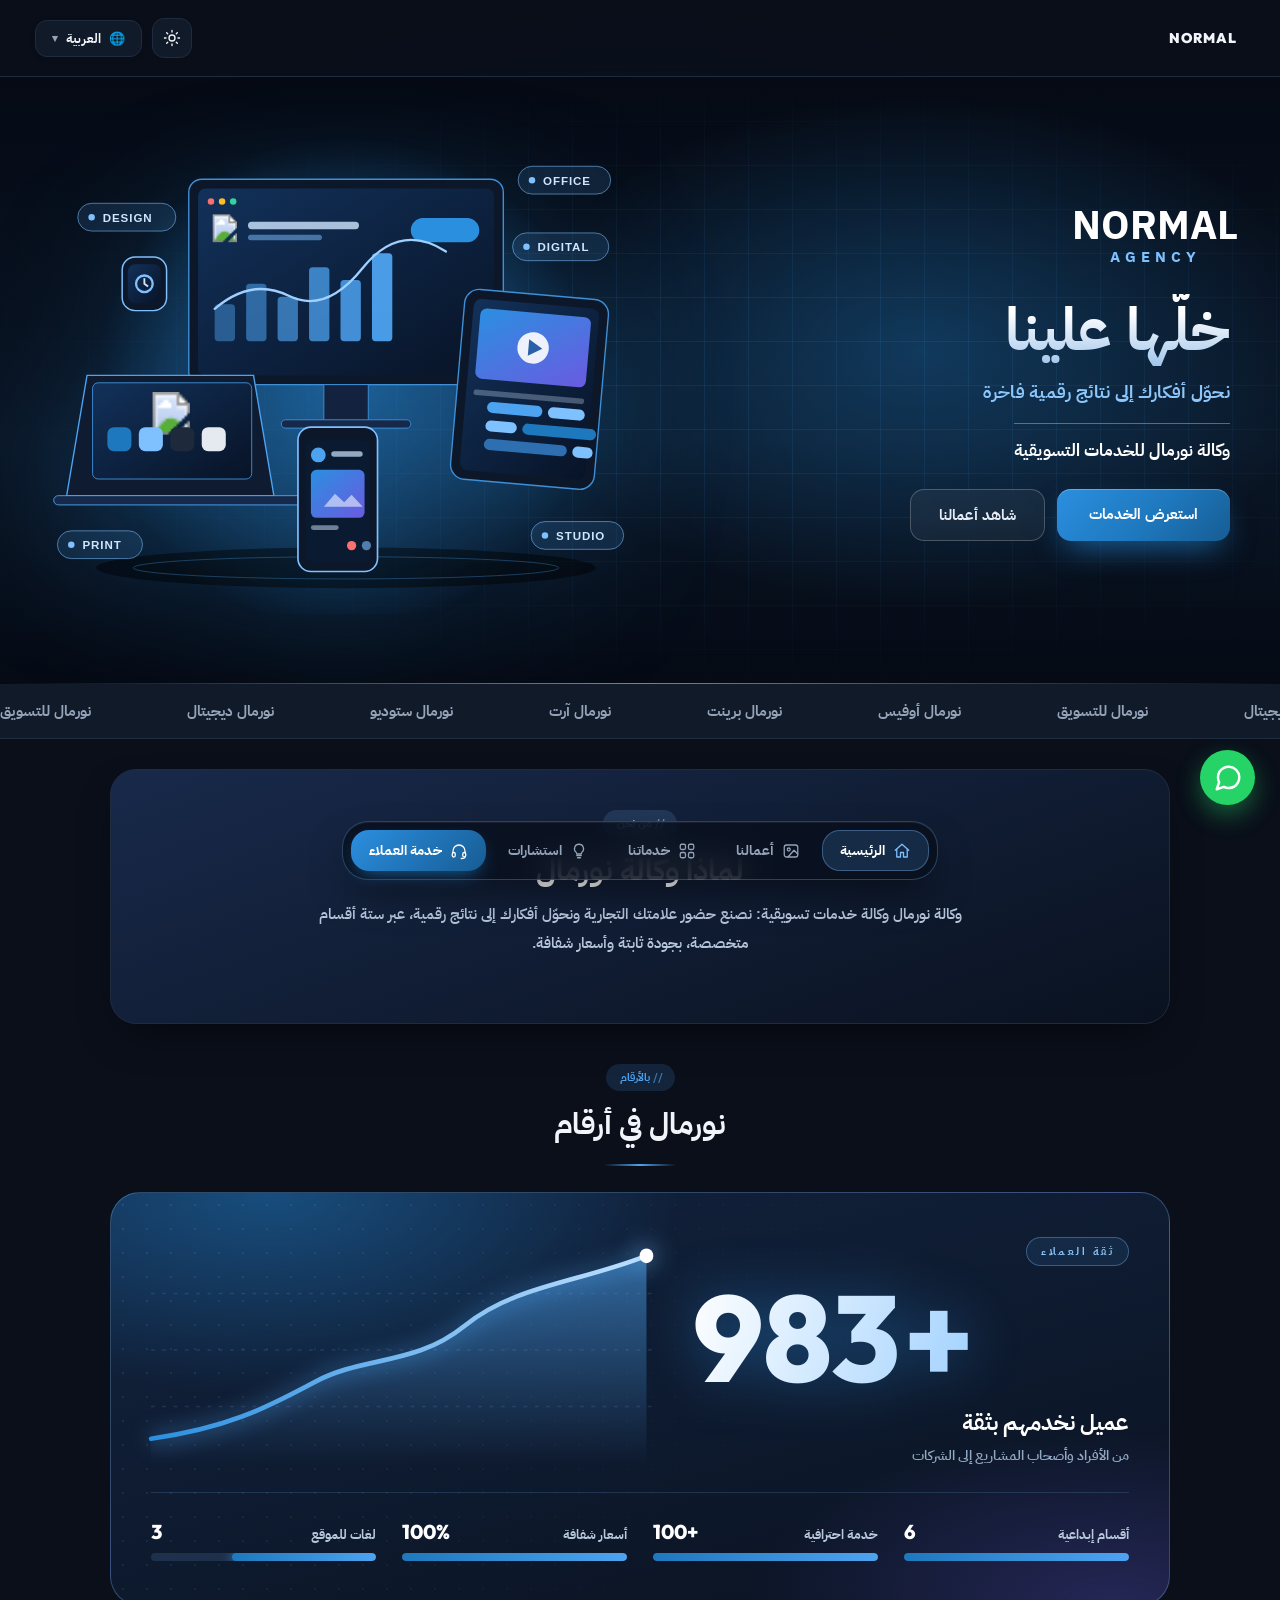
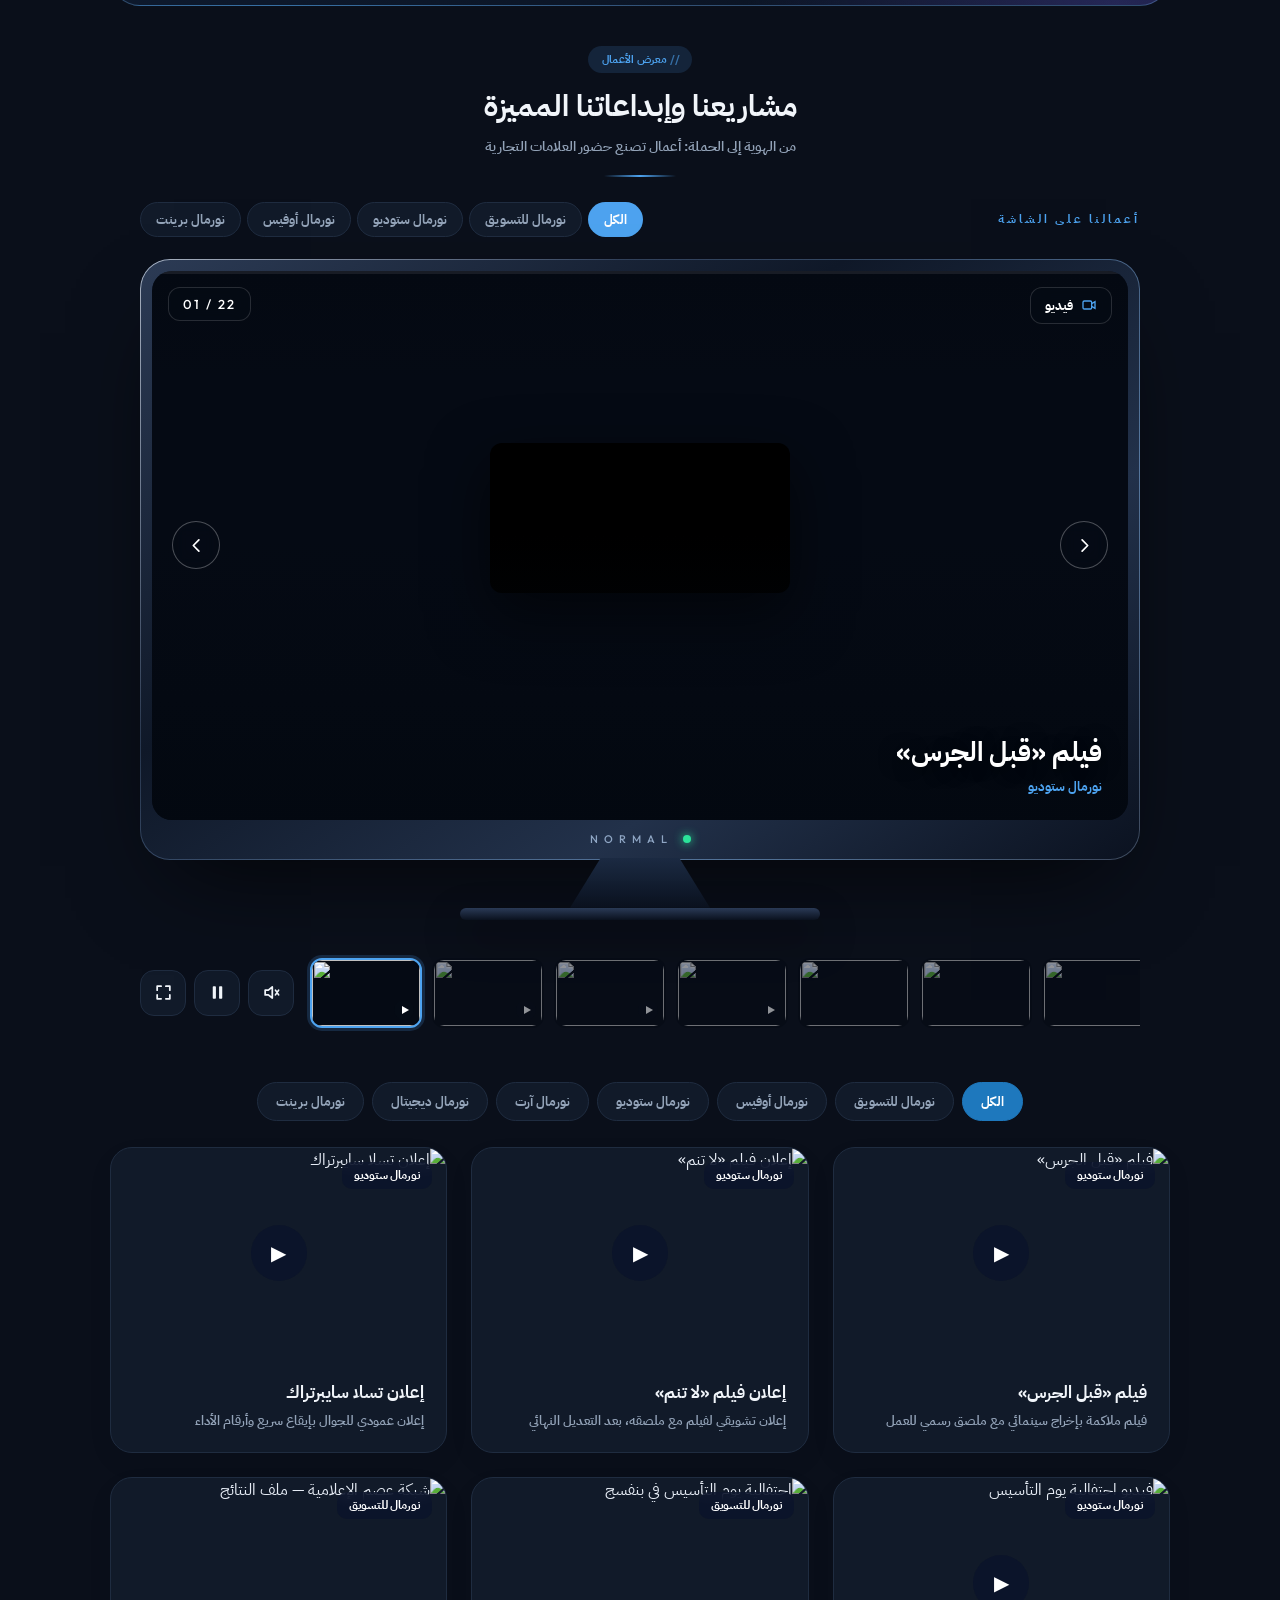
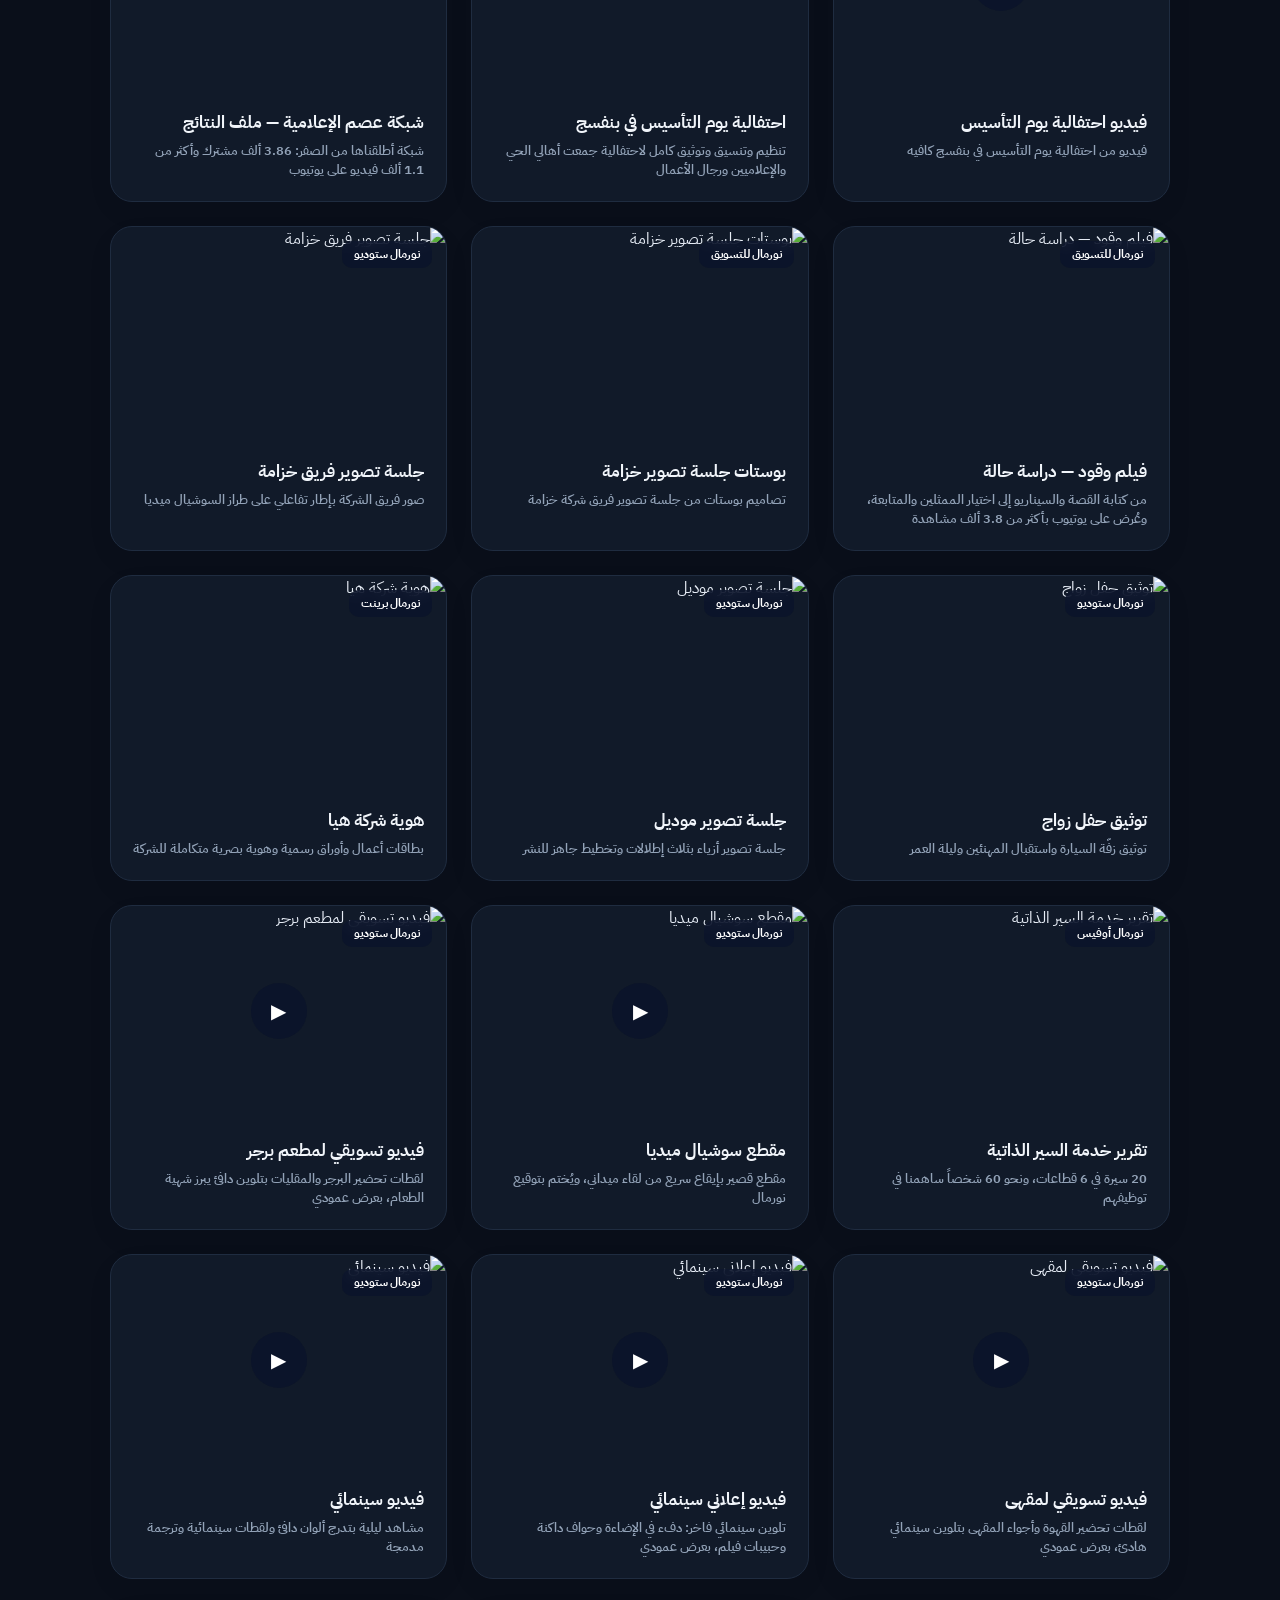
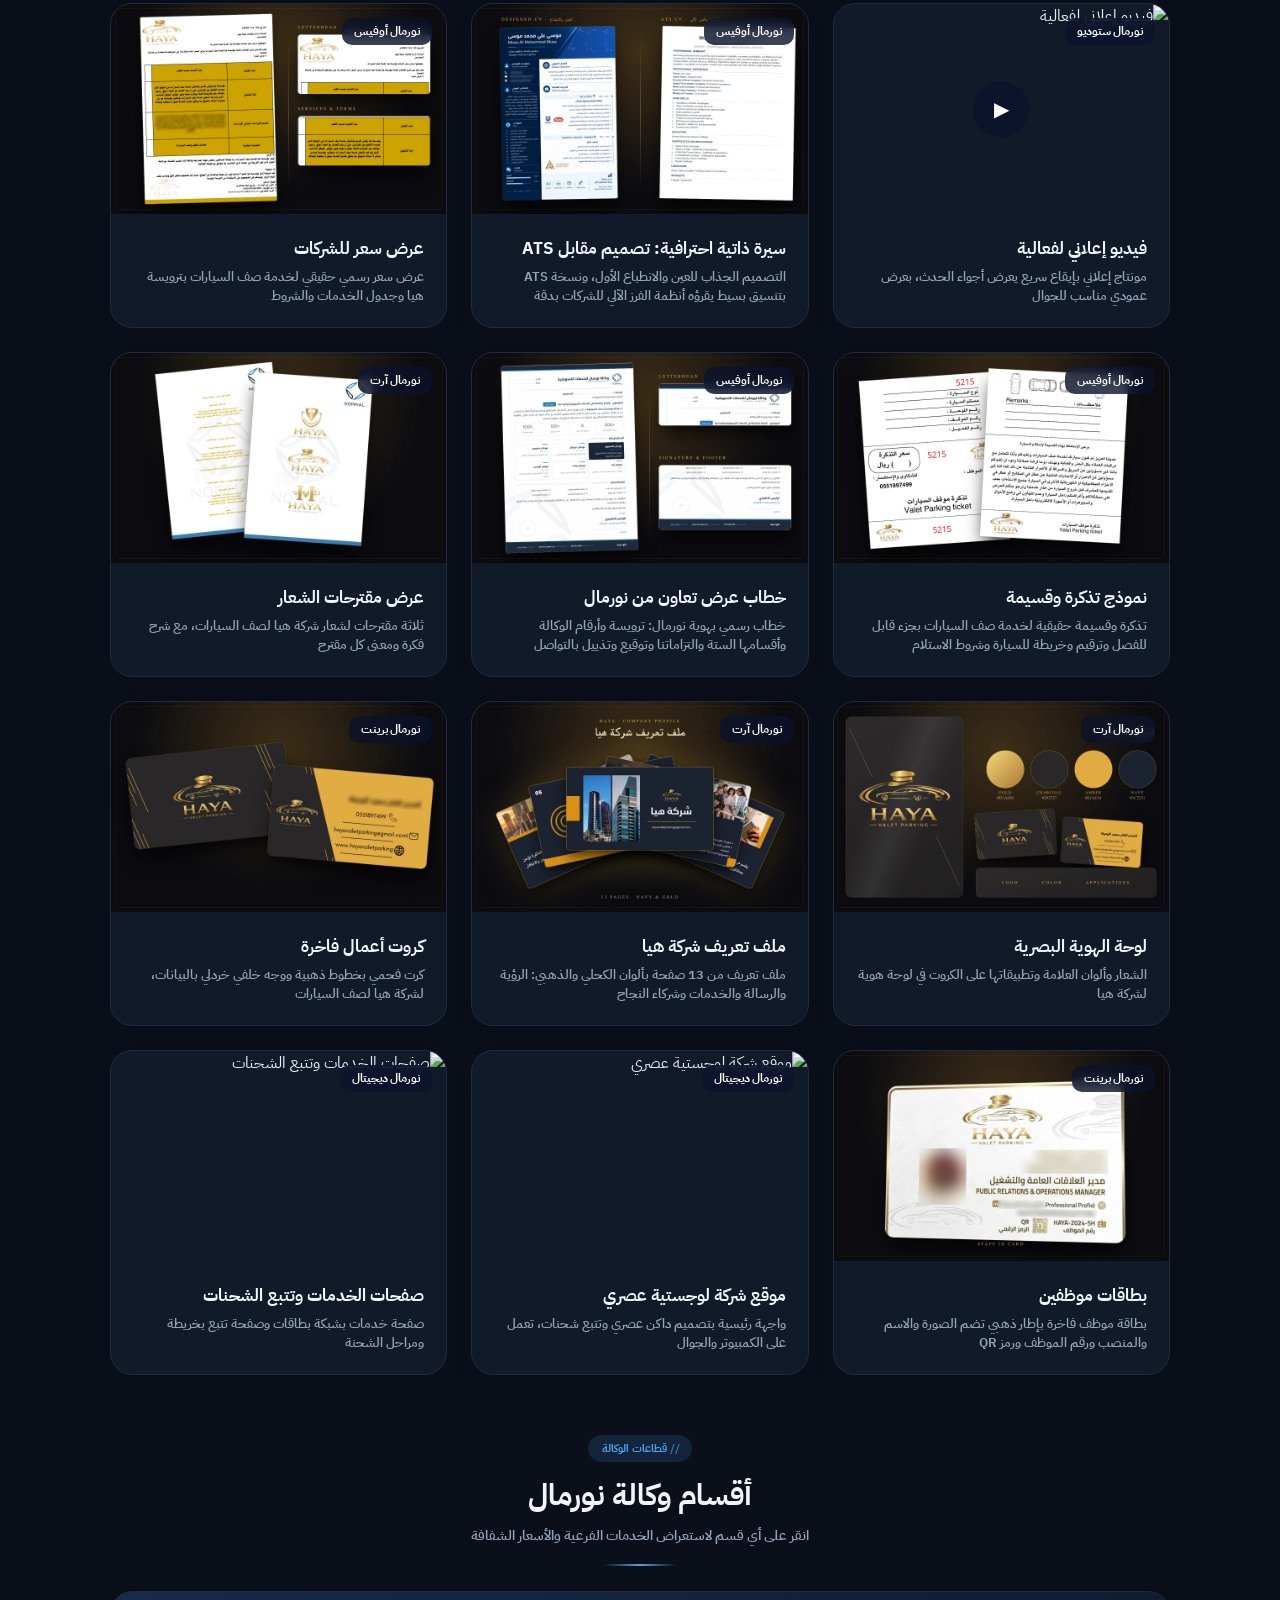
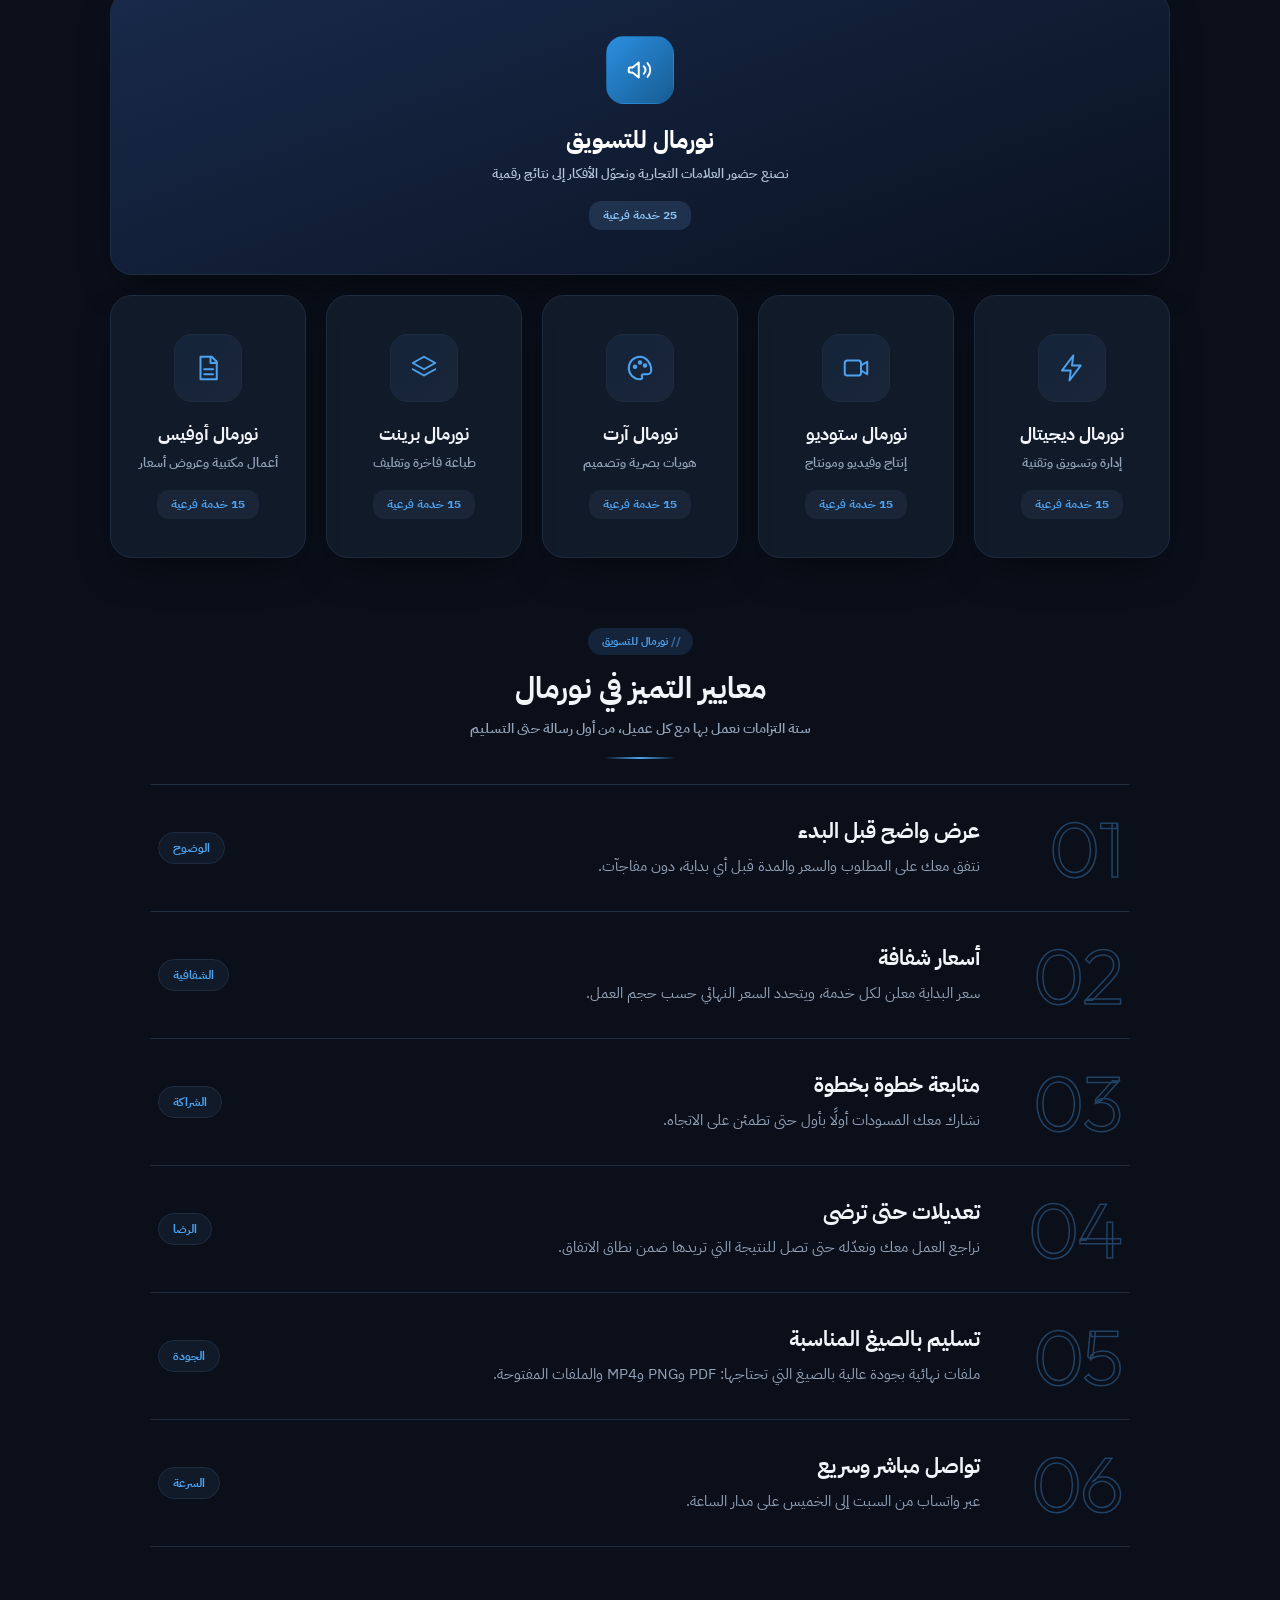
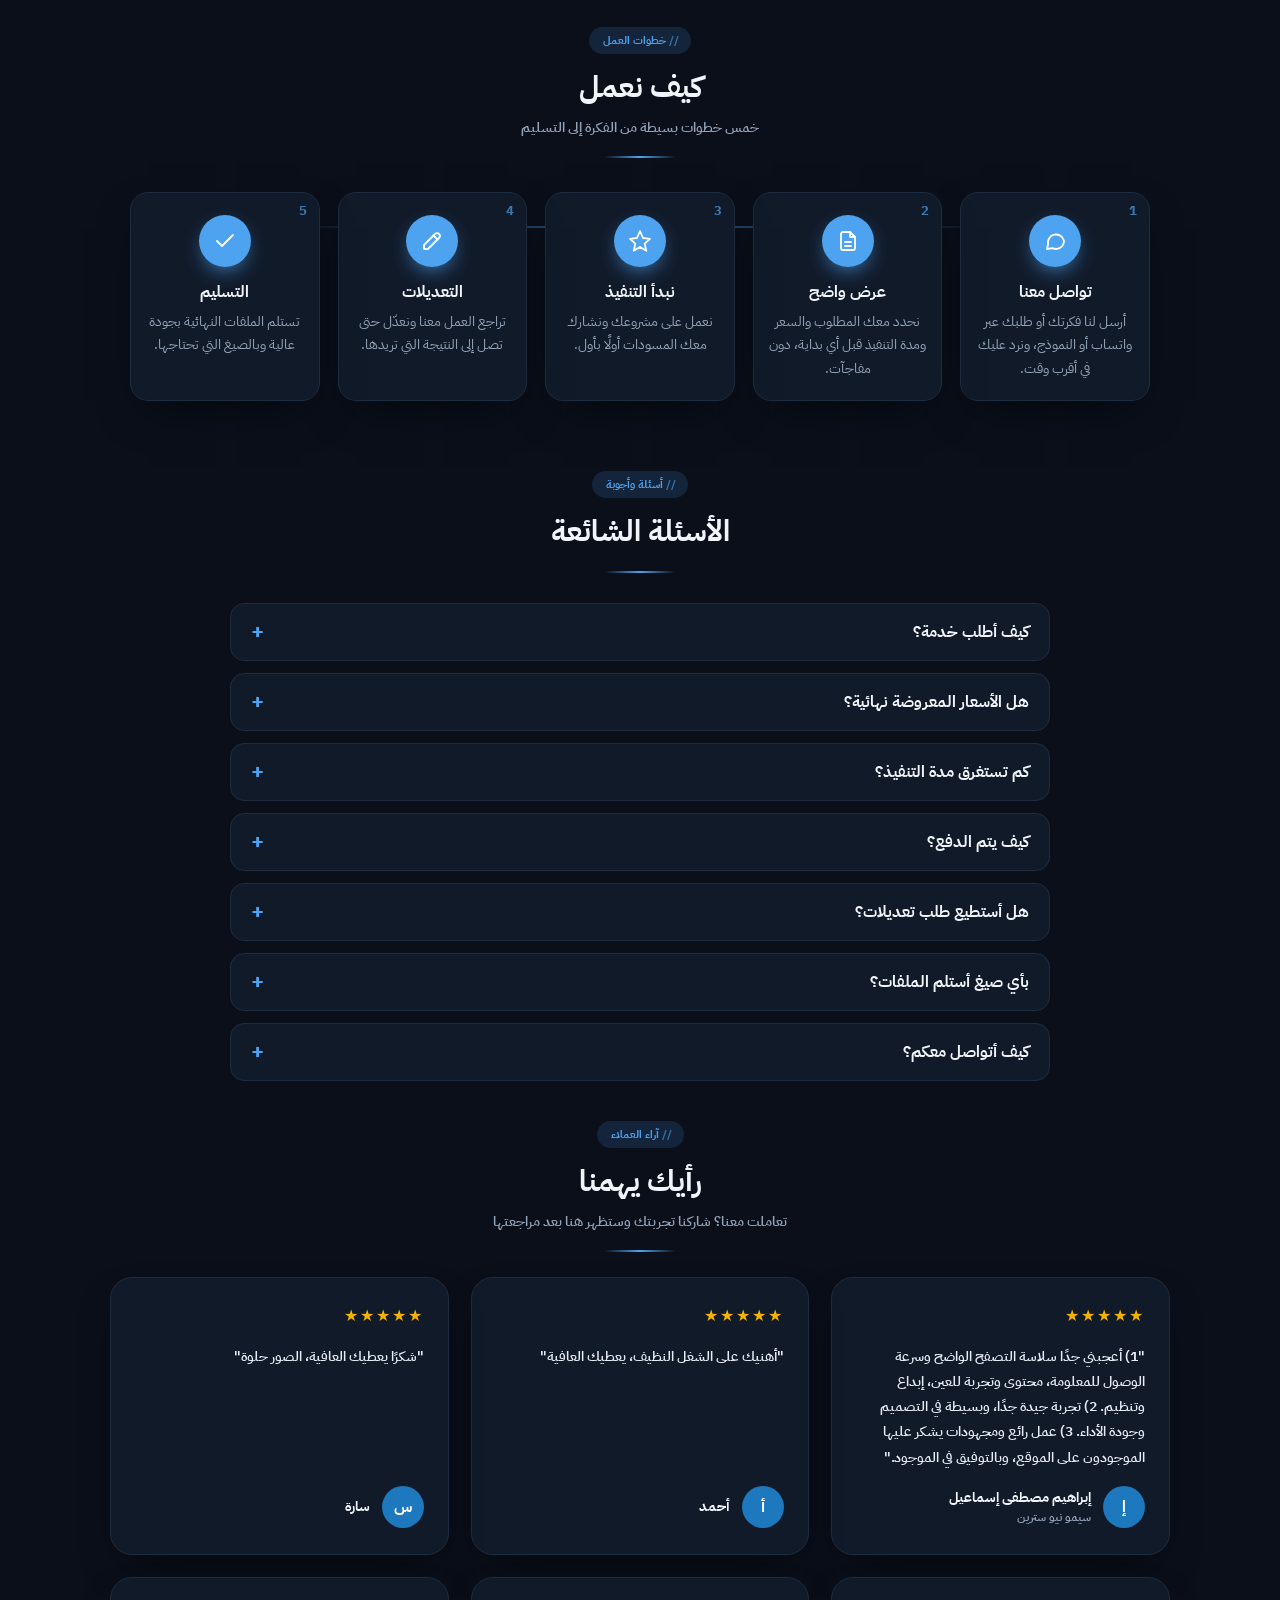
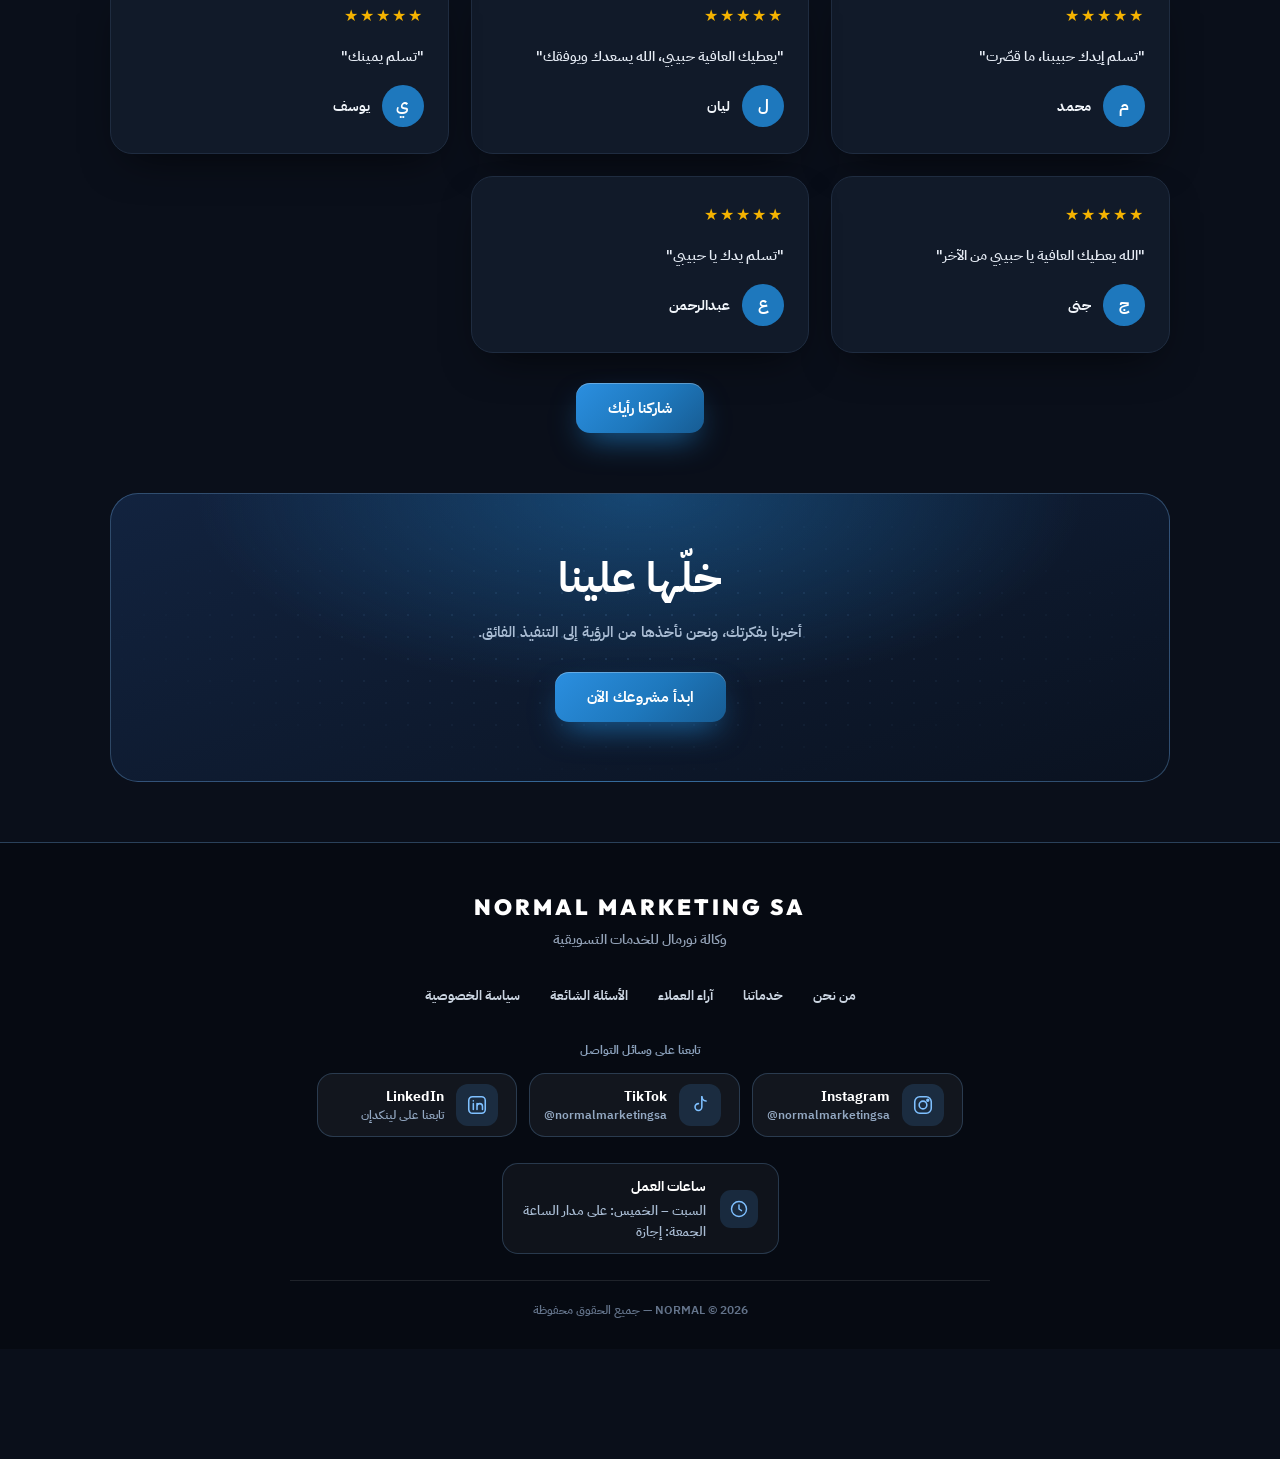
==== index.html @ d5a0599c "Footer brand: NORMAL MARKETING SA Co-Authored-By: Claude Sonnet 5.5 <noreply@anthropic.com> Claude-S" ====
<!DOCTYPE html>
<html lang="ar" dir="rtl">
<head>
    <meta charset="UTF-8">
    <meta name="viewport" content="width=device-width, initial-scale=1.0">
    <title>Normal Agency | وكالة نورمال للخدمات التسويقية</title>
    <meta name="description" content="وكالة نورمال للخدمات التسويقية: حلول تسويقية ورقمية وإبداعية متكاملة تشمل التسويق الرقمي، الإنتاج السينمائي، الهويات البصرية، الطباعة الفاخرة، والأعمال المكتبية. من الفكرة إلى التنفيذ الاحترافي.">
    <meta property="og:title" content="Normal Agency | وكالة نورمال للخدمات التسويقية">
    <meta property="og:description" content="حلول رقمية وإبداعية متكاملة - من الفكرة والرؤية إلى التنفيذ الاحترافي الفائق.">
    <meta property="og:type" content="website">
    <meta property="og:image" content="logo.png">
    <meta name="twitter:card" content="summary_large_image">
    <link rel="canonical" href="https://normalmarketingsa.github.io/normal-marketing/">
    <meta name="theme-color" content="#0A1220">
    <meta name="referrer" content="strict-origin-when-cross-origin">
    <script type="application/ld+json">{"@context":"https://schema.org","@type":"Organization","name":"Normal Agency","alternateName":"وكالة نورمال للخدمات التسويقية","url":"https://normalmarketingsa.github.io/normal-marketing/","logo":"https://normalmarketingsa.github.io/normal-marketing/logo.png","telephone":"+966543262920","sameAs":["https://www.instagram.com/normalmarketingsa","https://www.tiktok.com/@normalmarketingsa"]}</script>
    <link rel="icon" href="logo-mark.png" type="image/png">
    <script>(function(){try{var t=localStorage.getItem('theme')||'dark';document.documentElement.setAttribute('data-theme',t)}catch(e){document.documentElement.setAttribute('data-theme','light')}})();</script>
    <link href="https://fonts.googleapis.com/css2?family=IBM+Plex+Sans+Arabic:wght@400;500;600;700&family=Outfit:wght@500;600;700&display=swap" rel="stylesheet">
    <link rel="stylesheet" href="style.css">
</head>
<body>

    <!-- خلفية جمالية سينمائية -->
    <div class="bg-glow"></div>
    <div class="scroll-progress" id="scrollProgress"></div>

    <!-- الشريط العلوي الاحترافي مع قائمة اللغات -->
    <nav class="top-bar">
        <div class="brand-badge" id="brandTop" role="button" tabindex="0" aria-label="العودة إلى الأعلى" title="العودة إلى الأعلى">
            <img src="logo-mark.png" alt="" class="brand-mark light-only">
            <img src="logo-mark-dark.png" alt="" class="brand-mark dark-only">
            <span>NORMAL</span>
        </div>
        
        <div class="top-actions">
        <button class="theme-toggle" id="themeToggle" onclick="toggleTheme()" aria-label="تبديل الوضع الصباحي / الليلي" title="صباحي / ليلي">
            <svg class="icon-moon" viewBox="0 0 24 24" fill="none" stroke="currentColor" stroke-width="1.8" stroke-linecap="round" stroke-linejoin="round"><path d="M21 12.8A9 9 0 1 1 11.2 3a7 7 0 0 0 9.8 9.8z"/></svg>
            <svg class="icon-sun" viewBox="0 0 24 24" fill="none" stroke="currentColor" stroke-width="1.8" stroke-linecap="round" stroke-linejoin="round"><circle cx="12" cy="12" r="4"/><path d="M12 2v2M12 20v2M4.9 4.9l1.4 1.4M17.7 17.7l1.4 1.4M2 12h2M20 12h2M4.9 19.1l1.4-1.4M17.7 6.3l1.4-1.4"/></svg>
        </button>
        <div class="lang-selector">
            <button class="lang-trigger" onclick="toggleLangMenu(event)">
                <span class="globe-icon">🌐</span>
                <span id="currentLangText">العربية</span>
                <span class="arrow-icon">▾</span>
            </button>
            <div class="lang-dropdown" id="langDropdown">
                <button class="lang-option active" data-lang="ar" onclick="selectLanguage('ar')">
                    <span class="flag">🇸🇦</span> العربية
                </button>
                <button class="lang-option" data-lang="en" onclick="selectLanguage('en')">
                    <span class="flag">🇬🇧</span> English
                </button>
                <button class="lang-option" data-lang="fr" onclick="selectLanguage('fr')">
                    <span class="flag">🇫🇷</span> Français
                </button>
            </div>
        </div>
        </div>
    </nav>

    <div class="container">
        <!-- الهيدر واللوغو -->
        <header class="hero-section"><div class="hero-grid"><div class="hero-text">
            <div class="logo-wrapper">
                
                <img src="logo-dark.png" alt="Normal Agency Logo" class="logo" onerror="this.style.display='none'; document.getElementById('textLogo').style.display='flex';">
                <div id="textLogo" class="text-logo" style="display: none;"><span class="logo-main">NORMAL</span><span class="logo-sub">AGENCY</span></div>
            </div>
            <h1 class="hero-title" data-en="Leave It to Us" data-ar="خلّها علينا" data-fr="Laissez-nous faire">خلّها علينا</h1>
            <p class="sub-title" data-en="We turn your ideas into luxurious digital results" data-ar="نحوّل أفكارك إلى نتائج رقمية فاخرة" data-fr="Nous transformons vos idées en résultats numériques haut de gamme">نحوّل أفكارك إلى نتائج رقمية فاخرة</p>
            <span class="hero-kicker" data-ar="وكالة نورمال للخدمات التسويقية" data-en="NORMAL MARKETING SERVICES AGENCY" data-fr="AGENCE NORMAL DE SERVICES MARKETING">وكالة نورمال للخدمات التسويقية</span>
            <div class="hero-cta">
                <a href="#services-section" class="btn-primary" data-en="Explore services" data-ar="استعرض الخدمات" data-fr="Découvrir les services">استعرض الخدمات</a>
                <a href="#portfolio-gallery" class="btn-ghost" data-en="See our work" data-ar="شاهد أعمالنا" data-fr="Voir nos réalisations">شاهد أعمالنا</a>
            </div>
        </div><div class="hero-scene"><svg class="scene-svg" viewBox="0 0 640 520" xmlns="http://www.w3.org/2000/svg" aria-label="Normal devices">
<defs>
<radialGradient id="gl" cx="50%" cy="50%" r="50%"><stop offset="0" stop-color="#2B8FE0" stop-opacity=".5"/><stop offset="1" stop-color="#2B8FE0" stop-opacity="0"/></radialGradient>
<linearGradient id="scr" x1="0" y1="0" x2="1" y2="1"><stop offset="0" stop-color="#12315A"/><stop offset="1" stop-color="#081326"/></linearGradient>
<linearGradient id="ph" x1="0" y1="0" x2="1" y2="1"><stop offset="0" stop-color="#2B8FE0"/><stop offset="1" stop-color="#6A5BE0"/></linearGradient>
</defs>
<circle cx="320" cy="270" r="270" fill="url(#gl)"/>
<ellipse cx="320" cy="470" rx="270" ry="22" fill="#000" opacity=".45"/>
<ellipse cx="320" cy="470" rx="230" ry="12" fill="none" stroke="#4DA3F0" stroke-opacity=".35"/>
<g class="fl f1">
<rect x="150" y="50" width="340" height="222" rx="14" fill="#0C1729" stroke="#3E8FD6" stroke-width="1.5"/><rect x="160" y="60" width="320" height="202" rx="8" fill="url(#scr)"/>
<circle cx="174" cy="74" r="3.5" fill="#F87171"/><circle cx="186" cy="74" r="3.5" fill="#FBBF24"/><circle cx="198" cy="74" r="3.5" fill="#34D399"/>
<image href="logo-mark-dark.png" x="172" y="88" width="34" height="30"/><rect x="214" y="96" width="120" height="8" rx="4" fill="#CFE6FF" fill-opacity=".8"/><rect x="214" y="110" width="80" height="6" rx="3" fill="#7FC0FF" fill-opacity=".5"/>
<rect x="390" y="92" width="74" height="26" rx="13" fill="#2B8FE0"/><rect x="178" y="185" width="22" height="40" rx="4" fill="#4DA3F0" fill-opacity="0.45"/><rect x="212" y="163" width="22" height="62" rx="4" fill="#4DA3F0" fill-opacity="0.55"/><rect x="246" y="177" width="22" height="48" rx="4" fill="#4DA3F0" fill-opacity="0.65"/><rect x="280" y="145" width="22" height="80" rx="4" fill="#4DA3F0" fill-opacity="0.75"/><rect x="314" y="159" width="22" height="66" rx="4" fill="#4DA3F0" fill-opacity="0.8500000000000001"/><rect x="348" y="130" width="22" height="95" rx="4" fill="#4DA3F0" fill-opacity="0.95"/>
<path d="M178 190q40-34 80-14t80-30 90-18" fill="none" stroke="#9FD0FF" stroke-width="2.5" stroke-linecap="round"/>
<rect x="296" y="272" width="48" height="40" fill="#13233F" stroke="#3E8FD6"/><rect x="250" y="310" width="140" height="9" rx="4.5" fill="#16294A" stroke="#3E8FD6"/></g>
<g class="fl f2">
<path d="M18 392l22-130h180l22 130z" fill="#0E1B31" stroke="#4DA3F0" stroke-width="1.5"/>
<rect x="46" y="270" width="172" height="104" rx="6" fill="url(#scr)" stroke="#3E8FD6"/>
<image href="logo-mark-dark.png" x="106" y="280" width="50" height="46"/><rect x="62" y="318" width="26" height="26" rx="7" fill="#1E78BD"/><rect x="96" y="318" width="26" height="26" rx="7" fill="#7FC0FF"/><rect x="130" y="318" width="26" height="26" rx="7" fill="#1E2A3B"/><rect x="164" y="318" width="26" height="26" rx="7" fill="#E5EAF1"/>
<rect x="4" y="392" width="278" height="10" rx="5" fill="#16294A" stroke="#4DA3F0"/></g>
<g class="fl f3" transform="rotate(5 500 340)">
<rect x="418" y="210" width="156" height="206" rx="16" fill="#0C1729" stroke="#3E8FD6" stroke-width="1.5"/><rect x="428" y="220" width="136" height="186" rx="9" fill="url(#scr)"/>
<rect x="436" y="230" width="120" height="76" rx="7" fill="url(#ph)"/><circle cx="496" cy="268" r="17" fill="#fff" fill-opacity=".9"/><path d="M491 259l15 9-15 9z" fill="#2B5FA8"/>
<rect x="436" y="318" width="120" height="6" rx="3" fill="#CFE6FF" fill-opacity=".3"/><rect x="452" y="330" width="60" height="12" rx="6" fill="#4DA3F0"/><rect x="518" y="330" width="40" height="12" rx="6" fill="#7FC0FF"/><rect x="452" y="350" width="34" height="12" rx="6" fill="#7FC0FF"/><rect x="492" y="350" width="80" height="12" rx="6" fill="#1E78BD"/><rect x="452" y="370" width="90" height="12" rx="6" fill="#2D6FB0"/><rect x="548" y="370" width="22" height="12" rx="6" fill="#7FC0FF"/></g>
<g class="fl f4">
<rect x="268" y="318" width="86" height="156" rx="14" fill="#0C1729" stroke="#7FC0FF" stroke-width="1.8"/><rect x="276" y="332" width="70" height="132" rx="8" fill="#0A1A30"/>
<circle cx="290" cy="348" r="8" fill="#4DA3F0"/><rect x="304" y="344" width="34" height="6" rx="3" fill="#CFE6FF" fill-opacity=".7"/>
<rect x="282" y="364" width="58" height="52" rx="6" fill="url(#ph)"/><path d="M296 404l12-14 10 9 8-8 12 13z" fill="#fff" fill-opacity=".55"/>
<rect x="282" y="424" width="30" height="5" rx="2.5" fill="#CFE6FF" fill-opacity=".5"/><circle cx="326" cy="446" r="5" fill="#F87171"/><circle cx="342" cy="446" r="5" fill="#7FC0FF" fill-opacity=".6"/></g>
<g class="fl f5" transform="translate(-34 -92)"><rect x="112" y="226" width="48" height="58" rx="14" fill="#0C1729" stroke="#7FC0FF" stroke-width="1.6"/><rect x="118" y="234" width="36" height="42" rx="8" fill="url(#scr)"/><circle cx="136" cy="255" r="9" fill="none" stroke="#7FC0FF" stroke-width="2.5"/><path d="M136 249v6l4 3" stroke="#CFE6FF" stroke-width="2" fill="none"/></g>
<g class="fl f2"><rect x="30" y="76" width="106" height="30" rx="15" fill="#4DA3F0" fill-opacity=".14" stroke="#7FC0FF" stroke-opacity=".6"/><circle cx="45" cy="91" r="3.5" fill="#7FC0FF"/><text x="57" y="96" font-family="Helvetica,Arial,sans-serif" font-size="12.5" font-weight="700" letter-spacing="1" fill="#CFE6FF">DESIGN</text></g><g class="fl f4"><rect x="500" y="108" width="104" height="30" rx="15" fill="#4DA3F0" fill-opacity=".14" stroke="#7FC0FF" stroke-opacity=".6"/><circle cx="515" cy="123" r="3.5" fill="#7FC0FF"/><text x="527" y="128" font-family="Helvetica,Arial,sans-serif" font-size="12.5" font-weight="700" letter-spacing="1" fill="#CFE6FF">DIGITAL</text></g><g class="fl f1"><rect x="520" y="420" width="100" height="30" rx="15" fill="#4DA3F0" fill-opacity=".14" stroke="#7FC0FF" stroke-opacity=".6"/><circle cx="535" cy="435" r="3.5" fill="#7FC0FF"/><text x="547" y="440" font-family="Helvetica,Arial,sans-serif" font-size="12.5" font-weight="700" letter-spacing="1" fill="#CFE6FF">STUDIO</text></g><g class="fl f5"><rect x="8" y="430" width="92" height="30" rx="15" fill="#4DA3F0" fill-opacity=".14" stroke="#7FC0FF" stroke-opacity=".6"/><circle cx="23" cy="445" r="3.5" fill="#7FC0FF"/><text x="35" y="450" font-family="Helvetica,Arial,sans-serif" font-size="12.5" font-weight="700" letter-spacing="1" fill="#CFE6FF">PRINT</text></g><g class="fl f3"><rect x="506" y="36" width="100" height="30" rx="15" fill="#4DA3F0" fill-opacity=".14" stroke="#7FC0FF" stroke-opacity=".6"/><circle cx="521" cy="51" r="3.5" fill="#7FC0FF"/><text x="533" y="56" font-family="Helvetica,Arial,sans-serif" font-size="12.5" font-weight="700" letter-spacing="1" fill="#CFE6FF">OFFICE</text></g>
</svg></div></div></header>
        <div class="marquee"><div class="marquee-track" id="marqueeTrack"></div></div>

        <!-- من نحن -->
        <section id="about-section" class="about-section">
            <div class="about-card">
                <span class="section-tag" data-en="ABOUT US" data-ar="من نحن" data-fr="À PROPOS">من نحن</span>
                <h2 class="section-title" data-en="Why Normal Agency" data-ar="لماذا وكالة نورمال" data-fr="Pourquoi Normal Agency">لماذا وكالة نورمال</h2>
                <p class="about-text" data-en="Normal Agency is a marketing services agency: we build your brand&#39;s presence and turn ideas into digital results, with six specialised divisions, consistent quality and transparent pricing." data-ar="وكالة نورمال وكالة خدمات تسويقية: نصنع حضور علامتك التجارية ونحوّل أفكارك إلى نتائج رقمية، عبر ستة أقسام متخصصة، بجودة ثابتة وأسعار شفافة." data-fr="Normal Agency est une agence de services marketing : nous construisons la présence de votre marque et transformons vos idées en résultats, avec six divisions spécialisées, une qualité constante et des prix transparents.">وكالة نورمال وكالة خدمات تسويقية: نصنع حضور علامتك التجارية ونحوّل أفكارك إلى نتائج رقمية، عبر ستة أقسام متخصصة، بجودة ثابتة وأسعار شفافة.</p>
            </div>
        </section>

                <!-- أرقام نورمال (تصميم متدرج متحرك) — عدّل الرقم من data-count -->
        <section id="stats-section" class="stats-b">
            <div class="section-header">
                <span class="section-tag" data-en="BY THE NUMBERS" data-ar="بالأرقام" data-fr="EN CHIFFRES">بالأرقام</span>
                <h2 class="section-title" data-en="Normal in Numbers" data-ar="نورمال في أرقام" data-fr="Normal en chiffres">نورمال في أرقام</h2>
            </div>
            <div class="sb-panel">
                <div class="sb-main">
                    <span class="sb-kicker" data-en="CLIENT TRUST" data-ar="ثقة العملاء" data-fr="CONFIANCE">ثقة العملاء</span>
                    <div class="sb-big" dir="ltr"><span class="count" data-from="500" data-count="1000">500</span><i>+</i></div>
                    <h3 data-en="Clients served with confidence" data-ar="عميل نخدمهم بثقة" data-fr="Clients servis avec confiance">عميل نخدمهم بثقة</h3>
                    <p data-en="From individuals and small businesses to companies" data-ar="من الأفراد وأصحاب المشاريع إلى الشركات" data-fr="Des particuliers aux entreprises">من الأفراد وأصحاب المشاريع إلى الشركات</p>
                </div>
                <div class="sb-chart">
                    <svg viewBox="0 0 400 170" preserveAspectRatio="none" aria-hidden="true">
                        <defs>
                            <linearGradient id="sbArea" x1="0" y1="0" x2="0" y2="1"><stop offset="0" stop-color="#4DA3F0" stop-opacity=".55"/><stop offset="1" stop-color="#4DA3F0" stop-opacity="0"/></linearGradient>
                            <linearGradient id="sbLine" x1="0" y1="0" x2="1" y2="0"><stop offset="0" stop-color="#2B8FE0"/><stop offset="1" stop-color="#BFE0FF"/></linearGradient>
                        </defs>
                        <g class="sb-grid"><line x1="0" y1="42" x2="400" y2="42"/><line x1="0" y1="84" x2="400" y2="84"/><line x1="0" y1="126" x2="400" y2="126"/></g>
                        <path class="sb-area" d="M0 150 C60 142 90 128 130 108 S210 96 250 66 S340 34 395 14 L395 170 L0 170 Z" fill="url(#sbArea)"/>
                        <path class="sb-line" d="M0 150 C60 142 90 128 130 108 S210 96 250 66 S340 34 395 14" fill="none" stroke="url(#sbLine)" stroke-width="3.5" stroke-linecap="round" pathLength="100"/>
                        <circle class="sb-dot" cx="395" cy="14" r="5.5"/>
                    </svg>
                </div>
                <div class="sb-bars">
                    <div class="sb-bar" data-p="100"><div class="sb-bar-top"><span data-ar="أقسام إبداعية" data-en="Creative divisions" data-fr="Divisions créatives">أقسام إبداعية</span><b dir="ltr"><span class="count" data-count="6">0</span></b></div><div class="sb-track"><span class="sb-fill"></span></div></div>
                    <div class="sb-bar" data-p="100"><div class="sb-bar-top"><span data-ar="خدمة احترافية" data-en="Professional services" data-fr="Services professionnels">خدمة احترافية</span><b dir="ltr"><span class="count" data-count="100">0</span><i>+</i></b></div><div class="sb-track"><span class="sb-fill"></span></div></div>
                    <div class="sb-bar" data-p="100"><div class="sb-bar-top"><span data-ar="أسعار شفافة" data-en="Transparent pricing" data-fr="Prix transparents">أسعار شفافة</span><b dir="ltr"><span class="count" data-count="100">0</span>%</b></div><div class="sb-track"><span class="sb-fill"></span></div></div>
                    <div class="sb-bar" data-p="64"><div class="sb-bar-top"><span data-ar="لغات للموقع" data-en="Site languages" data-fr="Langues du site">لغات للموقع</span><b dir="ltr"><span class="count" data-count="3">0</span></b></div><div class="sb-track"><span class="sb-fill"></span></div></div>
                </div>
            </div>
        </section>


        <!-- معرض الأعمال (يُبنى تلقائيًا من portfolioData في script.js) -->
        <section id="portfolio-gallery" class="portfolio-section">
            <div class="section-header">
                <span class="section-tag" data-en="PORTFOLIO" data-ar="معرض الأعمال" data-fr="PORTFOLIO">معرض الأعمال</span>
                <h2 class="section-title" data-en="Our Masterpieces Gallery" data-ar="مشاريعنا وإبداعاتنا المميزة" data-fr="Galerie de nos réalisations">مشاريعنا وإبداعاتنا المميزة</h2>
                <p class="section-desc" data-en="From identity to campaign: work that builds brand presence" data-ar="من الهوية إلى الحملة: أعمال تصنع حضور العلامات التجارية" data-en="From identity to campaign: work that builds brand presence" data-fr="De l&#39;identité à la campagne : des projets qui construisent la présence des marques">من الهوية إلى الحملة: أعمال تصنع حضور العلامات التجارية</p>
            </div>
            <!-- شاشة العرض: تُبنى من showcaseData في works.js -->
            <div class="nshow" id="nshow">
                <div class="ns-head">
                    <span class="ns-tag" data-ar="أعمالنا على الشاشة" data-en="ON SCREEN" data-fr="À L’ÉCRAN">أعمالنا على الشاشة</span>
                    <div class="ns-tabs" id="nsTabs" role="tablist"></div>
                </div>
                <div class="ns-rig">
                    <div class="ns-glow" id="nsGlow"></div>
                    <div class="ns-bezel">
                        <div class="ns-screen" id="nsScreen" tabindex="0" aria-roledescription="carousel">
                            <div class="ns-stage" id="nsStage"></div>
                            <div class="ns-shade"></div>
                            <div class="ns-prog"><i id="nsBar"></i></div>
                            <span class="ns-cnt" id="nsCnt" dir="ltr"></span>
                            <span class="ns-bdg" id="nsBdg"></span>
                            <div class="ns-cap"><b id="nsTitle"></b><span id="nsCat"></span></div>
                            <button type="button" class="ns-nav ns-l" id="nsL" aria-label="Previous"></button>
                            <button type="button" class="ns-nav ns-r" id="nsR" aria-label="Next"></button>
                        </div>
                        <div class="ns-chin"><span class="ns-led"></span><span>NORMAL</span></div>
                    </div>
                    <div class="ns-stand"></div><div class="ns-foot"></div>
                </div>
                <div class="ns-bar">
                    <div class="ns-thumbs" id="nsThumbs"></div>
                    <div class="ns-ctl">
                        <button type="button" class="ns-btn" id="nsMute" aria-label="Sound"></button>
                        <button type="button" class="ns-btn" id="nsPlay" aria-label="Play / pause"></button>
                        <button type="button" class="ns-btn" id="nsFull" aria-label="Fullscreen"></button>
                    </div>
                </div>
            </div>
            <div class="portfolio-filters" id="portfolioFilters">
                <button class="filter-chip active" data-cat="all" onclick="setPortfolioFilter('all')" data-ar="الكل" data-en="All" data-fr="Tout">الكل</button>
                <button class="filter-chip" data-cat="Marketing" onclick="setPortfolioFilter('Marketing')" data-ar="نورمال للتسويق" data-en="Normal Marketing" data-fr="Normal Marketing">نورمال للتسويق</button>
                <button class="filter-chip" data-cat="Office" onclick="setPortfolioFilter('Office')" data-ar="نورمال أوفيس" data-en="Normal Office" data-fr="Normal Office">نورمال أوفيس</button>
                <button class="filter-chip" data-cat="Studio" onclick="setPortfolioFilter('Studio')" data-ar="نورمال ستوديو" data-en="Normal Studio" data-fr="Normal Studio">نورمال ستوديو</button>
                <button class="filter-chip" data-cat="Art" onclick="setPortfolioFilter('Art')" data-ar="نورمال آرت" data-en="Normal Art" data-fr="Normal Art">نورمال آرت</button>
                <button class="filter-chip" data-cat="Digital" onclick="setPortfolioFilter('Digital')" data-ar="نورمال ديجيتال" data-en="Normal Digital" data-fr="Normal Digital">نورمال ديجيتال</button>
                <button class="filter-chip" data-cat="Print" onclick="setPortfolioFilter('Print')" data-ar="نورمال برينت" data-en="Normal Print" data-fr="Normal Print">نورمال برينت</button>
            </div>
            <div id="portfolioGrid" class="portfolio-gallery-grid"></div>
        </section>


        <!-- قطاعات الوكالة الرئيسية (6 أقسام — التسويق أولًا) -->
        <main id="services-section">
            <div class="section-header">
                <span class="section-tag" data-en="DIVISIONS" data-ar="قطاعات الوكالة" data-fr="DIVISIONS">قطاعات الوكالة</span>
                <h2 class="section-title" data-en="Our Divisions" data-ar="أقسام وكالة نورمال" data-fr="Nos Divisions">أقسام وكالة نورمال</h2>
                <p class="section-desc" data-en="Click any division to explore sub-services and transparent pricing" data-ar="انقر على أي قسم لاستعراض الخدمات الفرعية والأسعار الشفافة" data-fr="Cliquez sur une division">انقر على أي قسم لاستعراض الخدمات الفرعية والأسعار الشفافة</p>
            </div>

            <div class="services-grid">
                <!-- 0. نورمال للتسويق (التخصص الرئيسي — بطاقة مميزة في المقدمة) -->
                <div class="card card-featured" onclick="openModal('Marketing')">
                    <div class="card-glow"></div>
                    <div class="card-icon-box"><svg viewBox="0 0 24 24" fill="none" stroke="currentColor" stroke-width="1.6" stroke-linecap="round" stroke-linejoin="round"><path d="M3 11v2a1 1 0 0 0 1 1h2l5 4V6L6 10H4a1 1 0 0 0-1 1z"/><path d="M15 9a4 4 0 0 1 0 6M18 6.5a8 8 0 0 1 0 11"/></svg></div>
                    <h3 data-en="Normal Marketing" data-ar="نورمال للتسويق" data-fr="Normal Marketing">نورمال للتسويق</h3>
                    <p data-en="We build brand presence and turn ideas into digital results" data-ar="نصنع حضور العلامات التجارية ونحوّل الأفكار إلى نتائج رقمية" data-fr="Nous construisons la présence des marques">نصنع حضور العلامات التجارية ونحوّل الأفكار إلى نتائج رقمية</p>
                    <span class="badge" data-en="25 Services" data-ar="25 خدمة فرعية" data-fr="25 Services">25 خدمة فرعية</span>
                </div>

                <!-- 1. نورمال ديجيتال -->
                <div class="card" onclick="openModal('Digital')">
                    <div class="card-glow"></div>
                    <div class="card-icon-box"><svg viewBox="0 0 24 24" fill="none" stroke="currentColor" stroke-width="1.6" stroke-linecap="round" stroke-linejoin="round"><path d="M13 2 4 14h7l-1 8 9-12h-7z"/></svg></div>
                    <h3 data-en="Normal Digital" data-ar="نورمال ديجيتال" data-fr="Normal Digital">نورمال ديجيتال</h3>
                    <p data-en="Digital Marketing & Tech" data-ar="إدارة وتسويق وتقنية" data-fr="Marketing & Tech">إدارة وتسويق وتقنية</p>
                    <span class="badge" data-en="15 Services" data-ar="15 خدمة فرعية" data-fr="15 Services">15 خدمة فرعية</span>
                </div>

                <!-- 2. نورمال ستوديو -->
                <div class="card" onclick="openModal('Studio')">
                    <div class="card-glow"></div>
                    <div class="card-icon-box"><svg viewBox="0 0 24 24" fill="none" stroke="currentColor" stroke-width="1.6" stroke-linecap="round" stroke-linejoin="round"><rect x="3" y="6" width="13" height="12" rx="2"/><path d="m16 10 5-3v10l-5-3"/></svg></div>
                    <h3 data-en="Normal Studio" data-ar="نورمال ستوديو" data-fr="Normal Studio">نورمال ستوديو</h3>
                    <p data-en="Video Production & Editing" data-ar="إنتاج وفيديو ومونتاج" data-fr="Production Vidéo">إنتاج وفيديو ومونتاج</p>
                    <span class="badge" data-en="15 Services" data-ar="15 خدمة فرعية" data-fr="15 Services">15 خدمة فرعية</span>
                </div>

                <!-- 3. نورمال آرت -->
                <div class="card" onclick="openModal('Art')">
                    <div class="card-glow"></div>
                    <div class="card-icon-box"><svg viewBox="0 0 24 24" fill="none" stroke="currentColor" stroke-width="1.6" stroke-linecap="round" stroke-linejoin="round"><path d="M12 3a9 9 0 1 0 0 18c1.6 0 2.2-1 1.6-2.1s0-2 1.5-2H18a3 3 0 0 0 3-3c0-5.5-4-10.9-9-10.9z"/><circle cx="8" cy="11" r="1"/><circle cx="12" cy="7.5" r="1"/><circle cx="16" cy="10" r="1"/></svg></div>
                    <h3 data-en="Normal Art" data-ar="نورمال آرت" data-fr="Normal Art">نورمال آرت</h3>
                    <p data-en="Branding & Visual Design" data-ar="هويات بصرية وتصميم" data-fr="Design Visuel">هويات بصرية وتصميم</p>
                    <span class="badge" data-en="15 Services" data-ar="15 خدمة فرعية" data-fr="15 Services">15 خدمة فرعية</span>
                </div>

                <!-- 4. نورمال برينت -->
                <div class="card" onclick="openModal('Print')">
                    <div class="card-glow"></div>
                    <div class="card-icon-box"><svg viewBox="0 0 24 24" fill="none" stroke="currentColor" stroke-width="1.6" stroke-linecap="round" stroke-linejoin="round"><path d="m12 3 9 5-9 5-9-5z"/><path d="m3 13 9 5 9-5"/></svg></div>
                    <h3 data-en="Normal Print" data-ar="نورمال برينت" data-fr="Normal Print">نورمال برينت</h3>
                    <p data-en="High-End Printing & Merch" data-ar="طباعة فاخرة وتغليف" data-fr="Impression Haut de gamme">طباعة فاخرة وتغليف</p>
                    <span class="badge" data-en="15 Services" data-ar="15 خدمة فرعية" data-fr="15 Services">15 خدمة فرعية</span>
                </div>

                <!-- 5. نورمال أوفيس -->
                <div class="card" onclick="openModal('Office')">
                    <div class="card-glow"></div>
                    <div class="card-icon-box"><svg viewBox="0 0 24 24" fill="none" stroke="currentColor" stroke-width="1.6" stroke-linecap="round" stroke-linejoin="round"><path d="M6 3h9l4 4v14H6z"/><path d="M14 3v5h5M9 13h7M9 17h7"/></svg></div>
                    <h3 data-en="Normal Office" data-ar="نورمال أوفيس" data-fr="Normal Office">نورمال أوفيس</h3>
                    <p data-en="CVs & Corporate Documents" data-ar="أعمال مكتبية وعروض أسعار" data-fr="Documents & CVs">أعمال مكتبية وعروض أسعار</p>
                    <span class="badge" data-en="15 Services" data-ar="15 خدمة فرعية" data-fr="15 Services">15 خدمة فرعية</span>
                </div>
            </div>
        </main>

        <!-- معايير التميز (نورمال للتسويق) -->
        <section id="standards-section" class="standards-section">
            <div class="section-header">
                <span class="section-tag" data-en="NORMAL MARKETING" data-ar="نورمال للتسويق" data-fr="NORMAL MARKETING">نورمال للتسويق</span>
                <h2 class="section-title" data-en="Normal&#39;s Standards of Excellence" data-ar="معايير التميز في نورمال" data-fr="Les standards d’excellence de Normal">معايير التميز في نورمال</h2>
                <p class="section-desc" data-en="Six commitments we keep with every client, from the first message to delivery" data-ar="ستة التزامات نعمل بها مع كل عميل، من أول رسالة حتى التسليم" data-fr="Six engagements envers chaque client, du premier message à la livraison">ستة التزامات نعمل بها مع كل عميل، من أول رسالة حتى التسليم</p>
            </div>
            <div class="std-list">
                <div class="std-row"><div class="std-n">01</div><div class="std-t"><h3 data-ar="عرض واضح قبل البدء" data-en="Clear quote first" data-fr="Un devis clair d’abord">عرض واضح قبل البدء</h3><p data-ar="نتفق معك على المطلوب والسعر والمدة قبل أي بداية، دون مفاجآت." data-en="We agree on scope, price and timeline before starting, no surprises." data-fr="Nous convenons du périmètre, du prix et du délai avant de commencer.">نتفق معك على المطلوب والسعر والمدة قبل أي بداية، دون مفاجآت.</p></div><span class="std-chip" data-ar="الوضوح" data-en="Clarity" data-fr="Clarté">الوضوح</span></div>
                <div class="std-row"><div class="std-n">02</div><div class="std-t"><h3 data-ar="أسعار شفافة" data-en="Transparent pricing" data-fr="Des prix transparents">أسعار شفافة</h3><p data-ar="سعر البداية معلن لكل خدمة، ويتحدد السعر النهائي حسب حجم العمل." data-en="A starting price is listed for every service; the final price depends on scope." data-fr="Un prix de départ est affiché pour chaque service ; le prix final dépend du travail.">سعر البداية معلن لكل خدمة، ويتحدد السعر النهائي حسب حجم العمل.</p></div><span class="std-chip" data-ar="الشفافية" data-en="Transparency" data-fr="Transparence">الشفافية</span></div>
                <div class="std-row"><div class="std-n">03</div><div class="std-t"><h3 data-ar="متابعة خطوة بخطوة" data-en="Step-by-step updates" data-fr="Un suivi pas à pas">متابعة خطوة بخطوة</h3><p data-ar="نشارك معك المسودات أولًا بأول حتى تطمئن على الاتجاه." data-en="We share drafts as we go so you are confident about the direction." data-fr="Nous partageons les versions au fur et à mesure.">نشارك معك المسودات أولًا بأول حتى تطمئن على الاتجاه.</p></div><span class="std-chip" data-ar="الشراكة" data-en="Partnership" data-fr="Partenariat">الشراكة</span></div>
                <div class="std-row"><div class="std-n">04</div><div class="std-t"><h3 data-ar="تعديلات حتى ترضى" data-en="Revisions until you are happy" data-fr="Des retouches jusqu’à votre satisfaction">تعديلات حتى ترضى</h3><p data-ar="نراجع العمل معك ونعدّله حتى تصل للنتيجة التي تريدها ضمن نطاق الاتفاق." data-en="We refine the work with you within the agreed scope." data-fr="Nous ajustons le travail avec vous dans le cadre convenu.">نراجع العمل معك ونعدّله حتى تصل للنتيجة التي تريدها ضمن نطاق الاتفاق.</p></div><span class="std-chip" data-ar="الرضا" data-en="Satisfaction" data-fr="Satisfaction">الرضا</span></div>
                <div class="std-row"><div class="std-n">05</div><div class="std-t"><h3 data-ar="تسليم بالصيغ المناسبة" data-en="Delivery in the right formats" data-fr="Une livraison aux bons formats">تسليم بالصيغ المناسبة</h3><p data-ar="ملفات نهائية بجودة عالية بالصيغ التي تحتاجها: PDF وPNG وMP4 والملفات المفتوحة." data-en="High-quality final files in the formats you need: PDF, PNG, MP4 and source files." data-fr="Fichiers finaux haute qualité : PDF, PNG, MP4 et sources.">ملفات نهائية بجودة عالية بالصيغ التي تحتاجها: PDF وPNG وMP4 والملفات المفتوحة.</p></div><span class="std-chip" data-ar="الجودة" data-en="Quality" data-fr="Qualité">الجودة</span></div>
                <div class="std-row"><div class="std-n">06</div><div class="std-t"><h3 data-ar="تواصل مباشر وسريع" data-en="Direct, fast contact" data-fr="Un contact direct et rapide">تواصل مباشر وسريع</h3><p data-ar="عبر واتساب من السبت إلى الخميس على مدار الساعة." data-en="On WhatsApp, Saturday to Thursday, around the clock." data-fr="Sur WhatsApp, du samedi au jeudi, 24 h/24.">عبر واتساب من السبت إلى الخميس على مدار الساعة.</p></div><span class="std-chip" data-ar="السرعة" data-en="Speed" data-fr="Rapidité">السرعة</span></div>
            </div>
        </section>

        <!-- كيف نعمل -->
        <section id="process-section" class="process-section">
            <div class="section-header">
                <span class="section-tag" data-ar="خطوات العمل" data-en="PROCESS" data-fr="PROCESSUS">خطوات العمل</span>
                <h2 class="section-title" data-ar="كيف نعمل" data-en="How We Work" data-fr="Notre méthode">كيف نعمل</h2>
                <p class="section-desc" data-ar="خمس خطوات بسيطة من الفكرة إلى التسليم" data-en="Five simple steps from idea to delivery" data-fr="Cinq étapes simples de l'idée à la livraison">خمس خطوات بسيطة من الفكرة إلى التسليم</p>
            </div>
            <div class="process-grid"><div class="pstep"><span class="pnum">1</span><div class="pico"><svg viewBox="0 0 24 24" fill="none" stroke="currentColor" stroke-width="1.8" stroke-linecap="round" stroke-linejoin="round"><path d="M21 12a8 8 0 0 1-11.6 7.1L4 20l1-4.6A8 8 0 1 1 21 12z"/></svg></div><h3 data-ar="تواصل معنا" data-en="Contact us" data-fr="Contactez-nous">تواصل معنا</h3><p data-ar="أرسل لنا فكرتك أو طلبك عبر واتساب أو النموذج، ونرد عليك في أقرب وقت." data-en="Send your idea or request via WhatsApp or the form and we reply quickly." data-fr="Envoyez votre idée via WhatsApp ou le formulaire, nous répondons rapidement.">أرسل لنا فكرتك أو طلبك عبر واتساب أو النموذج، ونرد عليك في أقرب وقت.</p></div><div class="pstep"><span class="pnum">2</span><div class="pico"><svg viewBox="0 0 24 24" fill="none" stroke="currentColor" stroke-width="1.8" stroke-linecap="round" stroke-linejoin="round"><path d="M14 3H7a2 2 0 0 0-2 2v14a2 2 0 0 0 2 2h10a2 2 0 0 0 2-2V8z"/><path d="M14 3v5h5M9 13h6M9 17h6"/></svg></div><h3 data-ar="عرض واضح" data-en="Clear quote" data-fr="Devis clair">عرض واضح</h3><p data-ar="نحدد معك المطلوب والسعر ومدة التنفيذ قبل أي بداية، دون مفاجآت." data-en="We agree on scope, price and timeline before starting, no surprises." data-fr="Nous convenons du périmètre, du prix et du délai avant de commencer.">نحدد معك المطلوب والسعر ومدة التنفيذ قبل أي بداية، دون مفاجآت.</p></div><div class="pstep"><span class="pnum">3</span><div class="pico"><svg viewBox="0 0 24 24" fill="none" stroke="currentColor" stroke-width="1.8" stroke-linecap="round" stroke-linejoin="round"><path d="M12 2l3 7 7 .8-5.3 4.8 1.6 7.2L12 18l-6.3 3.8 1.6-7.2L2 9.8 9 9z"/></svg></div><h3 data-ar="نبدأ التنفيذ" data-en="We build" data-fr="Réalisation">نبدأ التنفيذ</h3><p data-ar="نعمل على مشروعك ونشارك معك المسودات أولًا بأول." data-en="We work on your project and share drafts as we go." data-fr="Nous travaillons sur votre projet et partageons les versions au fur et à mesure.">نعمل على مشروعك ونشارك معك المسودات أولًا بأول.</p></div><div class="pstep"><span class="pnum">4</span><div class="pico"><svg viewBox="0 0 24 24" fill="none" stroke="currentColor" stroke-width="1.8" stroke-linecap="round" stroke-linejoin="round"><path d="M4 20h4L19 9a2.8 2.8 0 0 0-4-4L4 16z"/><path d="M13.5 6.5l4 4"/></svg></div><h3 data-ar="التعديلات" data-en="Revisions" data-fr="Retouches">التعديلات</h3><p data-ar="تراجع العمل معنا ونعدّل حتى تصل إلى النتيجة التي تريدها." data-en="You review and we refine until it is exactly what you want." data-fr="Vous relisez et nous ajustons jusqu'au résultat souhaité.">تراجع العمل معنا ونعدّل حتى تصل إلى النتيجة التي تريدها.</p></div><div class="pstep"><span class="pnum">5</span><div class="pico"><svg viewBox="0 0 24 24" fill="none" stroke="currentColor" stroke-width="1.8" stroke-linecap="round" stroke-linejoin="round"><path d="M20 6L9 17l-5-5"/></svg></div><h3 data-ar="التسليم" data-en="Delivery" data-fr="Livraison">التسليم</h3><p data-ar="تستلم الملفات النهائية بجودة عالية وبالصيغ التي تحتاجها." data-en="You receive the final files in high quality and the formats you need." data-fr="Vous recevez les fichiers finaux en haute qualité et aux formats voulus.">تستلم الملفات النهائية بجودة عالية وبالصيغ التي تحتاجها.</p></div></div>
        </section>

        <!-- الأسئلة الشائعة -->
        <section id="faq-section" class="faq-section">
            <div class="section-header">
                <span class="section-tag" data-ar="أسئلة وأجوبة" data-en="FAQ" data-fr="FAQ">أسئلة وأجوبة</span>
                <h2 class="section-title" data-ar="الأسئلة الشائعة" data-en="Frequently Asked Questions" data-fr="Questions fréquentes">الأسئلة الشائعة</h2>
            </div>
            <div class="faq-list"><details class="faq-item"><summary><span data-ar="كيف أطلب خدمة؟" data-en="How do I order?" data-fr="Comment commander ?">كيف أطلب خدمة؟</span></summary><div class="faq-a" data-ar="اختر الخدمة من الموقع أو راسلنا على واتساب، وسنؤكد التفاصيل معك." data-en="Pick a service on the site or message us on WhatsApp and we confirm the details." data-fr="Choisissez un service ou écrivez-nous sur WhatsApp, nous confirmons les détails.">اختر الخدمة من الموقع أو راسلنا على واتساب، وسنؤكد التفاصيل معك.</div></details><details class="faq-item"><summary><span data-ar="هل الأسعار المعروضة نهائية؟" data-en="Are listed prices final?" data-fr="Les prix affichés sont-ils définitifs ?">هل الأسعار المعروضة نهائية؟</span></summary><div class="faq-a" data-ar="الأسعار المعلنة هي سعر البداية، ويتحدد السعر النهائي حسب حجم العمل وتفاصيله." data-en="Listed prices are starting prices; the final price depends on scope and details." data-fr="Les prix affichés sont des prix de départ ; le prix final dépend du travail demandé.">الأسعار المعلنة هي سعر البداية، ويتحدد السعر النهائي حسب حجم العمل وتفاصيله.</div></details><details class="faq-item"><summary><span data-ar="كم تستغرق مدة التنفيذ؟" data-en="How long does it take?" data-fr="Quel est le délai ?">كم تستغرق مدة التنفيذ؟</span></summary><div class="faq-a" data-ar="تختلف حسب الخدمة، وتُحدد المدة بوضوح في العرض قبل البدء." data-en="It depends on the service and is stated clearly in the quote before we start." data-fr="Cela dépend du service et le délai est précisé dans le devis.">تختلف حسب الخدمة، وتُحدد المدة بوضوح في العرض قبل البدء.</div></details><details class="faq-item"><summary><span data-ar="كيف يتم الدفع؟" data-en="How does payment work?" data-fr="Comment payer ?">كيف يتم الدفع؟</span></summary><div class="faq-a" data-ar="نتفق على طريقة الدفع وجدوله معك في العرض قبل البدء." data-en="We agree on the payment method and schedule in the quote." data-fr="Le mode et le calendrier de paiement sont convenus dans le devis.">نتفق على طريقة الدفع وجدوله معك في العرض قبل البدء.</div></details><details class="faq-item"><summary><span data-ar="هل أستطيع طلب تعديلات؟" data-en="Can I request changes?" data-fr="Puis-je demander des modifications ?">هل أستطيع طلب تعديلات؟</span></summary><div class="faq-a" data-ar="نعم، تُراجع العمل معنا ونعدّله حتى ترضى عنه ضمن نطاق الاتفاق." data-en="Yes, we refine the work with you within the agreed scope." data-fr="Oui, nous ajustons le travail avec vous dans le cadre convenu.">نعم، تُراجع العمل معنا ونعدّله حتى ترضى عنه ضمن نطاق الاتفاق.</div></details><details class="faq-item"><summary><span data-ar="بأي صيغ أستلم الملفات؟" data-en="Which file formats do I get?" data-fr="Quels formats de fichiers ?">بأي صيغ أستلم الملفات؟</span></summary><div class="faq-a" data-ar="نسلّمك الملفات بالصيغ المناسبة لاستخدامك مثل PDF وPNG وMP4 والملفات المفتوحة عند الحاجة." data-en="Files come in suitable formats such as PDF, PNG, MP4 and source files when needed." data-fr="Fichiers aux formats adaptés : PDF, PNG, MP4 et sources si besoin.">نسلّمك الملفات بالصيغ المناسبة لاستخدامك مثل PDF وPNG وMP4 والملفات المفتوحة عند الحاجة.</div></details><details class="faq-item"><summary><span data-ar="كيف أتواصل معكم؟" data-en="How can I reach you?" data-fr="Comment vous joindre ?">كيف أتواصل معكم؟</span></summary><div class="faq-a" data-ar="عبر واتساب 0543262920 أو زر «خدمة العملاء» أو نموذج التواصل أو انستقرام." data-en="Via WhatsApp 0543262920, the Customer Service button, the contact form or Instagram." data-fr="Par WhatsApp 0543262920, le bouton Service client, le formulaire ou Instagram.">عبر واتساب 0543262920 أو زر «خدمة العملاء» أو نموذج التواصل أو انستقرام.</div></details></div>
        </section>

        <!-- آراء العملاء -->
        <section id="testimonials-section" class="testimonials-section">
            <div class="section-header">
                <span class="section-tag" data-en="REVIEWS" data-ar="آراء العملاء" data-fr="AVIS">آراء العملاء</span>
                <h2 class="section-title" data-en="Your Opinion Matters" data-ar="رأيك يهمنا" data-fr="Votre avis compte">رأيك يهمنا</h2>
                <p class="section-desc" data-en="Worked with us? Share your experience and it will appear here after review" data-ar="تعاملت معنا؟ شاركنا تجربتك وستظهر هنا بعد مراجعتها" data-fr="Vous avez travaillé avec nous ? Partagez votre expérience, elle apparaîtra après vérification">تعاملت معنا؟ شاركنا تجربتك وستظهر هنا بعد مراجعتها</p>
            </div>
            <div id="testimonialsGrid" class="testimonials-grid"></div>
            <div class="review-cta"><button type="button" class="btn-primary" onclick="openReviewModal()" data-ar="شاركنا رأيك" data-en="Share your review" data-fr="Donnez votre avis">شاركنا رأيك</button></div>
        </section>
    </div>

    <!-- النافذة المنبثقة للخدمات والأسعار -->
    <div id="modal" class="modal">
        <div class="modal-box">
            <button class="close-btn" onclick="closeModal()">✕</button>
            <div class="modal-lang">
                <button class="modal-lang-btn active" data-lang="ar" onclick="selectLanguage('ar')">العربية</button>
                <button class="modal-lang-btn" data-lang="en" onclick="selectLanguage('en')">English</button>
                <button class="modal-lang-btn" data-lang="fr" onclick="selectLanguage('fr')">Français</button>
            </div>
            <h3 id="modalTitle" class="modal-title">عنوان الخدمة</h3>

            <div class="work-sample-box">
                <img id="modalWorkSample" src="[data-uri]" alt="Work Sample" class="work-sample-img">
                <div class="sample-tag-float" data-en="Professional Showcase" data-ar="نموذج أعمال معتمد" data-fr="Exemple Pro">نموذج أعمال معتمد</div>
            </div>

            <label class="input-label" data-en="Select sub-service & view pricing:" data-ar="اختر الخدمة الفرعية المطلوبة (مع السعر المباشر):" data-fr="Sélectionnez le service:">اختر الخدمة الفرعية المطلوبة:</label>
            
            <div id="subServicesFilters" class="sub-filters" role="group" aria-label="تصنيف الخدمات"></div>
            <div id="subServicesContainer" class="sub-services-grid"></div>

            <hr class="divider">

            <form id="requestForm" action="https://formspree.io/f/xykvqjek" method="POST" class="agency-form">
                <input type="hidden" name="Type" value="New service order">
                <input type="text" id="serviceName" name="Service" readonly required placeholder="اضغط على إحدى الخدمات أعلاه لتحديدها..." data-en-placeholder="Select a service above..." data-ar-placeholder="اضغط على إحدى الخدمات أعلاه لتحديدها..." data-fr-placeholder="Sélectionnez un service...">
                <div class="form-row">
                    <input type="text" id="clientName" name="Name" placeholder="الاسم أو اسم المنشأة" data-en-placeholder="Your Name or Company" data-ar-placeholder="الاسم أو اسم المنشأة" data-fr-placeholder="Votre nom">
                </div>
                <textarea id="orderDetails" name="Details" rows="3" required placeholder="تفاصيل الطلب، الأبعاد، أو ملاحظات خاصة..." data-en-placeholder="Order Details & Special Notes..." data-ar-placeholder="تفاصيل الطلب، الأبعاد، أو ملاحظات خاصة..." data-fr-placeholder="Détails de la commande..."></textarea>
                
                <div class="form-actions">
                    <button type="button" class="whatsapp-btn" onclick="sendViaWhatsApp()" data-en="Send Request via WhatsApp 💬" data-ar="إرسال الطلب الفوري عبر الواتساب 💬" data-fr="Envoyer via WhatsApp 💬">
                        إرسال الطلب الفوري عبر الواتساب 💬
                    </button>
                    <button type="submit" class="submit-btn" data-en="Submit via Email ✉️" data-ar="إرسال عبر البريد الإلكتروني ✉️" data-fr="Envoyer par Email ✉️">
                        إرسال عبر البريد الإلكتروني ✉️
                    </button>
                </div>
            </form>
        </div>
    </div>

    <!-- نافذة تكبير معرض الأعمال (Lightbox) -->
    <div id="portfolioLightbox" class="lightbox-modal" onclick="closePortfolioLightbox(event)">
        <div class="lightbox-content" onclick="event.stopPropagation()">
            <button class="close-lightbox" onclick="closePortfolioLightbox()">✕</button>
            <img id="lightboxImg" src="[data-uri]" alt="Work Sample" onerror="window.flatFallback&&flatFallback(this)">
            <video id="lightboxVideo" controls playsinline preload="metadata" style="display:none;"><source src="" type="video/mp4"></video>
            <div id="lightboxVideoMsg" class="vid-msg" style="display:none"></div>
            <h3 id="lightboxTitle"></h3>
            <p id="lightboxDesc"></p>
        </div>
    </div>

    <!-- نافذة رأي العميل -->
    <div id="reviewModal" class="lightbox-modal" onclick="closeReviewModal()">
        <div class="lightbox-content" onclick="event.stopPropagation()">
            <button class="close-lightbox" onclick="closeReviewModal()">✕</button>
            <h3 data-ar="شاركنا رأيك" data-en="Share your review" data-fr="Donnez votre avis">شاركنا رأيك</h3>
            <p class="review-note" data-ar="سيظهر رأيك في الموقع بعد مراجعته." data-en="Your review will appear on the site after it is reviewed." data-fr="Votre avis apparaîtra après vérification.">سيظهر رأيك في الموقع بعد مراجعته.</p>
            <form id="reviewForm" class="agency-form" onsubmit="submitReview(event)">
                <input type="text" name="rName" required placeholder="الاسم" data-ar-placeholder="الاسم" data-en-placeholder="Your name" data-fr-placeholder="Votre nom">
                <input type="text" name="rRole" placeholder="المسمى أو اسم المنشأة (اختياري)" data-ar-placeholder="المسمى أو اسم المنشأة (اختياري)" data-en-placeholder="Role or company (optional)" data-fr-placeholder="Poste ou société (facultatif)">
                <select name="rRating"><option value="5">★★★★★</option><option value="4">★★★★☆</option><option value="3">★★★☆☆</option><option value="2">★★☆☆☆</option><option value="1">★☆☆☆☆</option></select>
                <textarea name="rComment" rows="4" required placeholder="اكتب رأيك هنا..." data-ar-placeholder="اكتب رأيك هنا..." data-en-placeholder="Write your review..." data-fr-placeholder="Écrivez votre avis..."></textarea>
                <button type="submit" class="btn-primary review-submit" data-ar="إرسال الرأي" data-en="Send review" data-fr="Envoyer">إرسال الرأي</button>
                <p id="reviewMsg" class="review-msg"></p>
            </form>
        </div>
    </div>

    <!-- زر الواتساب العائم الفاخر -->
    <a href="https://wa.me/966543262920" target="_blank" rel="noopener noreferrer" class="floating-whatsapp" aria-label="تواصل عبر الواتساب">
        <svg xmlns="http://www.w3.org/2000/svg" width="30" height="30" viewBox="0 0 24 24" fill="none" stroke="currentColor" stroke-width="2" stroke-linecap="round" stroke-linejoin="round"><path d="M21 11.5a8.38 8.38 0 0 1-.9 3.8 8.5 8.5 0 0 1-7.6 4.7 8.38 8.38 0 0 1-3.8-.9L3 21l1.9-5.7a8.38 8.38 0 0 1-.9-3.8 8.5 8.5 0 0 1 4.7-7.6 8.38 8.38 0 0 1 3.8-.9h.5a8.48 8.48 0 0 1 8 8v.5z"></path></svg>
    </a>

    <section class="cta-band">
        <div class="cta-inner">
            <h2 data-en="Leave It to Us" data-ar="خلّها علينا" data-fr="Laissez-nous faire">خلّها علينا</h2>
            <p data-en="Tell us your idea, and we take it from vision to flawless execution." data-ar="أخبرنا بفكرتك، ونحن نأخذها من الرؤية إلى التنفيذ الفائق." data-fr="Parlez-nous de votre idée, nous la menons jusqu’à l’exécution parfaite.">أخبرنا بفكرتك، ونحن نأخذها من الرؤية إلى التنفيذ الفائق.</p>
            <a href="https://wa.me/966543262920" target="_blank" rel="noopener" class="btn-primary" data-en="Start your project" data-ar="ابدأ مشروعك الآن" data-fr="Démarrer un projet">ابدأ مشروعك الآن</a>
        </div>
    </section>

    <!-- فوتر الموقع -->
    <footer class="site-footer">
        <div class="footer-content">
            <div class="footer-brand" id="footerBrandTop" role="button" tabindex="0" aria-label="العودة إلى الأعلى" title="العودة إلى الأعلى">NORMAL MARKETING SA</div>
            <p class="footer-tagline" data-en="Normal Marketing Services Agency" data-ar="وكالة نورمال للخدمات التسويقية" data-fr="Agence Normal de services marketing">وكالة نورمال للخدمات التسويقية</p>

            <div class="footer-links">
                <a href="#about-section" data-en="About" data-ar="من نحن" data-fr="À propos">من نحن</a>
                <a href="#services-section" data-en="Services" data-ar="خدماتنا" data-fr="Services">خدماتنا</a>
                <a href="#testimonials-section" data-en="Testimonials" data-ar="آراء العملاء" data-fr="Témoignages">آراء العملاء</a>
                <a href="#faq-section" data-en="FAQ" data-ar="الأسئلة الشائعة" data-fr="FAQ">الأسئلة الشائعة</a>
                <a href="privacy.html" data-en="Privacy" data-ar="سياسة الخصوصية" data-fr="Confidentialité">سياسة الخصوصية</a>
            </div>

            <div class="footer-social">
                <span class="social-title" data-en="Follow us" data-ar="تابعنا على وسائل التواصل" data-fr="Suivez-nous">تابعنا على وسائل التواصل</span>
                <div class="social-cards">
                    <a href="https://www.instagram.com/normalmarketingsa" target="_blank" rel="noopener" class="social-card sc-ig" aria-label="Instagram">
                        <span class="sc-icon"><svg viewBox="0 0 24 24" fill="none" stroke="currentColor" stroke-width="1.7" stroke-linecap="round" stroke-linejoin="round"><rect x="3" y="3" width="18" height="18" rx="5.5"/><circle cx="12" cy="12" r="4.2"/><circle cx="17.2" cy="6.8" r="1" fill="currentColor"/></svg></span>
                        <span class="sc-text"><b>Instagram</b><em dir="ltr">@normalmarketingsa</em></span>
                    </a>
                                        <a href="https://www.tiktok.com/@normalmarketingsa" target="_blank" rel="noopener" class="social-card sc-tt" aria-label="TikTok">
                        <span class="sc-icon"><svg viewBox="0 0 24 24" fill="none" stroke="currentColor" stroke-width="1.7" stroke-linecap="round" stroke-linejoin="round"><path d="M14 3v11.2a3.7 3.7 0 11-3.7-3.7"/><path d="M14 3c.3 2.6 2 4.4 4.6 4.7"/></svg></span>
                        <span class="sc-text"><b>TikTok</b><em dir="ltr">@normalmarketingsa</em></span>
                    </a>
                    <a href="https://www.linkedin.com/in/abdulmunem-mandou-b6471026a" target="_blank" rel="noopener" class="social-card sc-li" aria-label="LinkedIn">
                        <span class="sc-icon"><svg viewBox="0 0 24 24" fill="none" stroke="currentColor" stroke-width="1.7" stroke-linecap="round" stroke-linejoin="round"><rect x="3" y="3" width="18" height="18" rx="4"/><path d="M8 10.5V17M8 7.5v.01M12 17v-6.5M12 13.5a3 3 0 016 0V17"/></svg></span>
                        <span class="sc-text"><b>LinkedIn</b><em data-en="Follow us on LinkedIn" data-ar="تابعنا على لينكدإن" data-fr="Suivez-nous sur LinkedIn">تابعنا على لينكدإن</em></span>
                    </a>
                    <!-- لإضافة حساب جديد (مثل LinkedIn): انسخ أحد الصناديق أعلاه وغيّر الرابط والاسم -->
                </div>
            </div>

                        <!-- ساعات العمل: عدّل الأوقات من هنا (الثلاث لغات) -->
            <div class="footer-hours">
                <span class="fh-icon"><svg viewBox="0 0 24 24" fill="none" stroke="currentColor" stroke-width="1.7" stroke-linecap="round" stroke-linejoin="round"><circle cx="12" cy="12" r="9"/><path d="M12 7v5l3 2"/></svg></span>
                <div class="fh-text">
                    <b data-en="Working hours" data-ar="ساعات العمل" data-fr="Heures d’ouverture">ساعات العمل</b>
                    <span data-en="Sat – Thu: open 24 hours" data-ar="السبت – الخميس: على مدار الساعة" data-fr="Sam – Jeu : 24 h/24">السبت – الخميس: على مدار الساعة</span>
                    <span data-en="Friday: Closed" data-ar="الجمعة: إجازة" data-fr="Vendredi : fermé">الجمعة: إجازة</span>
                </div>
            </div>

            <div class="footer-bottom">
                <span id="footerYear"></span> © NORMAL — <span data-en="All rights reserved" data-ar="جميع الحقوق محفوظة" data-fr="Tous droits réservés">جميع الحقوق محفوظة</span>
            </div>
        </div>
    </footer>

    <!-- الشريط السفلي العائم -->
    <nav class="bottom-nav" id="bottomNav">
        <a href="#top" class="bn-item active" data-nav="home" onclick="window.scrollTo({top:0,behavior:'smooth'});return false;"><svg viewBox="0 0 24 24" fill="none" stroke="currentColor" stroke-width="1.7" stroke-linecap="round" stroke-linejoin="round"><path d="M3 11l9-8 9 8"/><path d="M5 10v10h5v-6h4v6h5V10"/></svg><span data-ar="الرئيسية" data-en="Home" data-fr="Accueil">الرئيسية</span></a>
        <a href="#portfolio-gallery" class="bn-item" data-nav="work" ><svg viewBox="0 0 24 24" fill="none" stroke="currentColor" stroke-width="1.7" stroke-linecap="round" stroke-linejoin="round"><rect x="3" y="4" width="18" height="16" rx="3"/><circle cx="9" cy="10" r="2"/><path d="M21 16l-5-5-8 9"/></svg><span data-ar="أعمالنا" data-en="Portfolio" data-fr="Réalisations">أعمالنا</span></a>
        <a href="#services-section" class="bn-item" data-nav="grid" ><svg viewBox="0 0 24 24" fill="none" stroke="currentColor" stroke-width="1.7" stroke-linecap="round" stroke-linejoin="round"><rect x="3" y="3" width="7" height="7" rx="2"/><rect x="14" y="3" width="7" height="7" rx="2"/><rect x="3" y="14" width="7" height="7" rx="2"/><rect x="14" y="14" width="7" height="7" rx="2"/></svg><span data-ar="خدماتنا" data-en="Services" data-fr="Services">خدماتنا</span></a>
        <a href="#" class="bn-item" data-nav="consult" onclick="openWa('consult');return false;"><svg viewBox="0 0 24 24" fill="none" stroke="currentColor" stroke-width="1.7" stroke-linecap="round" stroke-linejoin="round"><path d="M9 18h6M10 21h4"/><path d="M12 3a6 6 0 00-4 10.5c.7.7 1 1.3 1 2.5h6c0-1.2.3-1.8 1-2.5A6 6 0 0012 3z"/></svg><span data-ar="استشارات" data-en="Consulting" data-fr="Conseil">استشارات</span></a>
        <a href="tel:+966543262920" class="bn-item bn-cta" data-nav="support" aria-label="اتصال بخدمة العملاء"><svg viewBox="0 0 24 24" fill="none" stroke="currentColor" stroke-width="1.7" stroke-linecap="round" stroke-linejoin="round"><path d="M4 14v-2a8 8 0 0116 0v2"/><rect x="3" y="14" width="4" height="6" rx="2"/><rect x="17" y="14" width="4" height="6" rx="2"/><path d="M20 20c0 1.5-2 2-5 2"/></svg><span data-ar="خدمة العملاء" data-en="Support" data-fr="Service client">خدمة العملاء</span></a>
    </nav>

    <script src="works.js"></script>
    <script src="script.js"></script>
<!-- Cloudflare Web Analytics --><script type='module' src='https://static.cloudflareinsights.com/beacon.min.js' data-cf-beacon='{"token": "0da35370b93242e89b707bff9b3e4a37"}'></script><!-- End Cloudflare Web Analytics -->
</body>
</html>
---- style.css ----
:root {
    --normal-blue: #1E78BD;
    --normal-navy: #1E2A3B;
    --normal-light-blue: #4DA3F0;
    --accent-fill: #1E78BD;
    --whatsapp-green: #25D366;
    --whatsapp-hover: #1EBE5D;
    --bg-light: #F5F7FA;
    --card-bg: #FFFFFF;
    --text-main: #1E2A3B;
    --text-muted: #5B6B7F;
    --border-color: #E1E8F0;
    --heading: #1E2A3B;
    --surface: #FFFFFF;
    --surface-2: #F6F9FC;
    --surface-3: #EBF1F7;
    --tint: #E8F1FA;
    --nav-bg: rgba(255, 255, 255, 0.82);
    --footer-bg: #1E2A3B;
    --shadow-premium: 0 14px 40px -14px rgba(30, 42, 59, 0.14);
}

:root[data-theme="dark"] {
    --normal-blue: #4DA3F0;
    --bg-light: #0A0F1A;
    --card-bg: #111A29;
    --text-main: #E6ECF5;
    --text-muted: #93A3B8;
    --border-color: #1F2C40;
    --heading: #F1F5FA;
    --surface: #111A29;
    --surface-2: #0E1624;
    --surface-3: #1A2538;
    --tint: #14243A;
    --nav-bg: rgba(10, 15, 26, 0.78);
    --footer-bg: #060A12;
    --shadow-premium: 0 18px 44px -18px rgba(0, 0, 0, 0.7);
}

* {
    box-sizing: border-box;
    margin: 0;
    padding: 0;
    transition: all 0.3s cubic-bezier(0.16, 1, 0.3, 1);
}

html {
    scroll-behavior: smooth;
}

body {
    background-color: var(--bg-light);
    color: var(--text-main);
    font-family: 'IBM Plex Sans Arabic', sans-serif;
    padding-bottom: 110px;
    position: relative;
    overflow-x: hidden;
}

.bg-glow {
    position: absolute;
    top: 0;
    left: 50%;
    transform: translateX(-50%);
    width: 100%;
    max-width: 1200px;
    height: 450px;
    background: radial-gradient(circle, rgba(0, 114, 206, 0.06) 0%, rgba(244, 247, 251, 0) 70%);
    z-index: -1;
    pointer-events: none;
}

.container {
    max-width: 1100px;
    margin: 0 auto;
    padding: 0 20px;
}

/* الشريط العلوي */
.top-bar {
    display: flex;
    justify-content: space-between;
    align-items: center;
    padding: 18px 35px;
    background: var(--nav-bg);
    backdrop-filter: blur(12px);
    border-bottom: 1px solid var(--border-color);
    position: sticky;
    top: 0;
    z-index: 1000;
}

.brand-badge {
    display: flex;
    align-items: center;
    gap: 8px;
    font-weight: 900;
    color: var(--heading);
    letter-spacing: 1px;
    font-size: 14px;
}

.pulse-dot {
    width: 8px;
    height: 8px;
    background: var(--accent-fill);
    border-radius: 50%;
    animation: pulse 2s infinite;
}

@keyframes pulse {
    0% { box-shadow: 0 0 0 0 rgba(0, 114, 206, 0.5); }
    70% { box-shadow: 0 0 0 8px rgba(0, 114, 206, 0); }
    100% { box-shadow: 0 0 0 0 rgba(0, 114, 206, 0); }
}

/* خانة اللغات */
.lang-selector {
    position: relative;
    display: inline-block;
}

.lang-trigger {
    background: var(--surface);
    border: 1.5px solid var(--border-color);
    color: var(--heading);
    padding: 8px 16px;
    border-radius: 12px;
    cursor: pointer;
    font-weight: 700;
    font-size: 13px;
    font-family: 'IBM Plex Sans Arabic', sans-serif;
    display: flex;
    align-items: center;
    gap: 8px;
    box-shadow: 0 2px 8px rgba(0, 0, 0, 0.03);
}

.lang-trigger:hover {
    border-color: var(--normal-blue);
    background: var(--surface-2);
}

.arrow-icon {
    font-size: 11px;
    color: var(--text-muted);
}

.lang-selector.open .arrow-icon {
    transform: rotate(180deg);
}

.lang-dropdown {
    position: absolute;
    top: calc(100% + 8px);
    background: var(--surface);
    border: 1px solid var(--border-color);
    border-radius: 14px;
    padding: 6px;
    min-width: 145px;
    box-shadow: 0 15px 30px rgba(15, 23, 42, 0.1);
    display: none;
    flex-direction: column;
    gap: 4px;
    z-index: 1050;
}

[dir="rtl"] .lang-dropdown { left: 0; right: auto; }
[dir="ltr"] .lang-dropdown { right: 0; left: auto; }

.lang-selector.open .lang-dropdown {
    display: flex;
}

.lang-option {
    background: transparent;
    border: none;
    color: var(--text-main);
    padding: 9px 12px;
    border-radius: 8px;
    font-family: 'IBM Plex Sans Arabic', sans-serif;
    font-size: 13px;
    font-weight: 600;
    display: flex;
    align-items: center;
    gap: 10px;
    cursor: pointer;
    width: 100%;
}

[dir="rtl"] .lang-option { text-align: right; }
[dir="ltr"] .lang-option { text-align: left; }

.lang-option:hover {
    background: var(--surface-3);
    color: var(--normal-blue);
}

.lang-option.active {
    background: var(--tint);
    color: var(--normal-blue);
    font-weight: 800;
}

/* الهيدر واللوغو */
.hero-section {
    text-align: center;
    padding: 45px 15px 25px 15px;
}

.logo-wrapper {
    display: flex;
    justify-content: center;
    align-items: center;
    margin-bottom: 22px;
}

.logo {
    max-width: 380px;
    width: 100%;
    height: auto;
    display: block;
    filter: drop-shadow(0 10px 20px rgba(0, 114, 206, 0.12));
}

.text-logo {
    display: flex;
    flex-direction: column;
    align-items: center;
}

.logo-main {
    font-size: 40px;
    font-weight: 900;
    color: var(--heading);
    line-height: 1;
}

.logo-sub {
    font-size: 15px;
    font-weight: 700;
    color: var(--normal-blue);
    letter-spacing: 5px;
}

.hero-title {
    font-size: 30px;
    font-weight: 900;
    color: var(--heading);
    margin-bottom: 10px;
}

.sub-title {
    color: var(--text-muted);
    font-size: 15px;
    font-weight: 600;
}

/* تنسيق العناوين العام */
.section-header {
    text-align: center;
    margin: 40px 0 25px 0;
}

.section-tag {
    display: inline-block;
    background: var(--tint);
    color: var(--normal-blue);
    font-size: 11px;
    font-weight: 900;
    letter-spacing: 2px;
    padding: 5px 14px;
    border-radius: 20px;
    margin-bottom: 10px;
}

.section-title {
    font-size: 26px;
    font-weight: 900;
    color: var(--heading);
    margin-bottom: 8px;
}

.section-desc {
    color: var(--text-muted);
    font-size: 14px;
    font-weight: 600;
}

/* ==========================================
   من نحن (About Section)
   ========================================== */
.about-section {
    margin: 30px 0 10px 0;
}

.about-card {
    background: var(--card-bg);
    border: 1px solid var(--border-color);
    border-radius: 26px;
    box-shadow: var(--shadow-premium);
    padding: 40px 30px;
    text-align: center;
}

.about-text {
    max-width: 680px;
    margin: 0 auto 26px auto;
    color: var(--text-muted);
    font-size: 15px;
    font-weight: 600;
    line-height: 1.9;
}

.about-stats {
    display: flex;
    justify-content: center;
    flex-wrap: wrap;
    gap: 40px;
}

.stat-item {
    display: flex;
    flex-direction: column;
    align-items: center;
    gap: 4px;
}

.stat-number {
    font-size: 30px;
    font-weight: 900;
    color: var(--normal-blue);
}

.stat-label {
    font-size: 12.5px;
    font-weight: 700;
    color: var(--text-muted);
}

/* ==========================================
   معرض الأعمال (World-Class Portfolio Grid)
   ========================================== */
.portfolio-section {
    margin: 40px 0 60px 0;
}

.portfolio-gallery-grid {
    display: grid;
    grid-template-columns: repeat(auto-fit, minmax(300px, 1fr));
    gap: 24px;
    margin-top: 25px;
}

.portfolio-card {
    background: var(--surface);
    border-radius: 22px;
    overflow: hidden;
    border: 1px solid var(--border-color);
    box-shadow: 0 10px 30px rgba(0, 0, 0, 0.04);
    cursor: pointer;
    display: flex;
    flex-direction: column;
    opacity: 0;
    transform: translateY(20px);
    animation: fadeInUp 0.6s cubic-bezier(0.16, 1, 0.3, 1) forwards;
}

@keyframes fadeInUp {
    to {
        opacity: 1;
        transform: translateY(0);
    }
}

.portfolio-card:hover {
    transform: translateY(-8px);
    border-color: var(--normal-blue);
    box-shadow: 0 20px 45px rgba(0, 114, 206, 0.12);
}

.p-card-img-wrap {
    position: relative;
    height: 210px;
    overflow: hidden;
}

.p-card-img-wrap img {
    width: 100%;
    height: 100%;
    object-fit: cover;
    transition: transform 0.6s ease;
}

.portfolio-card:hover .p-card-img-wrap img {
    transform: scale(1.08);
}

.p-badge {
    position: absolute;
    top: 14px;
    right: 14px;
    background: rgba(11, 19, 43, 0.8);
    backdrop-filter: blur(6px);
    color: #ffffff;
    font-size: 11.5px;
    font-weight: 700;
    padding: 5px 12px;
    border-radius: 10px;
}

[dir="ltr"] .p-badge { right: auto; left: 14px; }

.p-card-content {
    padding: 22px;
    text-align: right;
}

[dir="ltr"] .p-card-content { text-align: left; }

.p-card-content h3 {
    font-size: 17px;
    font-weight: 900;
    color: var(--heading);
    margin-bottom: 6px;
}

.p-card-content p {
    font-size: 13px;
    color: var(--text-muted);
    margin: 0;
    font-weight: 600;
}

/* نافذة تكبير معرض الأعمال (Lightbox Modal) */
.lightbox-modal {
    display: none;
    position: fixed;
    inset: 0;
    background: rgba(11, 19, 43, 0.85);
    backdrop-filter: blur(10px);
    z-index: 5000;
    justify-content: center;
    align-items: center;
    padding: 20px;
}

.lightbox-content {
    background: var(--surface);
    border-radius: 26px;
    max-width: 650px;
    width: 100%;
    padding: 30px;
    position: relative;
    box-shadow: 0 30px 60px rgba(0, 0, 0, 0.3);
    text-align: right;
}

[dir="ltr"] .lightbox-content { text-align: left; }

.lightbox-content img {
    width: 100%;
    height: 320px;
    object-fit: cover;
    border-radius: 18px;
    margin-bottom: 20px;
}

.lightbox-content h3 {
    font-size: 22px;
    font-weight: 900;
    color: var(--heading);
    margin-bottom: 10px;
}

.lightbox-content p {
    font-size: 14.5px;
    color: var(--text-muted);
    margin: 0;
    line-height: 1.6;
}

.close-lightbox {
    position: absolute;
    top: 20px;
    left: 20px;
    background: var(--surface-3);
    border: none;
    width: 38px;
    height: 38px;
    border-radius: 50%;
    cursor: pointer;
    font-weight: 900;
    color: var(--text-muted);
    display: flex;
    align-items: center;
    justify-content: center;
}

[dir="ltr"] .close-lightbox { left: auto; right: 20px; }

/* زر الواتساب العائم الفاخر */
.floating-whatsapp {
    position: fixed;
    bottom: 95px;
    right: 25px;
    background: var(--whatsapp-green);
    color: #ffffff;
    width: 55px;
    height: 55px;
    border-radius: 50%;
    display: flex;
    justify-content: center;
    align-items: center;
    box-shadow: 0 10px 25px rgba(37, 211, 102, 0.4);
    z-index: 3000;
    transition: all 0.3s cubic-bezier(0.16, 1, 0.3, 1);
}

[dir="ltr"] .floating-whatsapp { right: auto; left: 25px; }

.floating-whatsapp:hover {
    transform: scale(1.1) rotate(10deg);
    background: var(--whatsapp-hover);
    box-shadow: 0 15px 35px rgba(37, 211, 102, 0.6);
}

/* ==========================================
   قطاعات الخدمات (Services Cards)
   ========================================== */
.services-grid {
    display: grid;
    grid-template-columns: repeat(auto-fit, minmax(200px, 1fr));
    gap: 20px;
}

.card {
    background: var(--card-bg);
    border: 1px solid var(--border-color);
    border-radius: 22px;
    padding: 35px 20px;
    text-align: center;
    cursor: pointer;
    box-shadow: var(--shadow-premium);
    position: relative;
    overflow: hidden;
}

.card:hover {
    border-color: var(--normal-blue);
    transform: translateY(-6px);
    box-shadow: 0 20px 40px rgba(0, 114, 206, 0.15);
}

.card-icon-box {
    width: 68px;
    height: 68px;
    background: var(--tint);
    border-radius: 18px;
    display: flex;
    align-items: center;
    justify-content: center;
    font-size: 30px;
    margin: 0 auto 18px auto;
}

.card:hover .card-icon-box {
    transform: scale(1.1) rotate(5deg);
    background: var(--accent-fill);
    color: #ffffff;
}

.card h3 {
    font-size: 18px;
    font-weight: 800;
    color: var(--heading);
    margin-bottom: 6px;
}

.card p {
    font-size: 12.5px;
    color: var(--text-muted);
    margin-bottom: 18px;
    font-weight: 600;
}

.badge {
    display: inline-block;
    background: var(--surface-3);
    color: var(--normal-blue);
    font-size: 11.5px;
    font-weight: 700;
    padding: 6px 14px;
    border-radius: 12px;
}

/* نافذة الخدمة الفرعية والأسعار Modal */
.modal {
    display: none;
    position: fixed;
    inset: 0;
    background: rgba(11, 19, 43, 0.65);
    backdrop-filter: blur(6px);
    z-index: 4000;
    overflow-y: auto;
    padding: 20px;
}

.modal-box {
    max-width: 600px;
    margin: 40px auto;
    background: var(--surface);
    border-radius: 26px;
    padding: 30px;
    position: relative;
    box-shadow: 0 25px 50px rgba(0, 0, 0, 0.25);
    text-align: right;
}

[dir="ltr"] .modal-box { text-align: left; }

.close-btn {
    position: absolute;
    top: 20px;
    left: 20px;
    background: var(--surface-3);
    color: #64748B;
    border: none;
    width: 36px;
    height: 36px;
    border-radius: 50%;
    cursor: pointer;
    font-weight: 800;
    font-size: 15px;
    display: flex;
    align-items: center;
    justify-content: center;
}

[dir="ltr"] .close-btn { left: auto; right: 20px; }

.modal-title {
    font-size: 22px;
    font-weight: 900;
    color: var(--heading);
    margin-bottom: 16px;
}

.work-sample-box {
    width: 100%;
    height: 190px;
    border-radius: 16px;
    overflow: hidden;
    margin-bottom: 18px;
    position: relative;
    border: 1px solid var(--border-color);
    background: var(--surface-3);
}

.work-sample-img {
    width: 100%;
    height: 100%;
    object-fit: cover;
}

.sample-tag-float {
    position: absolute;
    bottom: 12px;
    right: 12px;
    background: rgba(11, 19, 43, 0.8);
    backdrop-filter: blur(4px);
    color: #ffffff;
    padding: 4px 12px;
    border-radius: 8px;
    font-size: 11px;
    font-weight: 700;
}

[dir="ltr"] .sample-tag-float { right: auto; left: 12px; }

.input-label {
    font-size: 13.5px;
    font-weight: 700;
    color: var(--text-muted);
    display: block;
    margin-bottom: 8px;
}

.sub-services-grid {
    display: grid;
    grid-template-columns: repeat(auto-fill, minmax(150px, 1fr));
    gap: 10px;
    max-height: 240px;
    overflow-y: auto;
    padding-right: 4px;
    margin-bottom: 18px;
}

.sub-service-item {
    background: var(--surface-2);
    border: 1.5px solid var(--border-color);
    padding: 12px 10px;
    border-radius: 12px;
    font-size: 12.5px;
    font-weight: 700;
    text-align: center;
    cursor: pointer;
    color: var(--text-main);
    display: flex;
    flex-direction: column;
    gap: 4px;
    justify-content: center;
}

.sub-service-item .service-price-tag {
    font-size: 11.5px;
    color: var(--normal-blue);
    font-weight: 900;
}

.sub-service-item:hover, .selected-item {
    background: var(--accent-fill) !important;
    color: #ffffff !important;
    border-color: var(--normal-blue) !important;
}

.sub-service-item:hover .service-price-tag, .selected-item .service-price-tag {
    color: #ffffff !important;
}

.divider {
    border: none;
    height: 1px;
    background: var(--border-color);
    margin: 18px 0;
}

.agency-form input, .agency-form textarea {
    width: 100%;
    background: var(--surface-2);
    border: 1.5px solid var(--border-color);
    border-radius: 12px;
    padding: 13px;
    font-family: 'IBM Plex Sans Arabic', sans-serif;
    font-size: 13.5px;
    margin-bottom: 12px;
}

.agency-form input:focus, .agency-form textarea:focus {
    outline: none;
    border-color: var(--normal-blue);
    background: var(--surface);
    box-shadow: 0 0 0 4px rgba(0, 114, 206, 0.1);
}

.whatsapp-btn {
    width: 100%;
    background: var(--whatsapp-green);
    color: #ffffff;
    border: none;
    padding: 14px;
    border-radius: 12px;
    font-family: 'IBM Plex Sans Arabic', sans-serif;
    font-weight: 800;
    font-size: 15px;
    cursor: pointer;
    box-shadow: 0 4px 15px rgba(37, 211, 102, 0.3);
}

.whatsapp-btn:hover {
    background: var(--whatsapp-hover);
}

.submit-btn {
    width: 100%;
    background: transparent;
    color: var(--text-muted);
    border: 1.5px solid var(--border-color);
    padding: 11px;
    border-radius: 12px;
    font-family: 'IBM Plex Sans Arabic', sans-serif;
    font-weight: 700;
    font-size: 13px;
    cursor: pointer;
    margin-top: 8px;
}

.submit-btn:hover {
    background: var(--surface-3);
    color: var(--heading);
}

/* ==========================================
   آراء العملاء (Testimonials)
   ========================================== */
.testimonials-section {
    margin: 40px 0 60px 0;
}

.testimonials-grid {
    display: grid;
    grid-template-columns: repeat(auto-fit, minmax(280px, 1fr));
    gap: 22px;
    margin-top: 25px;
}

.testimonial-card {
    background: var(--card-bg);
    border: 1px solid var(--border-color);
    border-radius: 22px;
    box-shadow: var(--shadow-premium);
    padding: 26px 24px;
    display: flex;
    flex-direction: column;
    gap: 16px;
}

.testimonial-card:hover {
    transform: translateY(-6px);
    border-color: var(--normal-blue);
    box-shadow: 0 20px 40px rgba(0, 114, 206, 0.12);
}

.testimonial-stars {
    color: #F5B301;
    font-size: 16px;
    letter-spacing: 2px;
}

.testimonial-text {
    font-size: 14px;
    font-weight: 600;
    color: var(--text-main);
    line-height: 1.8;
    flex-grow: 1;
}

.testimonial-author {
    display: flex;
    align-items: center;
    gap: 12px;
}

.testimonial-avatar {
    width: 42px;
    height: 42px;
    border-radius: 50%;
    background: var(--accent-fill);
    color: #ffffff;
    display: flex;
    align-items: center;
    justify-content: center;
    font-weight: 900;
    font-size: 16px;
    flex-shrink: 0;
}

.testimonial-name {
    font-size: 13.5px;
    font-weight: 800;
    color: var(--heading);
}

.testimonial-role {
    font-size: 12px;
    font-weight: 600;
    color: var(--text-muted);
}

/* ==========================================
   فوتر الموقع
   ========================================== */
.site-footer {
    background: var(--footer-bg);
    margin-top: 60px;
    padding: 50px 20px 30px 20px;
}

.footer-content {
    max-width: 700px;
    margin: 0 auto;
    text-align: center;
}

.footer-brand {
    font-size: 20px;
    font-weight: 900;
    color: #ffffff;
    letter-spacing: 1.5px;
    margin-bottom: 8px;
}

.footer-tagline {
    color: #94A3B8;
    font-size: 13.5px;
    font-weight: 600;
    margin-bottom: 26px;
}

.footer-links {
    display: flex;
    justify-content: center;
    flex-wrap: wrap;
    gap: 22px;
    margin-bottom: 26px;
}

.footer-links a {
    color: #CBD5E1;
    text-decoration: none;
    font-size: 13px;
    font-weight: 700;
}

.footer-links a:hover {
    color: #38BDF8;
}

.footer-socials {
    display: flex;
    justify-content: center;
    gap: 14px;
    margin-bottom: 26px;
}

.social-icon {
    width: 40px;
    height: 40px;
    border-radius: 50%;
    background: rgba(255, 255, 255, 0.08);
    display: flex;
    align-items: center;
    justify-content: center;
    font-size: 16px;
    text-decoration: none;
}

.social-icon:hover {
    background: var(--accent-fill);
    transform: translateY(-3px);
}

.footer-bottom {
    border-top: 1px solid rgba(255, 255, 255, 0.1);
    padding-top: 20px;
    color: #64748B;
    font-size: 12px;
    font-weight: 600;
}

/* الشريط السفلي العائم */
.bottom-nav {
    position: fixed;
    bottom: 20px;
    left: 50%;
    transform: translateX(-50%);
    background: var(--normal-navy);
    padding: 12px 28px;
    border-radius: 35px;
    display: flex;
    gap: 25px;
    z-index: 2000;
    box-shadow: 0 15px 35px rgba(11, 19, 43, 0.3);
    border: 1px solid rgba(255, 255, 255, 0.1);
}

.bottom-nav a {
    color: #94A3B8;
    text-decoration: none;
    font-size: 13.5px;
    font-weight: 700;
}

.bottom-nav a:hover {
    color: #ffffff;
}

.highlight-link {
    color: #38BDF8 !important;
}

@media (max-width: 600px) {
    .logo { max-width: 270px; }
    .hero-title { font-size: 23px; }
    .modal-box { padding: 20px; margin: 20px auto; }
    .about-card { padding: 28px 18px; }
    .about-stats { gap: 24px; }
}


/* ==========================================================
   الطبقة الفاخرة — هوية متوافقة مع اللوغو + الوضع الليلي
   ========================================================== */
body, .brand-badge, .stat-number, .footer-brand, .p-badge, .logo-main, .logo-sub {
    font-family: 'IBM Plex Sans Arabic', 'Outfit', sans-serif;
}
.brand-badge, .footer-brand, .stat-number, .p-badge { font-family: 'Outfit', 'IBM Plex Sans Arabic', sans-serif; }
:root[lang="ar"] .section-tag { letter-spacing: 0; }
:focus-visible { outline: 2px solid var(--normal-blue); outline-offset: 3px; }

/* تبديل نسخ اللوغو حسب الوضع */
.dark-only { display: none !important; }
:root[data-theme="dark"] .light-only { display: none !important; }
:root[data-theme="dark"] .dark-only { display: block !important; }

.brand-mark { height: 26px; width: auto; display: block; }
.top-actions { display: flex; align-items: center; gap: 10px; }

/* زر الصباحي / الليلي */
.theme-toggle {
    width: 40px; height: 40px; border-radius: 12px;
    border: 1.5px solid var(--border-color);
    background: var(--surface); color: var(--heading);
    cursor: pointer; display: flex; align-items: center; justify-content: center;
}
.theme-toggle:hover { border-color: var(--normal-blue); color: var(--normal-blue); }
.theme-toggle svg { width: 18px; height: 18px; }
.theme-toggle .icon-sun { display: none; }
:root[data-theme="dark"] .theme-toggle .icon-sun { display: block; }
:root[data-theme="dark"] .theme-toggle .icon-moon { display: none; }

/* الهيدر: حركة واحدة فقط — دخول اللوغو بهدوء عند التحميل */
.hero-section { padding: 60px 15px 40px 15px; }
.logo { max-width: 250px; filter: none; animation: logoIn 1.2s cubic-bezier(0.2, 0.8, 0.2, 1) both; }
@keyframes logoIn { from { opacity: 0; transform: scale(0.94) rotate(-6deg); } }
.hero-title { font-size: 34px; letter-spacing: -0.2px; }
.bg-glow { background: radial-gradient(ellipse at center, rgba(30, 120, 189, 0.09) 0%, rgba(245, 247, 250, 0) 65%); }

/* بطاقات الخدمات */
.card-glow {
    position: absolute; inset: 0; pointer-events: none; opacity: 0;
    background: radial-gradient(circle at 50% 0%, rgba(30, 120, 189, 0.16), transparent 62%);
}
.card:hover .card-glow { opacity: 1; }
.card:hover .card-icon-box { color: #ffffff; }

/* معرض الأعمال */
.portfolio-card { opacity: 1; transform: none; animation: none; }
.portfolio-card:hover { transform: translateY(-6px); }
.portfolio-filters { display: flex; justify-content: center; flex-wrap: wrap; gap: 8px; margin: 0 0 26px 0; }
.filter-chip {
    font-family: inherit; font-weight: 700; font-size: 13px; padding: 9px 18px;
    border-radius: 999px; border: 1.5px solid var(--border-color);
    background: var(--surface); color: var(--text-muted); cursor: pointer;
}
.filter-chip:hover { color: var(--normal-blue); border-color: var(--normal-blue); }
.filter-chip.active { background: var(--accent-fill); border-color: var(--accent-fill); color: #ffffff; }
.portfolio-card.is-empty { cursor: default; }
.portfolio-card.is-empty:hover { border-color: var(--border-color); box-shadow: 0 10px 30px rgba(0, 0, 0, 0.04); transform: none; }
.p-empty {
    width: 100%; height: 100%; display: flex; flex-direction: column;
    align-items: center; justify-content: center; gap: 12px;
    background: linear-gradient(135deg, var(--surface-2), var(--tint));
    color: var(--text-muted); font-size: 12.5px; font-weight: 700;
}
.p-card-img-wrap .p-empty img { width: auto; height: 64px; object-fit: contain; opacity: 0.6; }
.portfolio-card.is-empty:hover .p-card-img-wrap img { transform: none; }

/* الوضع الليلي: لمسات إضافية */
:root[data-theme="dark"] .portfolio-card,
:root[data-theme="dark"] .card,
:root[data-theme="dark"] .testimonial-card,
:root[data-theme="dark"] .about-card { border-color: var(--border-color); }
:root[data-theme="dark"] .bg-glow { background: radial-gradient(ellipse at center, rgba(77, 163, 240, 0.12) 0%, rgba(10, 15, 26, 0) 65%); }
:root[data-theme="dark"] .card:hover .card-icon-box { background: var(--accent-fill); }
:root[data-theme="dark"] .lightbox-content,
:root[data-theme="dark"] .modal-box { border: 1px solid var(--border-color); }
:root[data-theme="dark"] .sub-service-item .service-price-tag { color: var(--normal-light-blue); }
:root[data-theme="dark"] .close-btn, :root[data-theme="dark"] .close-lightbox { color: var(--text-muted); }

@media (max-width: 600px) {
    .hero-title { font-size: 25px; }
    .hero-section { padding-top: 45px; }
}
@media (prefers-reduced-motion: reduce) {
    *, *::before { animation: none !important; transition: none !important; }
}

/* عند الضغط على روابط الأقسام لا يغطيها الشريط العلوي */
#about-section, #portfolio-gallery, #services-section, #testimonials-section { scroll-margin-top: 90px; }

/* تحسينات الجوال */
.brand-badge, .bottom-nav a { white-space: nowrap; }
@media (max-width: 600px) {
    .top-bar { padding: 14px 16px; }
    .brand-badge { font-size: 12.5px; }
    .bottom-nav { padding: 11px 22px; gap: 18px; }
}


/* ==========================================================
   اللمسات الفاخرة
   ========================================================== */
.scroll-progress { position: fixed; top: 0; left: 0; height: 2px; width: 0; z-index: 1100; background: linear-gradient(90deg, #1E78BD, #7FC0FF); box-shadow: 0 0 12px rgba(77,163,240,.7); }

/* الهيدر السينمائي */
.hero-section {
    position: relative; isolation: isolate; overflow: hidden; text-align: center; color: #fff;
    width: 100vw; margin-inline: calc(50% - 50vw); padding: 70px 20px 96px;
    background: radial-gradient(ellipse 55% 50% at 50% 34%, rgba(30,120,189,.42), transparent 72%), linear-gradient(180deg, #0A1220 0%, #10203a 58%, #0A1220 100%);
}
.hero-section::before {
    content: ''; position: absolute; inset: 0; z-index: -1;
    background-image: radial-gradient(rgba(255,255,255,.09) 1px, transparent 1px); background-size: 26px 26px;
    -webkit-mask-image: radial-gradient(ellipse at center, #000 25%, transparent 72%); mask-image: radial-gradient(ellipse at center, #000 25%, transparent 72%);
}
.hero-section::after { content: ''; position: absolute; left: 0; right: 0; bottom: 0; height: 1px; background: linear-gradient(90deg, transparent, rgba(127,192,255,.7), transparent); }
.logo-wrapper { position: relative; width: min(300px, 74vw); margin: 0 auto 34px; }
.logo { max-width: 100%; position: relative; z-index: 2; filter: drop-shadow(0 22px 46px rgba(30,120,189,.5)); animation: logoIn 1.2s cubic-bezier(.2,.8,.2,1) both, floaty 7s ease-in-out 1.2s infinite; }
@keyframes floaty { 50% { transform: translateY(-9px); } }
.orbit { position: absolute; left: 50%; top: 34%; border-radius: 50%; aspect-ratio: 1; translate: -50% -50%; pointer-events: none; }
.orbit-1 { width: 138%; border: 1px solid rgba(127,192,255,.28); animation: spin 26s linear infinite; }
.orbit-2 { width: 182%; border: 1px dashed rgba(255,255,255,.12); animation: spin 44s linear infinite reverse; }
.orbit::after { content: ''; position: absolute; top: -4px; left: 50%; width: 8px; height: 8px; margin-left: -4px; border-radius: 50%; background: #9FD0FF; box-shadow: 0 0 14px 3px rgba(127,192,255,.9); }
.orbit-2::after { width: 5px; height: 5px; top: -2.5px; margin-left: -2.5px; background: #fff; box-shadow: 0 0 10px 2px rgba(255,255,255,.6); }
@keyframes spin { to { rotate: 360deg; } }
.hero-section .hero-title { font-size: clamp(28px, 4.6vw, 48px); font-weight: 900; line-height: 1.25; background: linear-gradient(180deg, #FFFFFF 25%, #9DC3EA); -webkit-background-clip: text; background-clip: text; color: transparent; }
.hero-section .sub-title { color: #9FB3CC; font-size: 16px; margin-top: 4px; }
.hero-section .logo-main { color: #fff; } .hero-section .logo-sub { color: #7FC0FF; }
.hero-cta { display: flex; justify-content: center; flex-wrap: wrap; gap: 12px; margin-top: 32px; }
.btn-primary, .btn-ghost { font-family: 'IBM Plex Sans Arabic', sans-serif; font-size: 14.5px; text-decoration: none; border-radius: 14px; }
.btn-primary { position: relative; overflow: hidden; padding: 14px 32px; font-weight: 800; color: #fff; background: linear-gradient(135deg, #2B8FE0, #1E78BD 55%, #175C93); box-shadow: 0 14px 32px -10px rgba(30,120,189,.85), inset 0 1px 0 rgba(255,255,255,.28); }
.btn-primary::after { content: ''; position: absolute; top: 0; bottom: 0; left: -60%; width: 40%; background: linear-gradient(100deg, transparent, rgba(255,255,255,.4), transparent); transform: skewX(-20deg); transition: left .8s; }
.btn-primary:hover::after { left: 130%; }
.btn-primary:hover { transform: translateY(-2px); }
.btn-ghost { padding: 14px 28px; font-weight: 700; color: #E6ECF5; border: 1px solid rgba(255,255,255,.22); background: rgba(255,255,255,.05); backdrop-filter: blur(6px); }
.btn-ghost:hover { border-color: #7FC0FF; color: #fff; }

/* شريط الخدمات المتحرك */
.marquee { width: 100vw; margin-inline: calc(50% - 50vw); overflow: hidden; direction: ltr; background: var(--surface); border-bottom: 1px solid var(--border-color); padding: 16px 0; }
.marquee-track { display: flex; gap: 48px; width: max-content; animation: marq 46s linear infinite; }
.marquee:hover .marquee-track { animation-play-state: paused; }
.mq-item { display: inline-flex; align-items: center; gap: 48px; font-weight: 800; font-size: 15px; color: var(--text-muted); white-space: nowrap; }
.mq-item img { height: 20px; width: auto; opacity: .85; order: 2; }
@keyframes marq { to { transform: translateX(-50%); } }

/* العناوين */
.section-header::after { content: ''; display: block; width: 72px; height: 2px; margin: 18px auto 0; background: linear-gradient(90deg, transparent, var(--normal-blue), transparent); }
.section-title { font-size: 30px; }

/* البطاقات: توهج يتبع المؤشر + حدود متدرجة */
.card, .portfolio-card, .testimonial-card { position: relative; }
.card::before, .portfolio-card::before, .testimonial-card::before { content: ''; position: absolute; inset: 0; z-index: 1; border-radius: inherit; pointer-events: none; opacity: 0; background: radial-gradient(360px circle at var(--mx, 50%) var(--my, 0%), rgba(77,163,240,.17), transparent 55%); }
.card::after, .portfolio-card::after, .testimonial-card::after { content: ''; position: absolute; inset: 0; z-index: 2; border-radius: inherit; padding: 1px; pointer-events: none; opacity: 0; background: linear-gradient(145deg, rgba(127,192,255,.9), transparent 42%, rgba(30,120,189,.55)); -webkit-mask: linear-gradient(#000 0 0) content-box, linear-gradient(#000 0 0); -webkit-mask-composite: xor; mask: linear-gradient(#000 0 0) content-box exclude, linear-gradient(#000 0 0); }
.card:hover::before, .card:hover::after, .portfolio-card:not(.is-empty):hover::before, .portfolio-card:not(.is-empty):hover::after, .testimonial-card:hover::before, .testimonial-card:hover::after { opacity: 1; }
.card-icon-box { background: linear-gradient(135deg, var(--tint), var(--surface-3)); color: var(--normal-blue); border: 1px solid var(--border-color); }
.card-icon-box svg { width: 30px; height: 30px; }
.card:hover .card-icon-box { background: linear-gradient(135deg, #2B8FE0, #175C93); color: #fff; border-color: transparent; box-shadow: 0 10px 24px -8px rgba(30,120,189,.7); }
.card { padding: 40px 22px; }

/* من نحن: لوحة داكنة فاخرة */
.about-card { position: relative; overflow: hidden; background: linear-gradient(160deg, #18294a, #0A1220); border-color: rgba(127,192,255,.25); }
.about-card::before { content: ''; position: absolute; right: -70px; bottom: -100px; width: 360px; height: 360px; background: url('logo-mark-dark.png') center / contain no-repeat; opacity: .09; }
.about-card > * { position: relative; }
.about-card .section-title { color: #fff; } .about-card .about-text { color: #B4C4D9; }
.about-card .section-tag { background: rgba(127,192,255,.14); color: #8CC6FA; }
.about-card .stat-number { color: #7FC0FF; } .about-card .stat-label { color: #9FB3CC; }
.stat-item + .stat-item { border-inline-start: 1px solid rgba(255,255,255,.14); padding-inline-start: 40px; }

/* الفوتر */
.site-footer { position: relative; overflow: hidden; border-top: 1px solid rgba(127,192,255,.3); }
.site-footer::before { content: ''; position: absolute; left: 50%; top: -60px; width: 300px; height: 300px; margin-left: -150px; background: url('logo-mark-dark.png') center / contain no-repeat; opacity: .05; }
.footer-content { position: relative; }
.footer-brand { font-size: 22px; letter-spacing: 3px; }

@media (max-width: 600px) {
    .hero-section { padding: 50px 16px 76px; }
    .stat-item + .stat-item { padding-inline-start: 22px; }
    .about-stats { gap: 22px; }
}

.services-grid { grid-template-columns: repeat(auto-fit, minmax(175px, 1fr)); }
.card { padding: 38px 16px; }


/* شارات المعرض والتقييمات */
.concept-pill { position: absolute; bottom: 12px; left: 12px; z-index: 2; background: rgba(255,255,255,.92); color: #1E2A3B; font-size: 11px; font-weight: 800; padding: 4px 11px; border-radius: 999px; }
[dir="ltr"] .concept-pill { left: auto; right: 12px; }
.sample-pill { font-style: normal; font-size: 10.5px; font-weight: 700; letter-spacing: 0; margin-inline-start: 10px; padding: 2px 9px; border-radius: 999px; background: var(--tint); color: var(--text-muted); vertical-align: middle; }
.review-cta { display: flex; justify-content: center; margin-top: 30px; }
.review-cta .btn-primary, .review-submit { border: none; cursor: pointer; }
.review-submit { width: 100%; margin-top: 4px; }
.review-note { font-size: 13px !important; margin-bottom: 16px !important; }
.review-msg { font-size: 13px; font-weight: 700; color: var(--normal-blue); margin-top: 10px; min-height: 18px; }
#reviewForm select { width: 100%; background: var(--surface-2); color: var(--text-main); border: 1.5px solid var(--border-color); border-radius: 12px; padding: 12px; font-family: 'IBM Plex Sans Arabic', sans-serif; font-size: 16px; margin-bottom: 12px; }
#reviewModal .lightbox-content { max-width: 520px; }

/* أزرار اللغة داخل نافذة الخدمات */
.modal-lang { display: flex; gap: 6px; margin-bottom: 16px; }
.modal-lang-btn { font-family: 'IBM Plex Sans Arabic', sans-serif; font-size: 12px; font-weight: 700; padding: 6px 13px; border-radius: 999px; border: 1.5px solid var(--border-color); background: var(--surface); color: var(--text-muted); cursor: pointer; }
.modal-lang-btn:hover { color: var(--normal-blue); border-color: var(--normal-blue); }
.modal-lang-btn.active { background: var(--accent-fill); border-color: var(--accent-fill); color: #fff; }
.modal-title { margin-top: 4px; }

.concept-pill { bottom: auto; top: 14px; }

/* شارة تشغيل فوق صور المشاريع التي لها فيديو */
.play-badge {
    position: absolute; top: 50%; left: 50%; transform: translate(-50%, -50%);
    width: 56px; height: 56px; border-radius: 50%;
    background: rgba(11, 19, 43, 0.72); color: #fff; font-size: 20px;
    display: flex; align-items: center; justify-content: center;
    backdrop-filter: blur(3px); pointer-events: none;
}
#lightboxVideo { width: 100%; max-height: 420px; border-radius: 18px; margin-bottom: 20px; background: #000; }


/* ===== Cyber luxury theme ===== */
.hero-section { padding: 56px 20px 70px; text-align: start;
  background: radial-gradient(ellipse 45% 60% at 72% 45%, rgba(30,120,189,.38), transparent 70%), linear-gradient(180deg, #050A14, #0A1626 60%, #050A14); }
.hero-section::before { background-image: linear-gradient(rgba(77,163,240,.10) 1px, transparent 1px), linear-gradient(90deg, rgba(77,163,240,.10) 1px, transparent 1px); background-size: 44px 44px; -webkit-mask-image: radial-gradient(ellipse at 60% 50%, #000 20%, transparent 75%); mask-image: radial-gradient(ellipse at 60% 50%, #000 20%, transparent 75%); }
.hero-grid { max-width: 1180px; margin: 0 auto; display: grid; grid-template-columns: 1fr 1.05fr; gap: 24px; align-items: center; }
.hero-text { text-align: start; }
.hero-text .logo-wrapper { width: 150px; margin: 0 0 26px; }
.hero-text .hero-cta, .hero-text .trust-row { justify-content: flex-start; }
.hero-section .hero-title { font-size: clamp(30px, 4vw, 52px); }
.trust-row { display: flex; gap: 10px; margin-top: 22px; }
.trust-row span { font-size: 11px; font-weight: 800; letter-spacing: 2px; text-transform: uppercase; color: #8CC6FA; border: 1px solid rgba(127,192,255,.35); background: rgba(77,163,240,.08); padding: 6px 14px; border-radius: 999px; }
.hero-scene { position: relative; }
.scene-svg { width: 100%; height: auto; display: block; filter: drop-shadow(0 30px 60px rgba(30,120,189,.35)); }
.scene-svg .links line { stroke: #4DA3F0; stroke-opacity: .55; stroke-width: 1.4; stroke-dasharray: 5 7; animation: dash 3s linear infinite; }
.scene-svg .dots circle { fill: #9FD0FF; filter: drop-shadow(0 0 6px #7FC0FF); animation: nodePulse2 2.4s ease-in-out infinite; }
@keyframes dash { to { stroke-dashoffset: -24; } }
@keyframes nodePulse2 { 50% { opacity: .35; } }
.fl { animation: bob 6s ease-in-out infinite; transform-box: fill-box; }
.f2 { animation-delay: -1s; } .f3 { animation-delay: -2s; } .f4 { animation-delay: -3s; } .f5 { animation-delay: -4s; } .f6 { animation-delay: -5s; }
@keyframes bob { 50% { transform: translateY(-9px); } }
.section-tag::before { content: '// '; opacity: .6; }
.card, .portfolio-card, .testimonial-card { border-color: rgba(77,163,240,.28); }
.card:hover, .portfolio-card:hover { box-shadow: 0 0 0 1px rgba(77,163,240,.5), 0 24px 50px -18px rgba(30,120,189,.55); }
@media (max-width: 860px) { .hero-grid { grid-template-columns: 1fr; } .hero-text { text-align: center; } .hero-text .logo-wrapper { margin: 0 auto 22px; } .hero-text .hero-cta, .hero-text .trust-row { justify-content: center; } .hero-scene { max-width: 520px; margin: 10px auto 0; } }

.hero-kicker { display:inline-block; margin-top:18px; font-size:11.5px; font-weight:800; letter-spacing:3px; color:#8CC6FA; padding-top:14px; border-top:1px solid rgba(127,192,255,.35); }
.hero-text .hero-cta { margin-top: 26px; }

.scene-svg { direction: ltr; }

.hero-section .sub-title { font-size: 18px; font-weight: 800; color: #8CC6FA; letter-spacing: .3px; margin-top: 10px; }

.hero-text .hero-title { font-size: clamp(26px, 3.1vw, 41px); white-space: nowrap; }
@media (max-width: 860px) { .hero-text .hero-title { white-space: normal; font-size: clamp(26px, 7vw, 36px); } }

.hero-text .hero-title { font-size: clamp(34px, 4.6vw, 62px); }
@media (max-width: 860px) { .hero-text .hero-title { font-size: clamp(34px, 10vw, 48px); } }


/* ===== Bottom dock ===== */
.bottom-nav { gap: 4px; padding: 8px; border-radius: 26px; background: rgba(8,15,28,.78); -webkit-backdrop-filter: blur(16px); backdrop-filter: blur(16px); border: 1px solid rgba(127,192,255,.28); box-shadow: 0 18px 40px -12px rgba(0,0,0,.6), inset 0 1px 0 rgba(255,255,255,.06); }
.bn-item { display: flex; flex-direction: column; align-items: center; gap: 4px; min-width: 62px; padding: 8px 12px; border-radius: 18px; color: #93A8C2; font-size: 11px; font-weight: 700; text-decoration: none; white-space: nowrap; }
.bn-item svg { width: 21px; height: 21px; }
.bn-item:hover { color: #fff; background: rgba(127,192,255,.1); }
.bn-item.active { color: #fff; background: rgba(77,163,240,.18); box-shadow: inset 0 0 0 1px rgba(127,192,255,.35); }
.bn-item.active svg { color: #7FC0FF; }
.bn-item.bn-cta { color: #fff; background: linear-gradient(135deg, #2B8FE0, #175C93); box-shadow: 0 8px 20px -8px rgba(30,120,189,.9); }
.bn-item.bn-cta:hover { filter: brightness(1.12); }
@media (min-width: 760px) { .bn-item { flex-direction: row; gap: 8px; font-size: 13px; padding: 10px 18px; } .bn-item svg { width: 18px; height: 18px; } }
@media (max-width: 420px) { .bn-item { min-width: 0; padding: 7px 9px; font-size: 10px; } .bottom-nav { padding: 6px; gap: 2px; } }


/* ===== CTA band + footer social ===== */
.cta-band { max-width: 1100px; margin: 20px auto 0; padding: 0 20px; }
.cta-inner { position: relative; overflow: hidden; text-align: center; padding: 52px 24px; border-radius: 28px; border: 1px solid rgba(127,192,255,.3); background: radial-gradient(ellipse 60% 100% at 50% 0%, rgba(30,120,189,.45), transparent 70%), linear-gradient(160deg, #12233f, #0A1220); }
.cta-inner::before { content: ''; position: absolute; inset: 0; background-image: radial-gradient(rgba(127,192,255,.14) 1px, transparent 1px); background-size: 22px 22px; -webkit-mask-image: radial-gradient(ellipse at center, #000, transparent 75%); mask-image: radial-gradient(ellipse at center, #000, transparent 75%); }
.cta-inner > * { position: relative; }
.cta-inner h2 { font-size: clamp(28px, 4vw, 42px); font-weight: 900; color: #fff; margin-bottom: 10px; }
.cta-inner p { color: #A9BCD3; font-size: 15px; font-weight: 600; max-width: 520px; margin: 0 auto 26px; line-height: 1.8; }
.cta-inner .btn-primary { display: inline-block; }
.footer-social { margin-bottom: 26px; }
.social-title { display: block; font-size: 12px; font-weight: 800; color: #8CA2BD; margin-bottom: 14px; }
.social-cards { display: flex; justify-content: center; flex-wrap: wrap; gap: 12px; }
.social-card { display: flex; align-items: center; gap: 12px; text-decoration: none; padding: 10px 18px 10px 14px; border-radius: 16px; background: rgba(255,255,255,.05); border: 1px solid rgba(127,192,255,.22); color: #fff; min-width: 210px; text-align: start; }
.sc-icon { width: 42px; height: 42px; border-radius: 12px; display: flex; align-items: center; justify-content: center; background: rgba(77,163,240,.16); color: #7FC0FF; flex-shrink: 0; }
.sc-icon svg { width: 22px; height: 22px; }
.sc-text { display: flex; flex-direction: column; line-height: 1.35; }
.sc-text b { font-size: 14px; font-weight: 800; }
.sc-text em { font-style: normal; font-size: 12px; color: #93A8C2; font-weight: 600; }
.social-card:hover { transform: translateY(-3px); border-color: rgba(127,192,255,.6); }
.sc-ig:hover .sc-icon { background: linear-gradient(135deg, #F58529, #DD2A7B 55%, #8134AF); color: #fff; }
.sc-wa:hover .sc-icon { background: #25D366; color: #fff; }
@media (max-width: 600px) { .cta-inner { padding: 40px 18px; } .social-card { min-width: 100%; } }

.sc-tt:hover .sc-icon { background: linear-gradient(135deg, #25F4EE, #FE2C55); color: #fff; }
.sc-li:hover .sc-icon { background: #0A66C2; color: #fff; }
.social-card { min-width: 200px; }
.footer-hours { display: inline-flex; align-items: center; gap: 14px; margin: 0 0 26px; padding: 12px 20px; border-radius: 16px; border: 1px solid rgba(127,192,255,.22); background: rgba(255,255,255,.04); text-align: start; }
.fh-icon { width: 38px; height: 38px; border-radius: 11px; display: flex; align-items: center; justify-content: center; background: rgba(77,163,240,.16); color: #7FC0FF; flex-shrink: 0; }
.fh-icon svg { width: 20px; height: 20px; }
.fh-text { display: flex; flex-direction: column; gap: 2px; font-size: 12.5px; font-weight: 600; color: #A9BCD3; }
.fh-text b { color: #fff; font-size: 13.5px; font-weight: 800; margin-bottom: 2px; }


/* ===== Animated stats ===== */
.stats-section { margin: 30px 0 20px; }
.stats-grid { display: grid; grid-template-columns: repeat(4, 1fr); gap: 18px; margin-top: 26px; }
.stat-card { position: relative; overflow: hidden; text-align: center; padding: 30px 16px 26px; border-radius: 24px; border: 1px solid rgba(127,192,255,.28); background: radial-gradient(ellipse 80% 60% at 50% 0%, rgba(30,120,189,.28), transparent 70%), linear-gradient(170deg, #12233f, #0A1220); box-shadow: 0 20px 44px -22px rgba(0,0,0,.7); opacity: 0; transform: translateY(26px); transition: opacity .7s ease, transform .7s cubic-bezier(.2,.8,.2,1), box-shadow .3s, border-color .3s; }
.stat-card.in { opacity: 1; transform: none; }
.stat-card:nth-child(2) { transition-delay: .12s; } .stat-card:nth-child(3) { transition-delay: .24s; } .stat-card:nth-child(4) { transition-delay: .36s; }
.stat-card::before { content: ''; position: absolute; top: 0; bottom: 0; width: 40%; left: -60%; background: linear-gradient(100deg, transparent, rgba(159,208,255,.16), transparent); transform: skewX(-18deg); animation: sweep 5.5s ease-in-out infinite; }
@keyframes sweep { 0%, 55% { left: -60%; } 100% { left: 130%; } }
.stat-card:hover { border-color: rgba(127,192,255,.6); box-shadow: 0 24px 50px -18px rgba(30,120,189,.6); }
.ring { position: relative; width: 132px; height: 132px; margin: 0 auto 18px; }
.ring svg { width: 100%; height: 100%; transform: rotate(-90deg); overflow: visible; }
.ring circle { fill: none; stroke-width: 6; }
.ring-bg { stroke: rgba(127,192,255,.14); }
.ring-fg { stroke-linecap: round; stroke-dasharray: 326.7; stroke-dashoffset: 326.7; filter: drop-shadow(0 0 6px rgba(77,163,240,.9)); transition: stroke-dashoffset 2.2s cubic-bezier(.2,.8,.2,1); }
.ring-spin { position: absolute; inset: -9px; border-radius: 50%; border: 1px dashed rgba(127,192,255,.35); animation: spin2 24s linear infinite; }
.ring-spin::after { content: ''; position: absolute; top: -3.5px; left: 50%; width: 7px; height: 7px; margin-left: -3.5px; border-radius: 50%; background: #9FD0FF; box-shadow: 0 0 10px 2px rgba(127,192,255,.9); }
@keyframes spin2 { to { transform: rotate(360deg); } }
.ring-num { position: absolute; inset: 0; display: flex; align-items: center; justify-content: center; direction: ltr; font-family: 'Outfit', 'IBM Plex Sans Arabic', sans-serif; font-weight: 800; font-size: 38px; color: #fff; text-shadow: 0 0 18px rgba(77,163,240,.6); }
.ring-num i { font-style: normal; font-size: 22px; color: #7FC0FF; margin-inline-start: 2px; }
.stat-card h3 { font-size: 16.5px; font-weight: 800; color: #fff; margin-bottom: 6px; }
.stat-card p { font-size: 12px; font-weight: 600; color: #8FA6C0; line-height: 1.7; }
@media (max-width: 860px) { .stats-grid { grid-template-columns: repeat(2, 1fr); gap: 12px; } .ring { width: 104px; height: 104px; } .ring-num { font-size: 30px; } .stat-card { padding: 24px 10px 20px; } }
@media (prefers-reduced-motion: reduce) { .stat-card::before, .ring-spin { animation: none; } }


/* ===== Stats B: gradient + animated ===== */
.stats-b { margin: 30px 0 20px; }
.sb-panel { position: relative; overflow: hidden; margin-top: 26px; display: grid; grid-template-columns: 1fr 1.15fr; gap: 26px 40px; padding: 44px 40px; border-radius: 30px; border: 1px solid rgba(127,192,255,.3); background: radial-gradient(ellipse 55% 70% at 15% 0%, rgba(30,120,189,.5), transparent 70%), radial-gradient(ellipse 50% 60% at 95% 100%, rgba(106,91,224,.28), transparent 70%), linear-gradient(165deg, #12233f, #0A1220); opacity: 0; transform: translateY(30px); transition: opacity .8s ease, transform .8s cubic-bezier(.2,.8,.2,1); }
.sb-panel.in { opacity: 1; transform: none; }
.sb-panel::before { content: ''; position: absolute; inset: 0; pointer-events: none; background-image: radial-gradient(rgba(127,192,255,.13) 1px, transparent 1px); background-size: 24px 24px; -webkit-mask-image: linear-gradient(120deg, #000, transparent 70%); mask-image: linear-gradient(120deg, #000, transparent 70%); }
.sb-panel > * { position: relative; }
.sb-main { display: flex; flex-direction: column; justify-content: center; }
.sb-kicker { align-self: flex-start; font-size: 11px; font-weight: 800; letter-spacing: 2.5px; color: #8CC6FA; border: 1px solid rgba(127,192,255,.35); background: rgba(77,163,240,.1); padding: 5px 14px; border-radius: 999px; margin-bottom: 8px; }
.sb-big { display: flex; align-items: baseline; justify-content: flex-end; direction: ltr; font-family: 'Outfit', 'IBM Plex Sans Arabic', sans-serif; font-weight: 800; font-size: clamp(68px, 9.5vw, 128px); line-height: 1.05; background: linear-gradient(110deg, #FFFFFF 0%, #9FD0FF 28%, #2B8FE0 52%, #9FD0FF 76%, #FFFFFF 100%); background-size: 260% 100%; -webkit-background-clip: text; background-clip: text; color: transparent; animation: gradShift 6s linear infinite; filter: drop-shadow(0 0 28px rgba(43,143,224,.45)); }
.sb-big i { font-style: normal; margin-inline-start: 4px; }
.sb-big { justify-content: flex-start; }
@keyframes gradShift { to { background-position: -260% 0; } }
.sb-main h3 { font-size: 22px; font-weight: 900; color: #fff; margin-top: 4px; }
.sb-main p { font-size: 13.5px; font-weight: 600; color: #93A8C2; margin-top: 6px; }
.sb-chart { align-self: stretch; min-height: 190px; display: flex; }
.sb-chart svg { width: 100%; height: 100%; overflow: visible; }
.sb-grid line { stroke: rgba(127,192,255,.14); stroke-dasharray: 3 6; }
.sb-line { stroke-dasharray: 100; stroke-dashoffset: 100; filter: drop-shadow(0 0 8px rgba(77,163,240,.9)); }
.sb-area { opacity: 0; }
.sb-dot { fill: #fff; opacity: 0; filter: drop-shadow(0 0 10px #7FC0FF); }
.sb-panel.in .sb-line { stroke-dashoffset: 0; transition: stroke-dashoffset 2.6s cubic-bezier(.3,.7,.2,1) .3s; }
.sb-panel.in .sb-area { opacity: 1; transition: opacity 1.6s ease 1.6s; }
.sb-panel.in .sb-dot { opacity: 1; transition: opacity .4s ease 2.7s; animation: dotPulse 2s ease-in-out 3s infinite; }
@keyframes dotPulse { 50% { r: 8; opacity: .6; } }
.sb-bars { grid-column: 1 / -1; display: grid; grid-template-columns: repeat(4, 1fr); gap: 18px 26px; padding-top: 10px; border-top: 1px solid rgba(127,192,255,.16); }
.sb-bar-top { display: flex; justify-content: space-between; align-items: baseline; margin: 16px 0 9px; font-size: 13px; font-weight: 700; color: #B7C8DC; }
.sb-bar-top b { font-family: 'Outfit', 'IBM Plex Sans Arabic', sans-serif; font-size: 20px; font-weight: 800; color: #fff; }
.sb-track { height: 8px; border-radius: 999px; background: rgba(127,192,255,.14); overflow: hidden; }
.sb-fill { display: block; height: 100%; width: 0; border-radius: 999px; background: linear-gradient(90deg, #1E78BD, #4DA3F0, #BFE0FF); background-size: 200% 100%; box-shadow: 0 0 12px rgba(77,163,240,.8); transition: width 2.2s cubic-bezier(.2,.8,.2,1); animation: fillShine 3s linear infinite; }
@keyframes fillShine { to { background-position: -200% 0; } }
@media (max-width: 860px) { .sb-panel { grid-template-columns: 1fr; padding: 30px 20px; } .sb-bars { grid-template-columns: repeat(2, 1fr); } .sb-chart { min-height: 150px; } }
@media (prefers-reduced-motion: reduce) { .sb-big, .sb-fill, .sb-dot { animation: none; } }

.sb-bar-top b { display: inline-flex; align-items: baseline; direction: ltr; unicode-bidi: isolate; } .sb-bar-top b i { font-style: normal; }

.sb-big .count { display: inline-block; } .sb-big .count.tick { animation: tickPop .6s ease; }
@keyframes tickPop { 0% { transform: scale(1); } 35% { transform: scale(1.035); filter: brightness(1.35); } 100% { transform: scale(1); } }

.lightbox-content img { height: auto; max-height: 62vh; object-fit: contain; background: #0b1424; }

#lightboxVideo { max-height: 62vh; object-fit: contain; }


/* ===== لوحة المالك ===== */
.owner-panel { position: fixed; inset: 0; z-index: 9000; background: rgba(4, 8, 16, .82); backdrop-filter: blur(8px); overflow-y: auto; padding: 24px 14px; }
.op-box { max-width: 980px; margin: 0 auto; background: var(--surface); border: 1px solid rgba(127,192,255,.35); border-radius: 22px; padding: 24px; color: var(--text-main); }
.op-head { display: flex; justify-content: space-between; align-items: center; gap: 12px; }
.op-head h3 { font-size: 19px; font-weight: 900; color: var(--heading); }
.op-note { font-size: 12.5px; line-height: 1.9; color: var(--text-muted); margin: 10px 0 14px; }
.op-bar { display: flex; flex-wrap: wrap; gap: 8px; margin-bottom: 14px; }
.owner-panel button, .owner-panel select, .owner-panel input[type=text] { font-family: 'IBM Plex Sans Arabic', sans-serif; font-size: 12.5px; background: var(--surface-2); color: var(--text-main); border: 1px solid var(--border-color); border-radius: 10px; padding: 8px 12px; }
.owner-panel button { cursor: pointer; font-weight: 700; }
.owner-panel button:hover { border-color: var(--normal-blue); color: var(--normal-blue); }
.op-primary { background: var(--accent-fill) !important; color: #fff !important; border-color: transparent !important; }
.op-del:hover { border-color: #F87171 !important; color: #F87171 !important; }
.op-row { border: 1px solid var(--border-color); border-radius: 14px; padding: 10px; margin-bottom: 8px; background: var(--surface-2); }
.op-row.is-hidden { opacity: .55; }
.op-main { display: flex; flex-wrap: wrap; align-items: center; gap: 8px; }
.op-main img { width: 64px; height: 40px; object-fit: cover; border-radius: 8px; background: #000; }
.op-title { flex: 1; min-width: 160px; }
.op-hid { display: flex; align-items: center; gap: 5px; font-size: 12px; font-weight: 700; }
.op-det { grid-template-columns: repeat(auto-fit, minmax(240px, 1fr)); gap: 8px; margin-top: 10px; }
.op-f { display: flex; flex-direction: column; gap: 3px; font-size: 11.5px; color: var(--text-muted); font-weight: 700; }
.op-f input { width: 100%; }

.vid-msg { margin: 0 0 16px; padding: 14px 16px; border-radius: 12px; background: rgba(248,113,113,.12); border: 1px solid rgba(248,113,113,.4); font-size: 13px; font-weight: 700; }
.vid-msg a { color: var(--normal-blue); text-decoration: underline; }

/* ===== كيف نعمل ===== */
.process-section,.faq-section{max-width:1100px;margin:70px auto 0;padding:0 20px}
.process-grid{display:grid;grid-template-columns:repeat(5,1fr);gap:18px;position:relative;margin-top:34px}
.process-grid::before{content:"";position:absolute;top:34px;left:10%;right:10%;height:2px;background:linear-gradient(90deg,transparent,var(--normal-blue),transparent);opacity:.45}
.pstep{position:relative;text-align:center;background:var(--card-bg);border:1px solid var(--border-color);border-radius:18px;padding:22px 14px 20px;box-shadow:var(--shadow-premium);opacity:0;transform:translateY(22px);transition:opacity .6s ease,transform .6s ease}
.pstep.in{opacity:1;transform:none}
.pstep:nth-child(2){transition-delay:.1s}.pstep:nth-child(3){transition-delay:.2s}.pstep:nth-child(4){transition-delay:.3s}.pstep:nth-child(5){transition-delay:.4s}
.pnum{position:absolute;top:8px;inset-inline-start:12px;font-size:.8rem;font-weight:800;color:var(--normal-blue);opacity:.7}
.pico{width:52px;height:52px;margin:0 auto 12px;border-radius:50%;display:grid;place-items:center;color:#fff;background:linear-gradient(135deg,var(--normal-blue),var(--normal-light-blue));box-shadow:0 8px 22px -8px var(--normal-blue)}
.pico svg{width:24px;height:24px}
.pstep h3{font-size:1.02rem;margin:0 0 6px;color:var(--heading)}
.pstep p{font-size:.86rem;line-height:1.7;margin:0;color:var(--text-muted)}
.faq-list{max-width:820px;margin:30px auto 0;display:grid;gap:12px}
.faq-item{background:var(--card-bg);border:1px solid var(--border-color);border-radius:14px;overflow:hidden;transition:border-color .25s,box-shadow .25s}
.faq-item[open]{border-color:var(--normal-blue);box-shadow:var(--shadow-premium)}
.faq-item summary{list-style:none;cursor:pointer;padding:16px 20px;font-weight:700;color:var(--heading);display:flex;justify-content:space-between;align-items:center;gap:12px}
.faq-item summary::-webkit-details-marker{display:none}
.faq-item summary::after{content:"+";font-size:1.4rem;line-height:1;color:var(--normal-blue);transition:transform .25s}
.faq-item[open] summary::after{content:"\2212"}
.faq-a{padding:0 20px 18px;line-height:1.9;color:var(--text-muted)}
.op-sub{margin:16px 0 6px;color:var(--text-main)}
.op-ta{width:100%;min-height:60px;border-radius:8px;padding:8px;font:inherit}
@media(max-width:860px){.process-grid{grid-template-columns:1fr}.process-grid::before{display:none}.pstep{text-align:start;display:grid;grid-template-columns:52px 1fr;gap:4px 14px;align-items:center}.pico{grid-row:1/3;margin:0}}
@media(prefers-reduced-motion:reduce){.pstep{opacity:1;transform:none;transition:none}}

/* مراجعة نهائية */
.footer-links a{padding:10px 4px;display:inline-block}
.hero-cta{row-gap:12px}
@media(max-width:600px){.hero-cta .btn-primary,.hero-cta .btn-ghost{padding:13px 22px}}


/* بطاقة التخصص الرئيسي */
.card-featured{grid-column:1/-1;padding:44px 24px;background:linear-gradient(160deg,#18294a,#0A1220);border-color:rgba(127,192,255,.35)}
.card-featured h3{color:#fff;font-size:24px}
.card-featured p{color:#B4C4D9;max-width:520px;margin-inline:auto}
.card-featured .badge{background:rgba(127,192,255,.14);color:#8CC6FA}
.card-featured .card-icon-box{background:linear-gradient(135deg,#2B8FE0,#175C93);color:#fff;border-color:transparent}

/* مقدمة الوكالة التسويقية */
.hero-kicker{letter-spacing:.06em}
:root[lang="ar"] .hero-kicker,[dir="rtl"] .hero-kicker{letter-spacing:0;font-size:13px;font-weight:800}
.hero-kicker{font-size:15px;color:#fff;border-top-color:rgba(127,192,255,.5)}
:root[lang="ar"] .hero-kicker,[dir="rtl"] .hero-kicker{font-size:17px}

/* معايير التميز */
.standards-section{max-width:980px;margin:0 auto;padding:30px 0 10px}
.std-list{border-top:1px solid var(--border-color)}
.std-row{display:grid;grid-template-columns:120px 1fr auto;gap:22px;align-items:center;padding:24px 8px;border-bottom:1px solid var(--border-color);transition:background .25s,padding .25s}
.std-row:hover{background:linear-gradient(90deg,transparent,var(--tint));padding-inline:18px}
.std-n{font-family:'Outfit',sans-serif;font-weight:300;font-size:78px;line-height:1;color:transparent;-webkit-text-stroke:1.5px rgba(77,163,240,.35);letter-spacing:-2px;transition:.25s}
.std-row:hover .std-n{-webkit-text-stroke-color:var(--normal-light-blue)}
.std-t h3{margin:0 0 6px;font-size:21px;font-weight:800;color:var(--heading)}
.std-t p{margin:0;color:var(--text-muted);line-height:1.85;font-size:15px}
.std-chip{font-size:12px;font-weight:700;color:var(--normal-blue);border:1px solid var(--border-color);background:var(--card-bg);padding:6px 14px;border-radius:999px;white-space:nowrap}
@media(max-width:640px){.std-row{grid-template-columns:64px 1fr;gap:14px;padding:20px 4px}.std-n{font-size:46px;-webkit-text-stroke-width:1.2px}.std-chip{grid-column:2;justify-self:start}.std-t h3{font-size:18px}}

/* ===== شاشة العرض — أعمالنا على الشاشة ===== */
.nshow { max-width: 1000px; margin: 0 auto 46px; }
.ns-head { display: flex; align-items: center; justify-content: space-between; gap: 14px; flex-wrap: wrap; margin-bottom: 22px; }
.ns-tag { font-family: 'Outfit', 'IBM Plex Sans Arabic', sans-serif; font-weight: 700; font-size: 12px; letter-spacing: 3px; color: var(--normal-blue); }
.ns-tabs { display: flex; gap: 6px; flex-wrap: wrap; }
.ns-tab { font: 700 12.5px 'IBM Plex Sans Arabic', sans-serif; padding: 7px 15px; border-radius: 999px; border: 1px solid var(--border-color); background: var(--surface); color: var(--text-muted); cursor: pointer; transition: .25s; }
.ns-tab:hover { color: var(--heading); border-color: var(--normal-blue); }
.ns-tab.on { background: linear-gradient(135deg, var(--normal-light-blue), var(--normal-blue)); color: #fff; border-color: transparent; }
.ns-rig { position: relative; }
.ns-glow { position: absolute; inset: 8% 6% -4% 6%; background-size: cover; background-position: center; filter: blur(70px) saturate(1.4); opacity: .35; border-radius: 40px; transition: background-image .8s, opacity .8s; pointer-events: none; }
.ns-bezel { position: relative; border-radius: 30px; padding: 12px; background: linear-gradient(145deg, #2c3b55 0%, #0f1828 38%, #22314a 70%, #0b1220 100%); box-shadow: 0 40px 90px -34px rgba(0,0,0,.75), inset 0 0 0 1px rgba(160,200,255,.18); }
.ns-bezel::before { content: ""; position: absolute; inset: 0; border-radius: 30px; padding: 1px; background: linear-gradient(135deg, rgba(255,255,255,.55), rgba(255,255,255,0) 30%, rgba(140,200,255,.35) 75%, rgba(255,255,255,.1)); -webkit-mask: linear-gradient(#000 0 0) content-box, linear-gradient(#000 0 0); -webkit-mask-composite: xor; mask-composite: exclude; pointer-events: none; }
.ns-screen { position: relative; aspect-ratio: 16 / 9; border-radius: 20px; overflow: hidden; background: #050a14; isolation: isolate; outline: none; direction: ltr; }
.ns-screen:focus-visible { box-shadow: 0 0 0 3px var(--normal-light-blue); }
.ns-slide { position: absolute; inset: 0; opacity: 0; transform: scale(1.04); transition: opacity .8s ease, transform 1.3s ease; pointer-events: none; }
.ns-slide.on { opacity: 1; transform: scale(1); pointer-events: auto; }
.ns-slide .ns-bgimg { position: absolute; inset: -30px; background-size: cover; background-position: center; filter: blur(28px) brightness(.42) saturate(1.25); }
.ns-slide img, .ns-slide video { position: absolute; left: 50%; top: 45%; transform: translate(-50%, -50%); max-height: 78%; max-width: 92%; width: auto; height: auto; border-radius: 12px; box-shadow: 0 22px 60px rgba(0,0,0,.6); background: #000; }
.ns-slide.ns-wide img, .ns-slide.ns-wide video { max-height: 100%; max-width: 100%; border-radius: 0; box-shadow: none; }
.ns-shade { position: absolute; inset: 0; z-index: 2; pointer-events: none; background: linear-gradient(0deg, rgba(3,8,16,.92) 0%, rgba(3,8,16,.35) 30%, transparent 52%), linear-gradient(180deg, rgba(3,8,16,.5), transparent 20%); }
.ns-prog { position: absolute; top: 0; left: 0; right: 0; height: 3px; z-index: 5; background: rgba(255,255,255,.08); }
.ns-prog i { display: block; height: 100%; width: 0; background: linear-gradient(90deg, var(--normal-blue), #fff); }
.ns-cnt, .ns-bdg { position: absolute; top: 16px; z-index: 4; color: #fff; background: rgba(6,12,22,.62); border: 1px solid rgba(255,255,255,.14); backdrop-filter: blur(8px); padding: 8px 14px; border-radius: 12px; font-size: 13px; }
.ns-cnt { left: 16px; font-family: 'Outfit', monospace; letter-spacing: 2px; font-weight: 500; }
.ns-bdg { right: 16px; font-weight: 700; display: flex; align-items: center; gap: 8px; direction: rtl; }
.ns-bdg svg { width: 16px; height: 16px; stroke: var(--normal-light-blue); fill: none; stroke-width: 2; }
.ns-cap { position: absolute; left: 26px; right: 26px; bottom: 22px; z-index: 4; color: #fff; direction: rtl; text-align: right; }
[dir="ltr"] .ns-cap { direction: ltr; text-align: left; }
.ns-cap b { display: block; font-size: clamp(16px, 2.8vw, 27px); font-weight: 800; line-height: 1.35; text-shadow: 0 3px 18px rgba(0,0,0,.6); }
.ns-cap span { display: inline-block; margin-top: 6px; font-size: 13px; font-weight: 700; color: var(--normal-light-blue); }
.ns-nav { position: absolute; top: 50%; transform: translateY(-50%); z-index: 6; width: 48px; height: 48px; border-radius: 50%; border: 1px solid rgba(255,255,255,.28); background: rgba(6,12,22,.55); backdrop-filter: blur(8px); color: #fff; cursor: pointer; display: grid; place-items: center; transition: .25s; padding: 0; }
.ns-nav:hover { background: linear-gradient(135deg, var(--normal-light-blue), var(--normal-blue)); border-color: transparent; }
.ns-nav svg, .ns-btn svg { width: 19px; height: 19px; stroke: currentColor; fill: none; stroke-width: 2.2; stroke-linecap: round; stroke-linejoin: round; }
.ns-l { left: 20px; } .ns-r { right: 20px; }
.ns-chin { display: flex; align-items: center; justify-content: center; gap: 10px; padding: 12px 0 2px; font: 500 11px 'Outfit', sans-serif; letter-spacing: 6px; color: #8fa6c4; }
.ns-led { width: 8px; height: 8px; border-radius: 50%; background: #2be39a; box-shadow: 0 0 10px #2be39a; }
.ns-stand { position: relative; width: 140px; height: 50px; margin: -2px auto 0; background: linear-gradient(180deg, #1b2a42, #0b1220); clip-path: polygon(22% 0, 78% 0, 100% 100%, 0 100%); }
.ns-foot { position: relative; width: min(360px, 60%); height: 12px; margin: 0 auto; border-radius: 12px; background: linear-gradient(180deg, #2a3a56, #0a111e); box-shadow: 0 18px 40px rgba(0,0,0,.45); }
.ns-bar { display: flex; align-items: center; gap: 12px; margin-top: 30px; }
.ns-thumbs { flex: 1; min-width: 0; display: flex; gap: 10px; overflow-x: auto; padding: 8px 4px; scrollbar-width: none; direction: ltr; }
.ns-thumbs::-webkit-scrollbar { display: none; }
.ns-th { position: relative; flex: 0 0 auto; width: 112px; aspect-ratio: 16 / 10; border-radius: 12px; overflow: hidden; border: 2px solid transparent; opacity: .55; cursor: pointer; padding: 0; background: #050a14; transition: .3s; }
.ns-th img { width: 100%; height: 100%; object-fit: cover; display: block; }
.ns-th.on { opacity: 1; border-color: var(--normal-light-blue); box-shadow: 0 0 0 3px rgba(77,163,240,.18); }
.ns-th:hover { opacity: 1; }
.ns-th i { position: absolute; right: 6px; bottom: 6px; width: 20px; height: 20px; border-radius: 50%; background: rgba(6,12,22,.7); display: grid; place-items: center; }
.ns-th i::after { content: ""; border-style: solid; border-width: 4px 0 4px 7px; border-color: transparent transparent transparent #fff; margin-left: 2px; }
.ns-ctl { display: flex; gap: 8px; flex: 0 0 auto; }
.ns-btn { width: 46px; height: 46px; border-radius: 14px; border: 1px solid var(--border-color); background: var(--surface); color: var(--heading); cursor: pointer; display: grid; place-items: center; transition: .25s; padding: 0; }
.ns-btn:hover { border-color: var(--normal-blue); color: var(--normal-blue); }
.ns-btn[disabled] { opacity: .35; cursor: default; }
.ns-screen:fullscreen { border-radius: 0; }
@media (max-width: 640px) {
    .ns-bezel { border-radius: 22px; padding: 8px; } .ns-screen { border-radius: 15px; }
    .ns-nav { width: 38px; height: 38px; } .ns-l { left: 10px; } .ns-r { right: 10px; }
    .ns-cnt, .ns-bdg { top: 10px; font-size: 11px; padding: 6px 10px; } .ns-cap { left: 14px; right: 14px; bottom: 12px; }
    .ns-th { width: 88px; } .ns-btn { width: 40px; height: 40px; } .ns-stand { width: 90px; height: 32px; }
    .ns-bar { flex-direction: column; align-items: stretch; } .ns-ctl { justify-content: center; }
}
@media (prefers-reduced-motion: reduce) { .ns-slide, .ns-slide.on { transition: none; } }

/* ضغطة واحدة على شعار نورمال تعيدك إلى أعلى الصفحة */
#brandTop, #footerBrandTop { cursor: pointer; -webkit-tap-highlight-color: transparent; }
#brandTop:active, #footerBrandTop:active { opacity: .75; }


/* تصنيف الخدمات الفرعية (شرائح) */
.sub-filters {
    display: flex;
    gap: 8px;
    overflow-x: auto;
    padding: 2px 2px 10px;
    margin-bottom: 4px;
    scrollbar-width: none;
    -webkit-overflow-scrolling: touch;
    width: 0;
    min-width: 100%;
}
.sub-filters::-webkit-scrollbar { display: none; }
.sub-filter-chip {
    flex: 0 0 auto;
    font-family: inherit;
    font-size: 13px;
    font-weight: 700;
    padding: 7px 14px;
    border-radius: 999px;
    border: 1.5px solid var(--border-color);
    background: var(--surface-2);
    color: var(--text-main);
    cursor: pointer;
    transition: background .2s ease, color .2s ease, border-color .2s ease, transform .15s ease;
}
.sub-filter-chip:hover { border-color: var(--normal-blue); transform: translateY(-1px); }
.sub-filter-chip.active {
    background: var(--normal-navy);
    color: #fff;
    border-color: var(--normal-navy);
}
:root[data-theme="dark"] .sub-filter-chip.active { background: var(--normal-blue); border-color: var(--normal-blue); }

/* شريط تمرير واضح وقابل للسحب لقائمة الخدمات الفرعية */
.sub-services-grid {
    scrollbar-width: thin;
    scrollbar-color: var(--normal-blue) var(--border-color);
    padding-inline-end: 8px;
    scroll-behavior: smooth;
}
.sub-services-grid::-webkit-scrollbar { width: 8px; }
.sub-services-grid::-webkit-scrollbar-track {
    background: var(--border-color);
    border-radius: 999px;
}
.sub-services-grid::-webkit-scrollbar-thumb {
    background: var(--normal-blue);
    border-radius: 999px;
    border: 1px solid transparent;
    background-clip: padding-box;
}
.sub-services-grid::-webkit-scrollbar-thumb:hover { background: var(--normal-light-blue); background-clip: padding-box; }
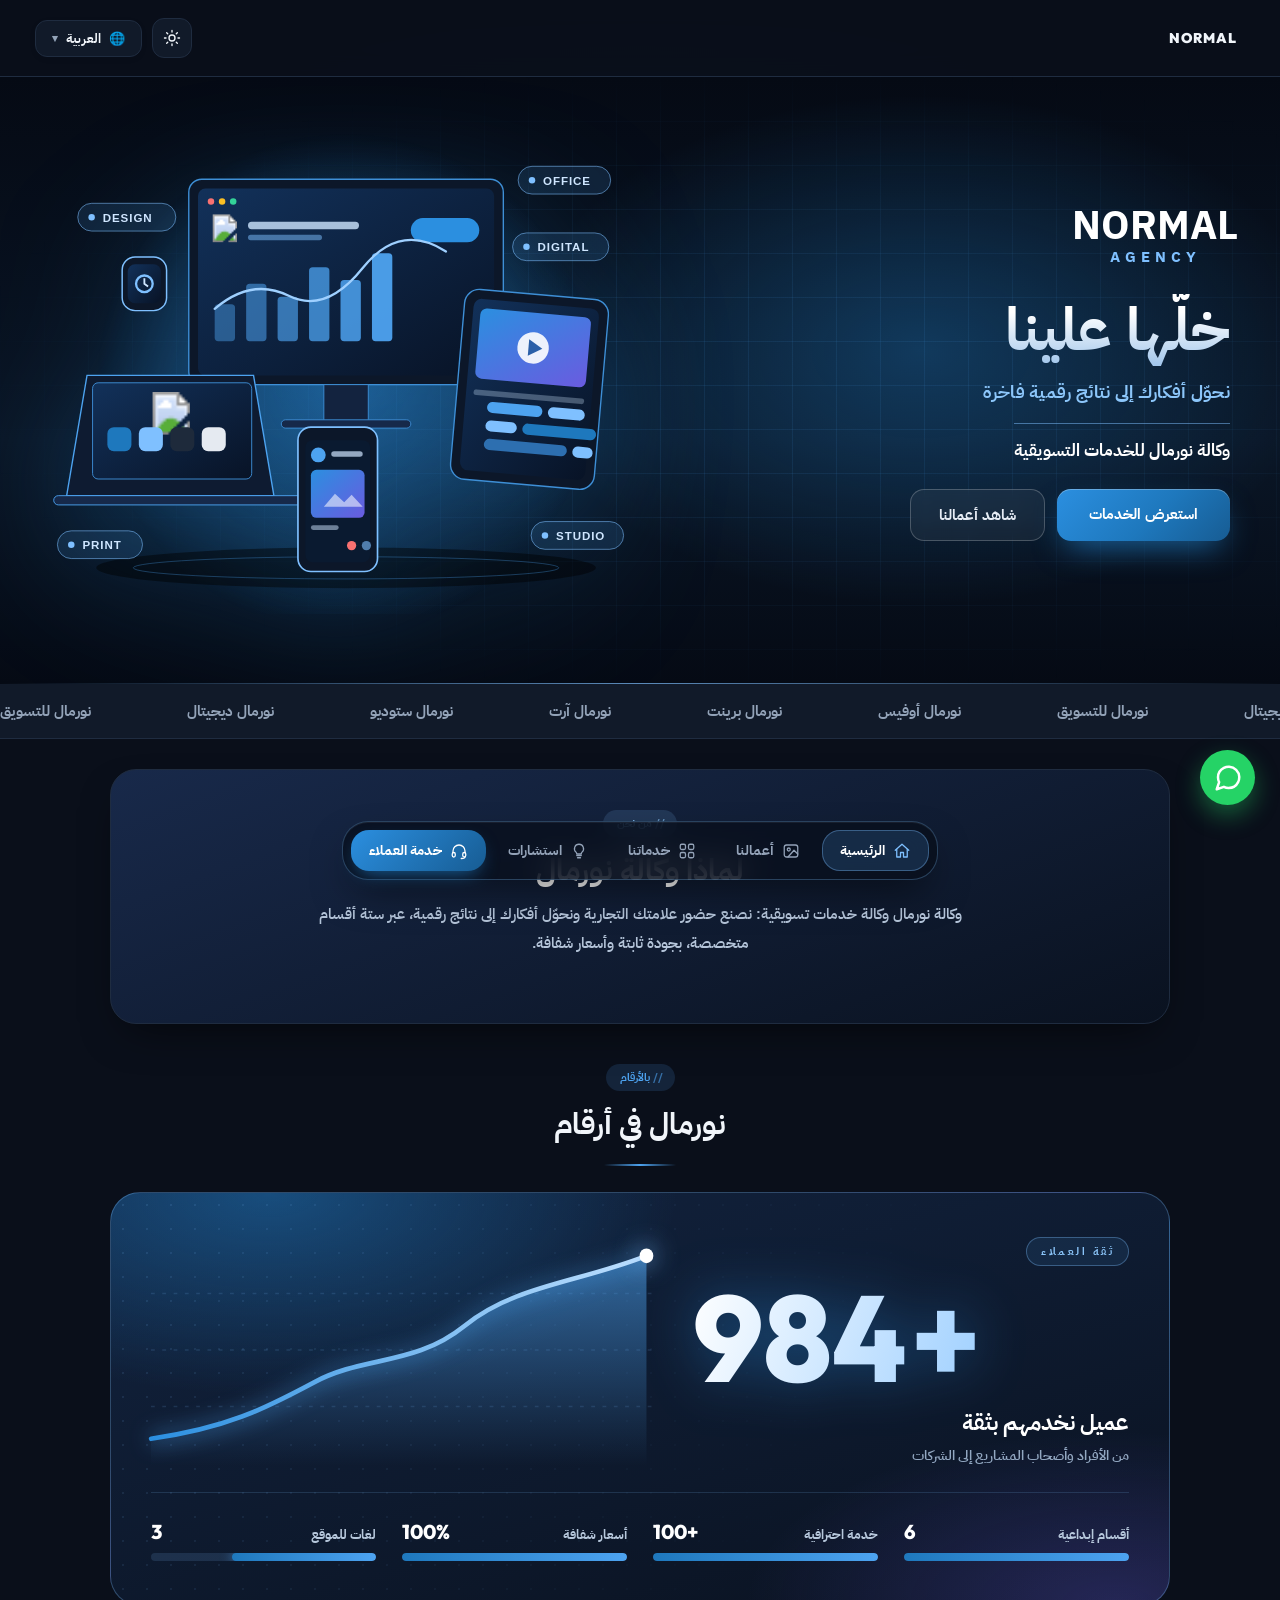
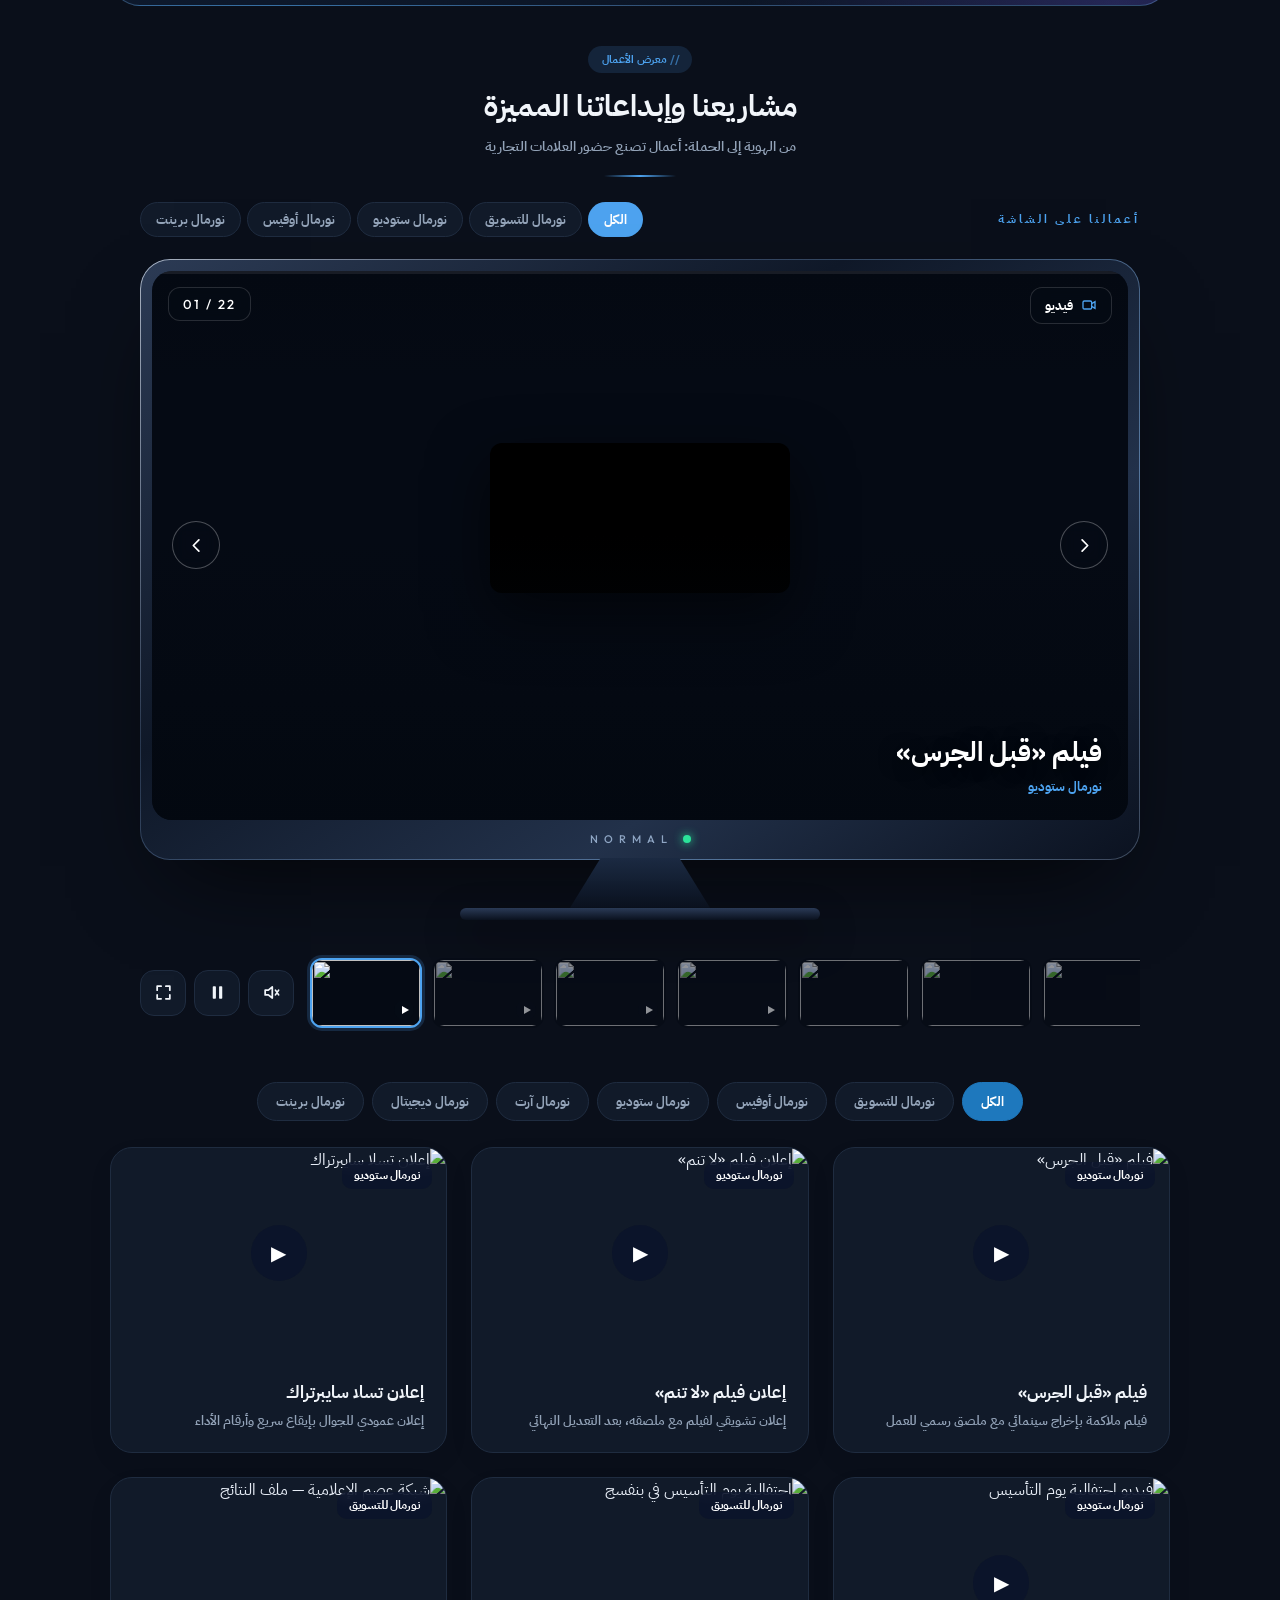
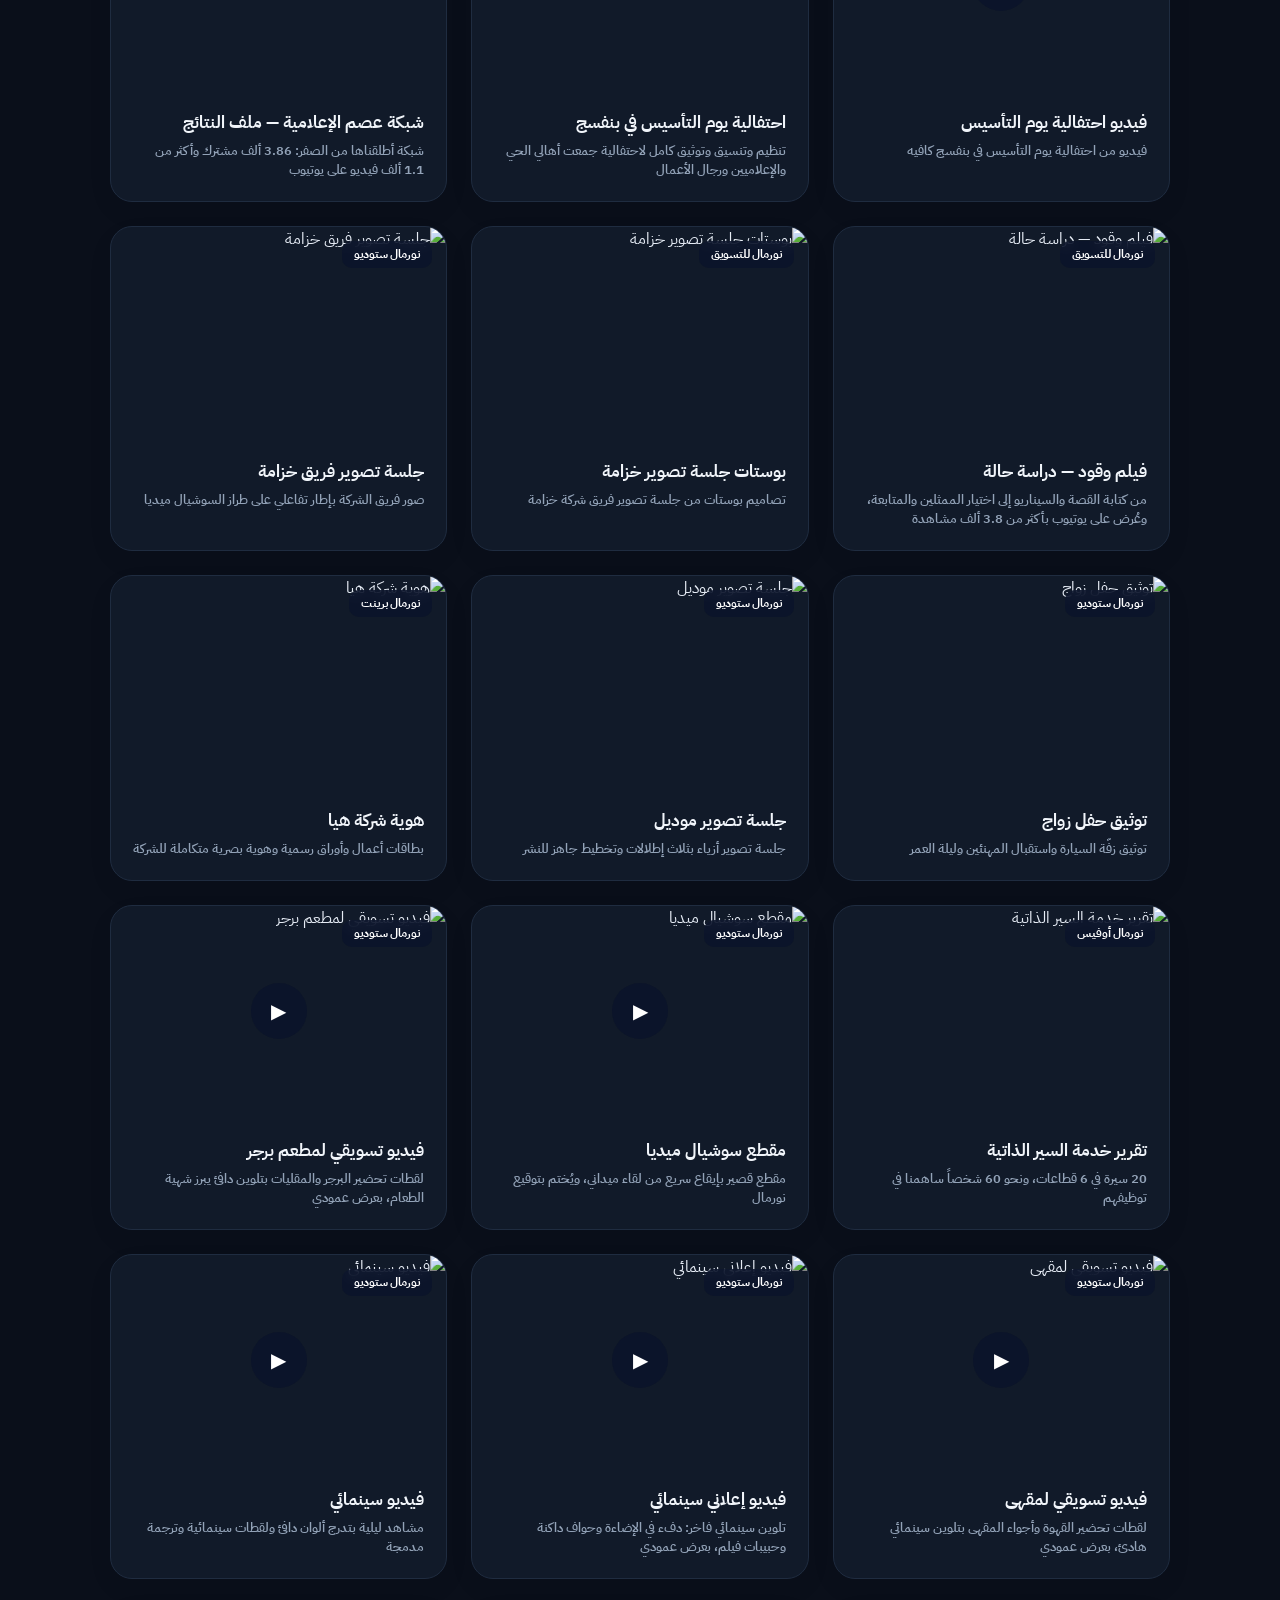
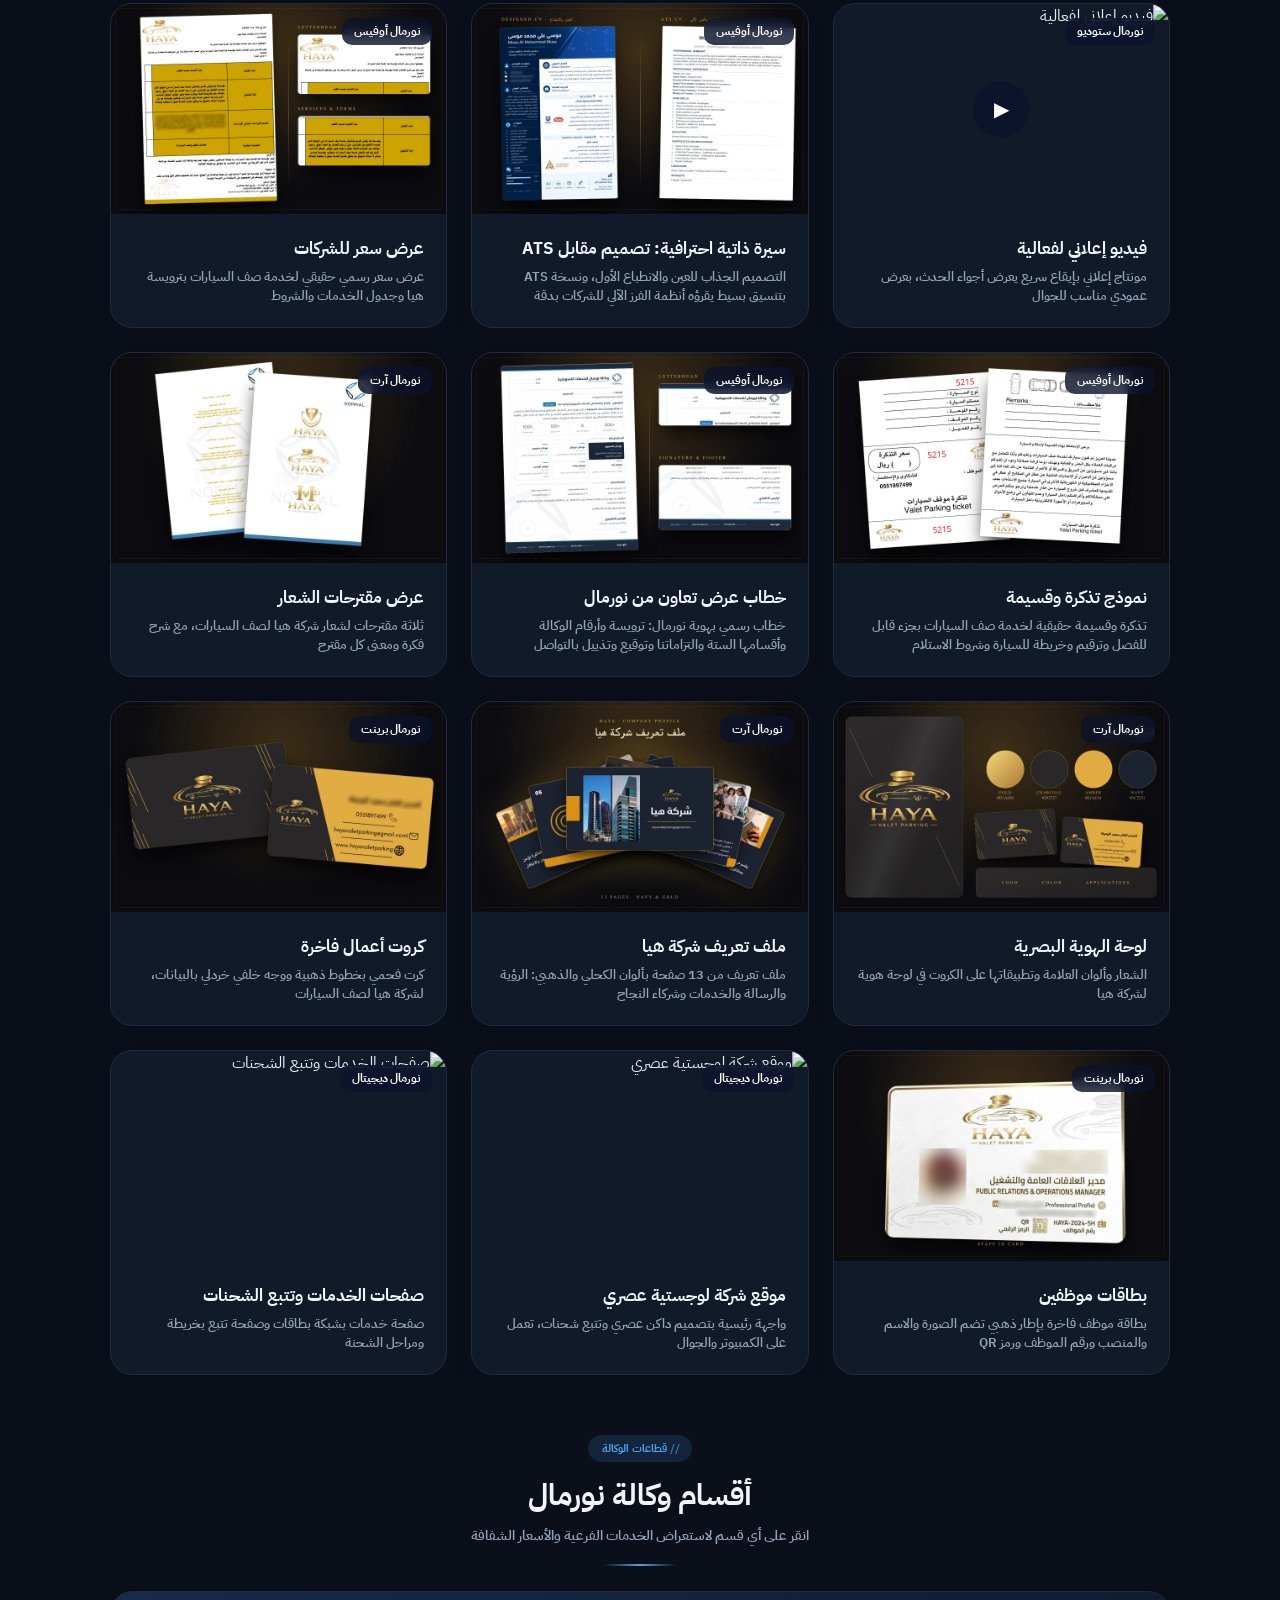
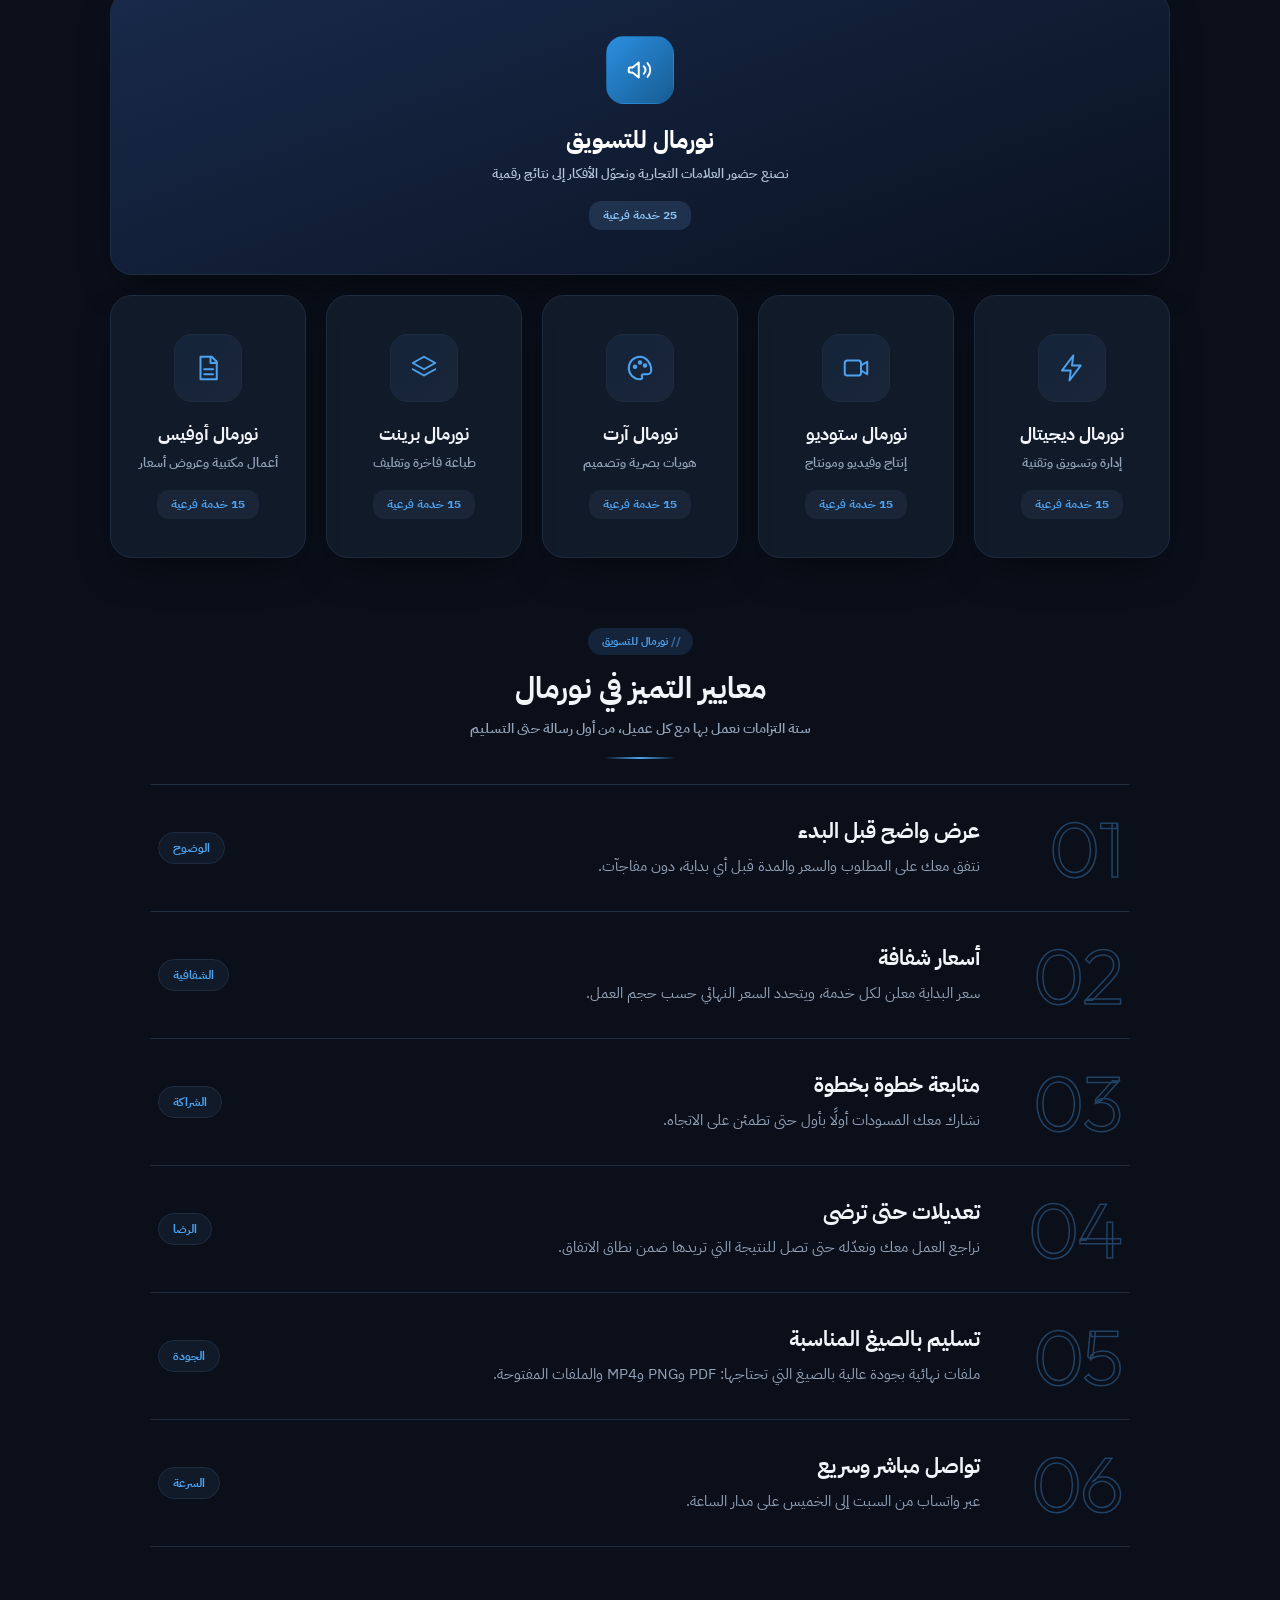
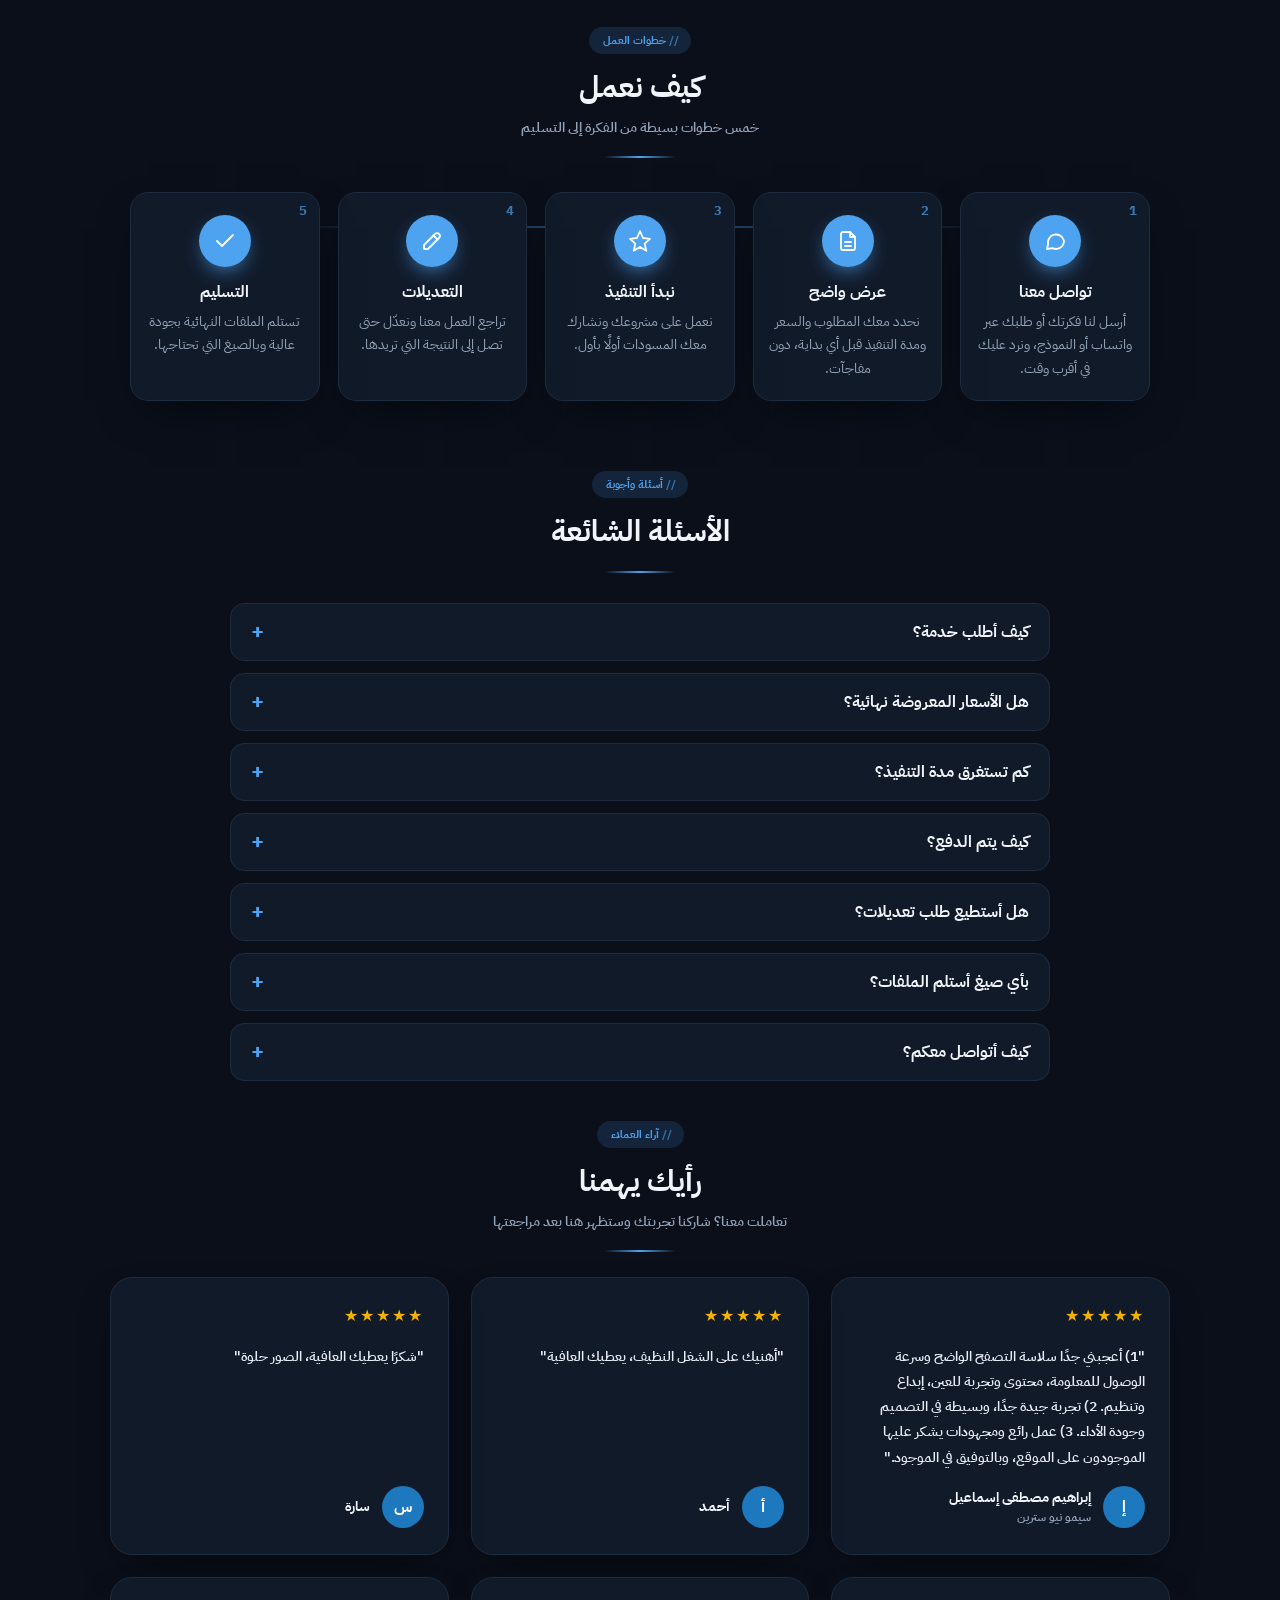
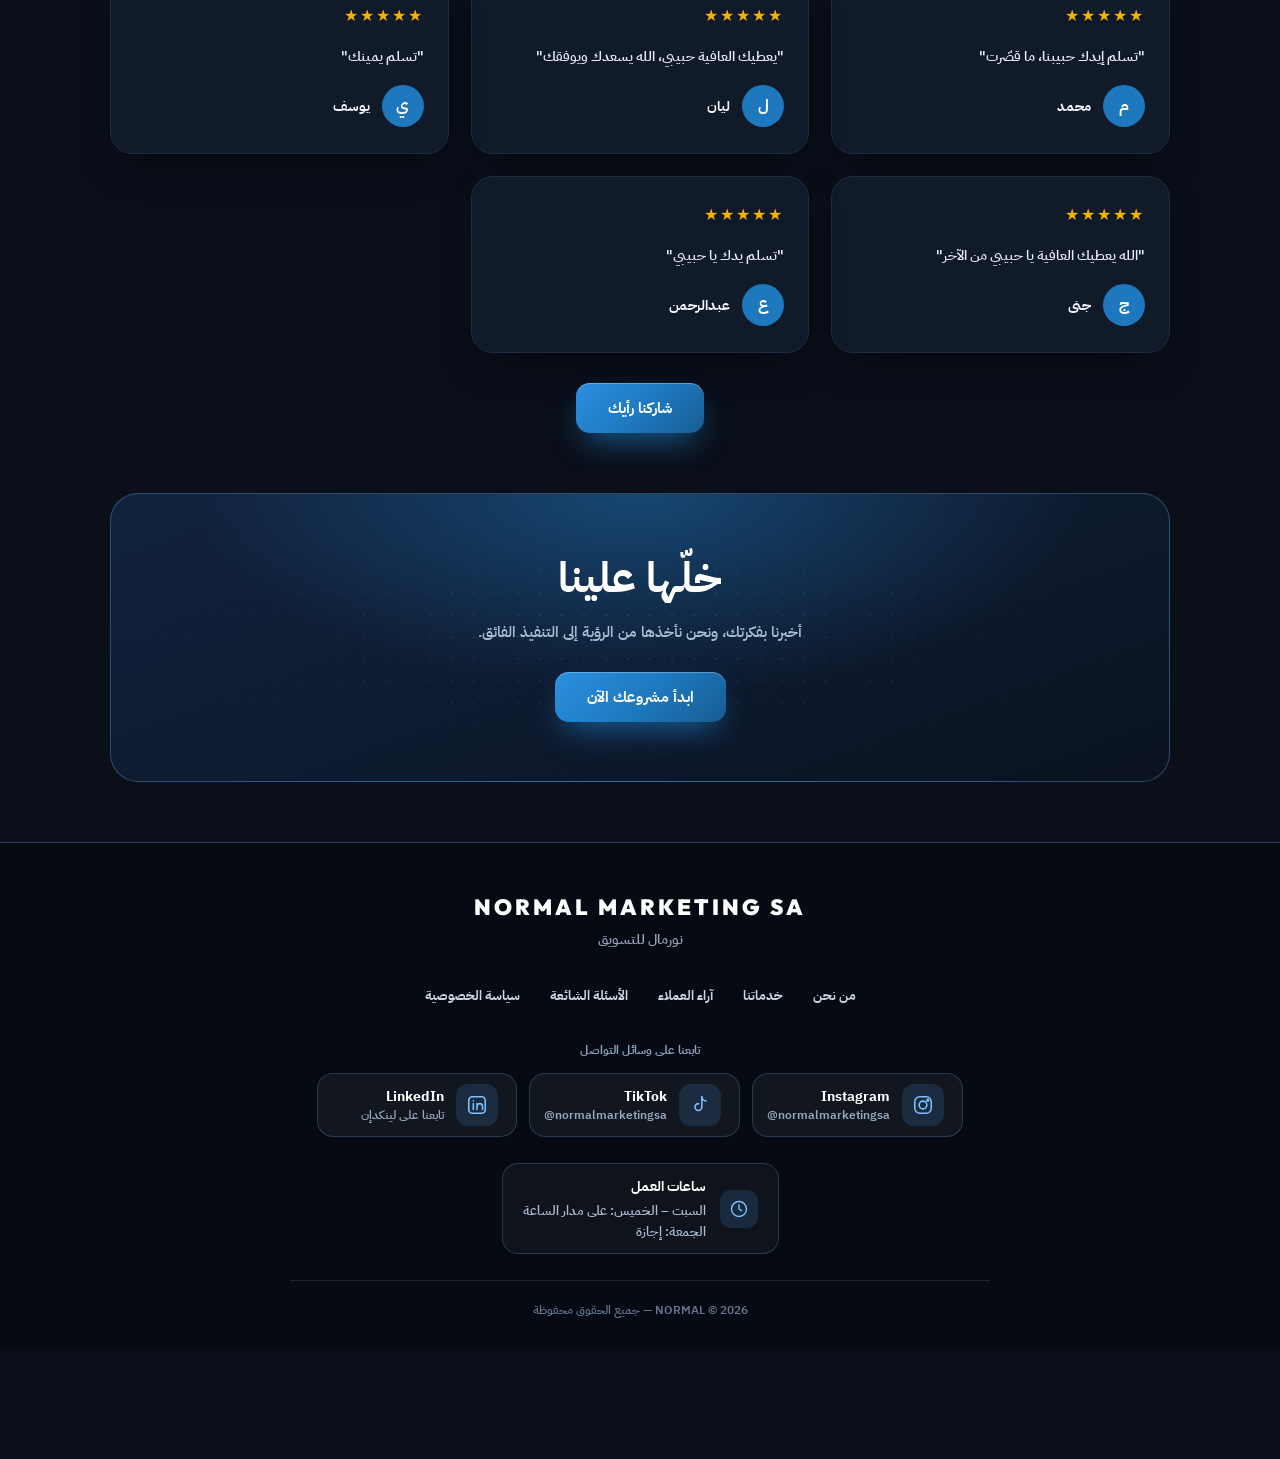
==== commit 63fa7bec: "Footer tagline: نورمال للتسويق Co-Authored-By: Claude Sonnet 5.5 <noreply@anthropic.com> Claude-Sess" ====
--- a/index.html
+++ b/index.html
@@ -407,7 +407,7 @@
     <footer class="site-footer">
         <div class="footer-content">
             <div class="footer-brand" id="footerBrandTop" role="button" tabindex="0" aria-label="العودة إلى الأعلى" title="العودة إلى الأعلى">NORMAL MARKETING SA</div>
-            <p class="footer-tagline" data-en="Normal Marketing Services Agency" data-ar="وكالة نورمال للخدمات التسويقية" data-fr="Agence Normal de services marketing">وكالة نورمال للخدمات التسويقية</p>
+            <p class="footer-tagline" data-ar="نورمال للتسويق" data-en="Normal Marketing" data-fr="Normal Marketing">نورمال للتسويق</p>
 
             <div class="footer-links">
                 <a href="#about-section" data-en="About" data-ar="من نحن" data-fr="À propos">من نحن</a>
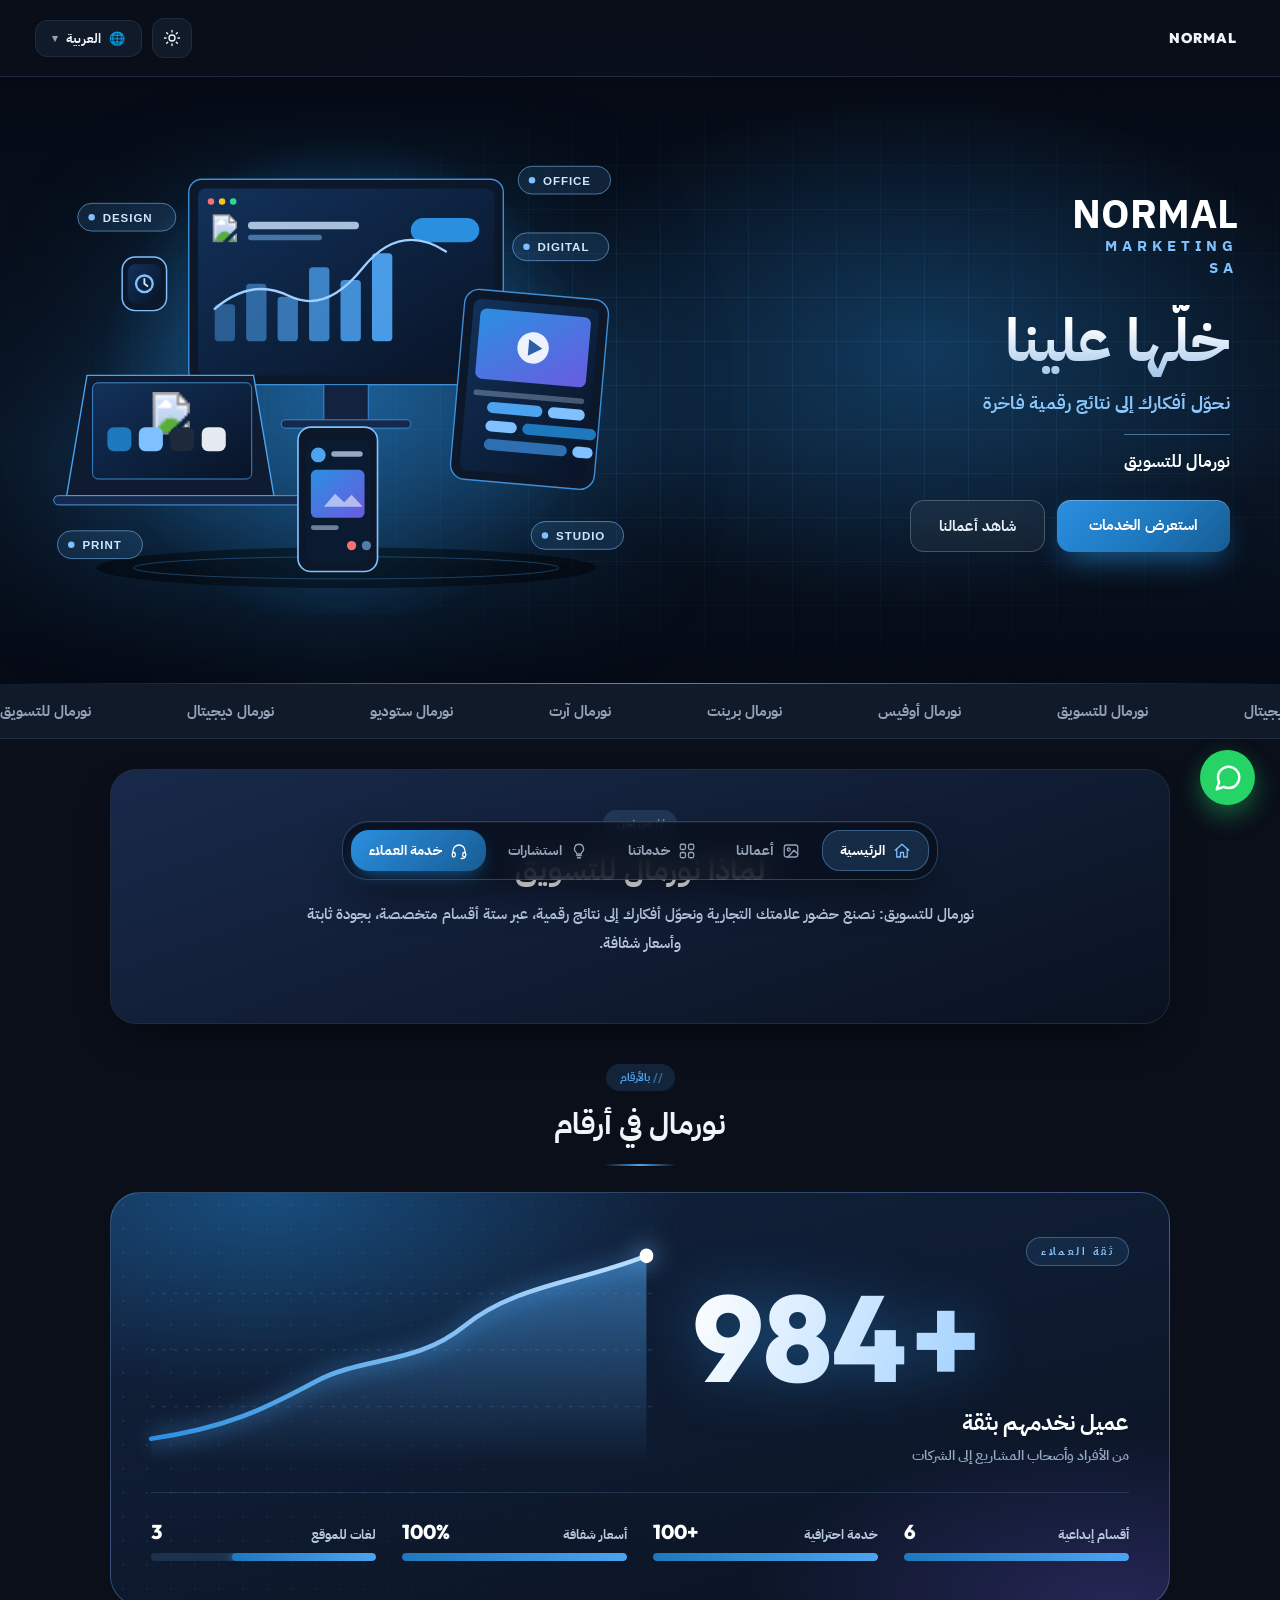
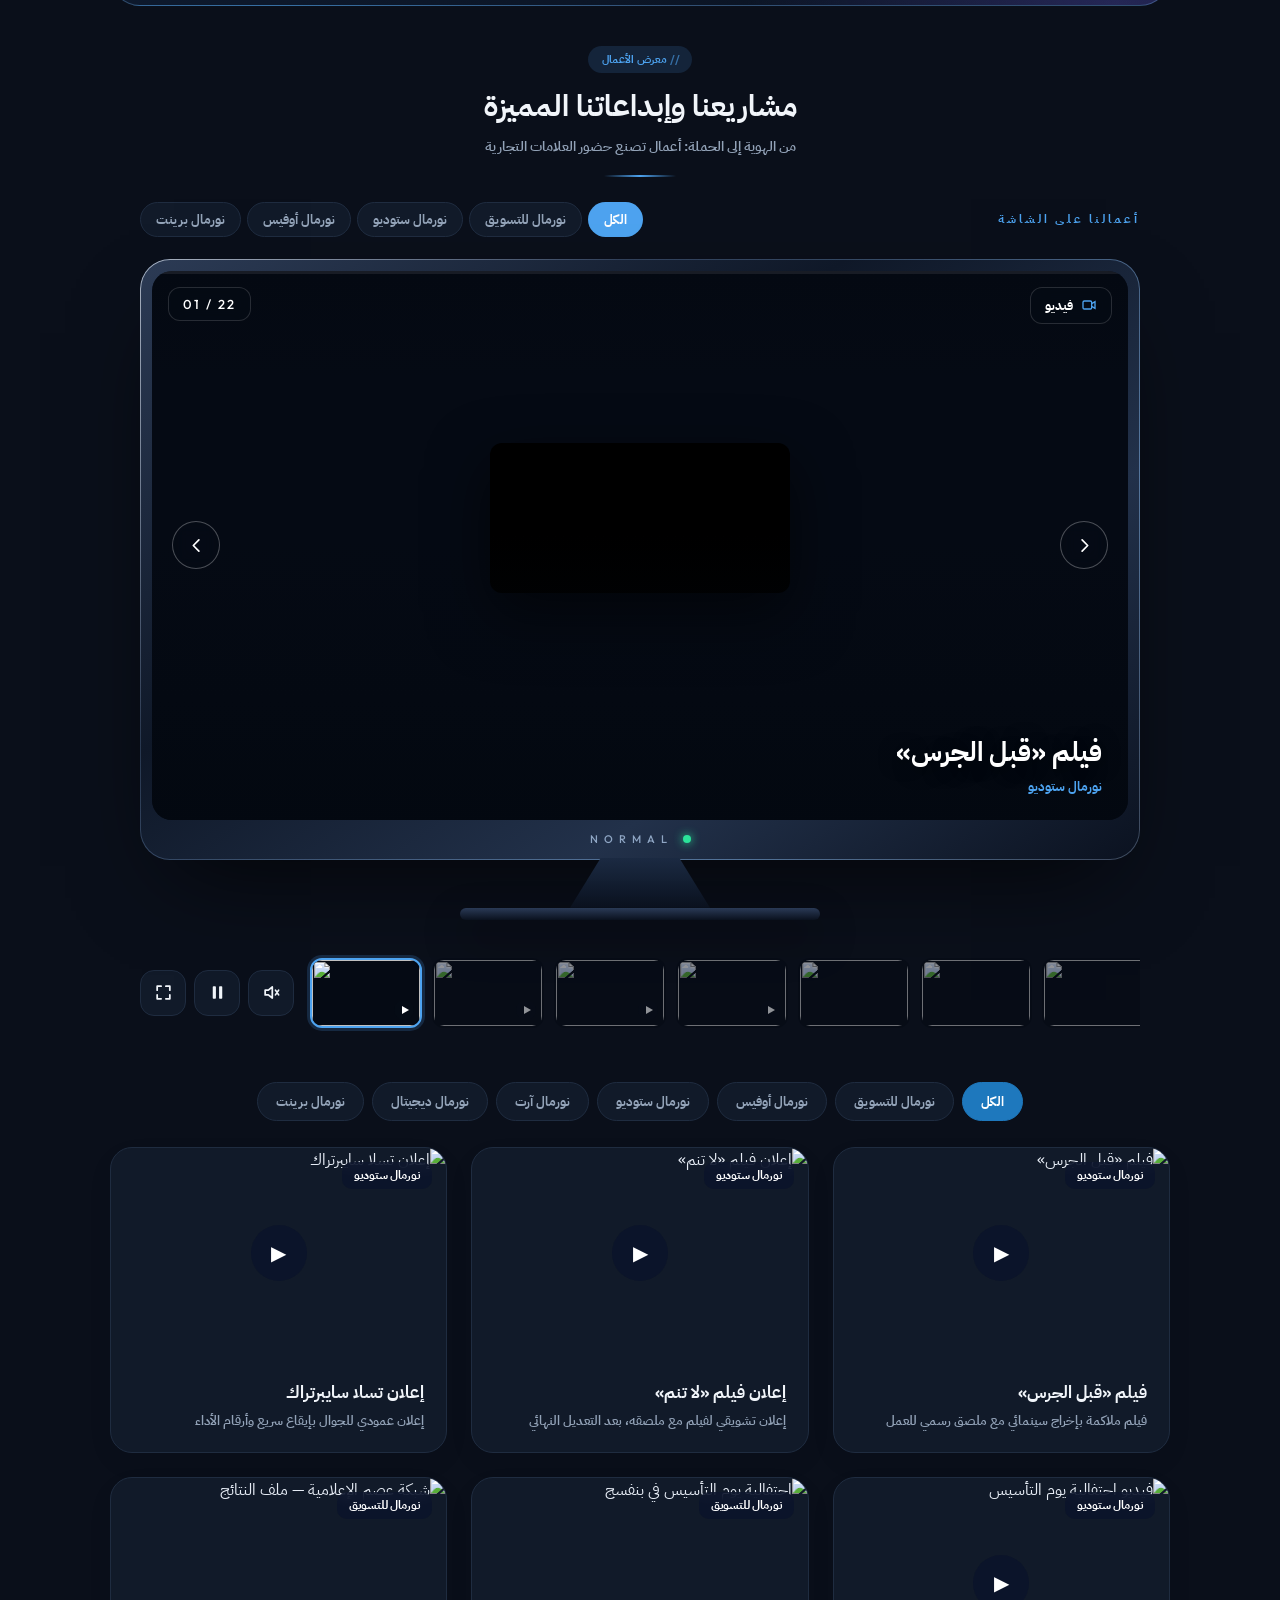
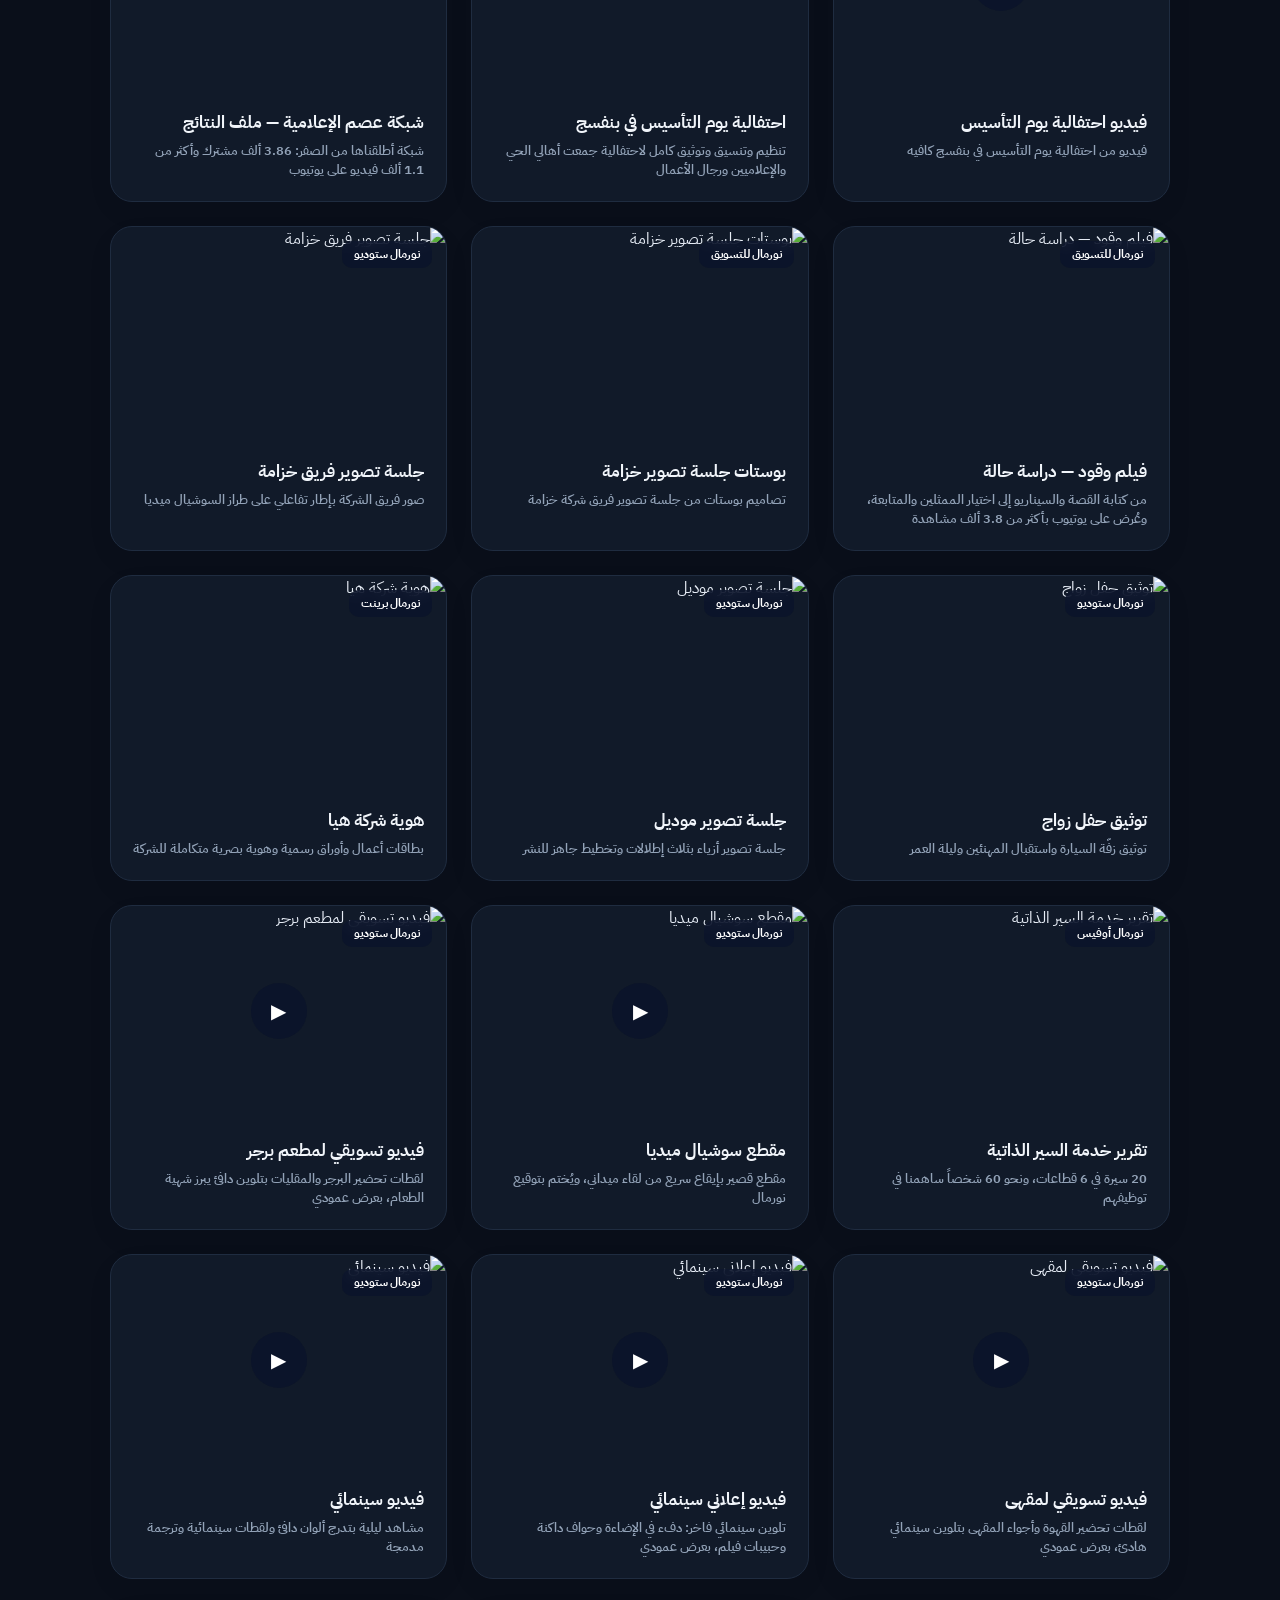
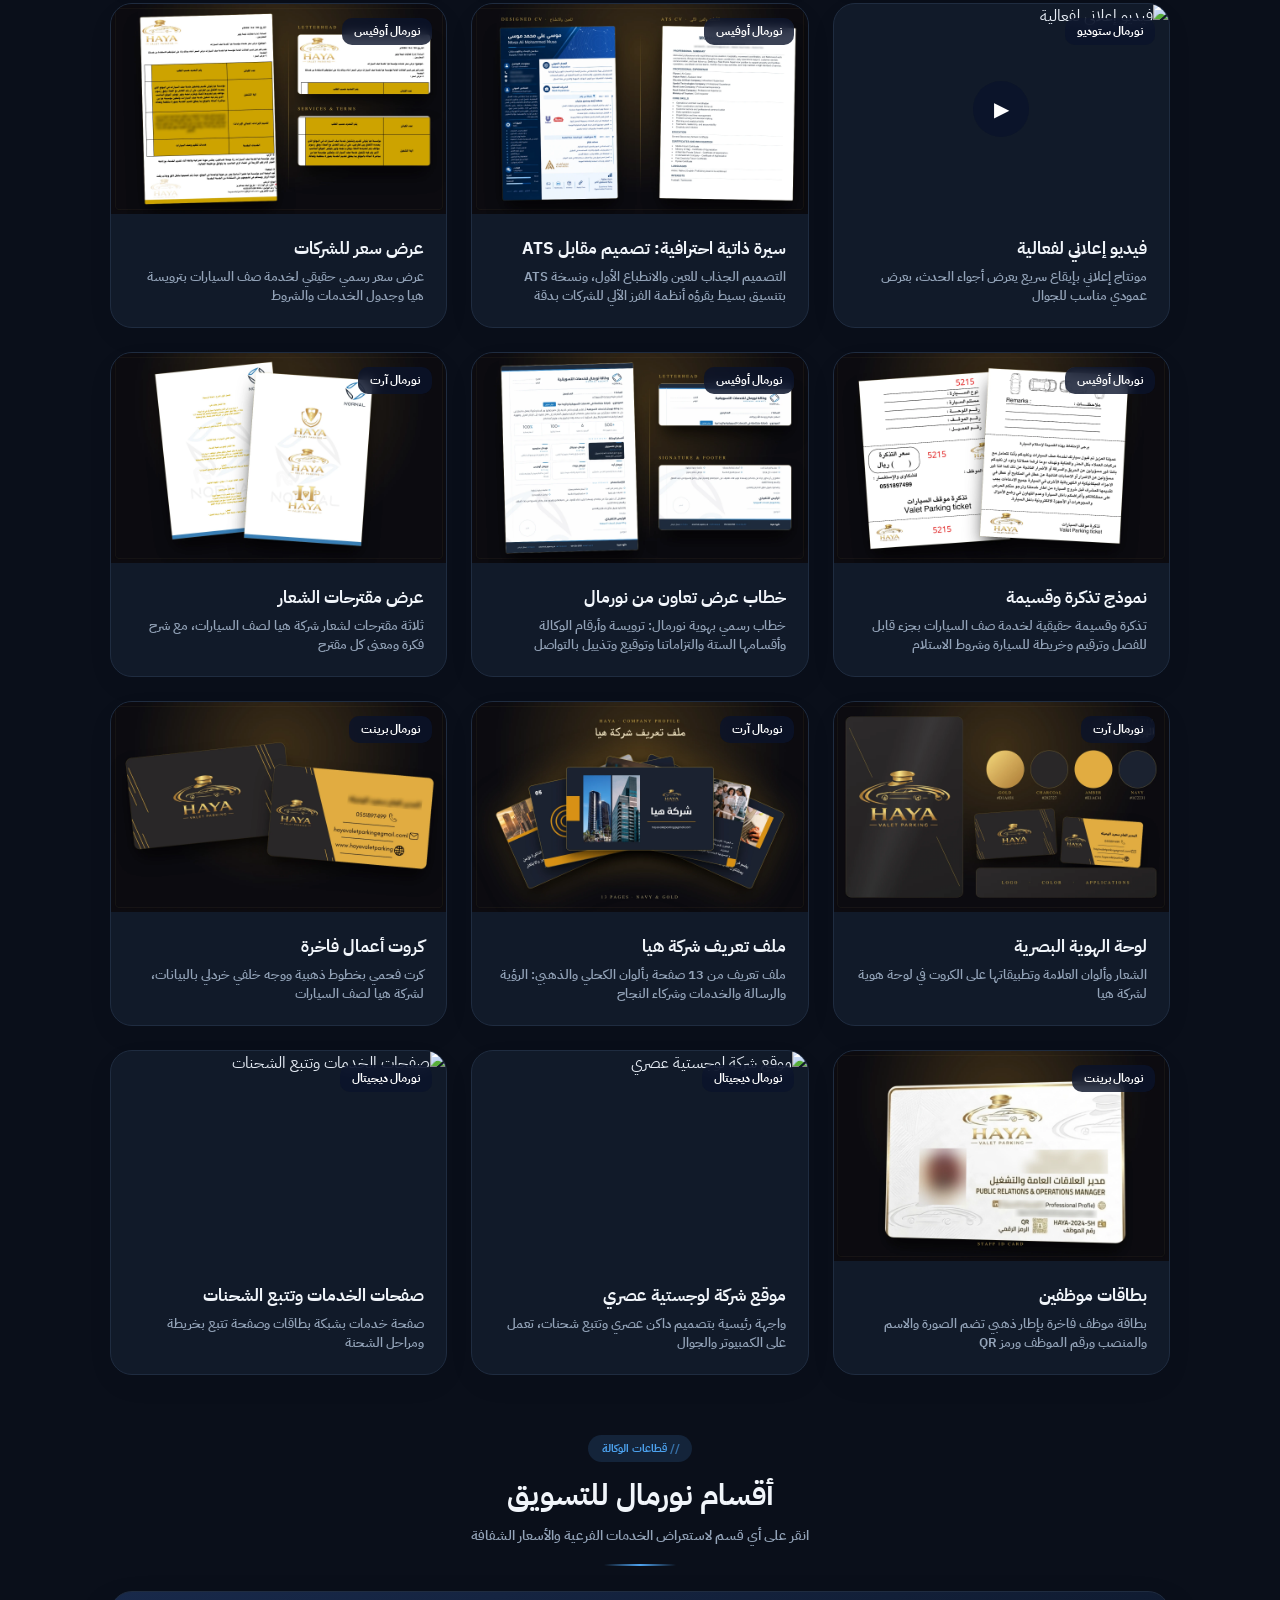
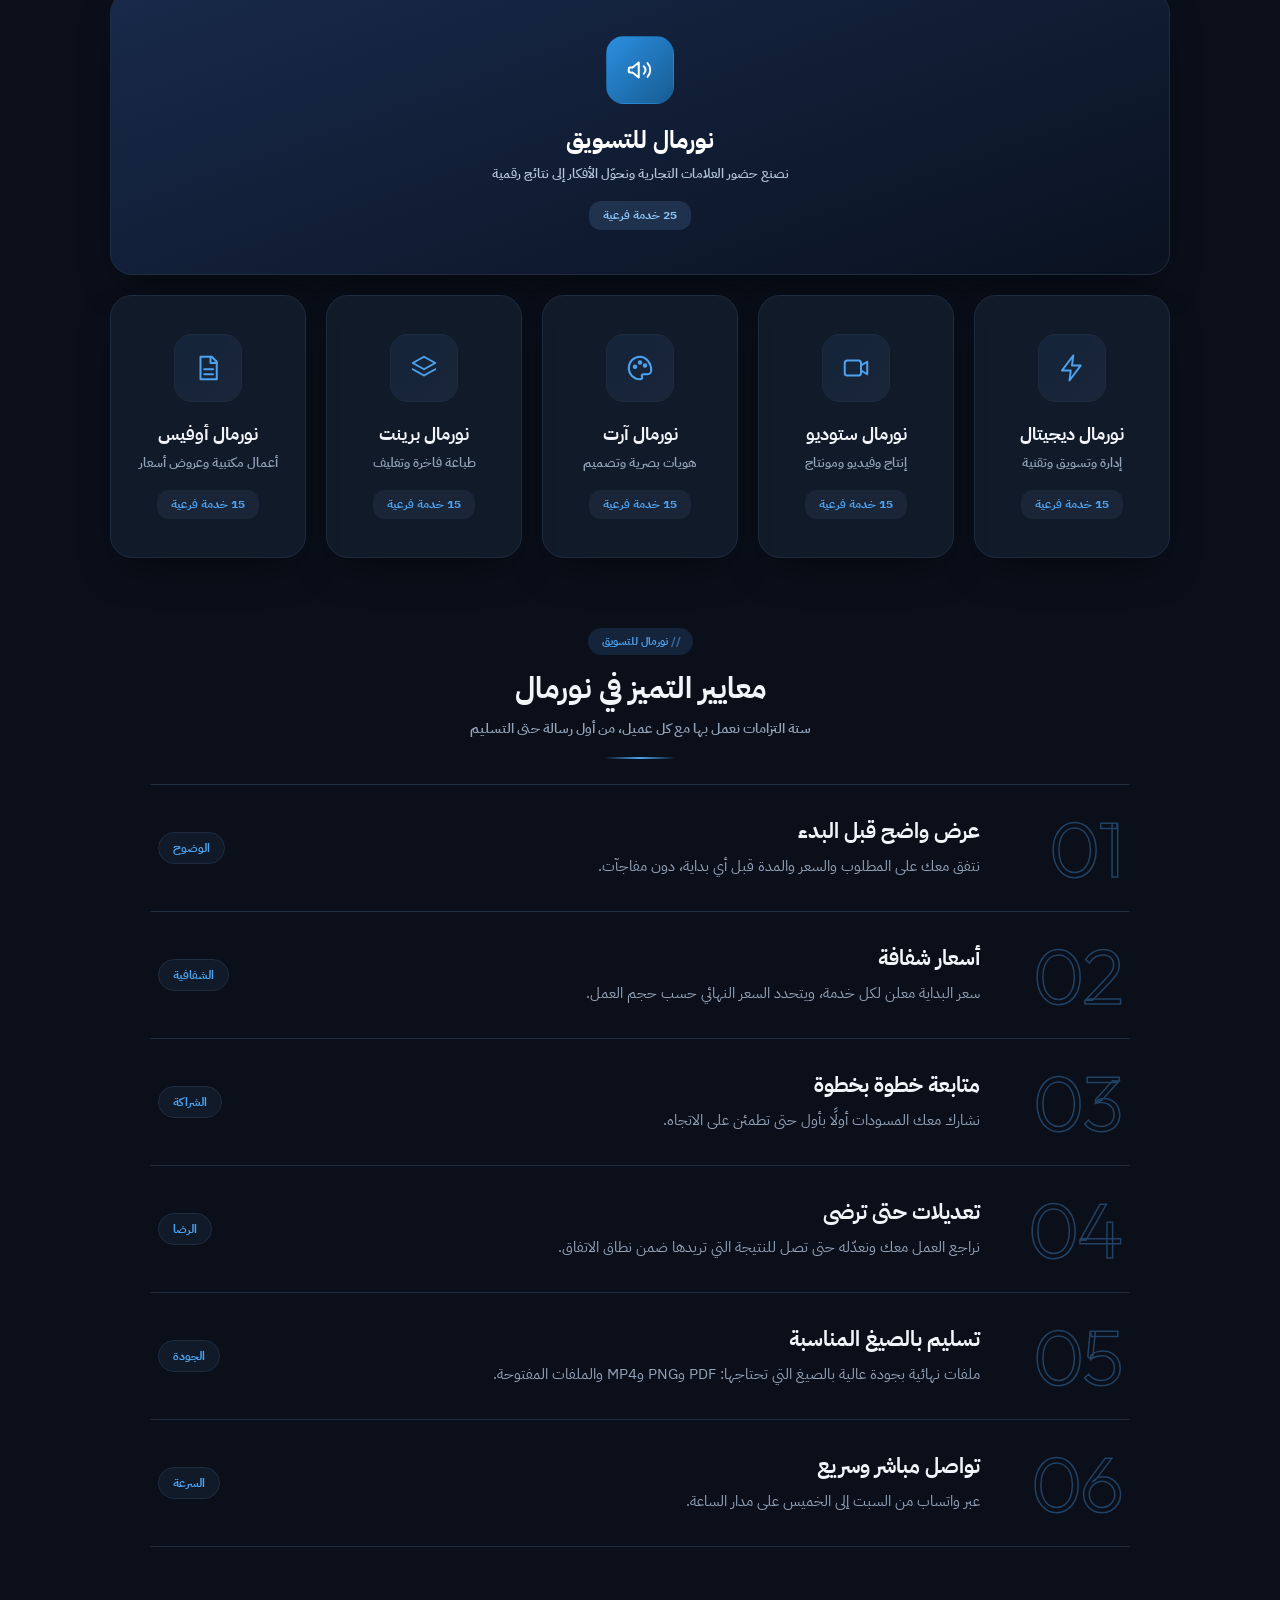
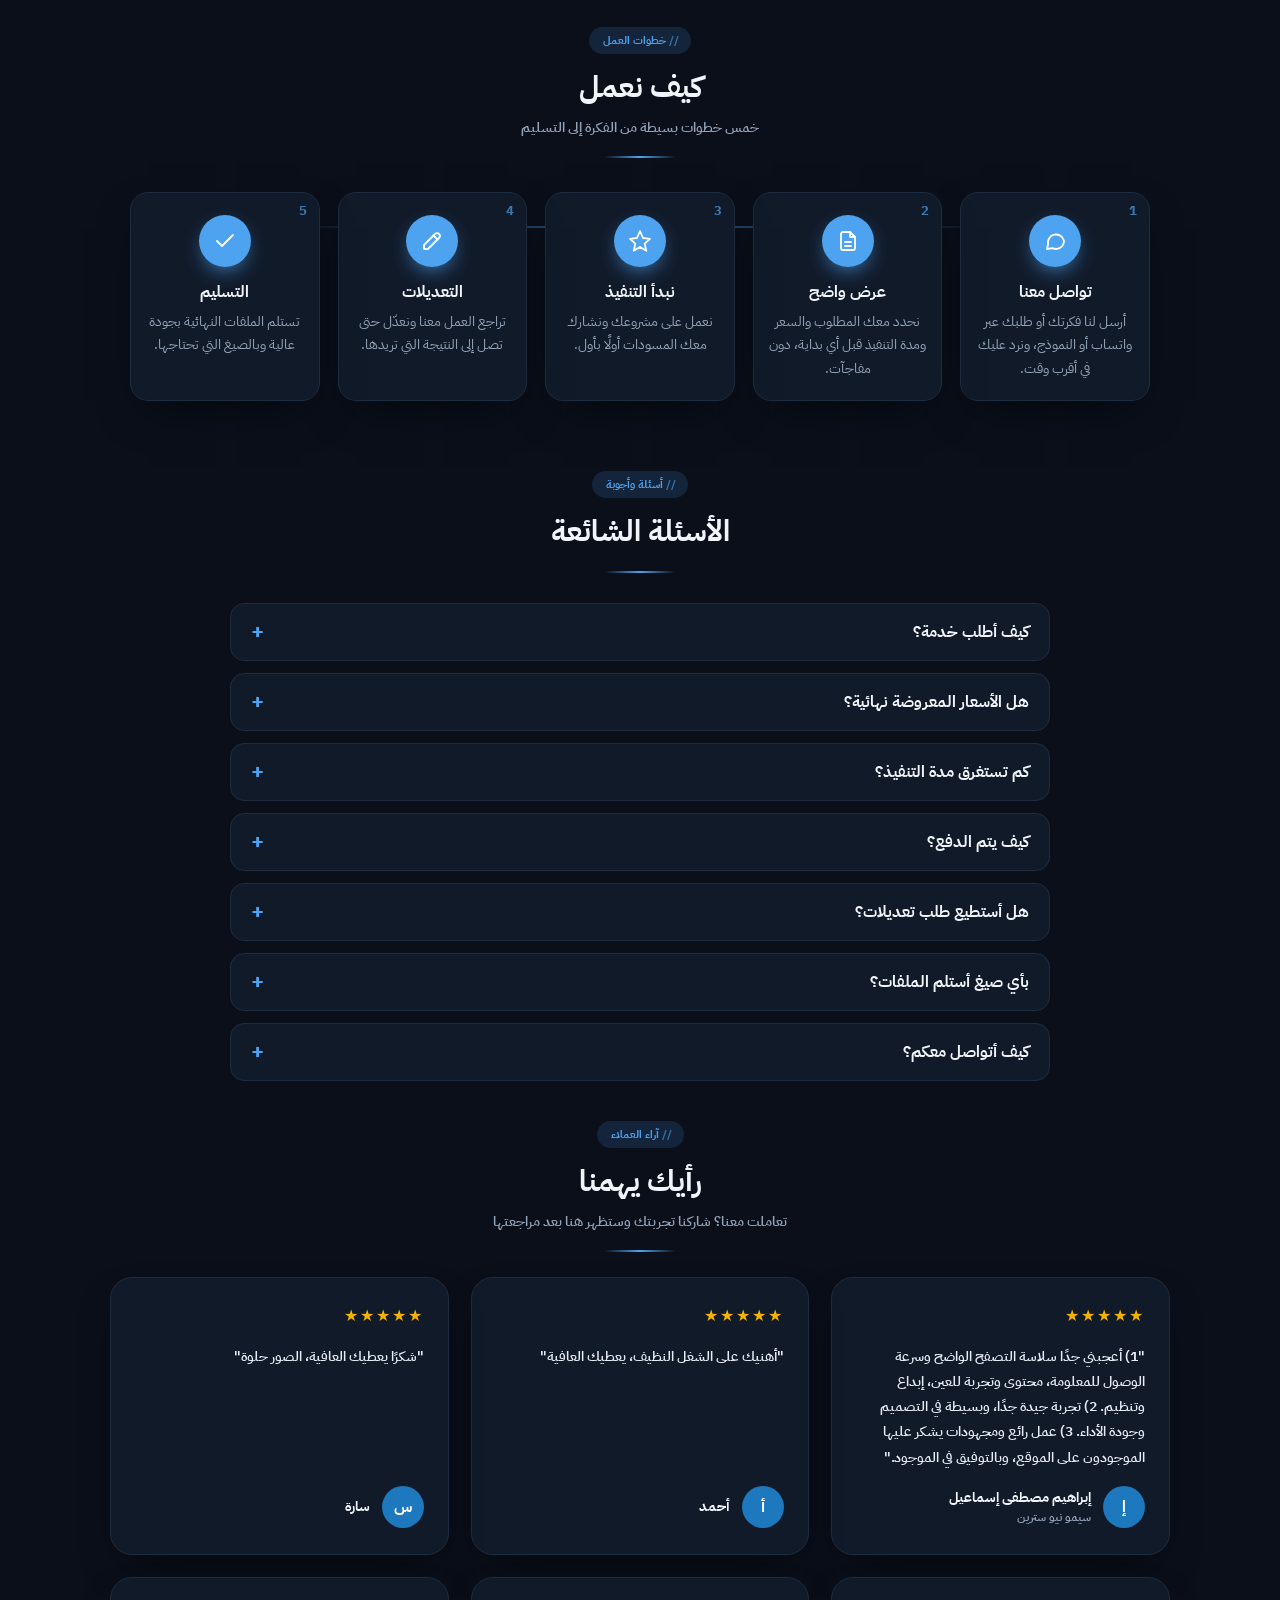
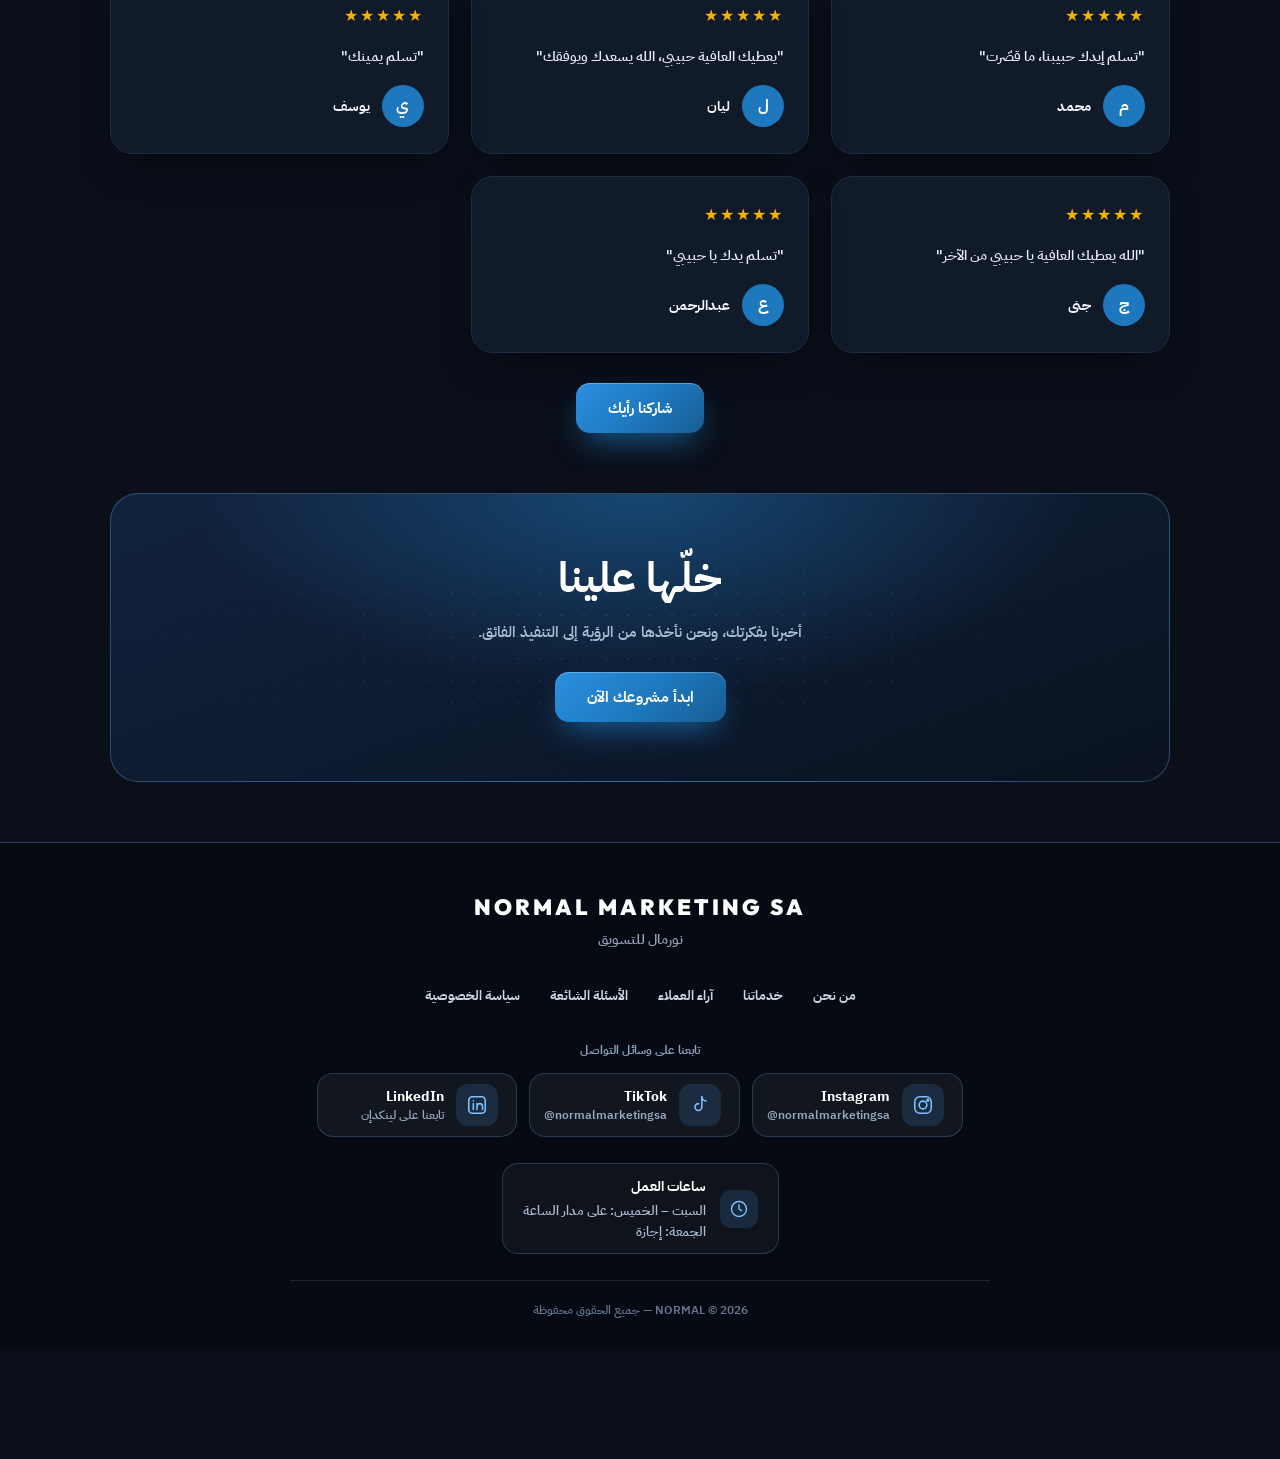
==== commit 009df7b1: "Rename site-wide: نورمال للتسويق / Normal Marketing SA Co-Authored-By: Claude Sonnet 5.5 <noreply@an" ====
--- a/index.html
+++ b/index.html
@@ -3,9 +3,9 @@
 <head>
     <meta charset="UTF-8">
     <meta name="viewport" content="width=device-width, initial-scale=1.0">
-    <title>Normal Agency | وكالة نورمال للخدمات التسويقية</title>
-    <meta name="description" content="وكالة نورمال للخدمات التسويقية: حلول تسويقية ورقمية وإبداعية متكاملة تشمل التسويق الرقمي، الإنتاج السينمائي، الهويات البصرية، الطباعة الفاخرة، والأعمال المكتبية. من الفكرة إلى التنفيذ الاحترافي.">
-    <meta property="og:title" content="Normal Agency | وكالة نورمال للخدمات التسويقية">
+    <title>Normal Marketing SA | نورمال للتسويق</title>
+    <meta name="description" content="نورمال للتسويق: حلول تسويقية ورقمية وإبداعية متكاملة تشمل التسويق الرقمي، الإنتاج السينمائي، الهويات البصرية، الطباعة الفاخرة، والأعمال المكتبية. من الفكرة إلى التنفيذ الاحترافي.">
+    <meta property="og:title" content="Normal Marketing SA | نورمال للتسويق">
     <meta property="og:description" content="حلول رقمية وإبداعية متكاملة - من الفكرة والرؤية إلى التنفيذ الاحترافي الفائق.">
     <meta property="og:type" content="website">
     <meta property="og:image" content="logo.png">
@@ -13,7 +13,7 @@
     <link rel="canonical" href="https://normalmarketingsa.github.io/normal-marketing/">
     <meta name="theme-color" content="#0A1220">
     <meta name="referrer" content="strict-origin-when-cross-origin">
-    <script type="application/ld+json">{"@context":"https://schema.org","@type":"Organization","name":"Normal Agency","alternateName":"وكالة نورمال للخدمات التسويقية","url":"https://normalmarketingsa.github.io/normal-marketing/","logo":"https://normalmarketingsa.github.io/normal-marketing/logo.png","telephone":"+966543262920","sameAs":["https://www.instagram.com/normalmarketingsa","https://www.tiktok.com/@normalmarketingsa"]}</script>
+    <script type="application/ld+json">{"@context":"https://schema.org","@type":"Organization","name":"Normal Marketing SA","alternateName":"نورمال للتسويق","url":"https://normalmarketingsa.github.io/normal-marketing/","logo":"https://normalmarketingsa.github.io/normal-marketing/logo.png","telephone":"+966543262920","sameAs":["https://www.instagram.com/normalmarketingsa","https://www.tiktok.com/@normalmarketingsa"]}</script>
     <link rel="icon" href="logo-mark.png" type="image/png">
     <script>(function(){try{var t=localStorage.getItem('theme')||'dark';document.documentElement.setAttribute('data-theme',t)}catch(e){document.documentElement.setAttribute('data-theme','light')}})();</script>
     <link href="https://fonts.googleapis.com/css2?family=IBM+Plex+Sans+Arabic:wght@400;500;600;700&family=Outfit:wght@500;600;700&display=swap" rel="stylesheet">
@@ -64,12 +64,12 @@
         <header class="hero-section"><div class="hero-grid"><div class="hero-text">
             <div class="logo-wrapper">
                 
-                <img src="logo-dark.png" alt="Normal Agency Logo" class="logo" onerror="this.style.display='none'; document.getElementById('textLogo').style.display='flex';">
-                <div id="textLogo" class="text-logo" style="display: none;"><span class="logo-main">NORMAL</span><span class="logo-sub">AGENCY</span></div>
+                <img src="logo-dark.png" alt="Normal Marketing SA logo" class="logo" onerror="this.style.display='none'; document.getElementById('textLogo').style.display='flex';">
+                <div id="textLogo" class="text-logo" style="display: none;"><span class="logo-main">NORMAL</span><span class="logo-sub">MARKETING SA</span></div>
             </div>
             <h1 class="hero-title" data-en="Leave It to Us" data-ar="خلّها علينا" data-fr="Laissez-nous faire">خلّها علينا</h1>
             <p class="sub-title" data-en="We turn your ideas into luxurious digital results" data-ar="نحوّل أفكارك إلى نتائج رقمية فاخرة" data-fr="Nous transformons vos idées en résultats numériques haut de gamme">نحوّل أفكارك إلى نتائج رقمية فاخرة</p>
-            <span class="hero-kicker" data-ar="وكالة نورمال للخدمات التسويقية" data-en="NORMAL MARKETING SERVICES AGENCY" data-fr="AGENCE NORMAL DE SERVICES MARKETING">وكالة نورمال للخدمات التسويقية</span>
+            <span class="hero-kicker" data-ar="نورمال للتسويق" data-en="NORMAL MARKETING SA" data-fr="NORMAL MARKETING SA">نورمال للتسويق</span>
             <div class="hero-cta">
                 <a href="#services-section" class="btn-primary" data-en="Explore services" data-ar="استعرض الخدمات" data-fr="Découvrir les services">استعرض الخدمات</a>
                 <a href="#portfolio-gallery" class="btn-ghost" data-en="See our work" data-ar="شاهد أعمالنا" data-fr="Voir nos réalisations">شاهد أعمالنا</a>
@@ -113,8 +113,8 @@
         <section id="about-section" class="about-section">
             <div class="about-card">
                 <span class="section-tag" data-en="ABOUT US" data-ar="من نحن" data-fr="À PROPOS">من نحن</span>
-                <h2 class="section-title" data-en="Why Normal Agency" data-ar="لماذا وكالة نورمال" data-fr="Pourquoi Normal Agency">لماذا وكالة نورمال</h2>
-                <p class="about-text" data-en="Normal Agency is a marketing services agency: we build your brand&#39;s presence and turn ideas into digital results, with six specialised divisions, consistent quality and transparent pricing." data-ar="وكالة نورمال وكالة خدمات تسويقية: نصنع حضور علامتك التجارية ونحوّل أفكارك إلى نتائج رقمية، عبر ستة أقسام متخصصة، بجودة ثابتة وأسعار شفافة." data-fr="Normal Agency est une agence de services marketing : nous construisons la présence de votre marque et transformons vos idées en résultats, avec six divisions spécialisées, une qualité constante et des prix transparents.">وكالة نورمال وكالة خدمات تسويقية: نصنع حضور علامتك التجارية ونحوّل أفكارك إلى نتائج رقمية، عبر ستة أقسام متخصصة، بجودة ثابتة وأسعار شفافة.</p>
+                <h2 class="section-title" data-en="Why Normal Marketing SA" data-ar="لماذا نورمال للتسويق" data-fr="Pourquoi Normal Marketing SA">لماذا نورمال للتسويق</h2>
+                <p class="about-text" data-en="Normal Marketing SA is a marketing services agency: we build your brand&#39;s presence and turn ideas into digital results, with six specialised divisions, consistent quality and transparent pricing." data-ar="نورمال للتسويق: نصنع حضور علامتك التجارية ونحوّل أفكارك إلى نتائج رقمية، عبر ستة أقسام متخصصة، بجودة ثابتة وأسعار شفافة." data-fr="Normal Marketing SA est une agence de services marketing : nous construisons la présence de votre marque et transformons vos idées en résultats, avec six divisions spécialisées, une qualité constante et des prix transparents.">نورمال للتسويق: نصنع حضور علامتك التجارية ونحوّل أفكارك إلى نتائج رقمية، عبر ستة أقسام متخصصة، بجودة ثابتة وأسعار شفافة.</p>
             </div>
         </section>
 
@@ -209,7 +209,7 @@
         <main id="services-section">
             <div class="section-header">
                 <span class="section-tag" data-en="DIVISIONS" data-ar="قطاعات الوكالة" data-fr="DIVISIONS">قطاعات الوكالة</span>
-                <h2 class="section-title" data-en="Our Divisions" data-ar="أقسام وكالة نورمال" data-fr="Nos Divisions">أقسام وكالة نورمال</h2>
+                <h2 class="section-title" data-en="Our Divisions" data-ar="أقسام نورمال للتسويق" data-fr="Nos Divisions">أقسام نورمال للتسويق</h2>
                 <p class="section-desc" data-en="Click any division to explore sub-services and transparent pricing" data-ar="انقر على أي قسم لاستعراض الخدمات الفرعية والأسعار الشفافة" data-fr="Cliquez sur une division">انقر على أي قسم لاستعراض الخدمات الفرعية والأسعار الشفافة</p>
             </div>
 
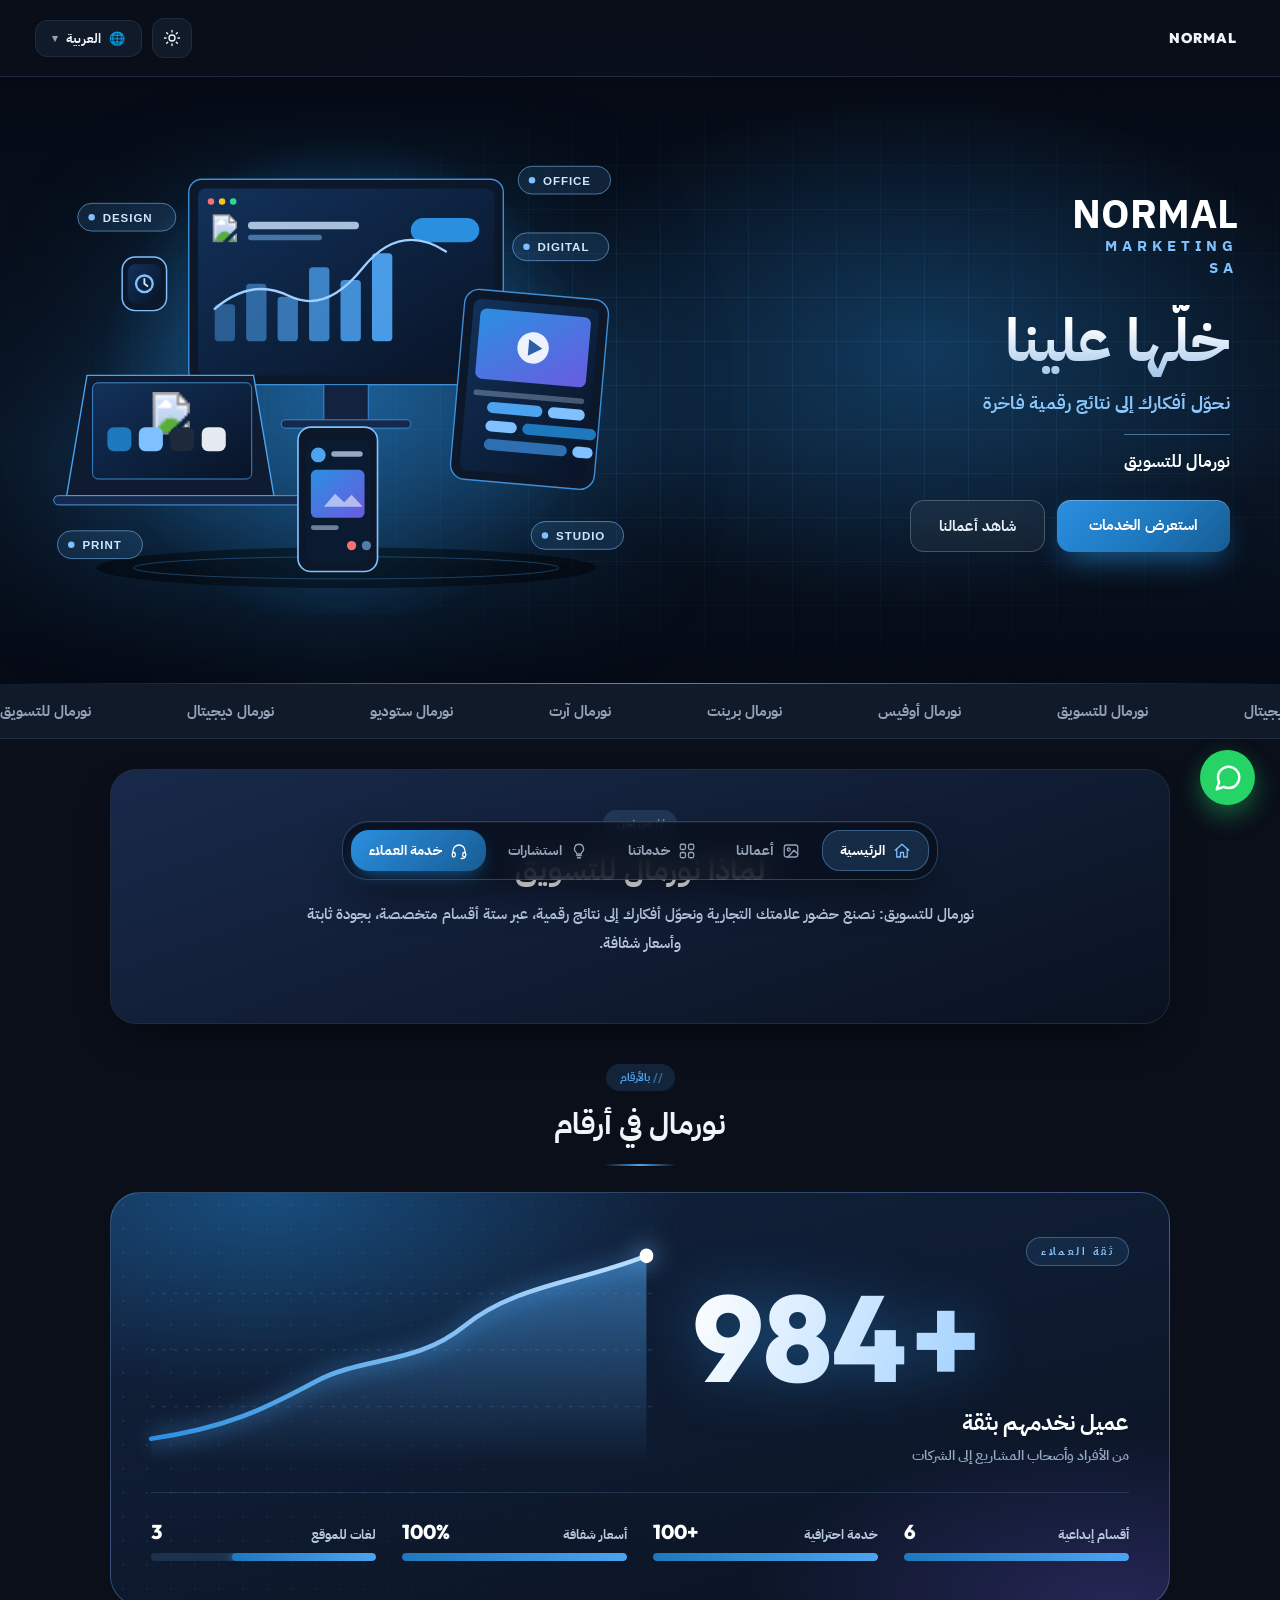
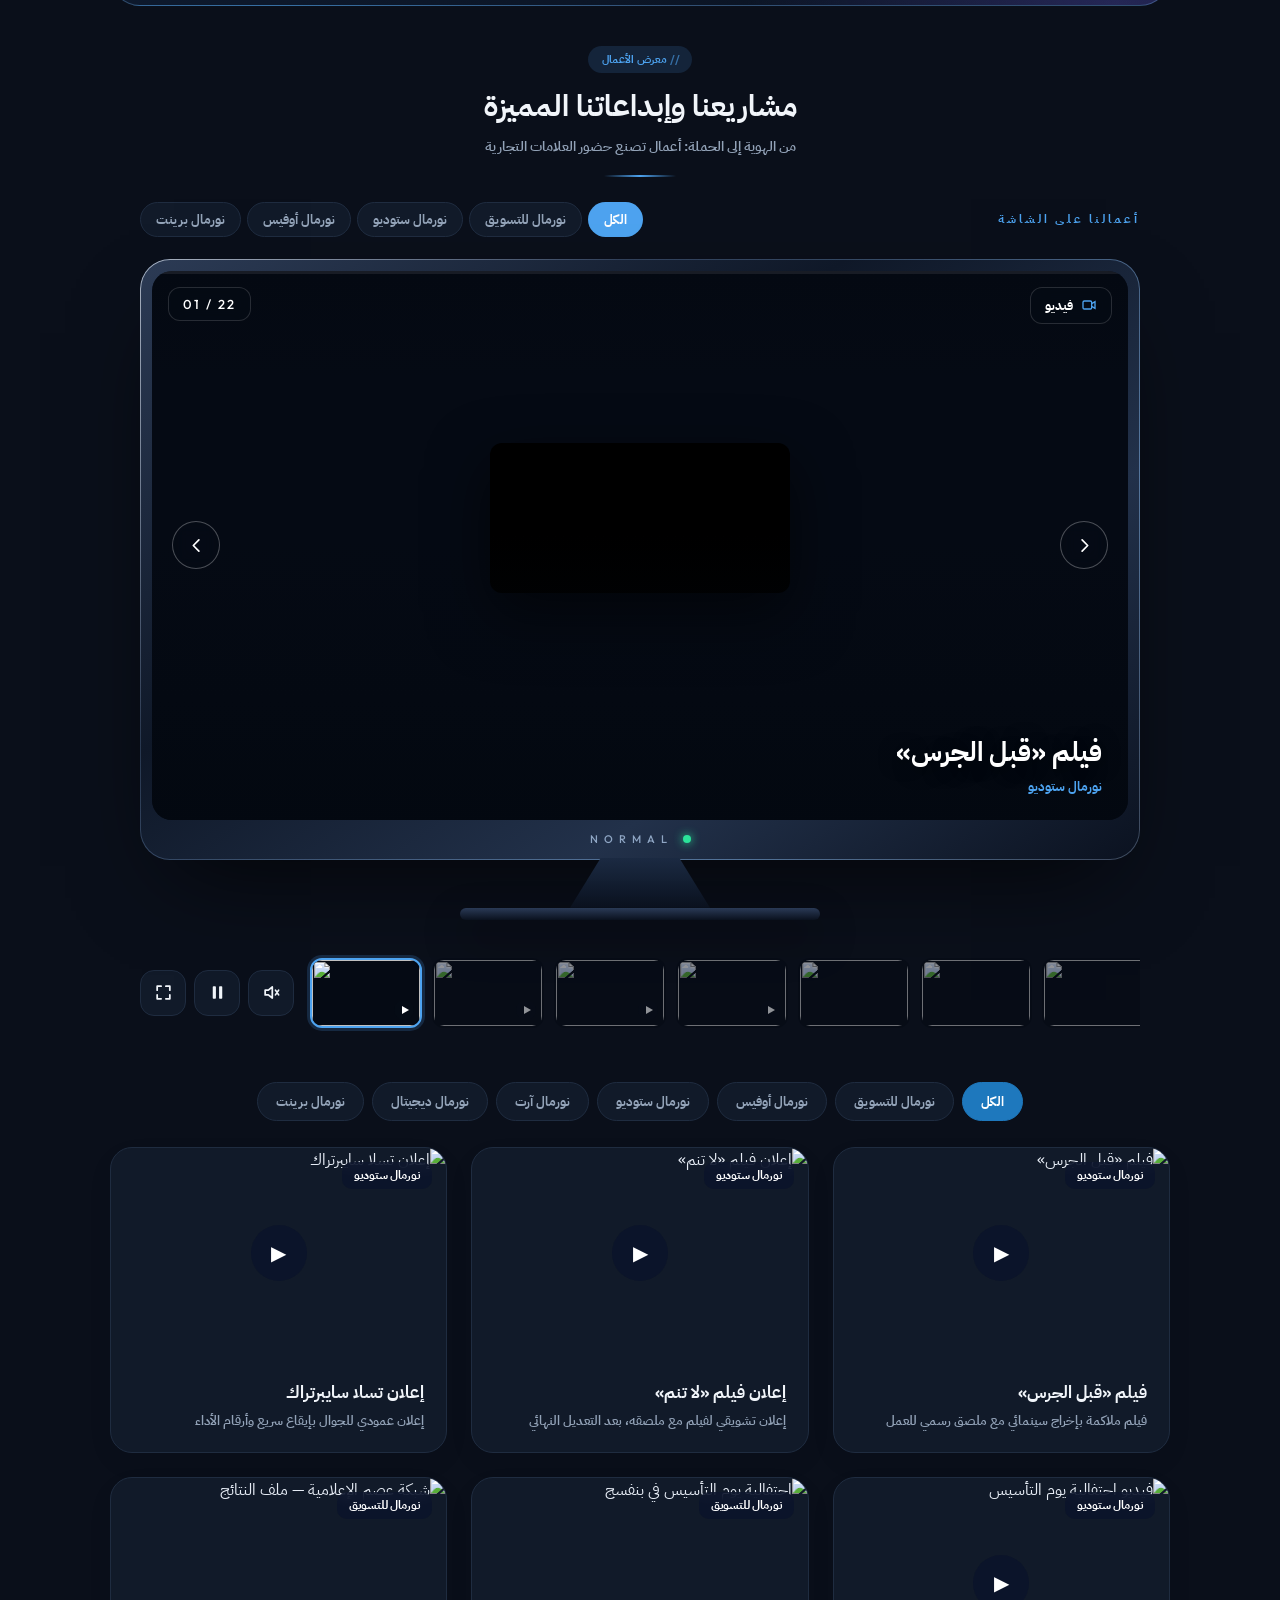
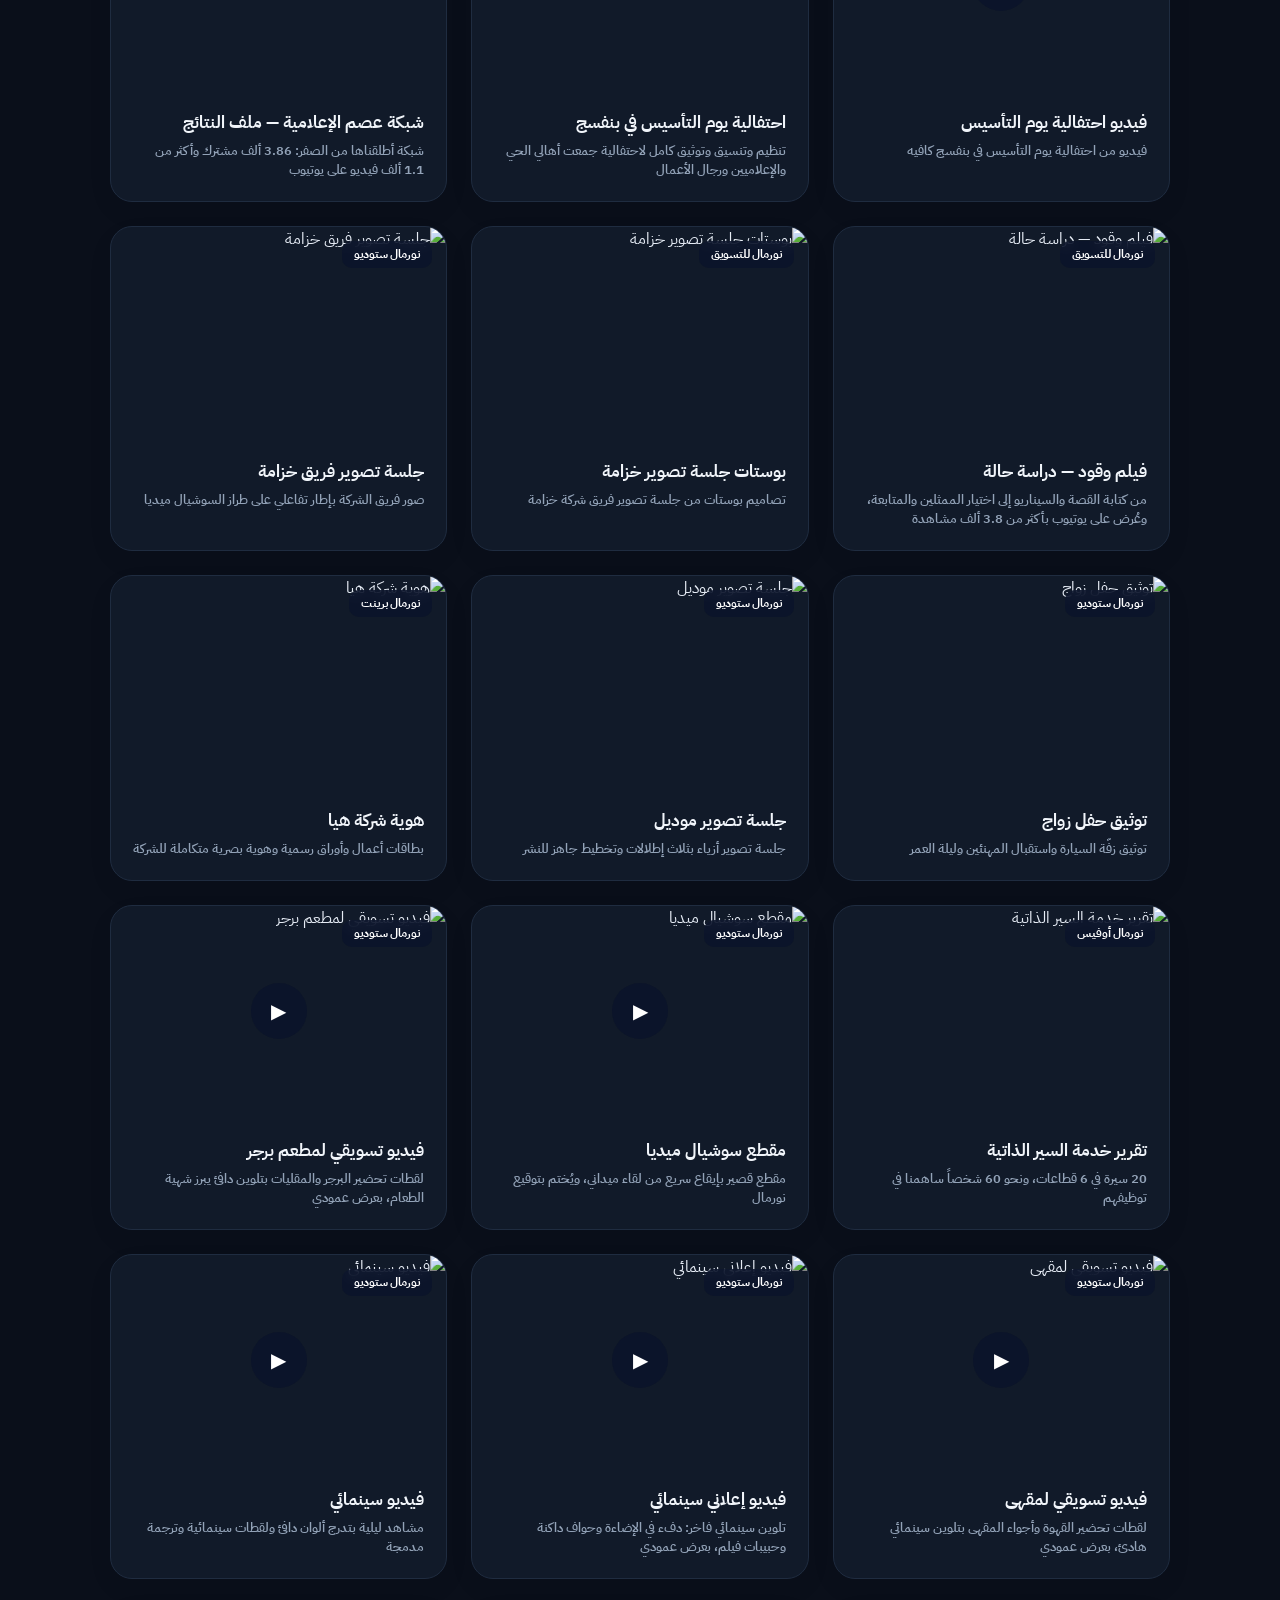
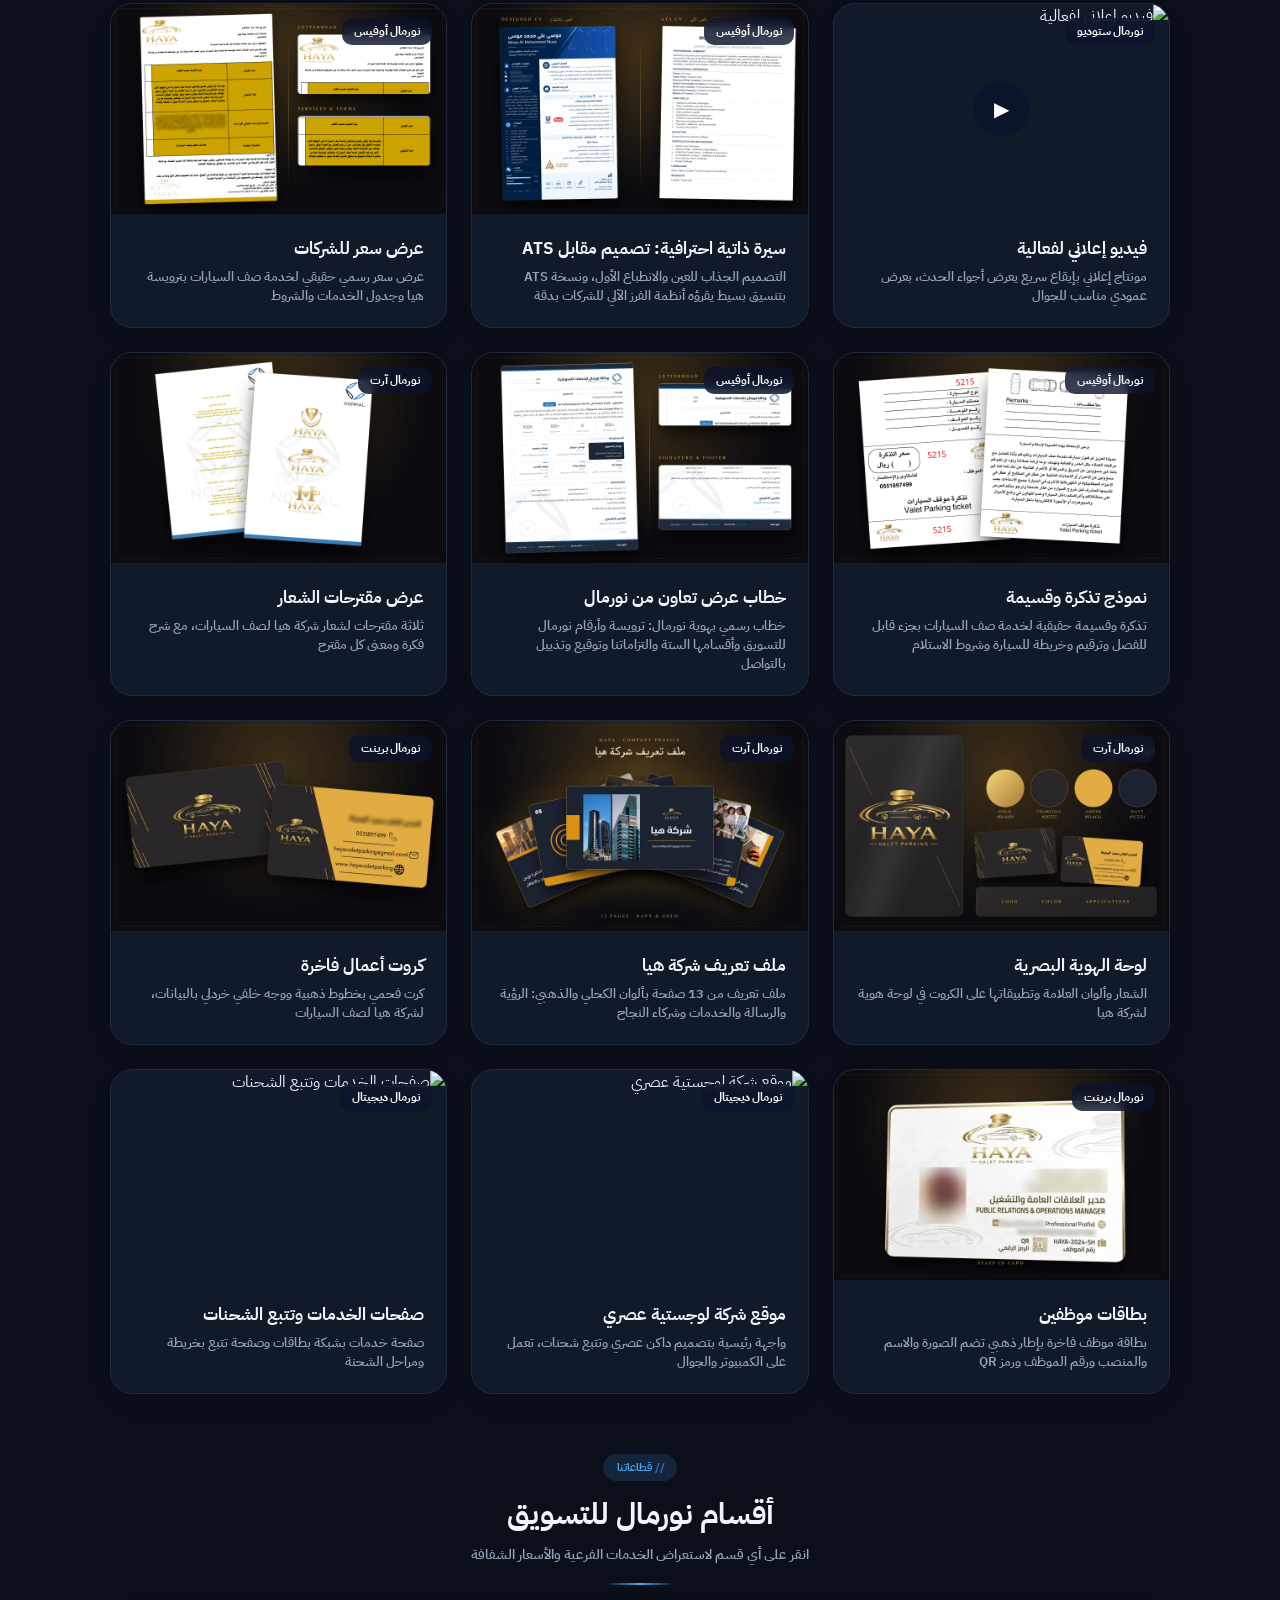
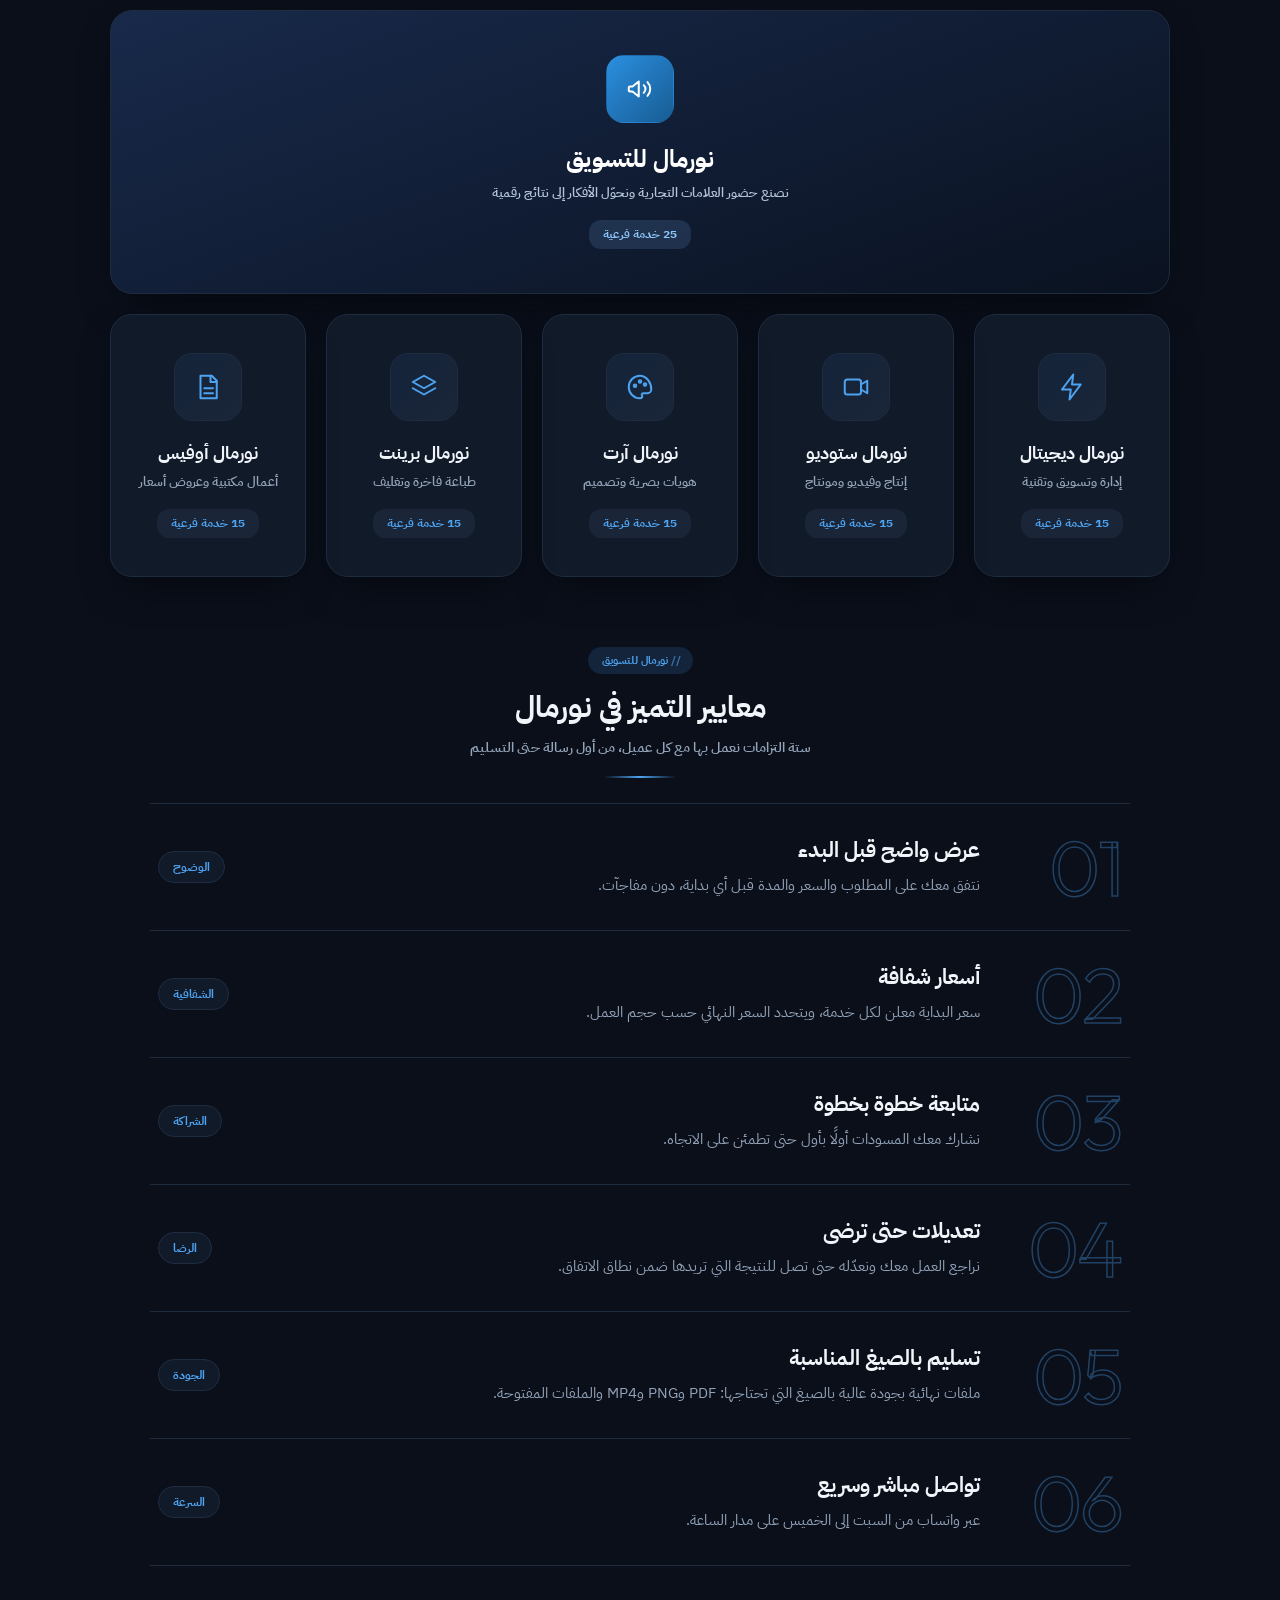
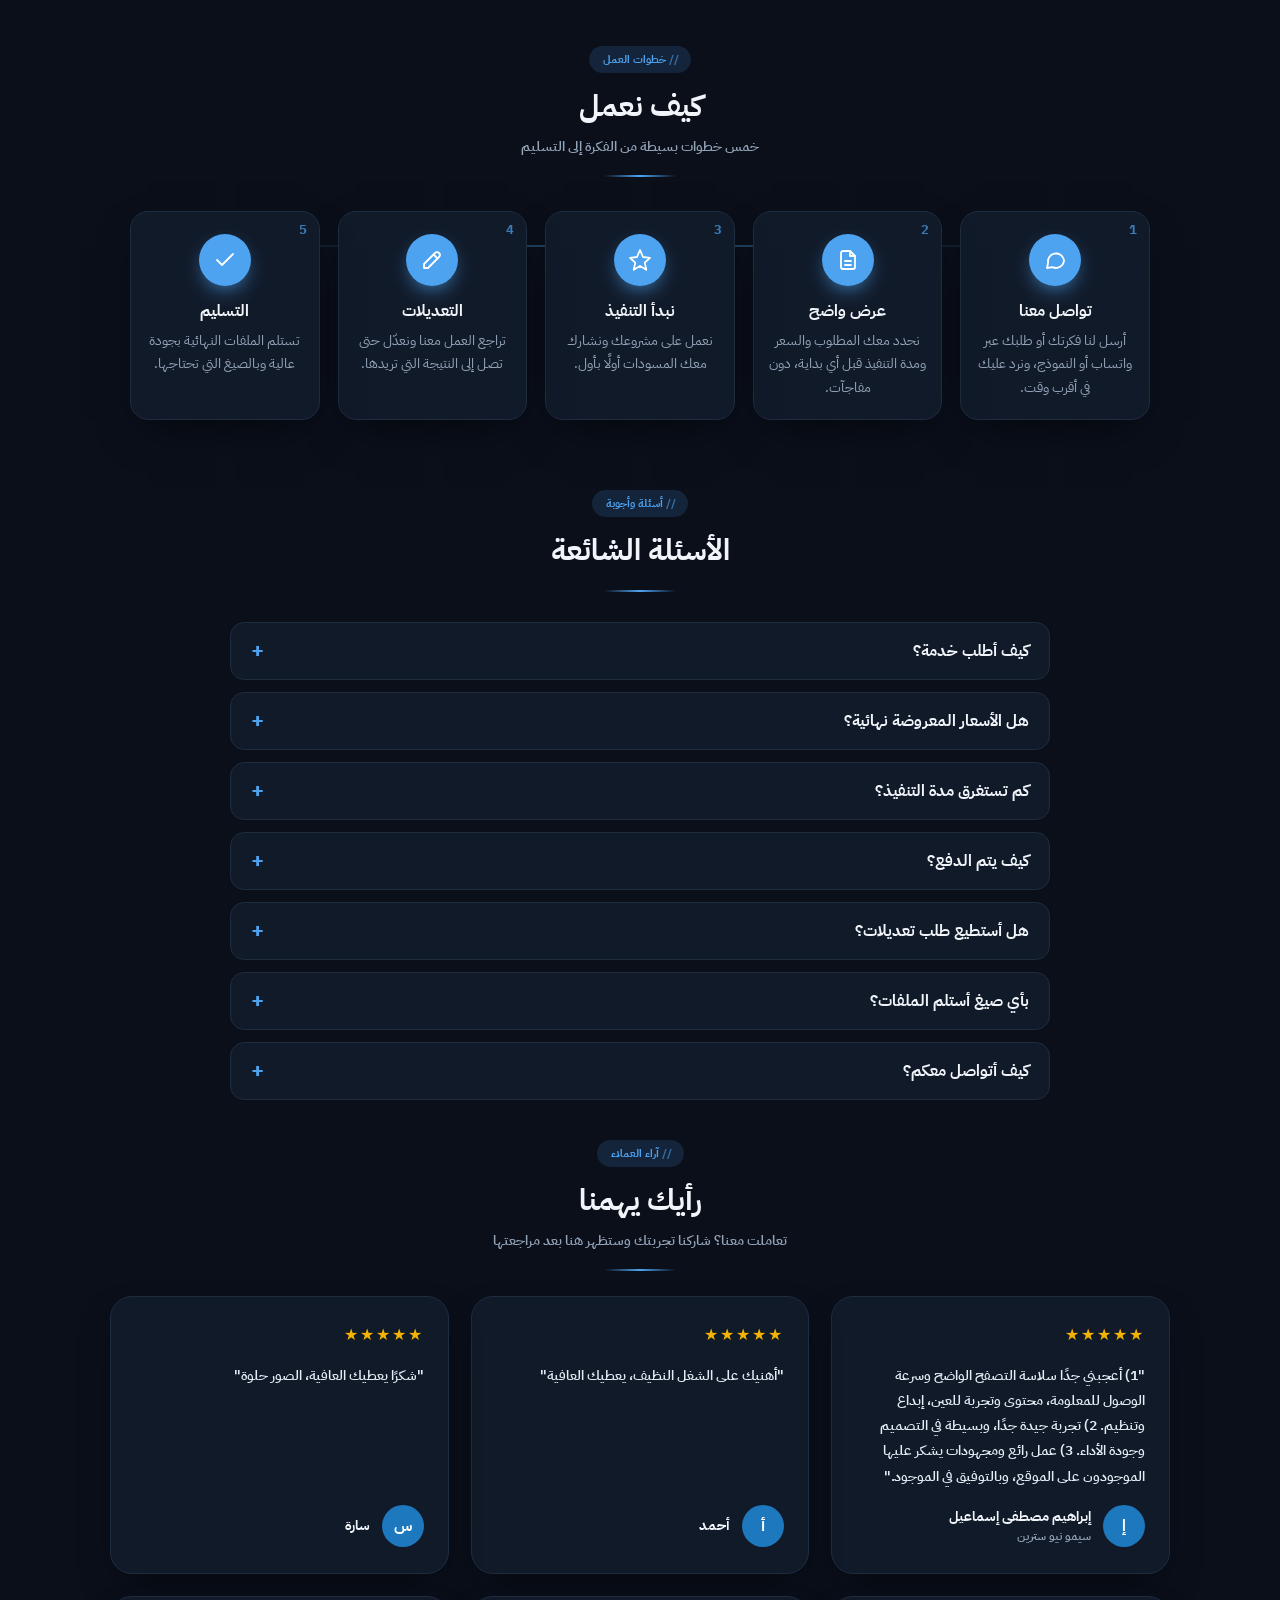
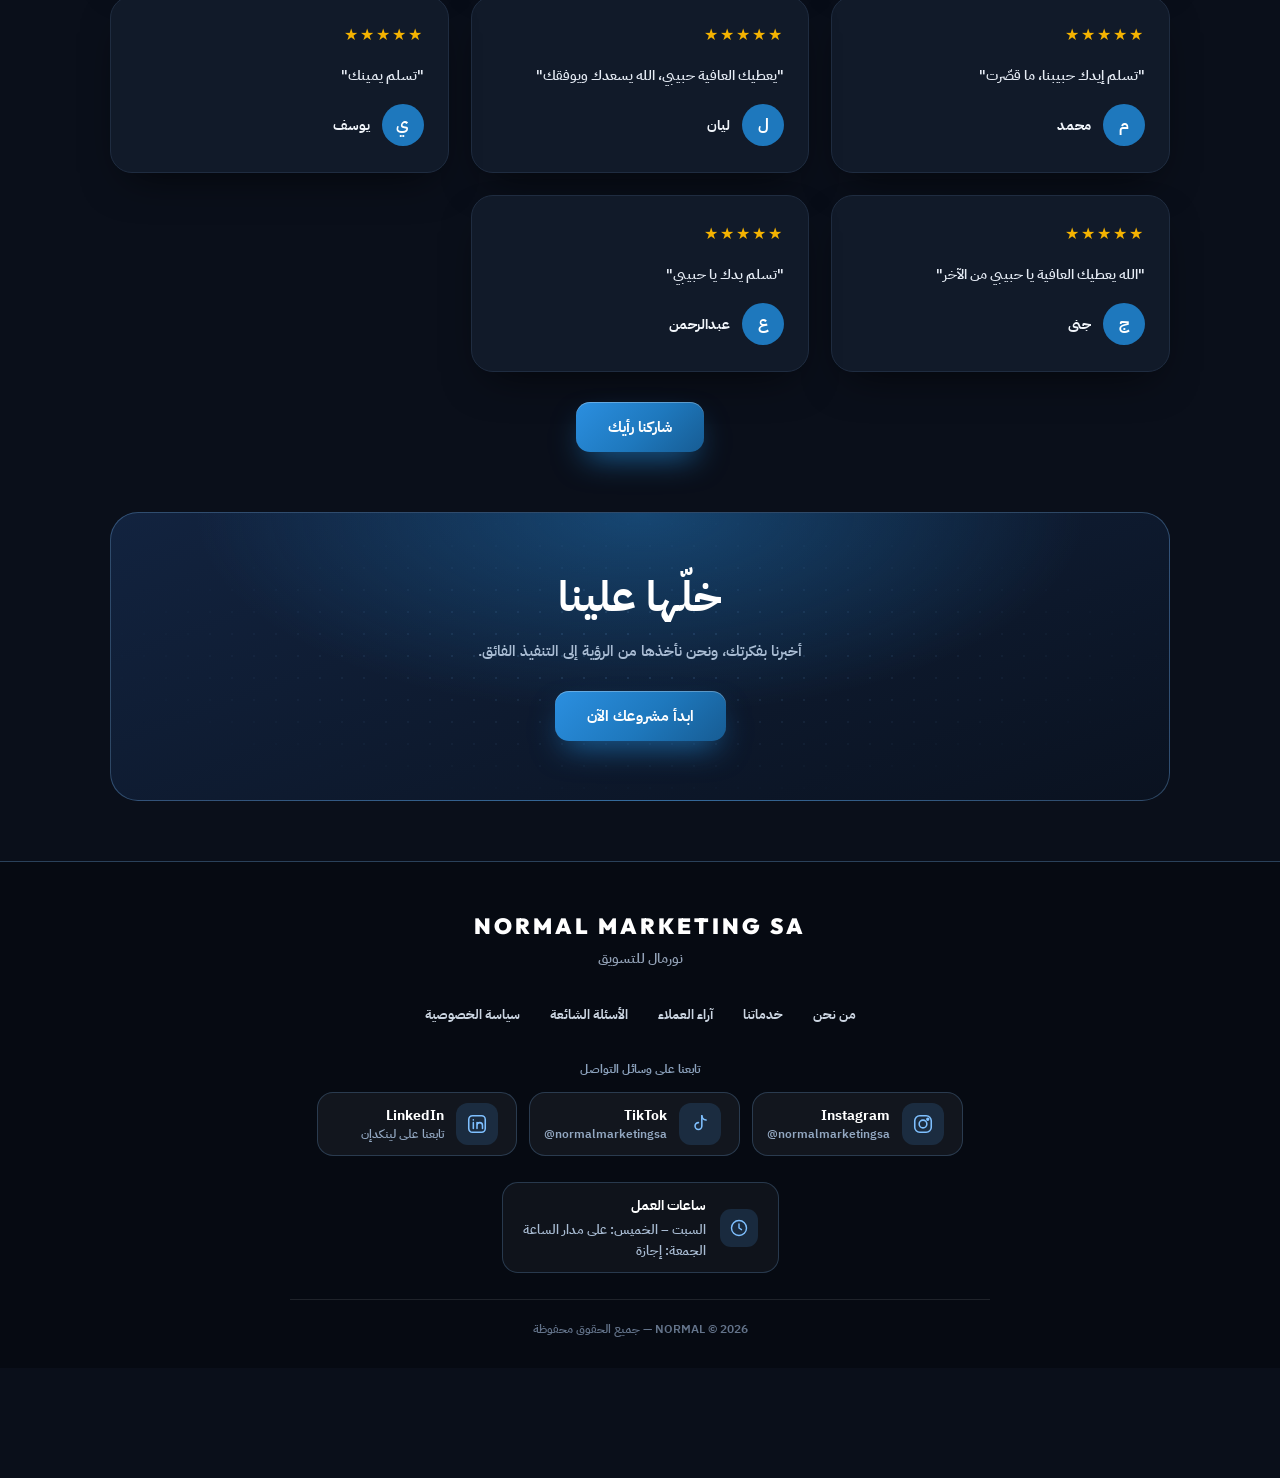
==== commit 89a87450: "Replace generic 'agency' wording with Normal Marketing naming Co-Authored-By: Claude Sonnet 5.5 <nor" ====
--- a/index.html
+++ b/index.html
@@ -208,7 +208,7 @@
         <!-- قطاعات الوكالة الرئيسية (6 أقسام — التسويق أولًا) -->
         <main id="services-section">
             <div class="section-header">
-                <span class="section-tag" data-en="DIVISIONS" data-ar="قطاعات الوكالة" data-fr="DIVISIONS">قطاعات الوكالة</span>
+                <span class="section-tag" data-en="DIVISIONS" data-ar="قطاعاتنا" data-fr="DIVISIONS">قطاعاتنا</span>
                 <h2 class="section-title" data-en="Our Divisions" data-ar="أقسام نورمال للتسويق" data-fr="Nos Divisions">أقسام نورمال للتسويق</h2>
                 <p class="section-desc" data-en="Click any division to explore sub-services and transparent pricing" data-ar="انقر على أي قسم لاستعراض الخدمات الفرعية والأسعار الشفافة" data-fr="Cliquez sur une division">انقر على أي قسم لاستعراض الخدمات الفرعية والأسعار الشفافة</p>
             </div>
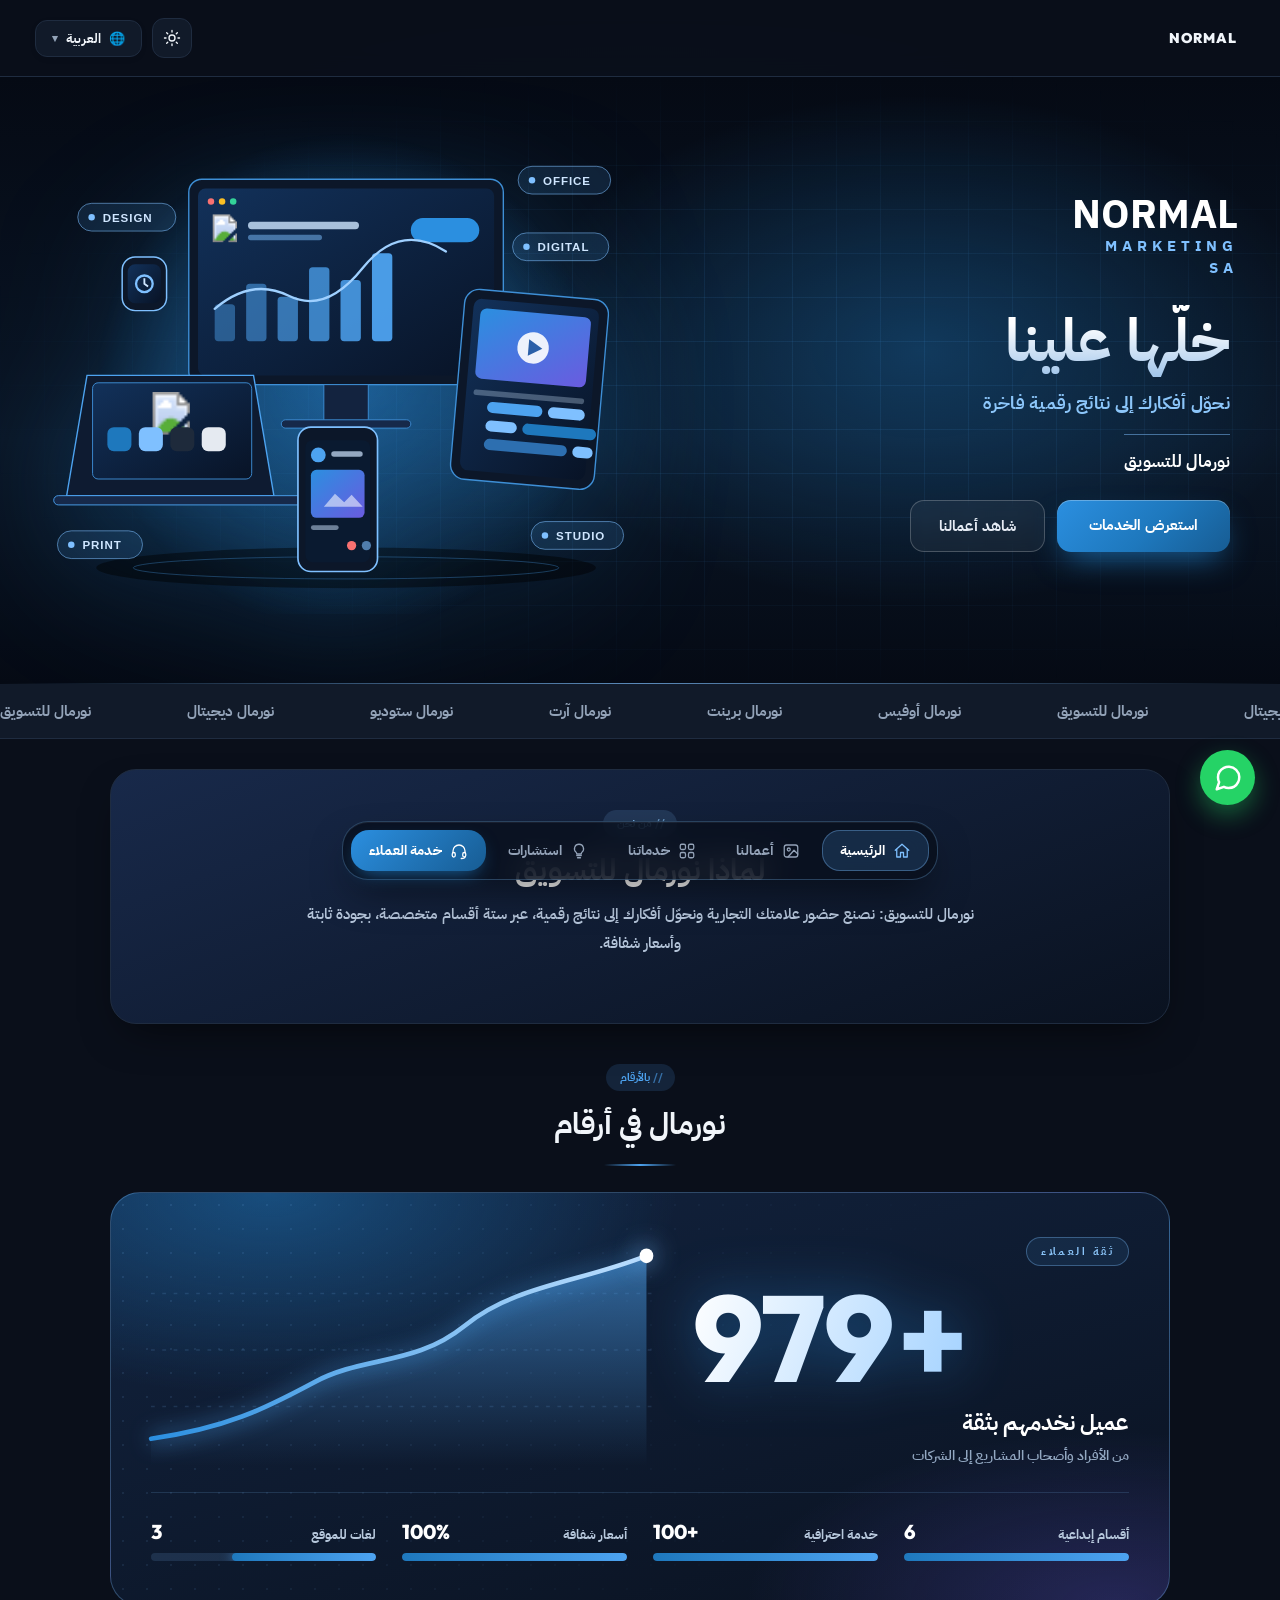
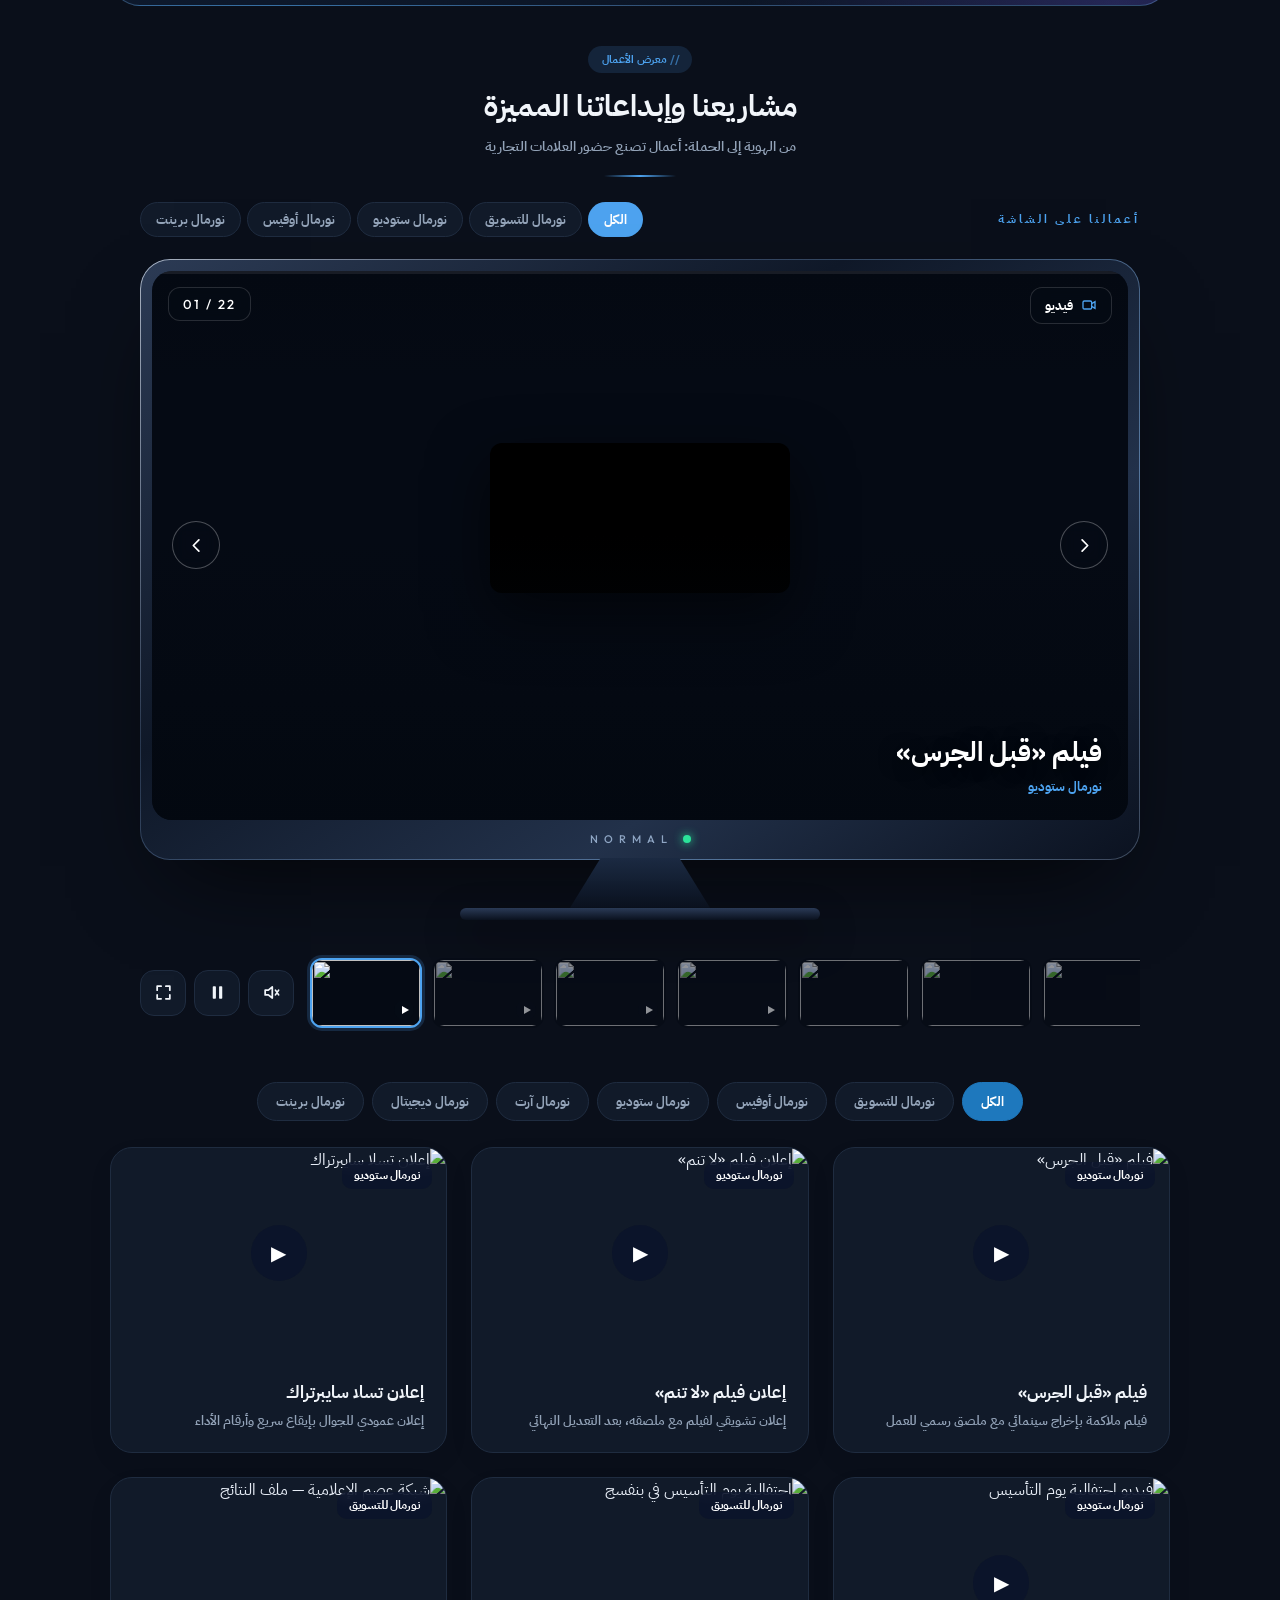
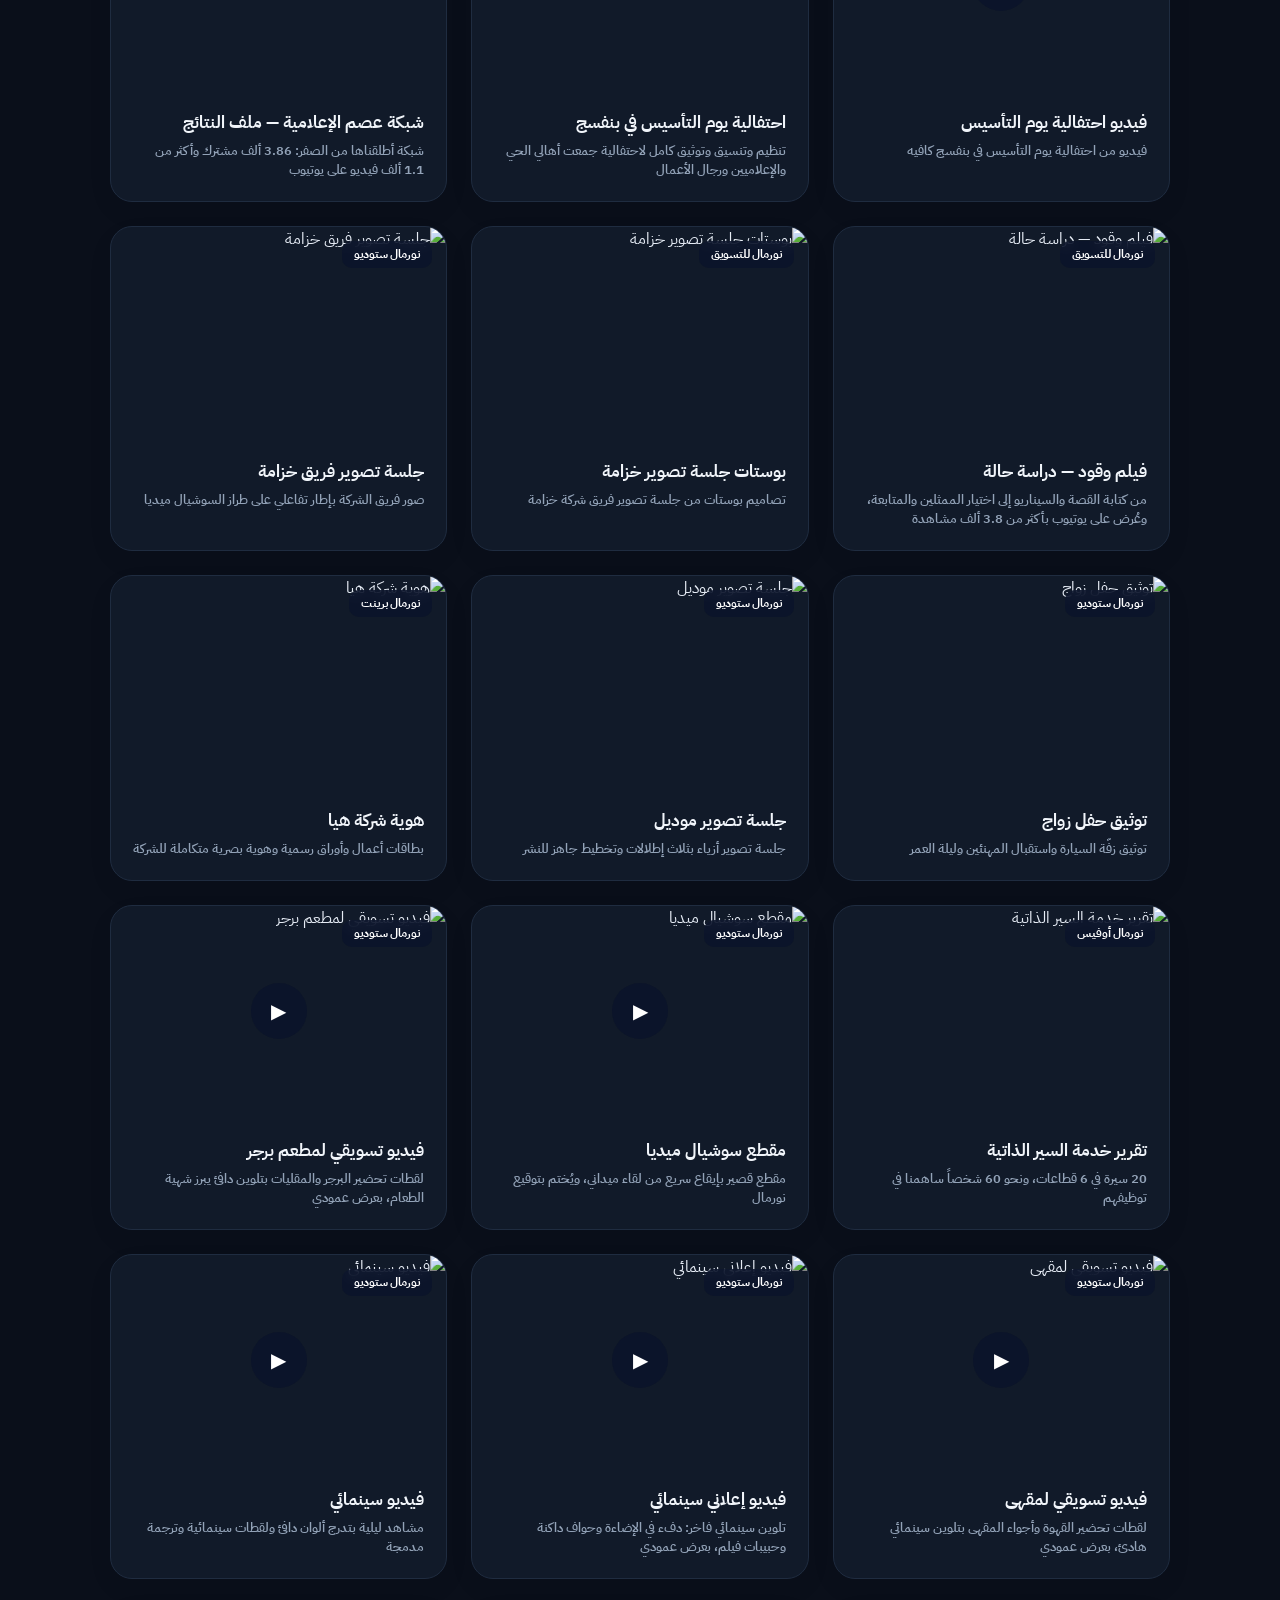
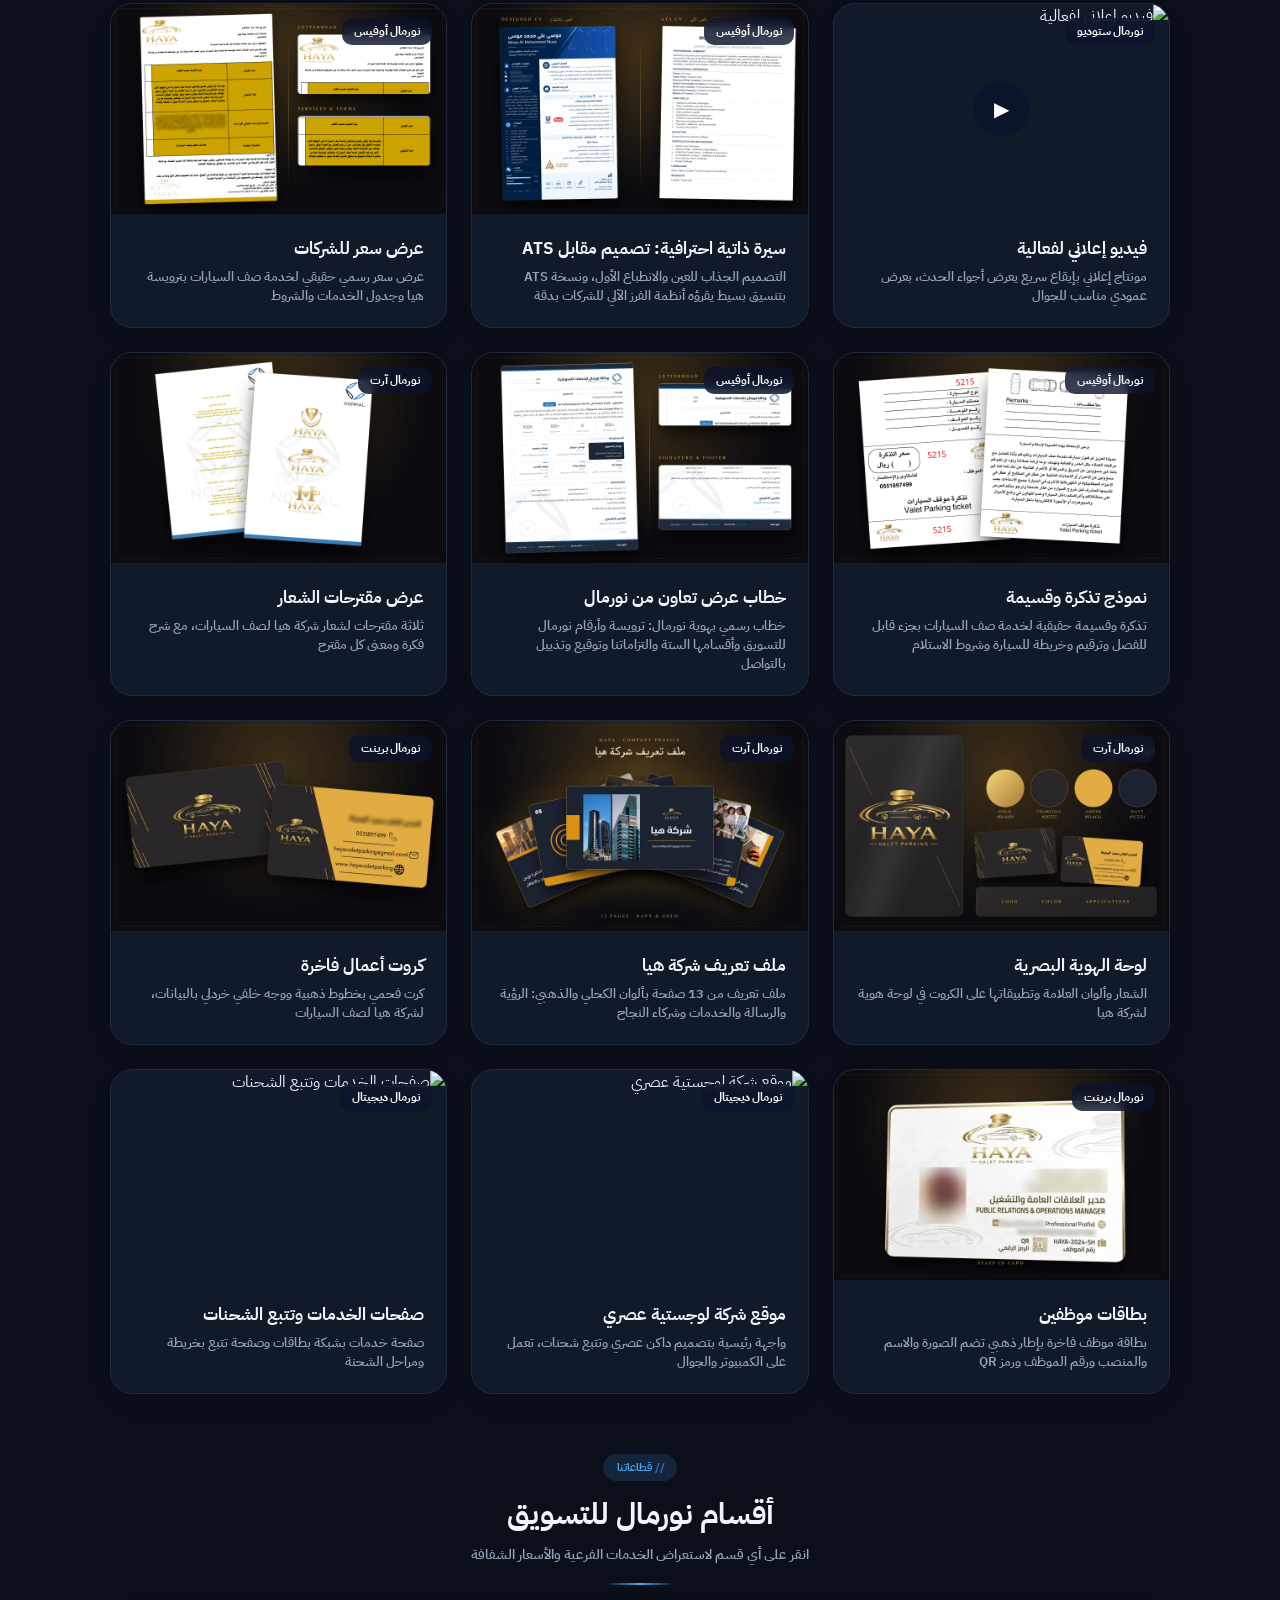
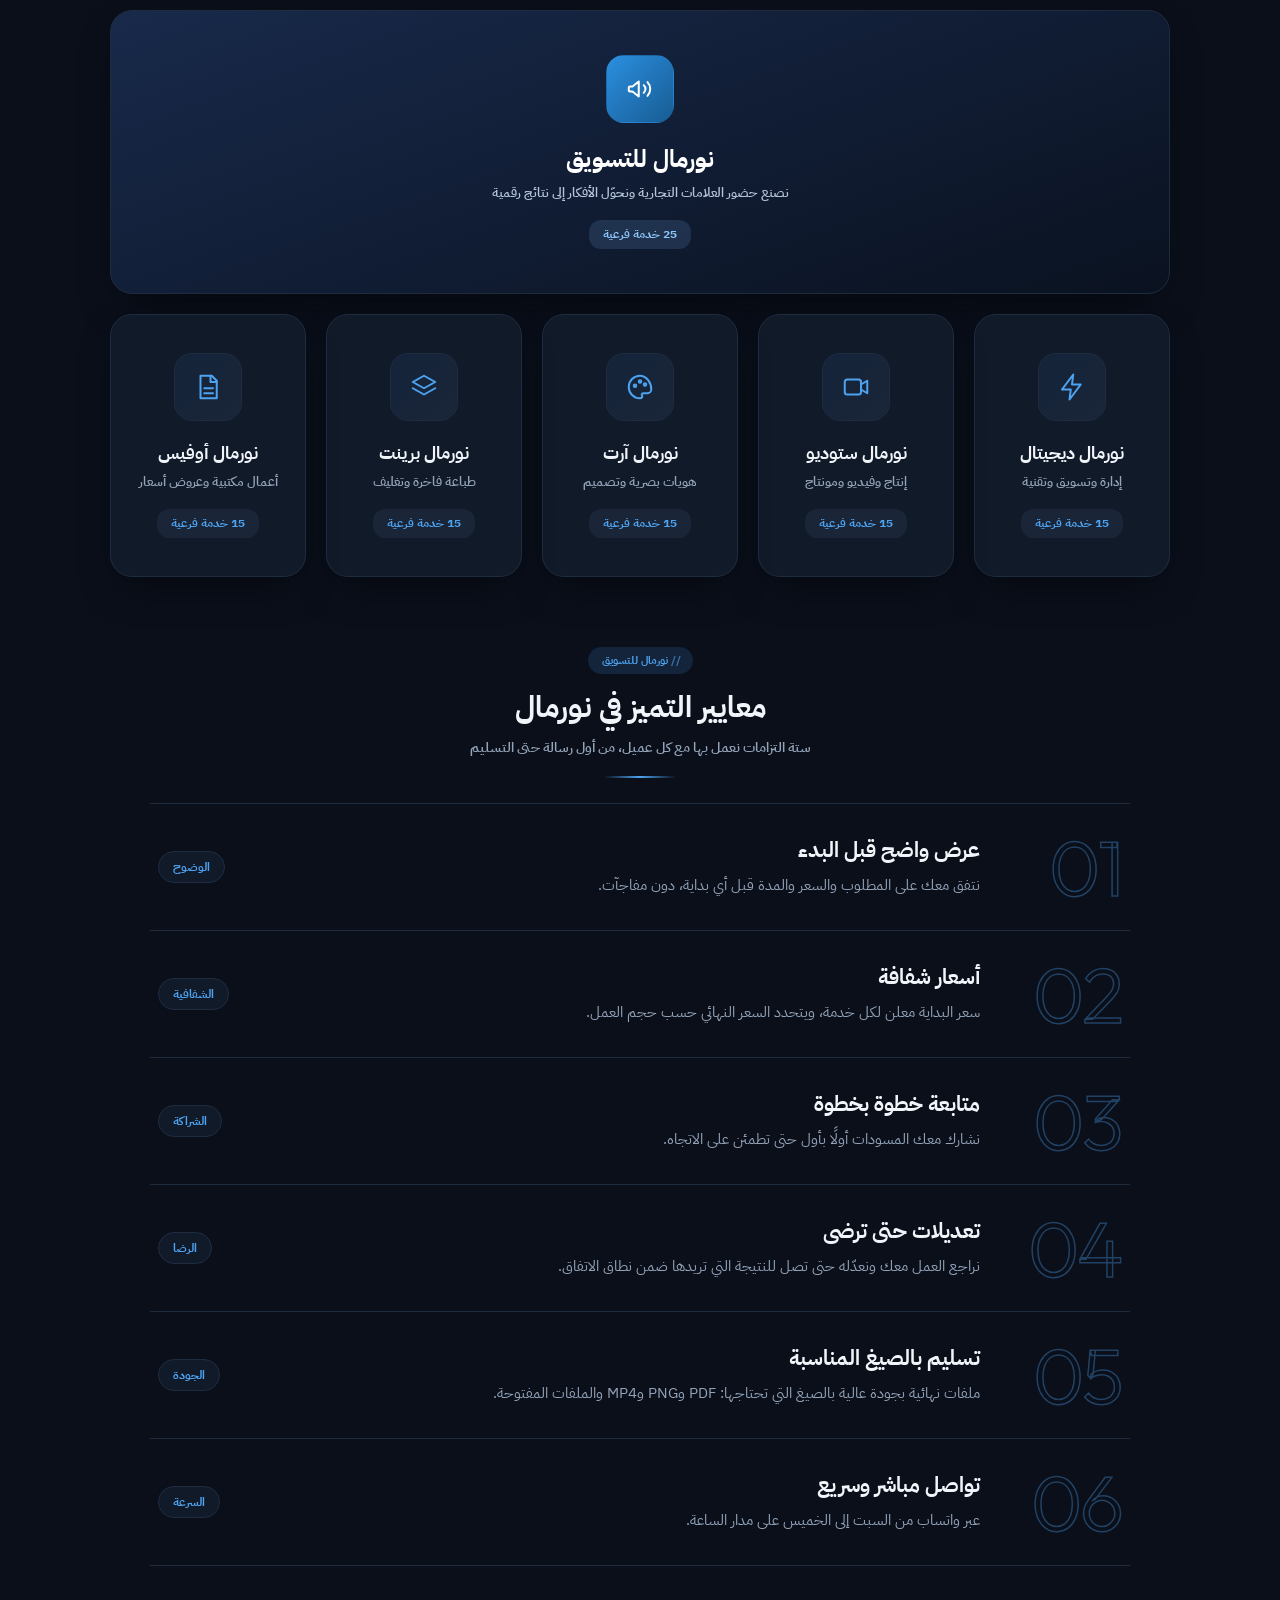
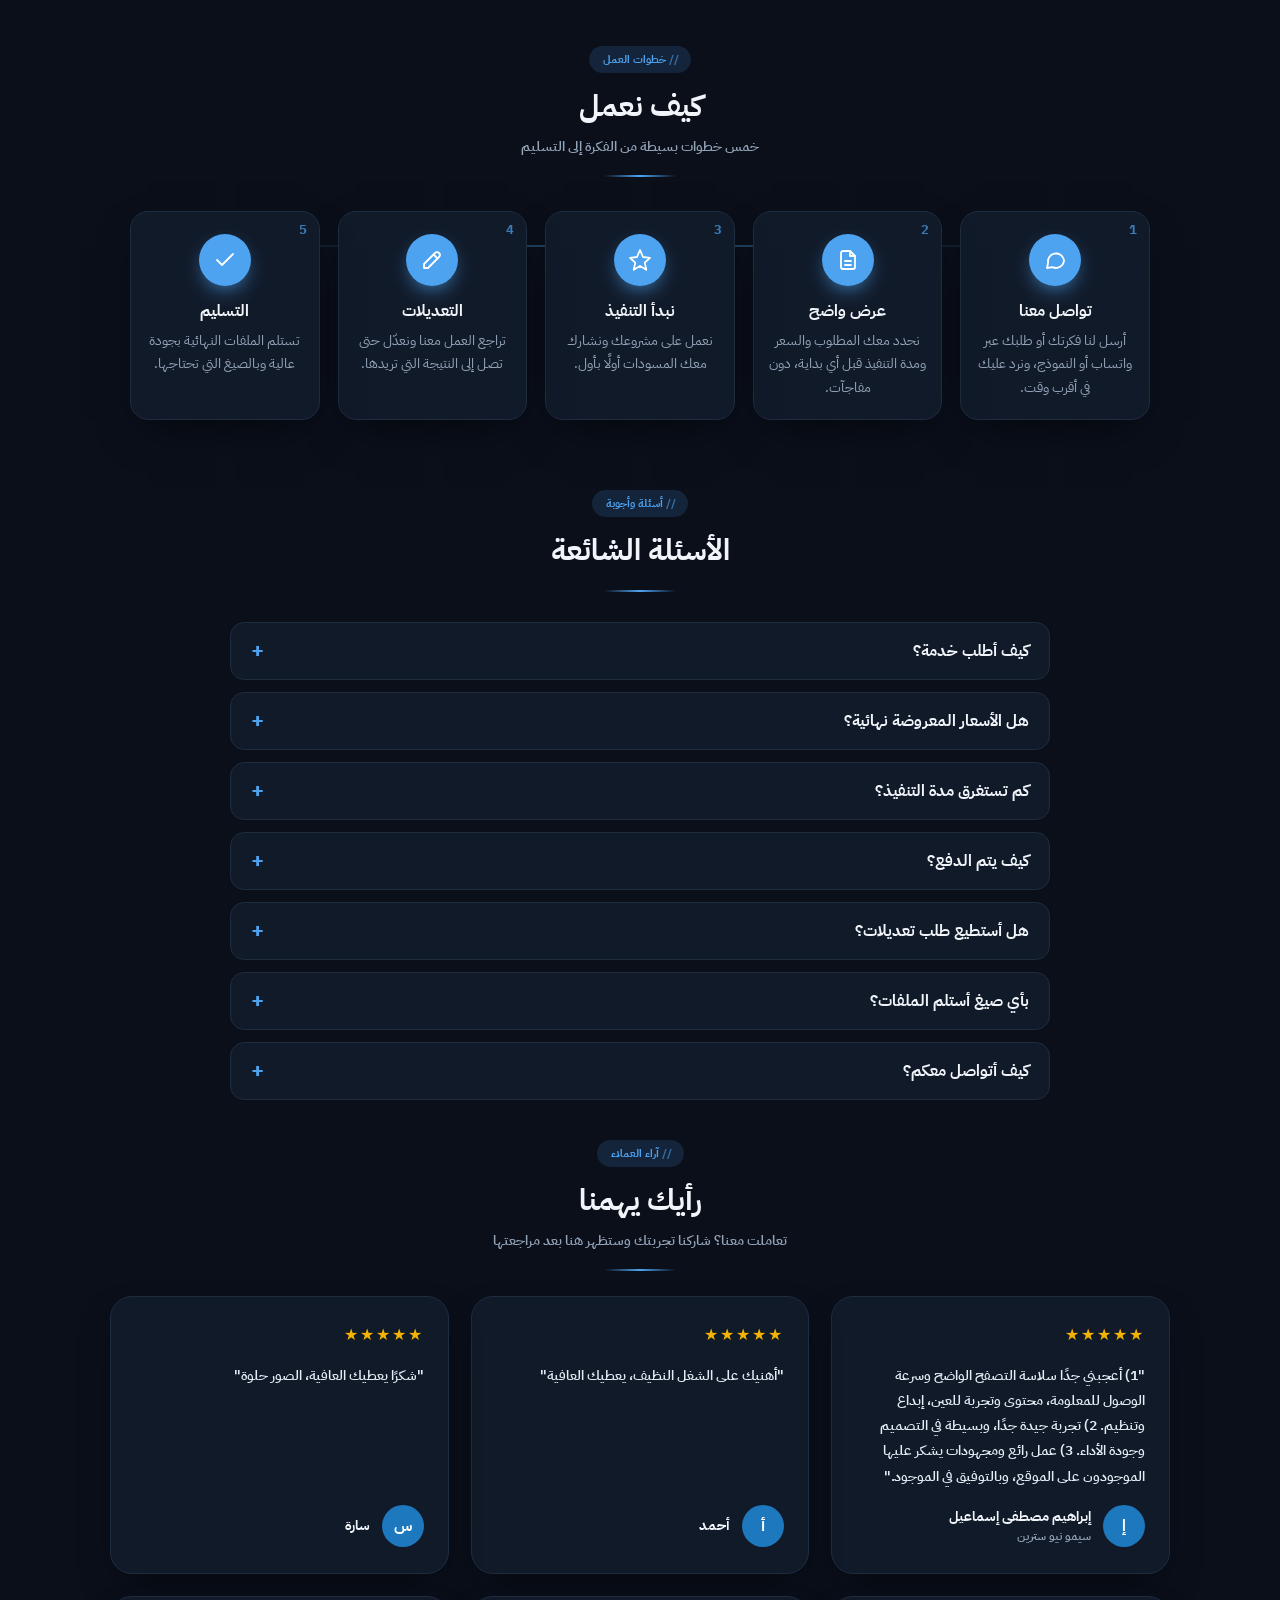
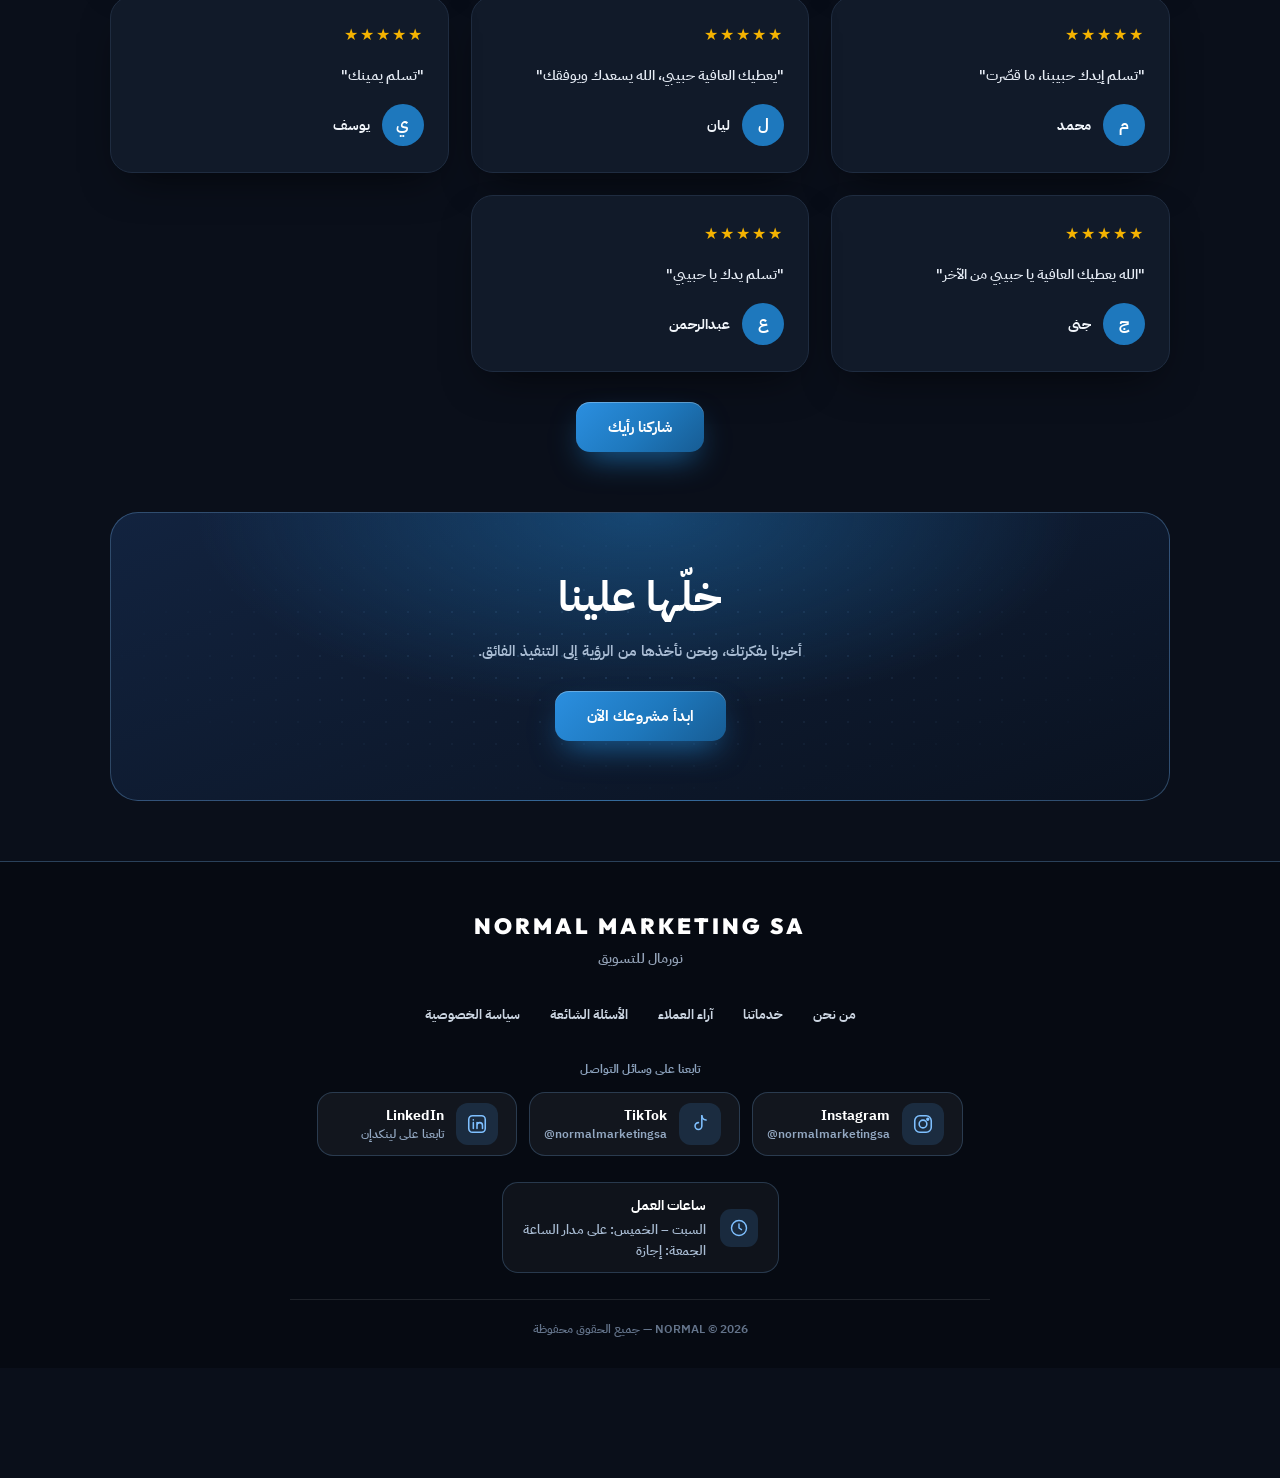
==== commit c4085bef: "About text: drop 'agency' wording (EN/FR) Co-Authored-By: Claude Sonnet 5.5 <noreply@anthropic.com> " ====
--- a/index.html
+++ b/index.html
@@ -114,7 +114,7 @@
             <div class="about-card">
                 <span class="section-tag" data-en="ABOUT US" data-ar="من نحن" data-fr="À PROPOS">من نحن</span>
                 <h2 class="section-title" data-en="Why Normal Marketing SA" data-ar="لماذا نورمال للتسويق" data-fr="Pourquoi Normal Marketing SA">لماذا نورمال للتسويق</h2>
-                <p class="about-text" data-en="Normal Marketing SA is a marketing services agency: we build your brand&#39;s presence and turn ideas into digital results, with six specialised divisions, consistent quality and transparent pricing." data-ar="نورمال للتسويق: نصنع حضور علامتك التجارية ونحوّل أفكارك إلى نتائج رقمية، عبر ستة أقسام متخصصة، بجودة ثابتة وأسعار شفافة." data-fr="Normal Marketing SA est une agence de services marketing : nous construisons la présence de votre marque et transformons vos idées en résultats, avec six divisions spécialisées, une qualité constante et des prix transparents.">نورمال للتسويق: نصنع حضور علامتك التجارية ونحوّل أفكارك إلى نتائج رقمية، عبر ستة أقسام متخصصة، بجودة ثابتة وأسعار شفافة.</p>
+                <p class="about-text" data-en="Normal Marketing SA builds your brand&#39;s presence and turns ideas into digital results, with six specialised divisions, consistent quality and transparent pricing." data-ar="نورمال للتسويق: نصنع حضور علامتك التجارية ونحوّل أفكارك إلى نتائج رقمية، عبر ستة أقسام متخصصة، بجودة ثابتة وأسعار شفافة." data-fr="Normal Marketing SA construit la présence de votre marque et transforme vos idées en résultats numériques, avec six divisions spécialisées, une qualité constante et des prix transparents.">نورمال للتسويق: نصنع حضور علامتك التجارية ونحوّل أفكارك إلى نتائج رقمية، عبر ستة أقسام متخصصة، بجودة ثابتة وأسعار شفافة.</p>
             </div>
         </section>
 
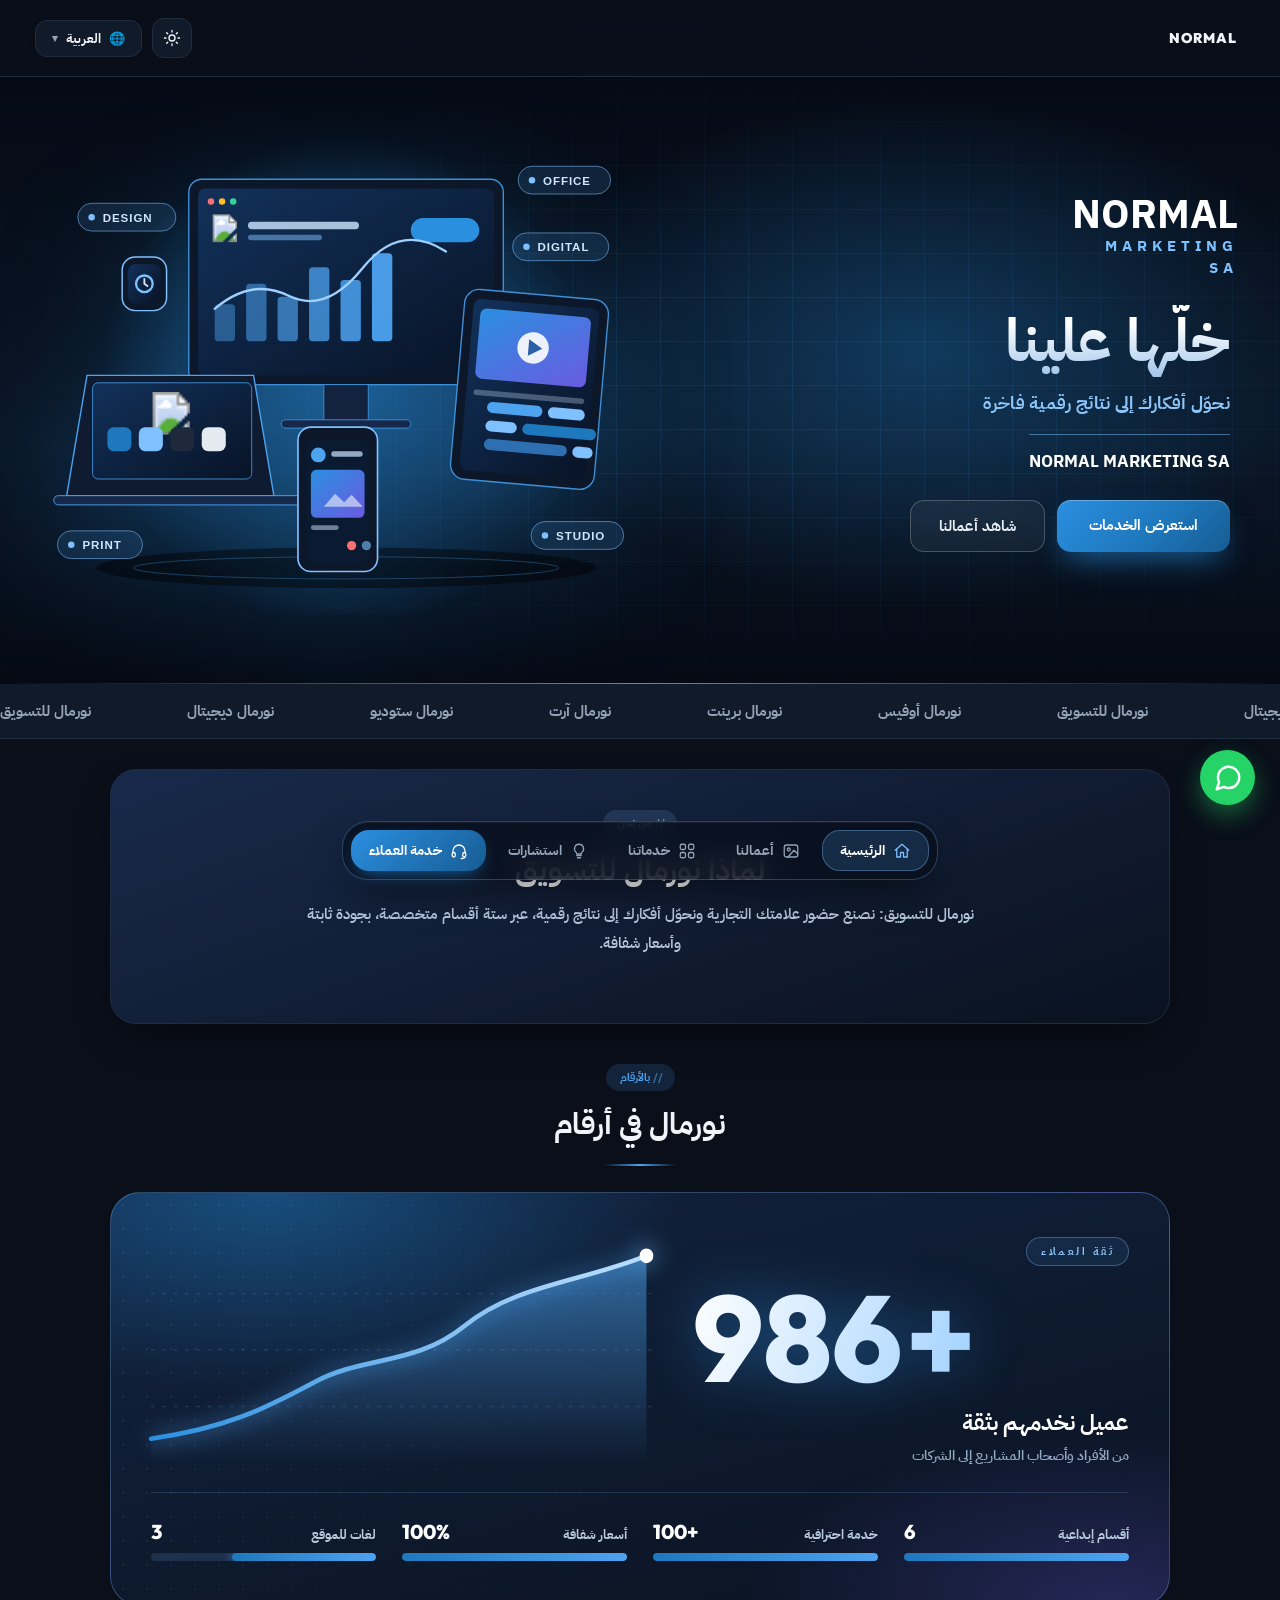
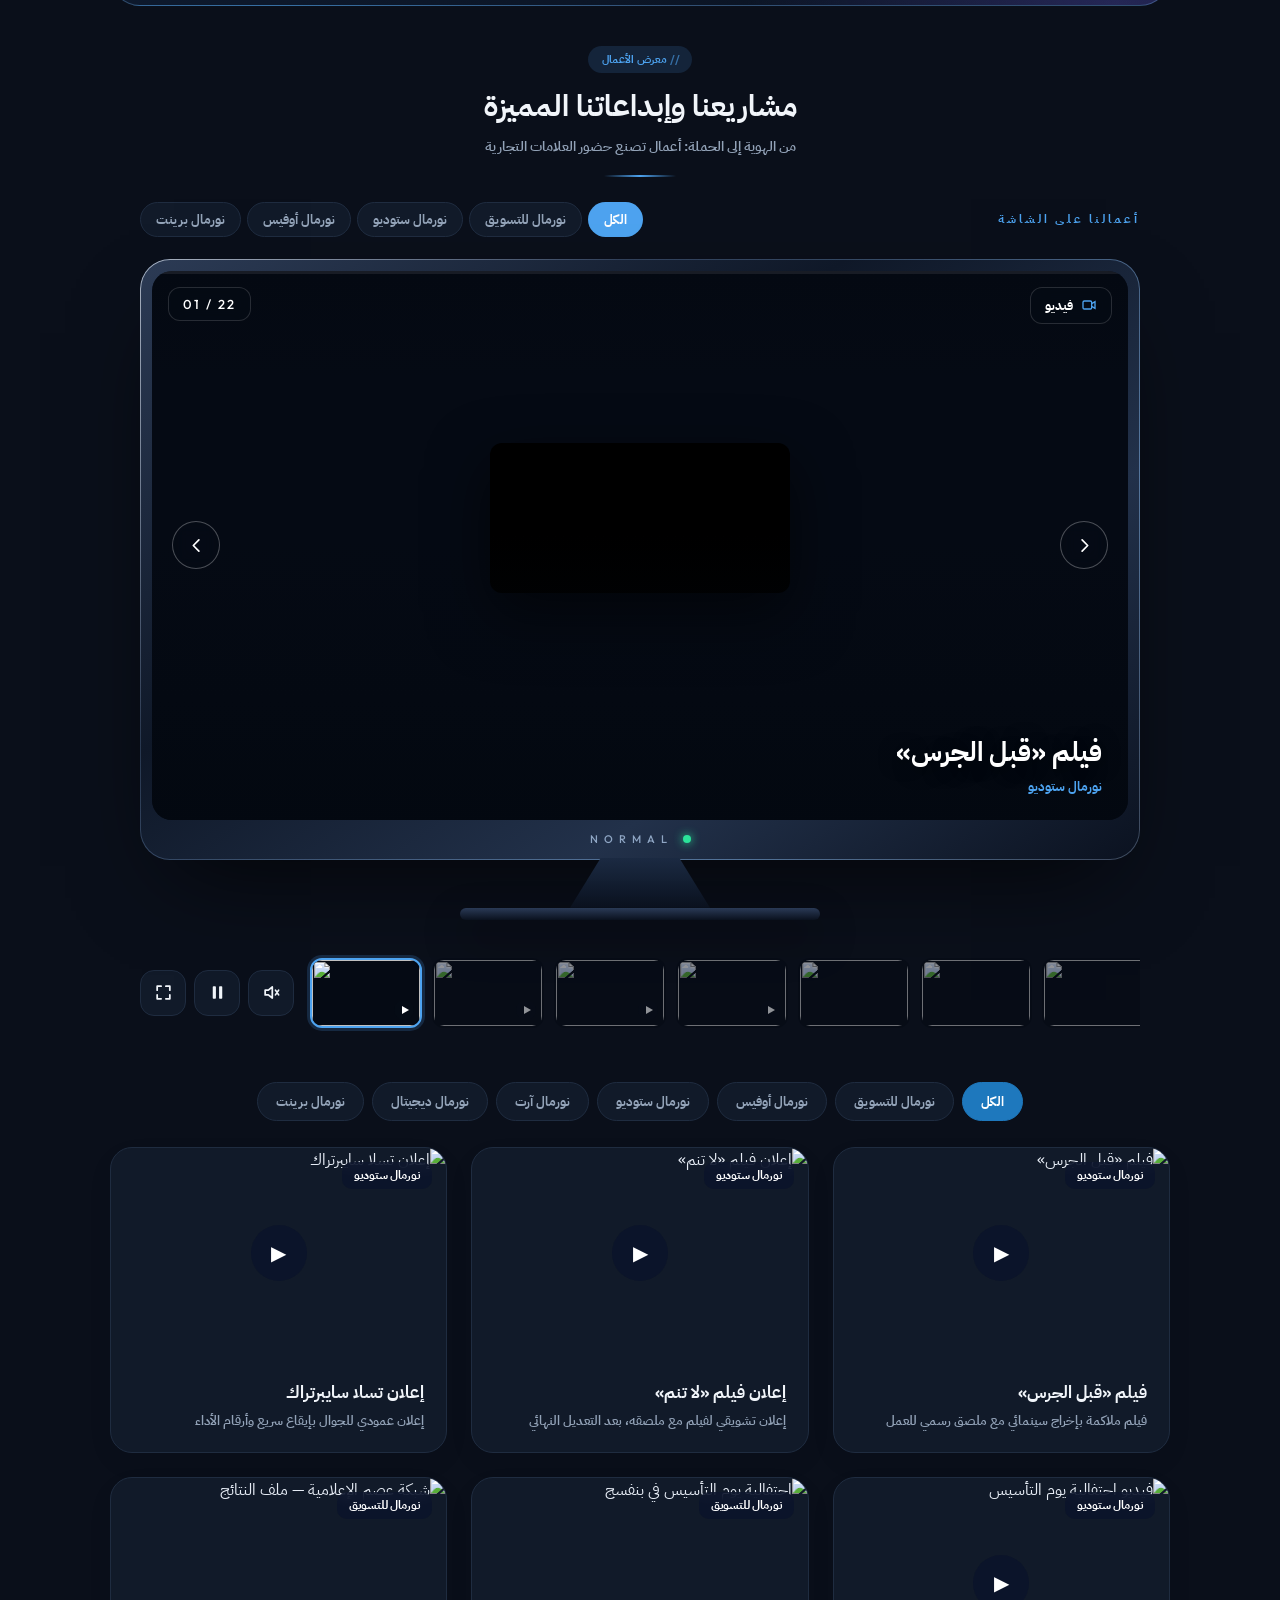
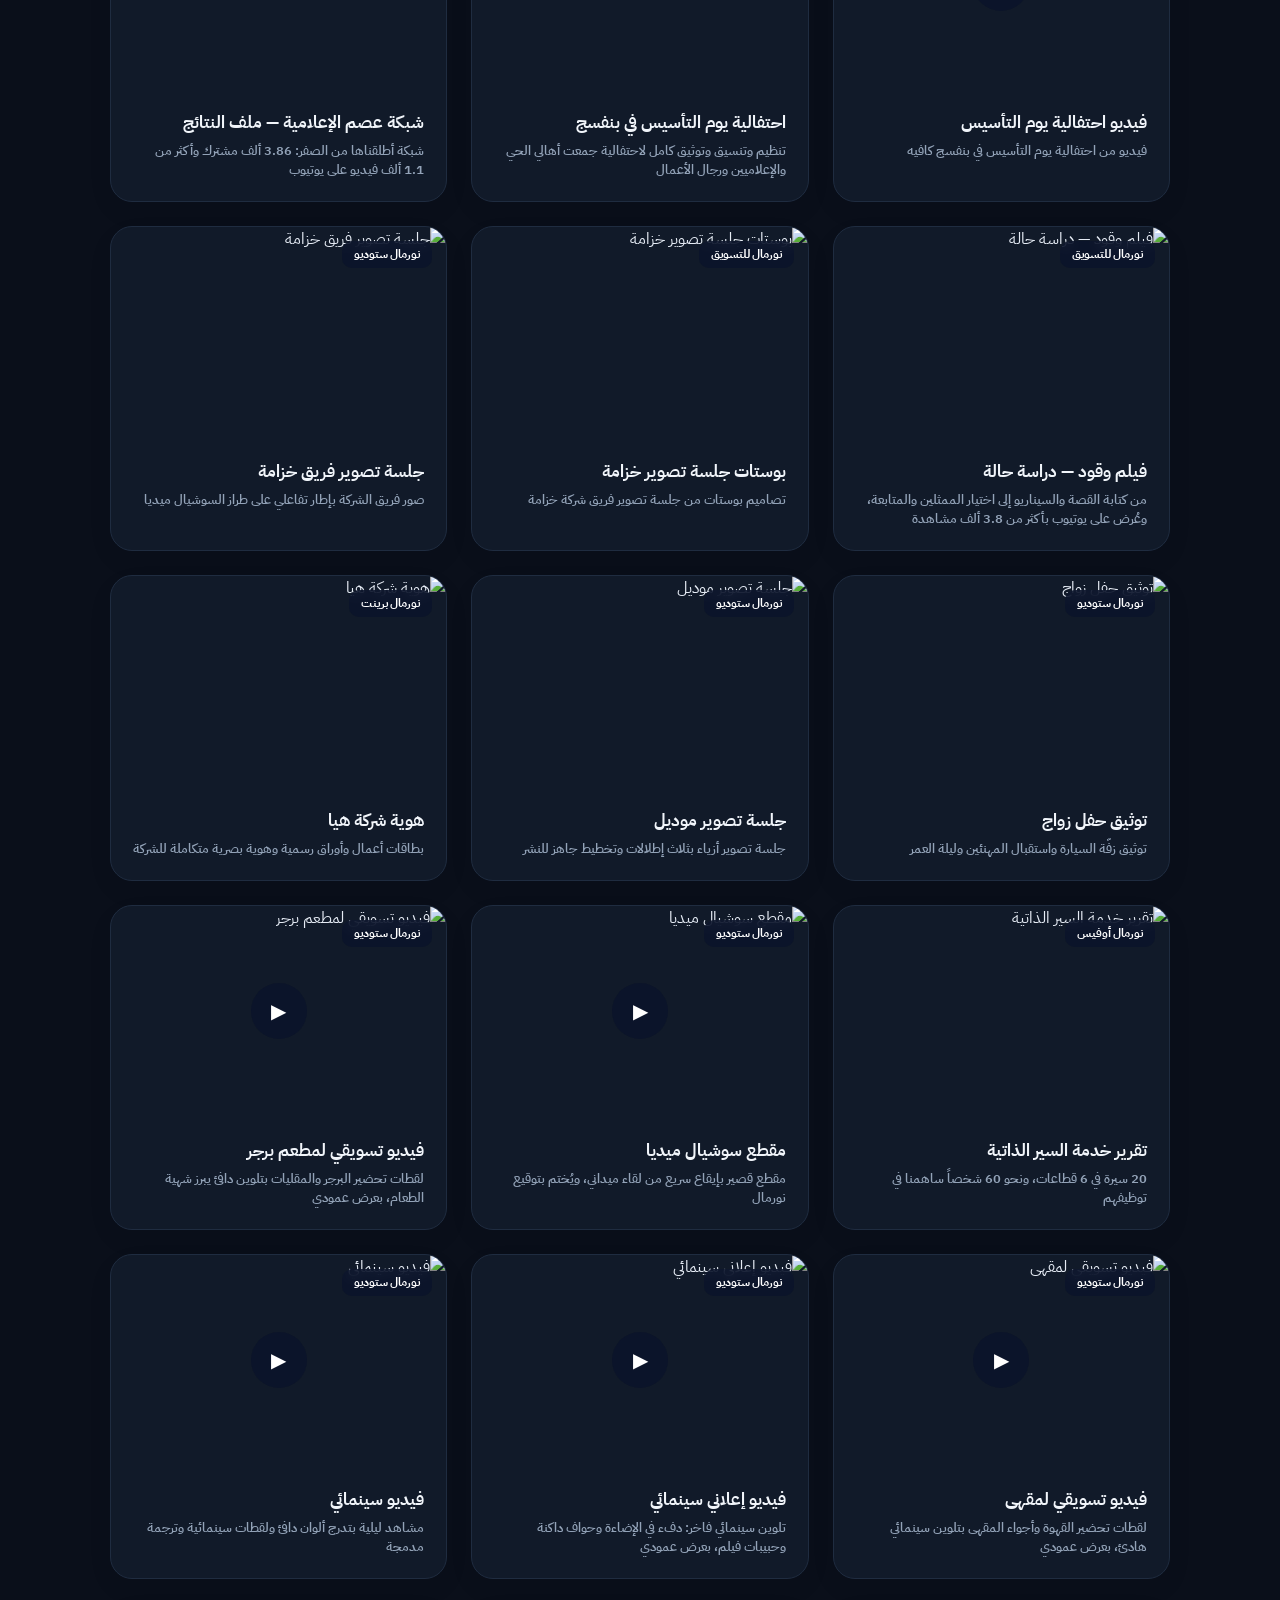
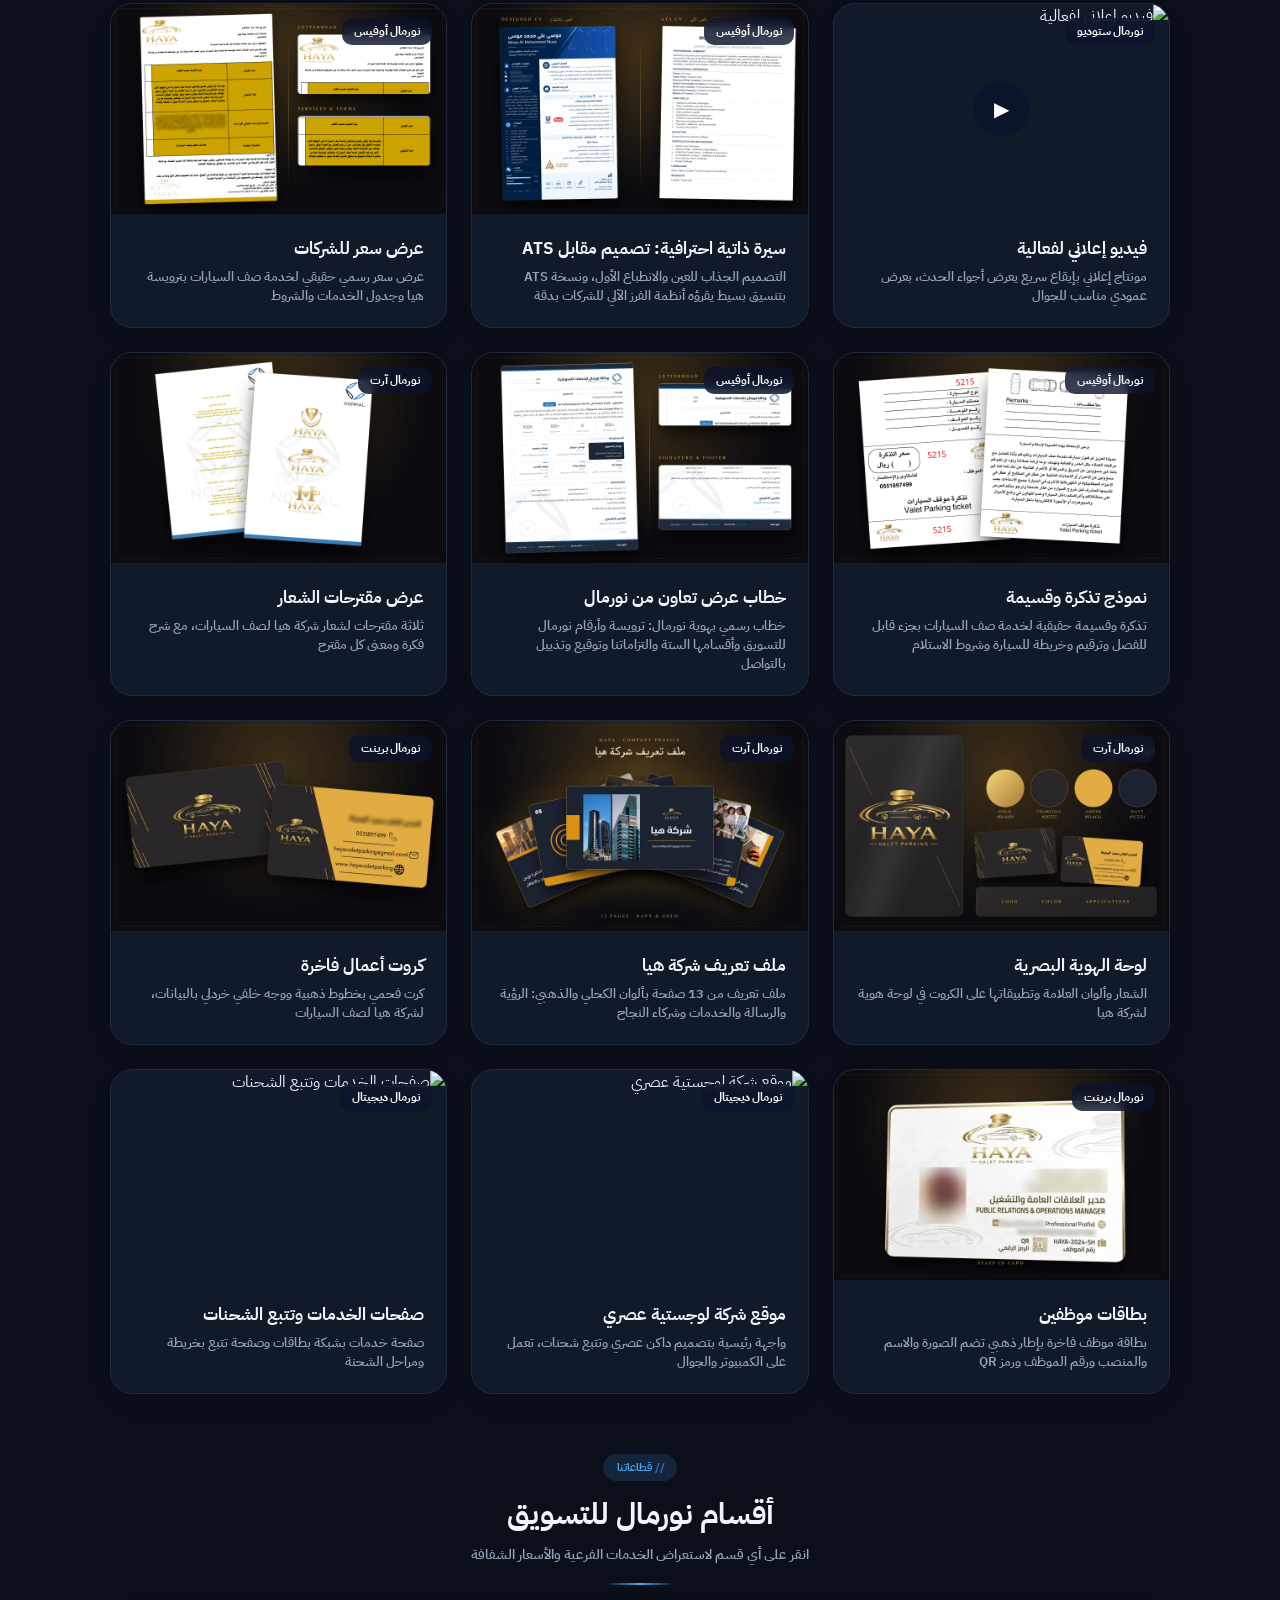
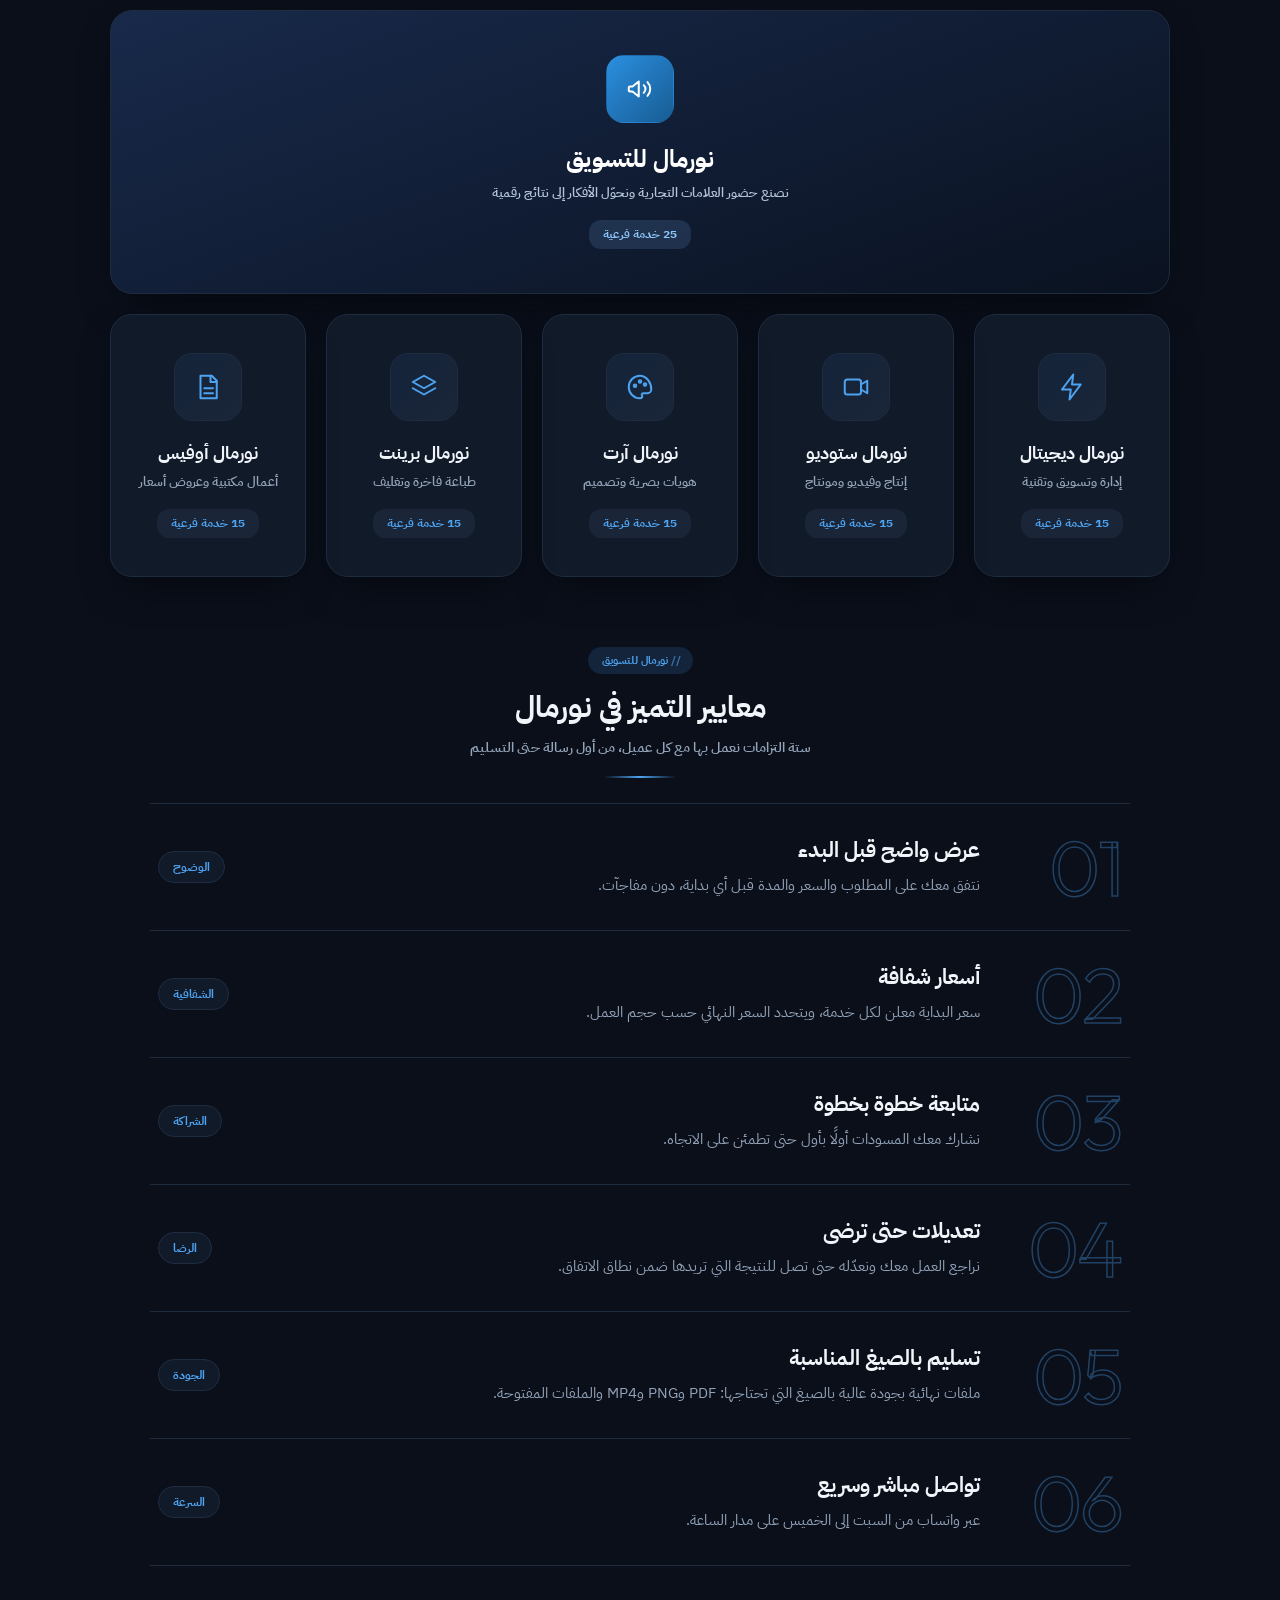
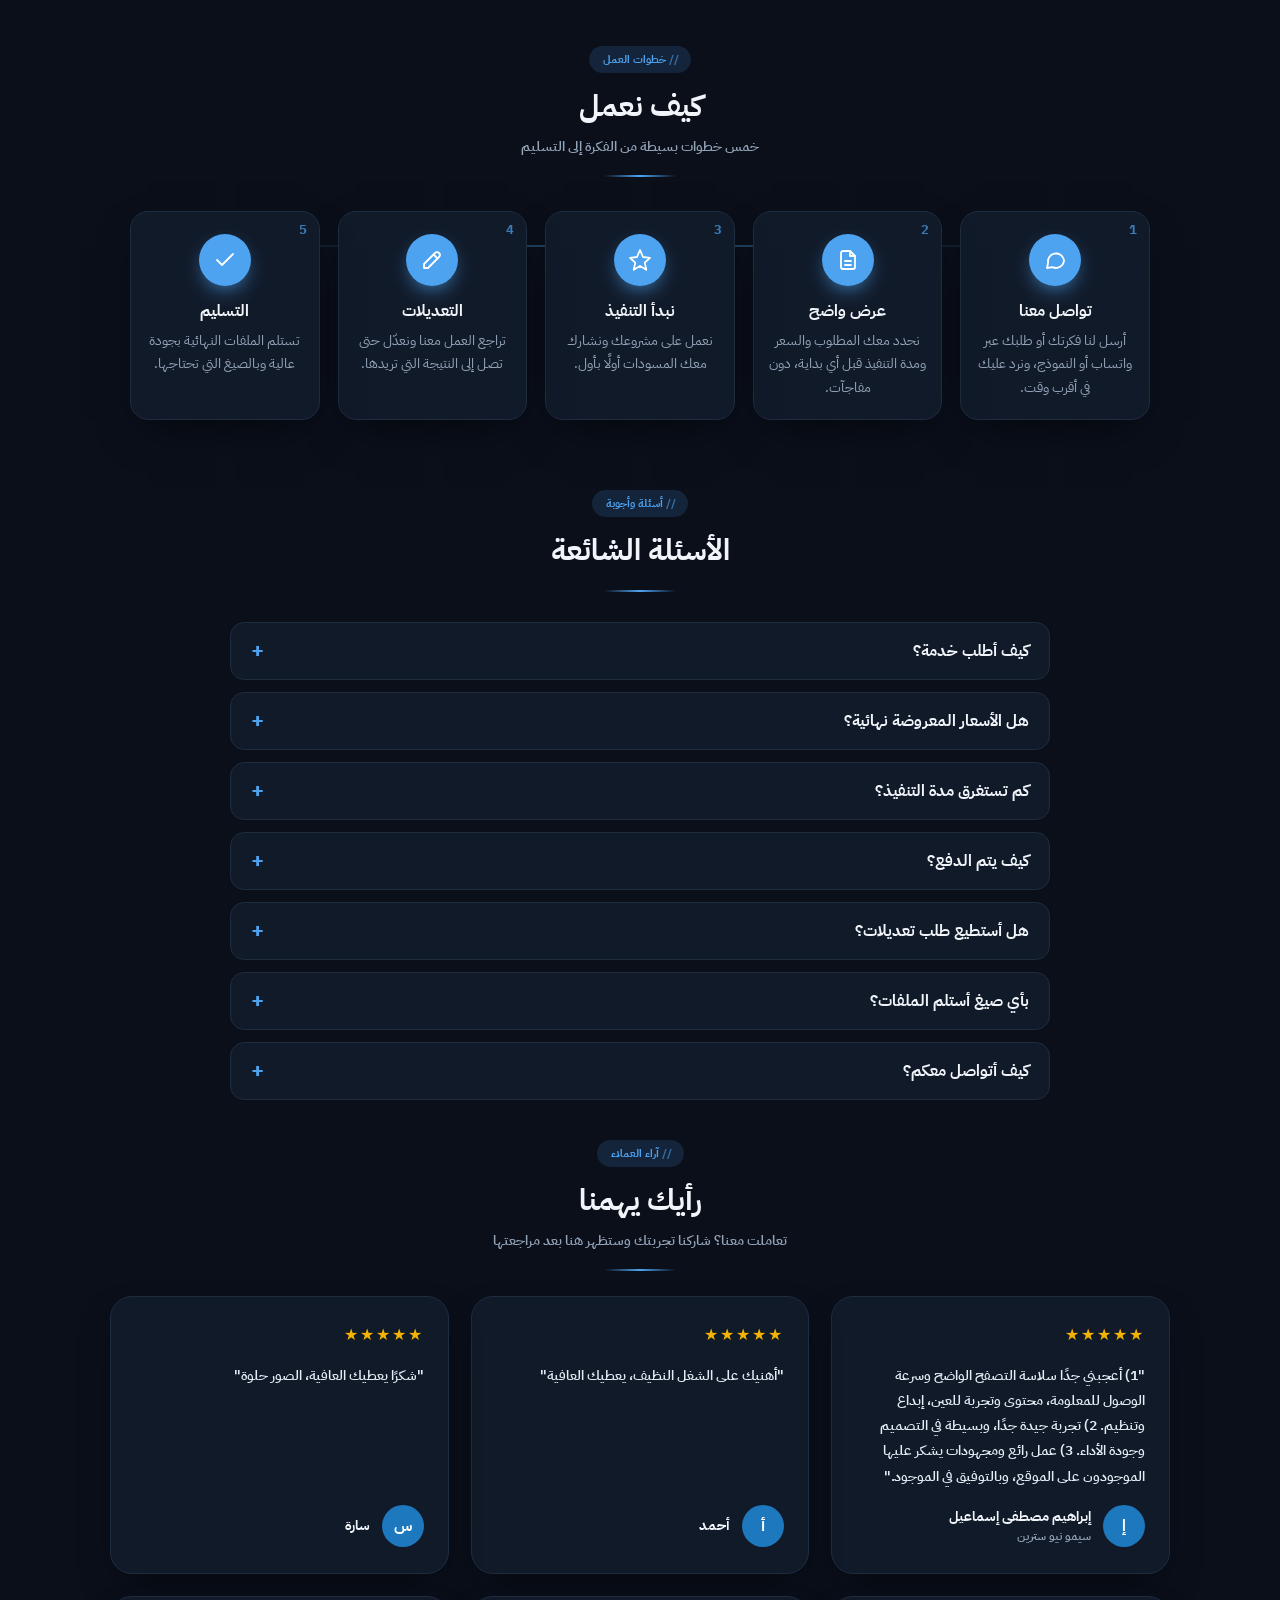
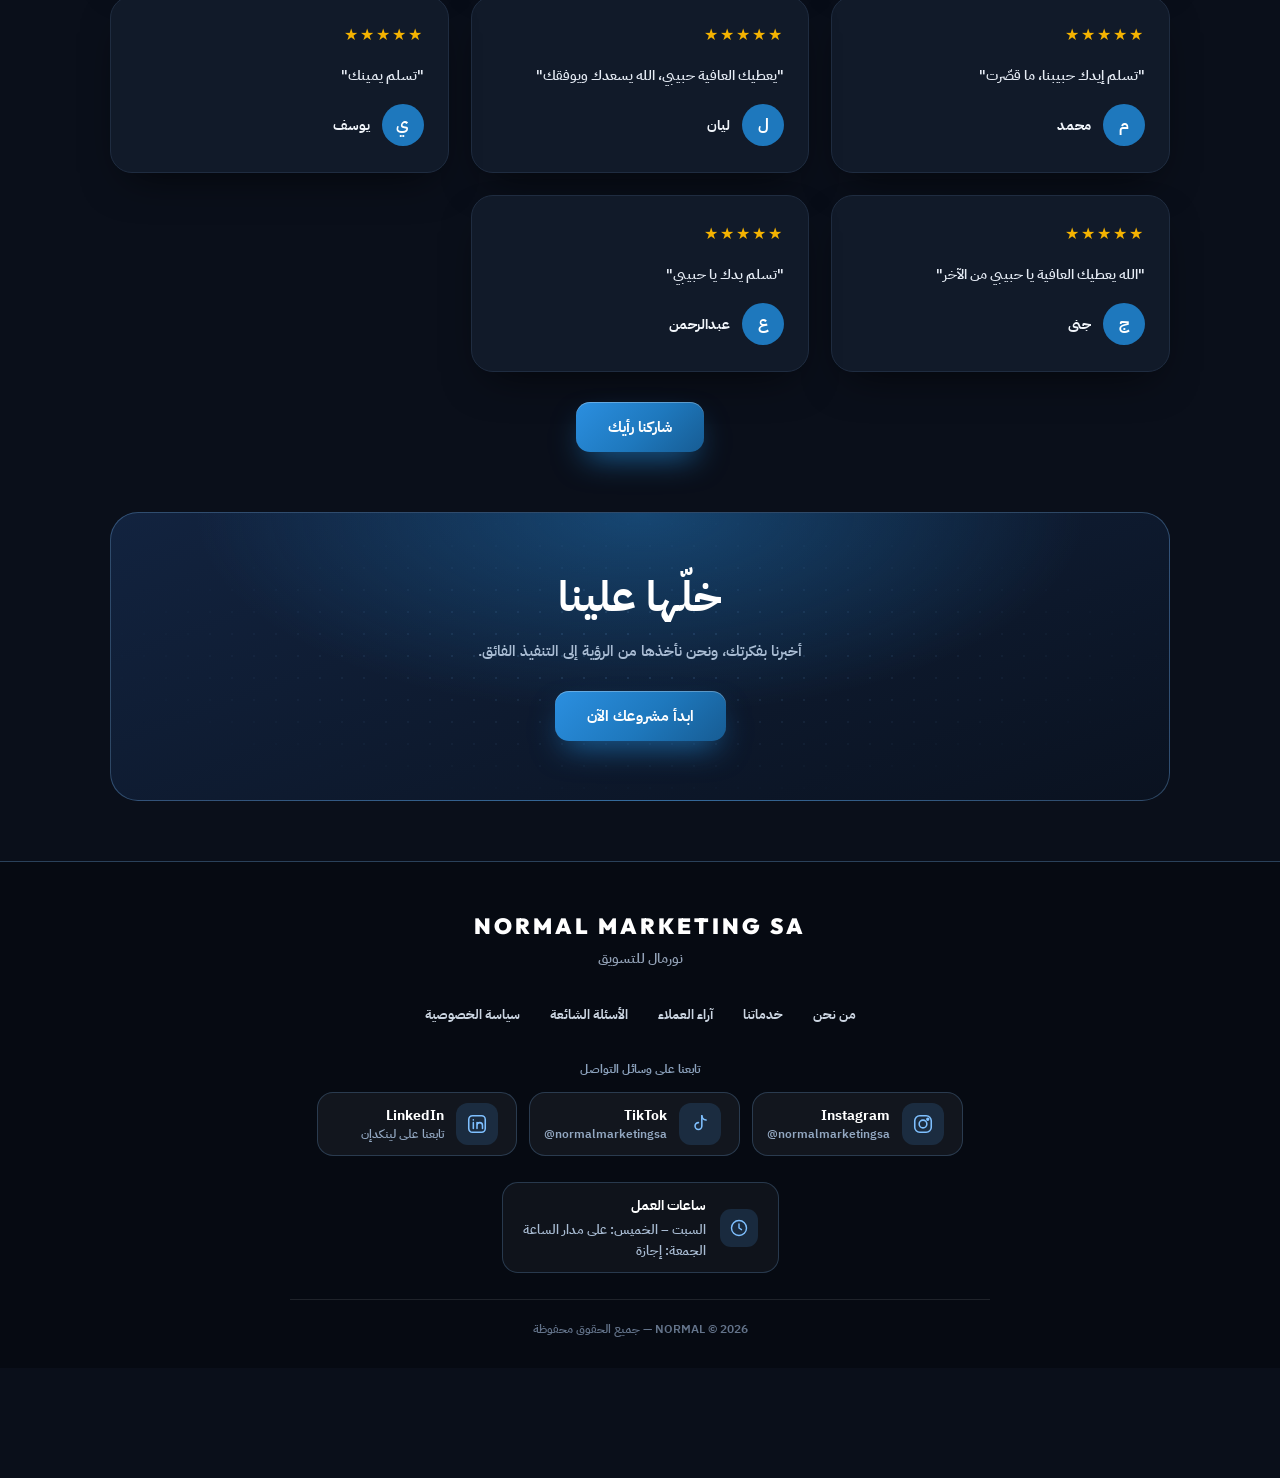
==== commit 7f3529a3: "Hero kicker: NORMAL MARKETING SA in English for all languages Co-Authored-By: Claude Sonnet 5.5 <nor" ====
--- a/index.html
+++ b/index.html
@@ -69,7 +69,7 @@
             </div>
             <h1 class="hero-title" data-en="Leave It to Us" data-ar="خلّها علينا" data-fr="Laissez-nous faire">خلّها علينا</h1>
             <p class="sub-title" data-en="We turn your ideas into luxurious digital results" data-ar="نحوّل أفكارك إلى نتائج رقمية فاخرة" data-fr="Nous transformons vos idées en résultats numériques haut de gamme">نحوّل أفكارك إلى نتائج رقمية فاخرة</p>
-            <span class="hero-kicker" data-ar="نورمال للتسويق" data-en="NORMAL MARKETING SA" data-fr="NORMAL MARKETING SA">نورمال للتسويق</span>
+            <span class="hero-kicker" data-ar="NORMAL MARKETING SA" data-en="NORMAL MARKETING SA" data-fr="NORMAL MARKETING SA">NORMAL MARKETING SA</span>
             <div class="hero-cta">
                 <a href="#services-section" class="btn-primary" data-en="Explore services" data-ar="استعرض الخدمات" data-fr="Découvrir les services">استعرض الخدمات</a>
                 <a href="#portfolio-gallery" class="btn-ghost" data-en="See our work" data-ar="شاهد أعمالنا" data-fr="Voir nos réalisations">شاهد أعمالنا</a>
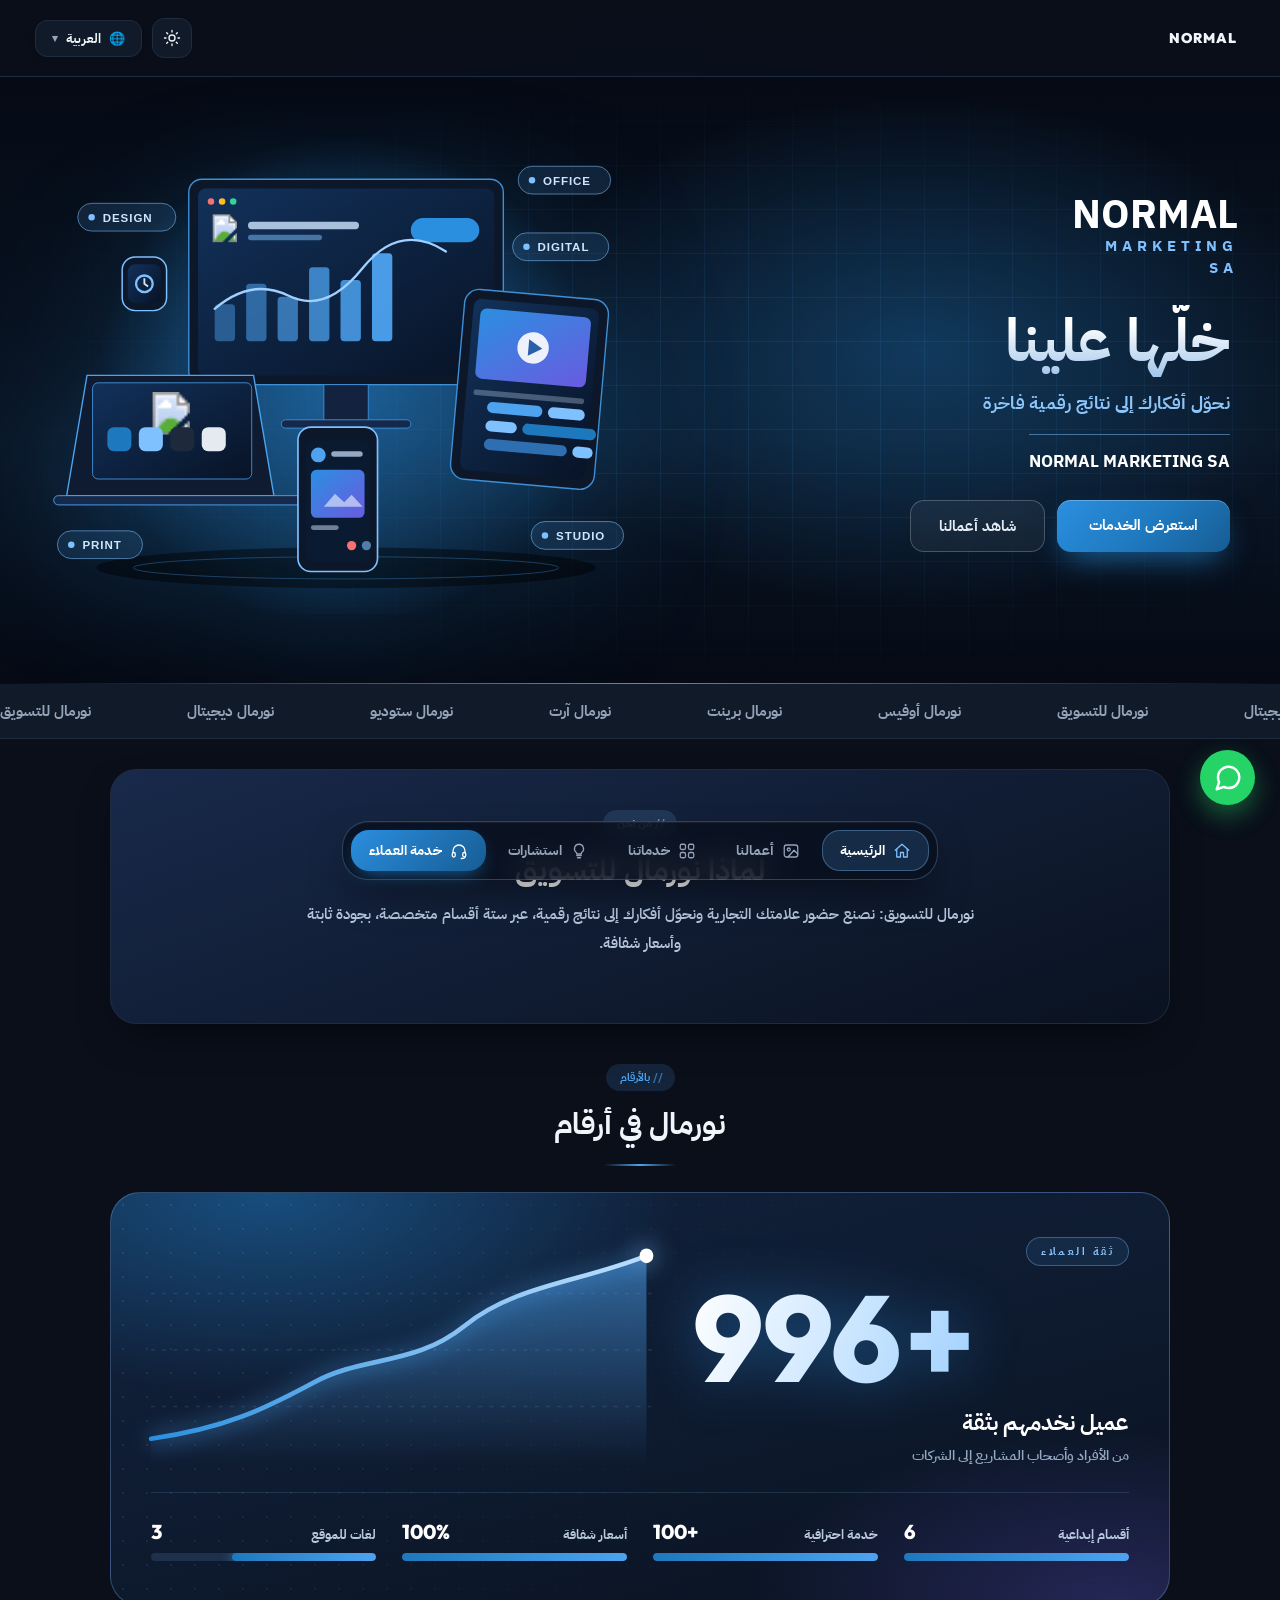
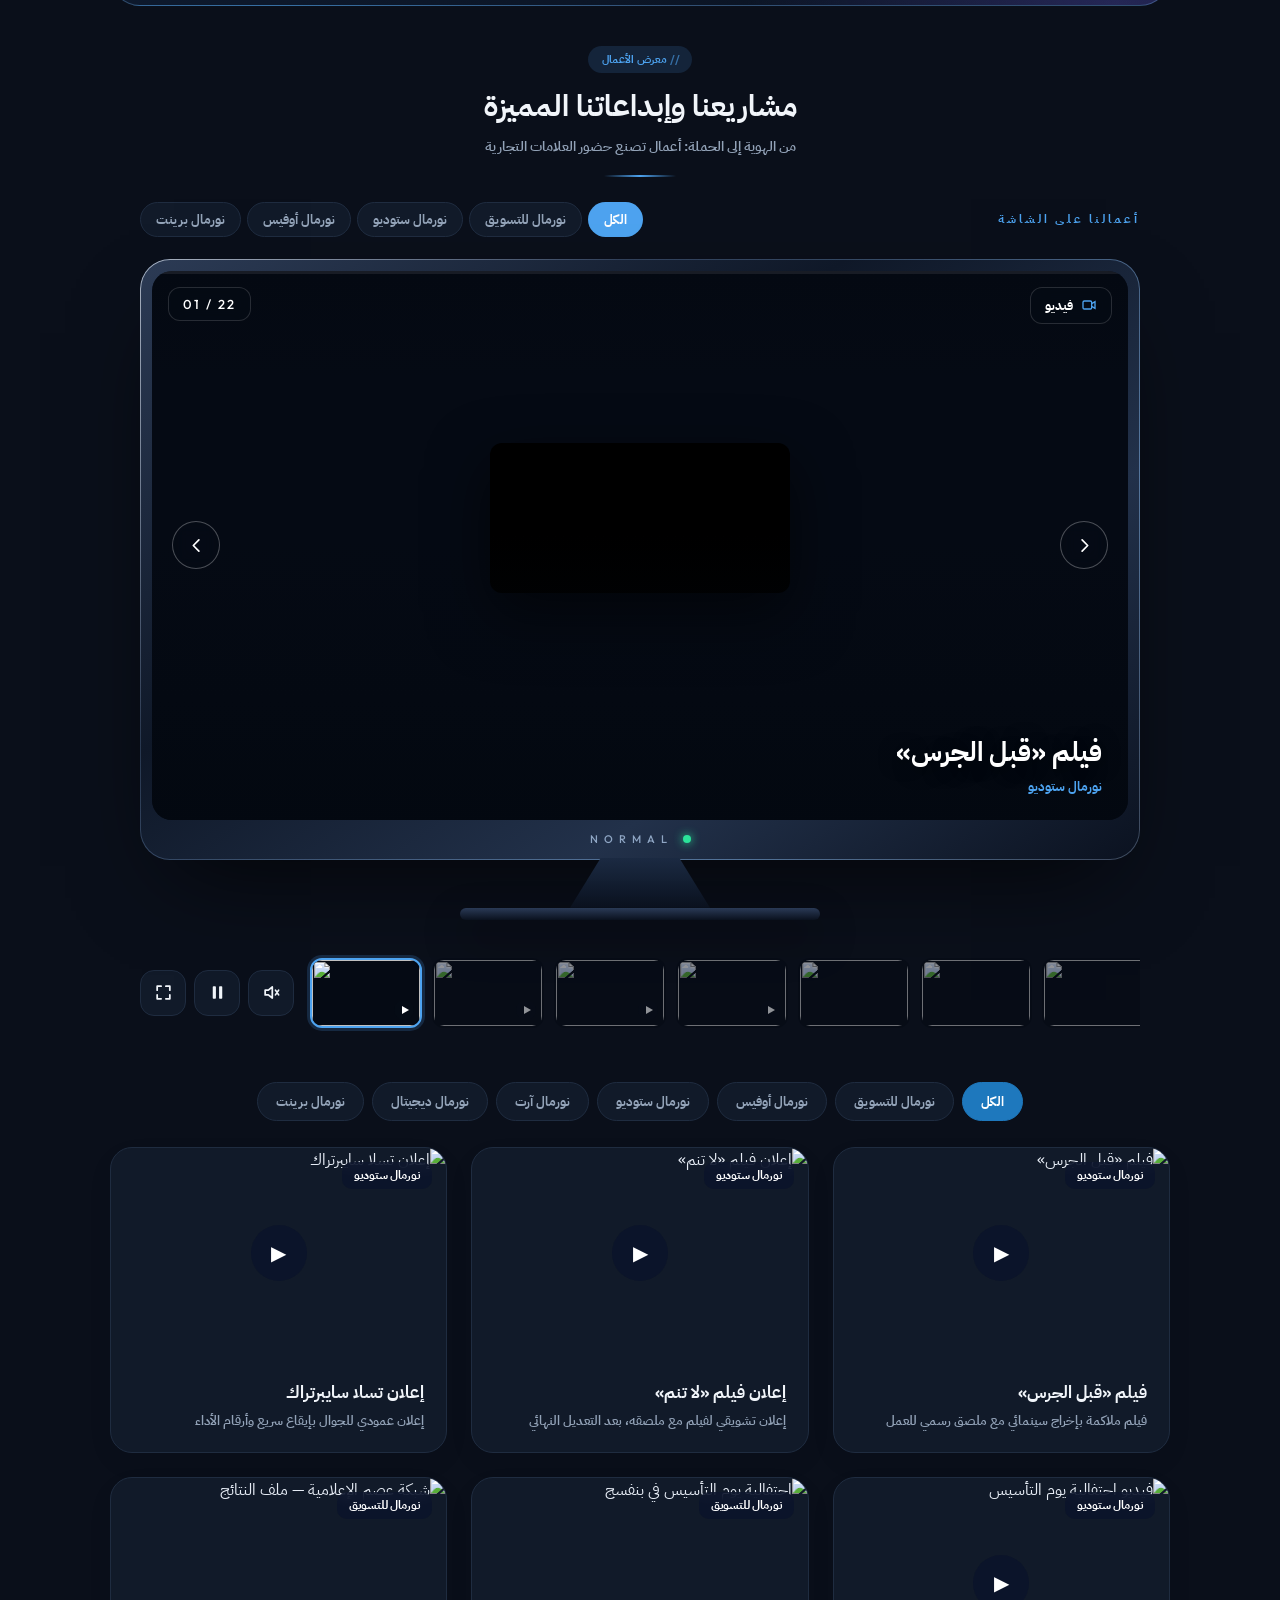
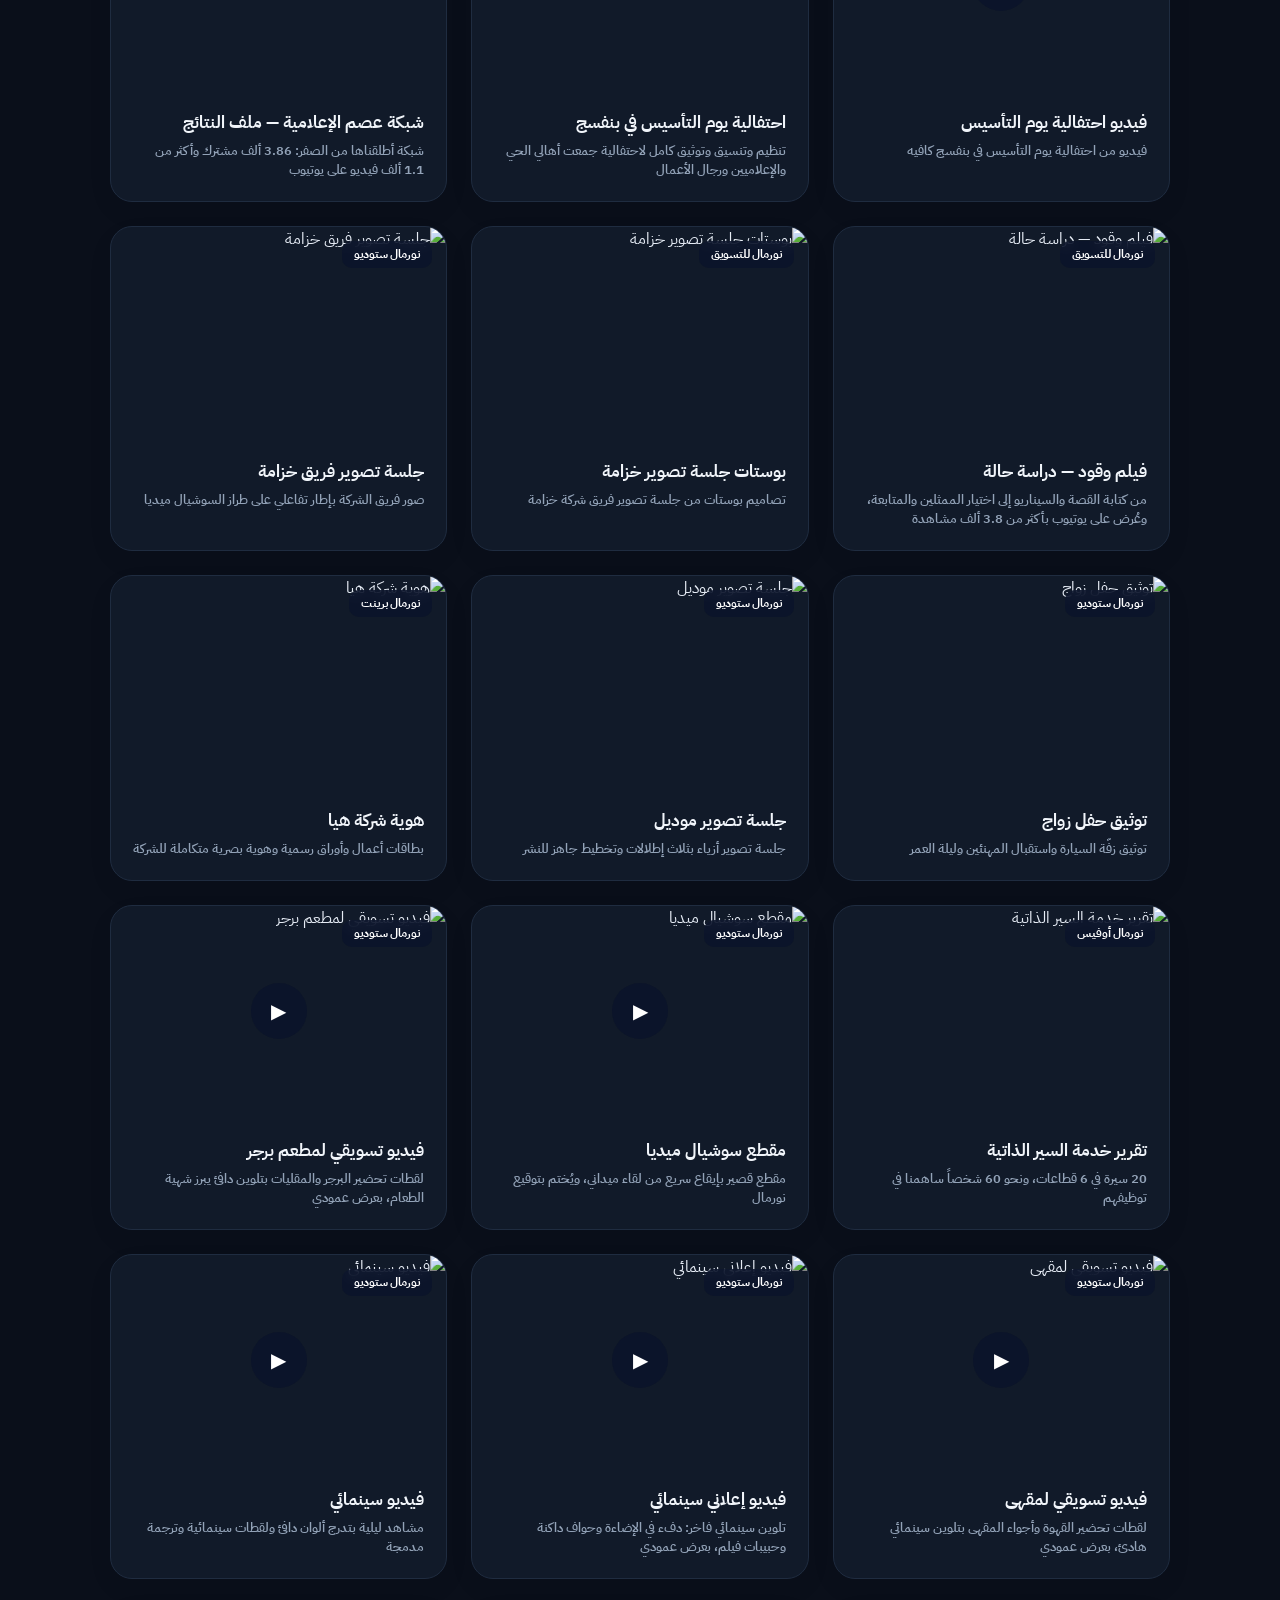
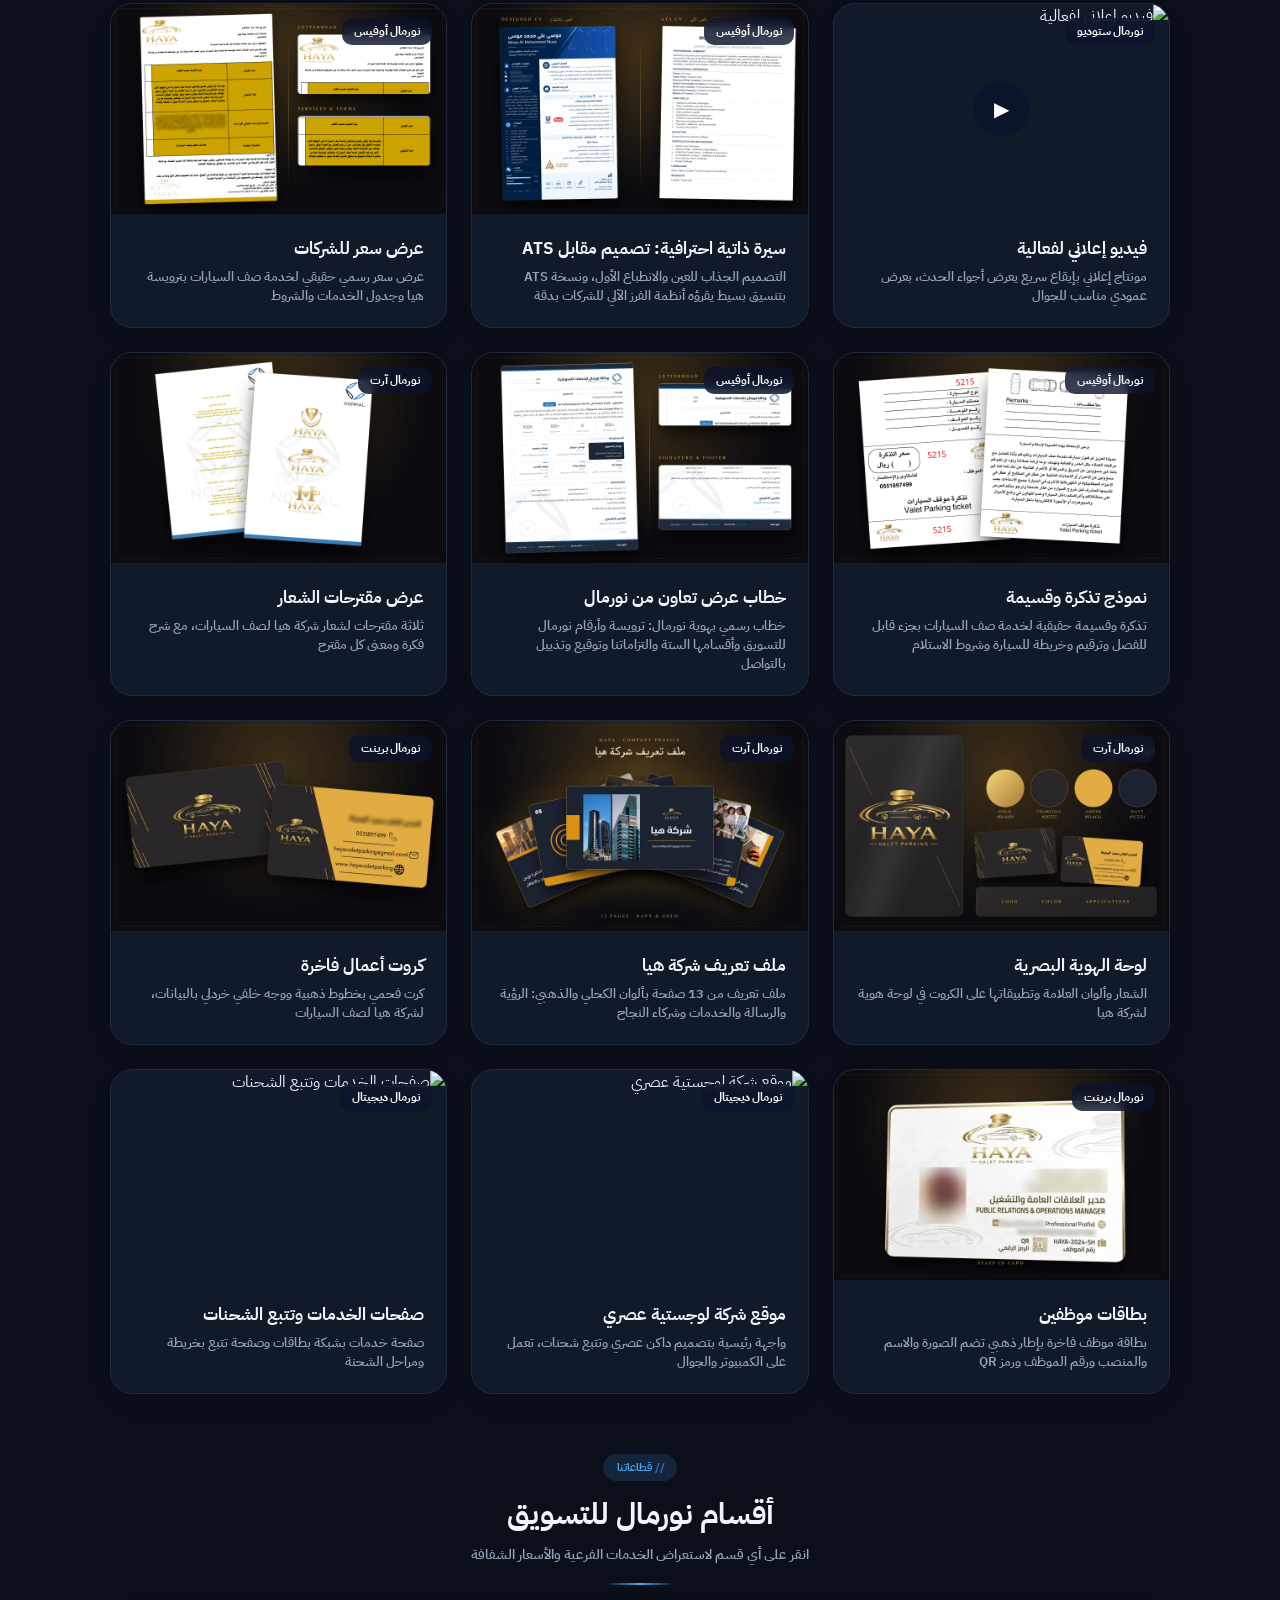
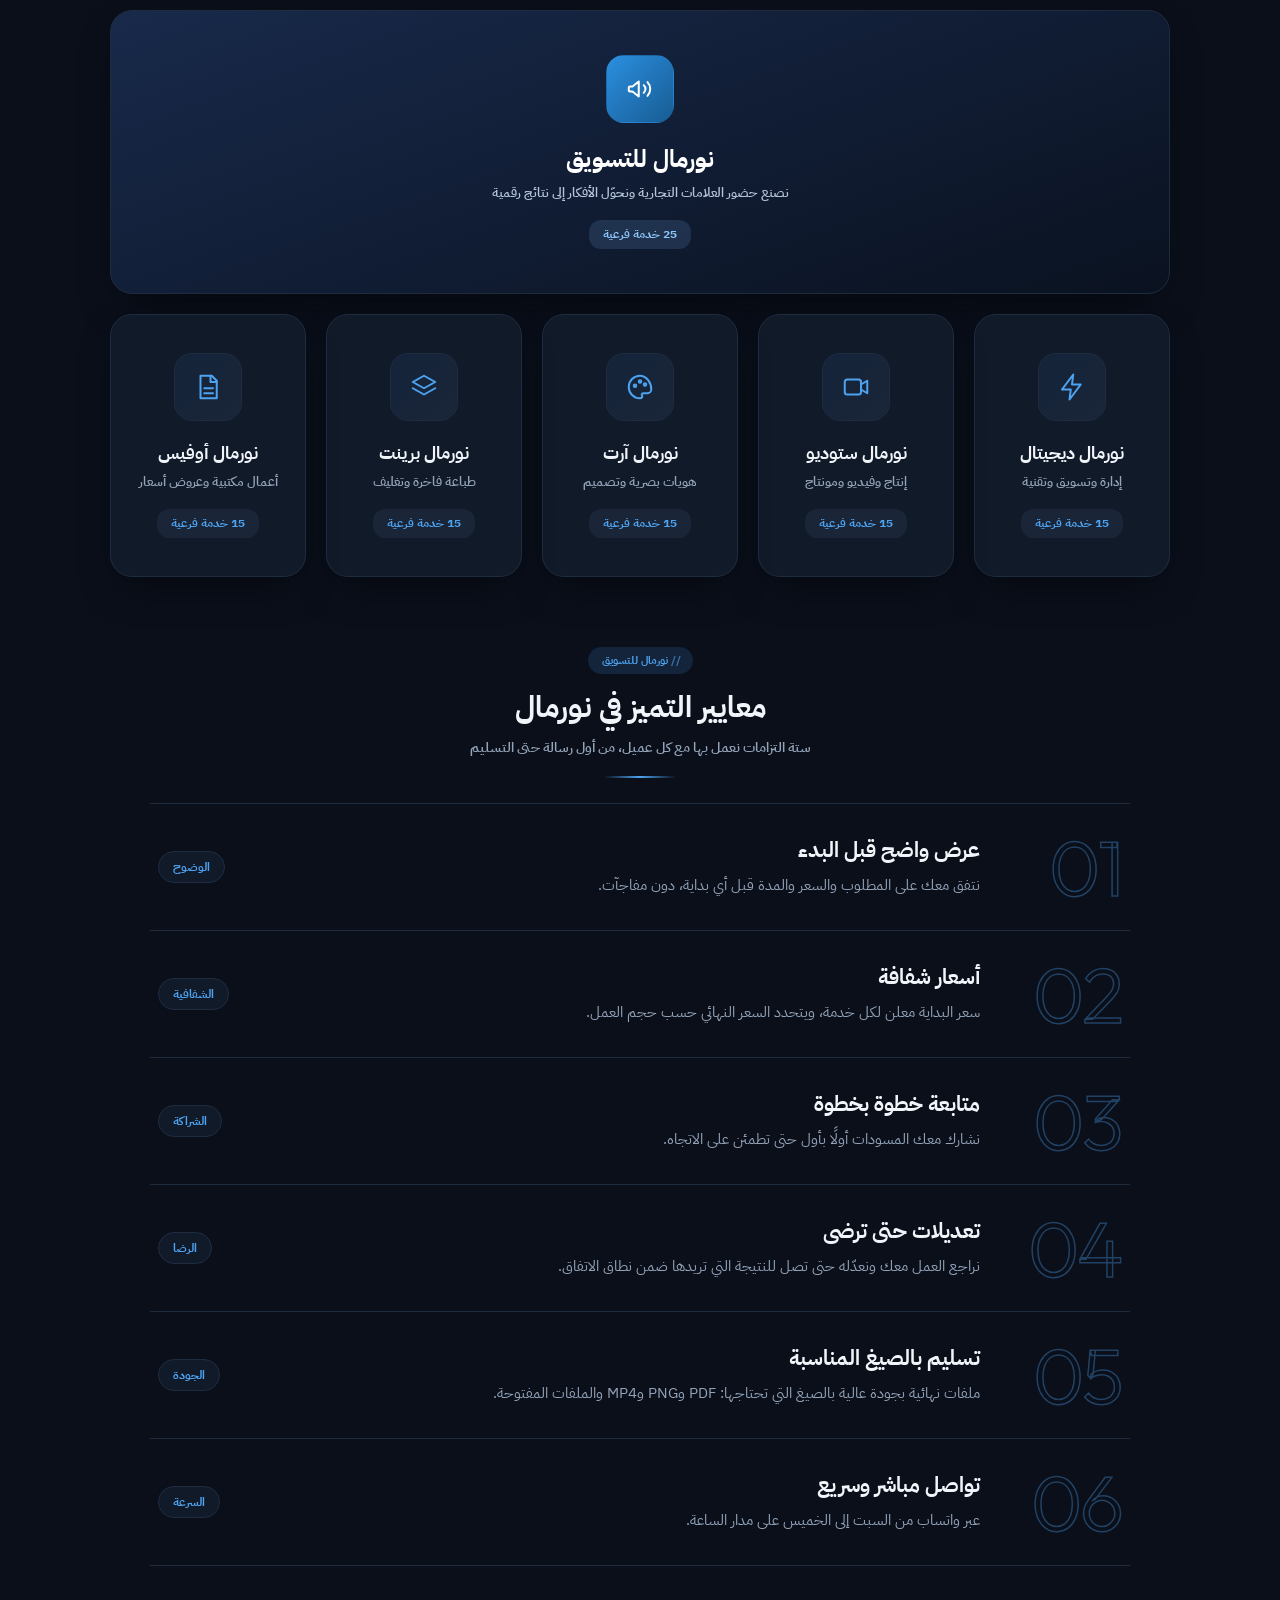
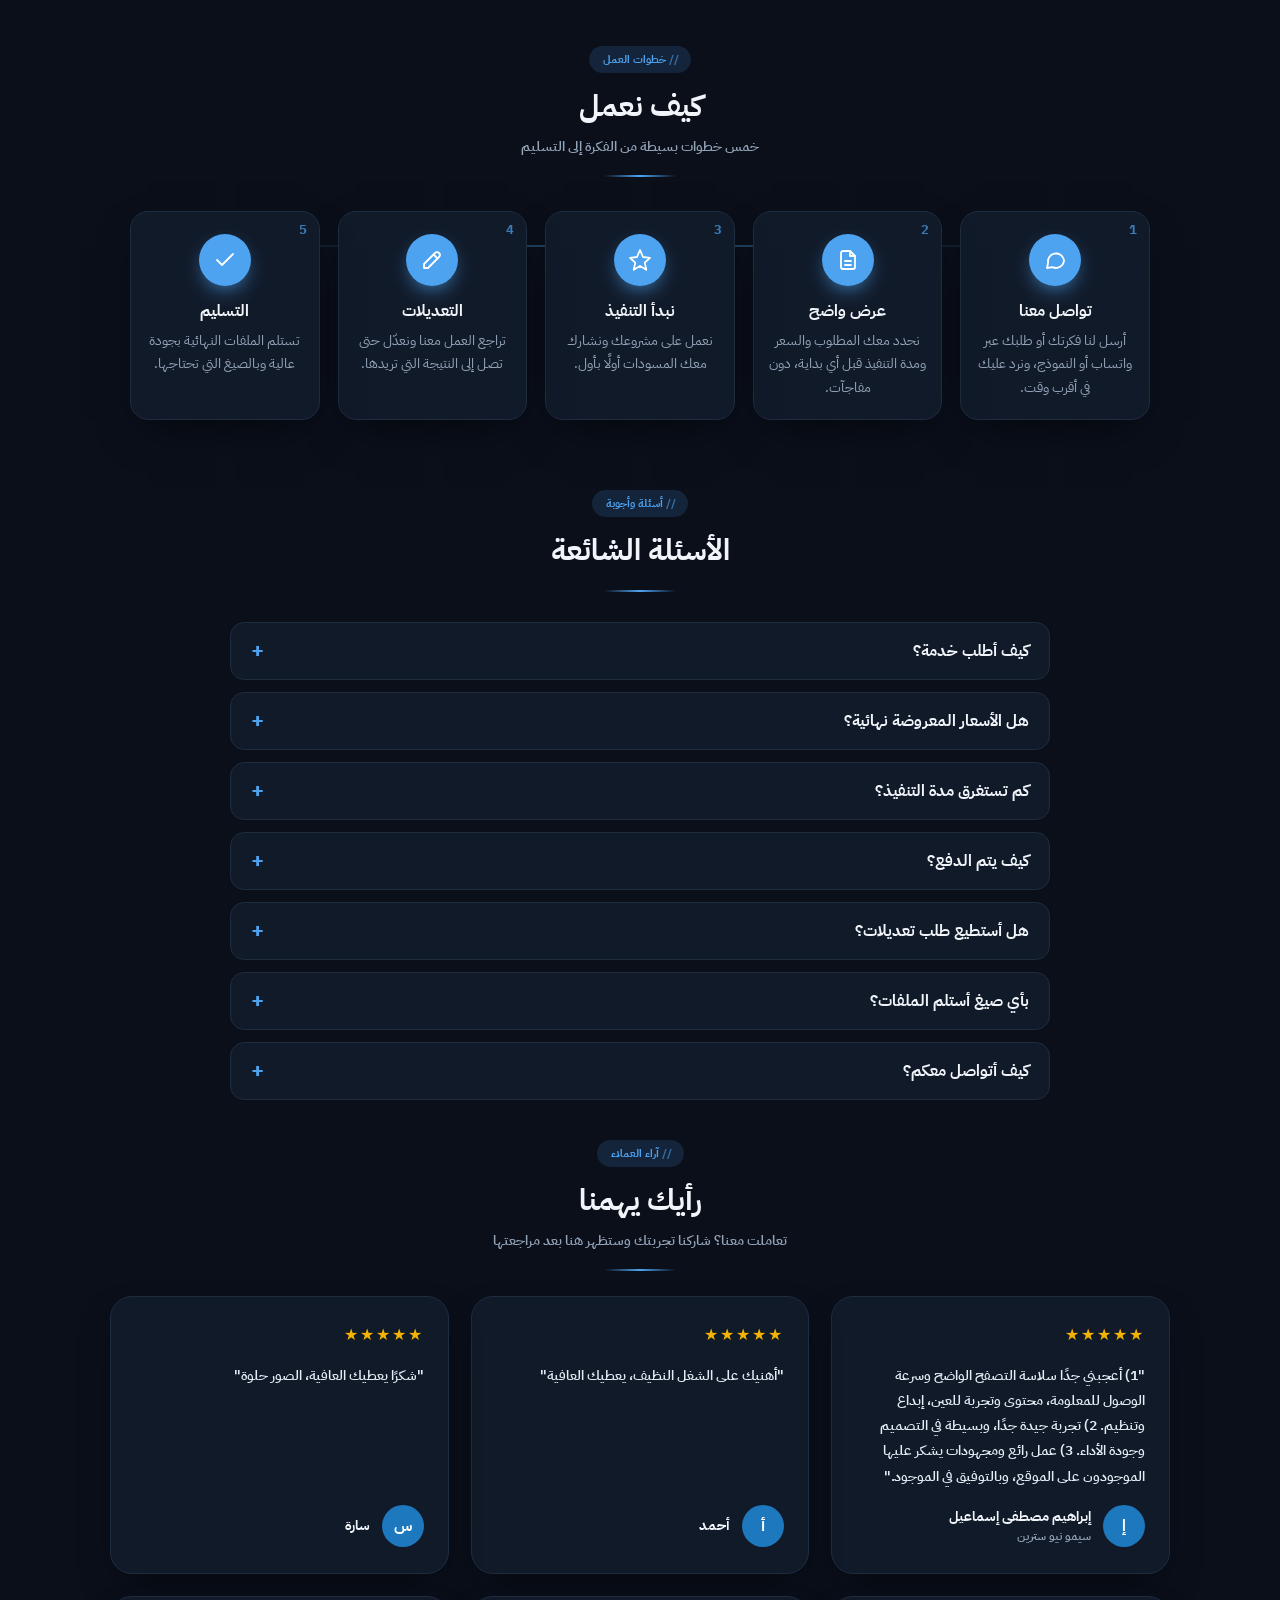
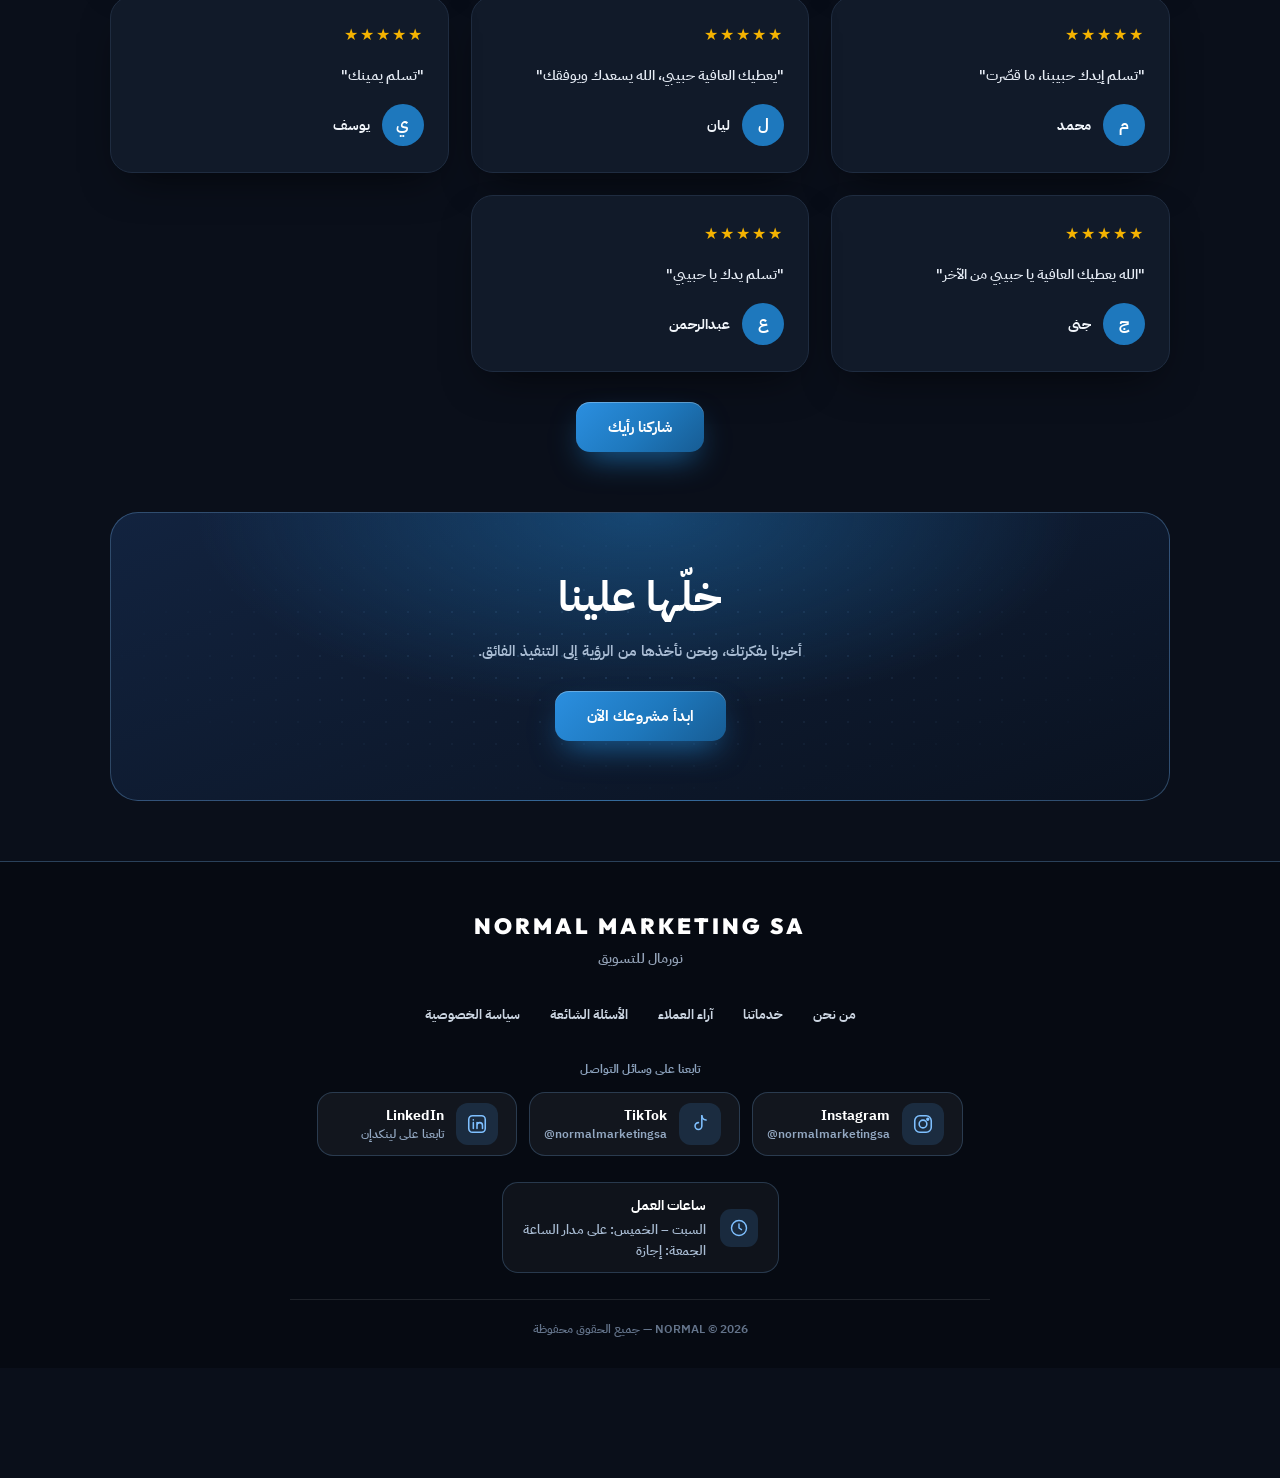
==== commit 4a44dcb6: "Link preview image: logo mark only (og-normal.jpg), absolute og:image URL Co-Authored-By: Claude Son" ====
--- a/index.html
+++ b/index.html
@@ -8,8 +8,13 @@
     <meta property="og:title" content="Normal Marketing SA | نورمال للتسويق">
     <meta property="og:description" content="حلول رقمية وإبداعية متكاملة - من الفكرة والرؤية إلى التنفيذ الاحترافي الفائق.">
     <meta property="og:type" content="website">
-    <meta property="og:image" content="logo.png">
-    <meta name="twitter:card" content="summary_large_image">
+    <meta property="og:url" content="https://normalmarketingsa.github.io/normal-marketing/">
+    <meta property="og:image" content="https://normalmarketingsa.github.io/normal-marketing/og-normal.jpg">
+    <meta property="og:image:width" content="1200">
+    <meta property="og:image:height" content="1200">
+    <meta property="og:image:alt" content="Normal Marketing SA">
+    <meta name="twitter:card" content="summary">
+    <meta name="twitter:image" content="https://normalmarketingsa.github.io/normal-marketing/og-normal.jpg">
     <link rel="canonical" href="https://normalmarketingsa.github.io/normal-marketing/">
     <meta name="theme-color" content="#0A1220">
     <meta name="referrer" content="strict-origin-when-cross-origin">
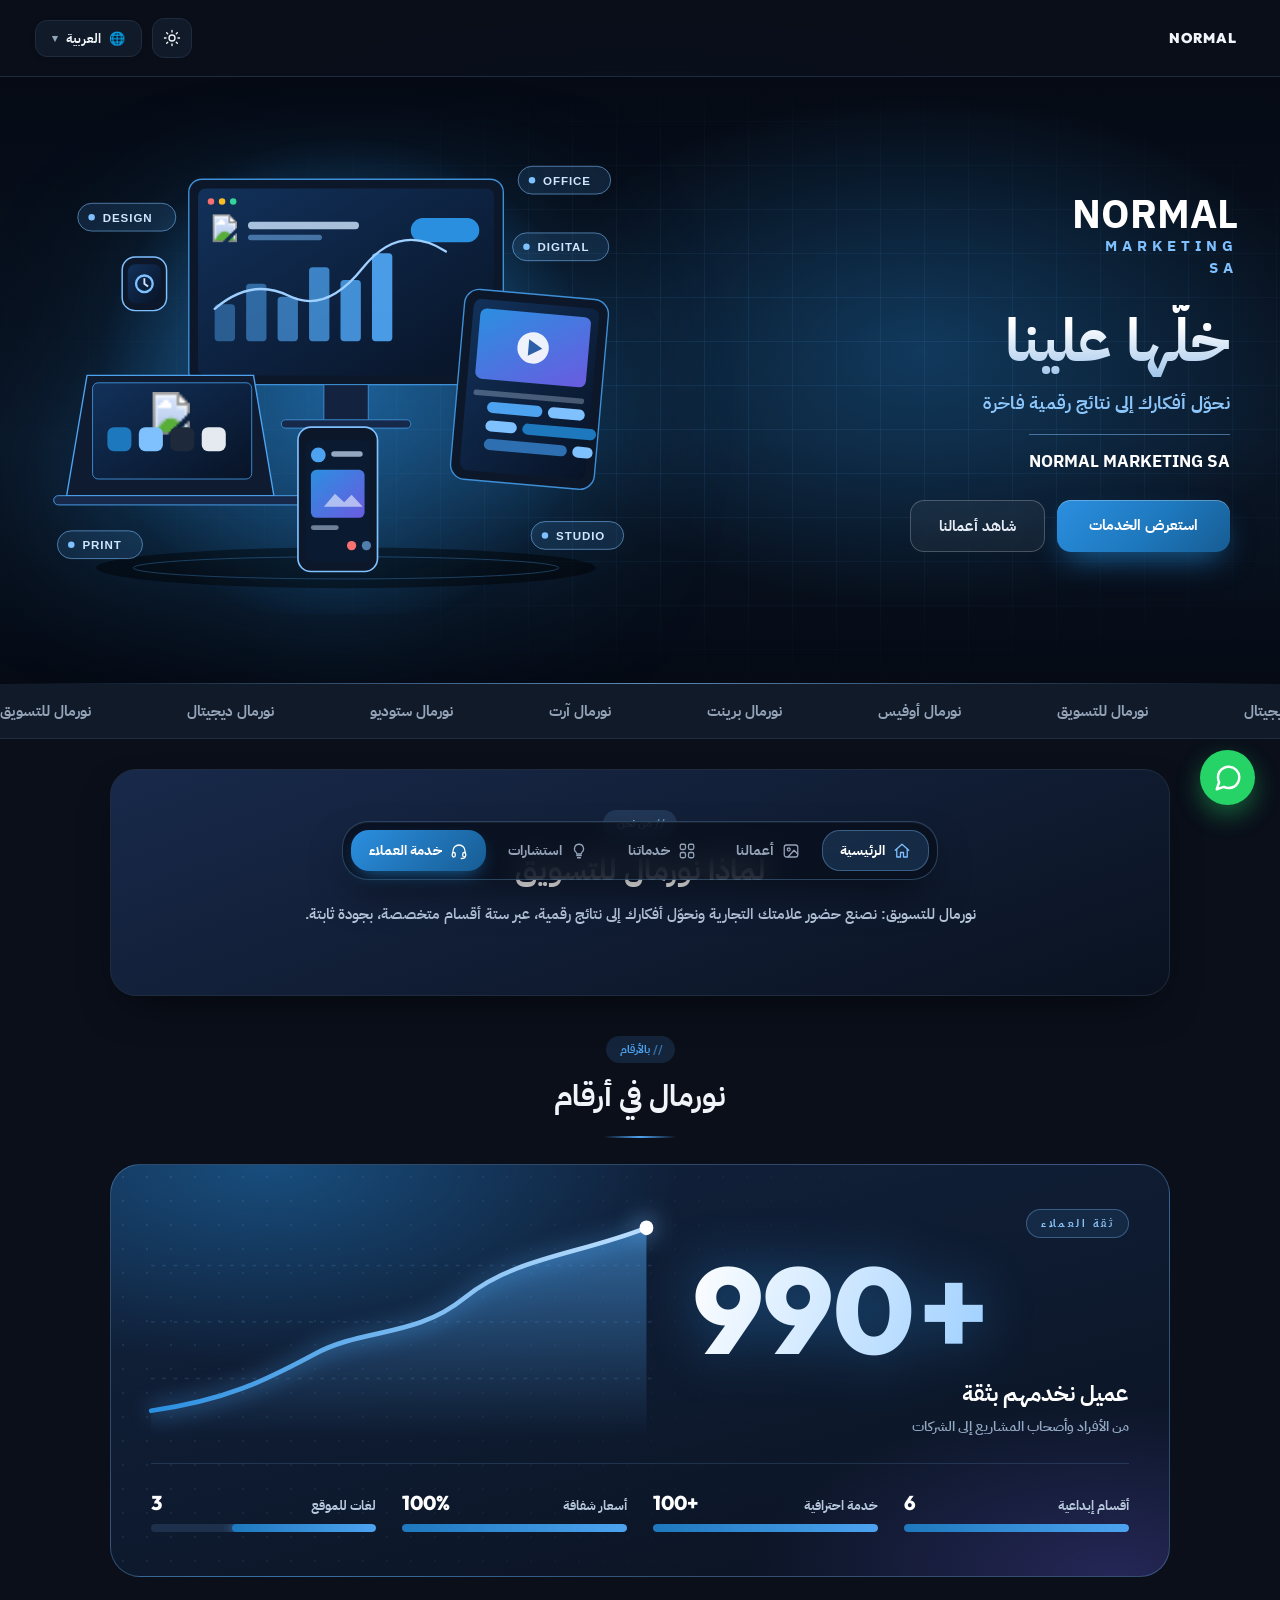
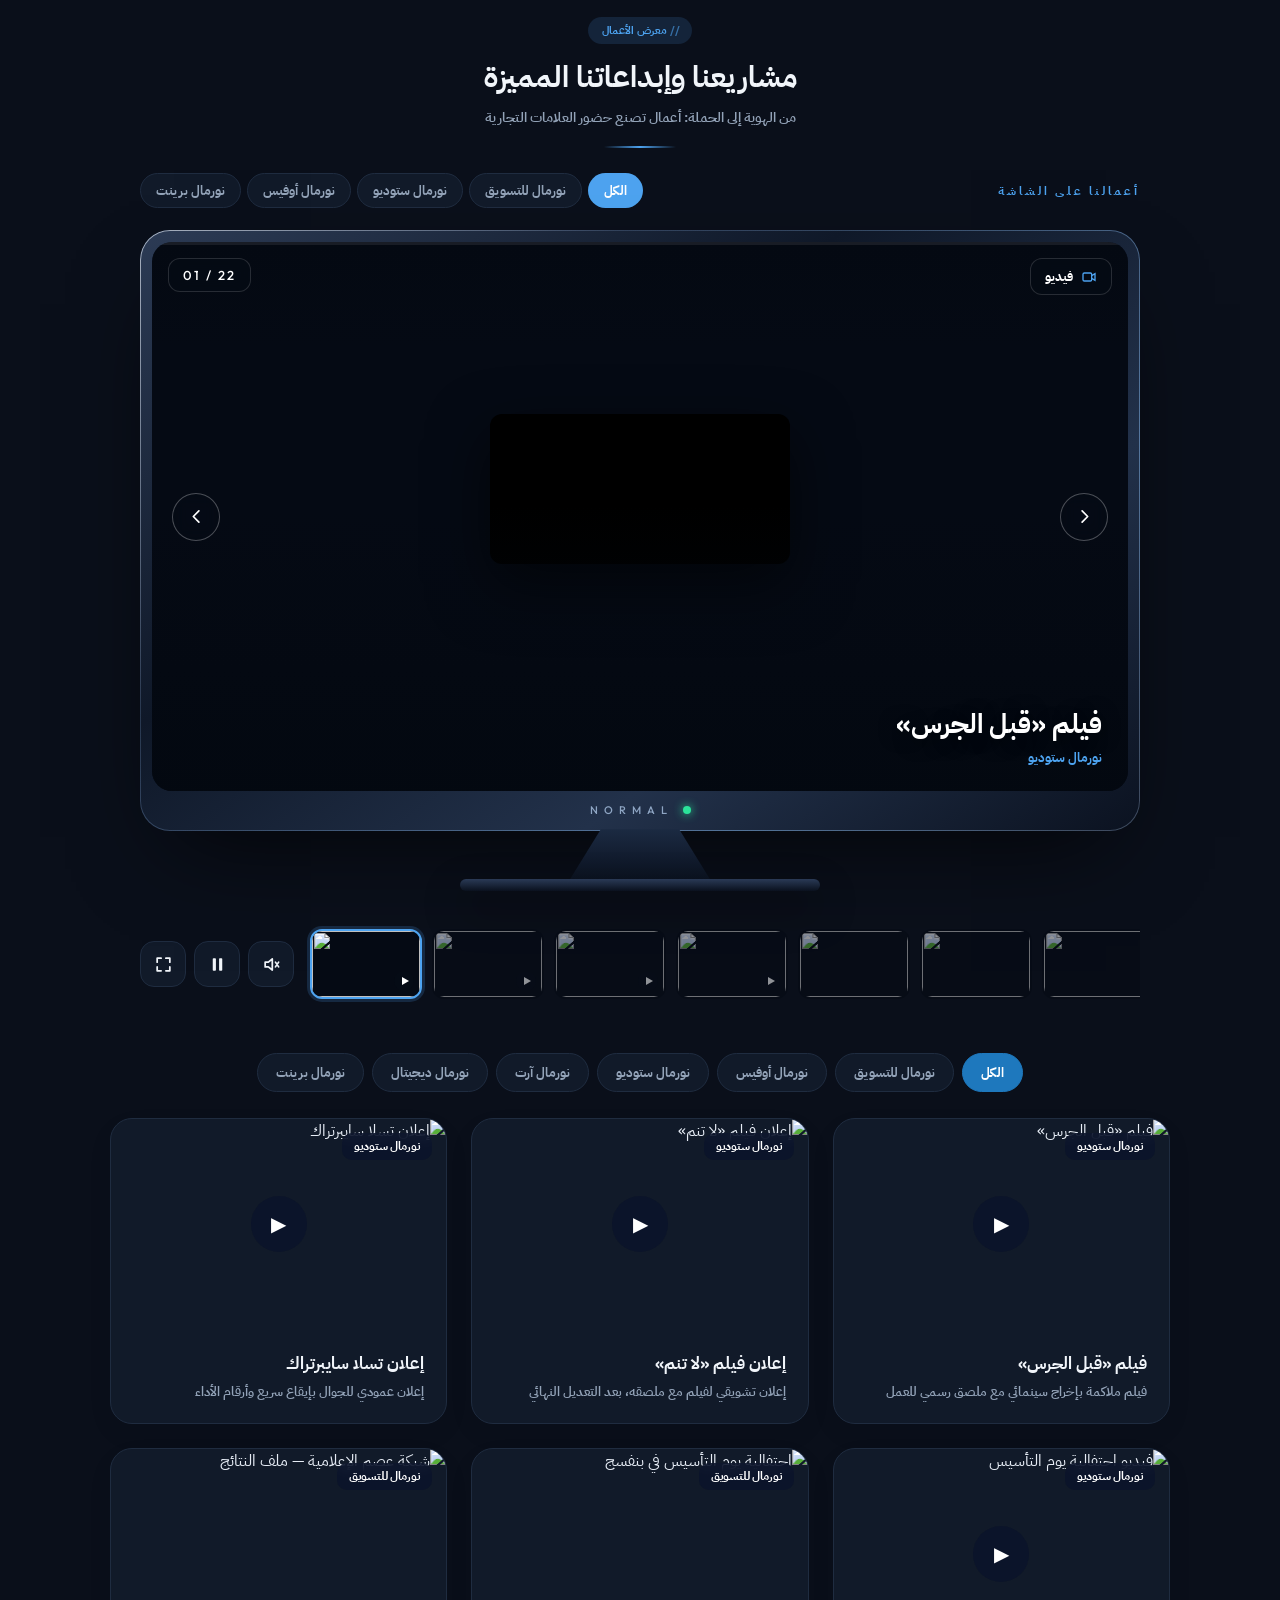
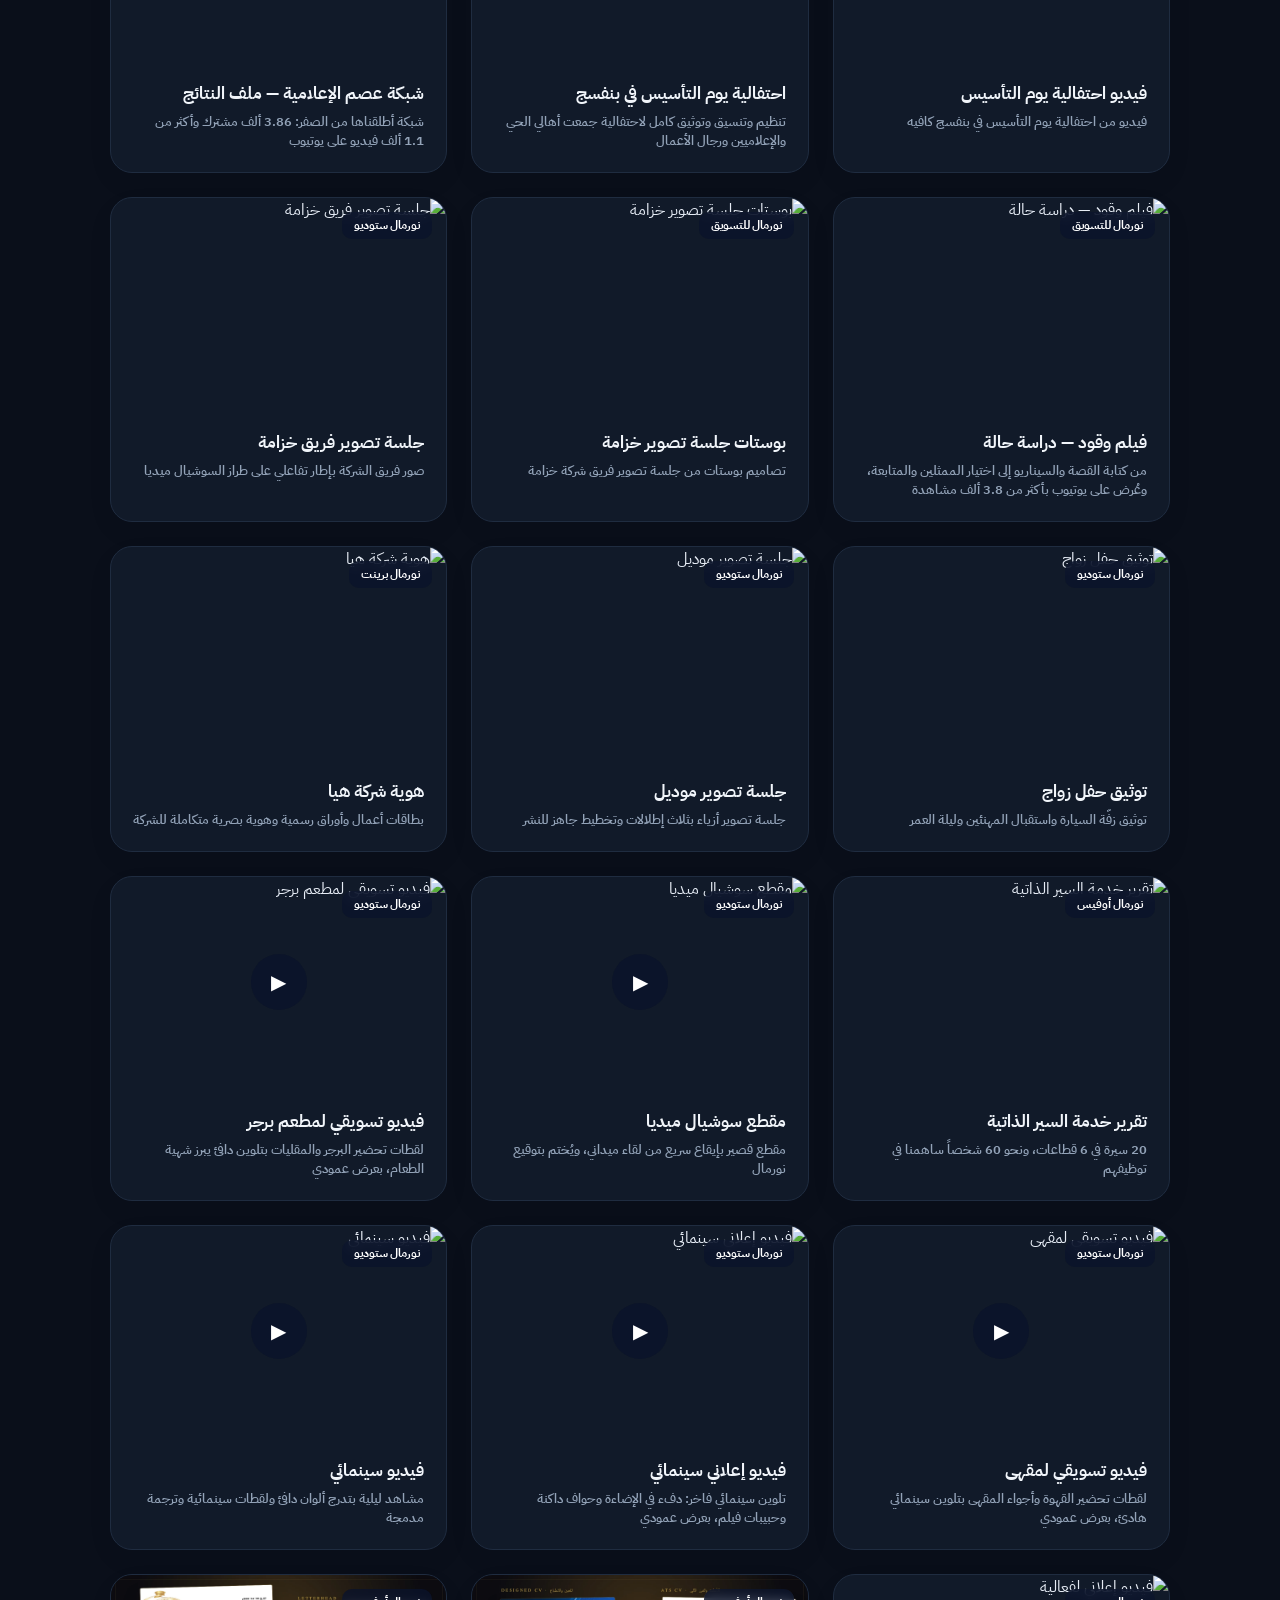
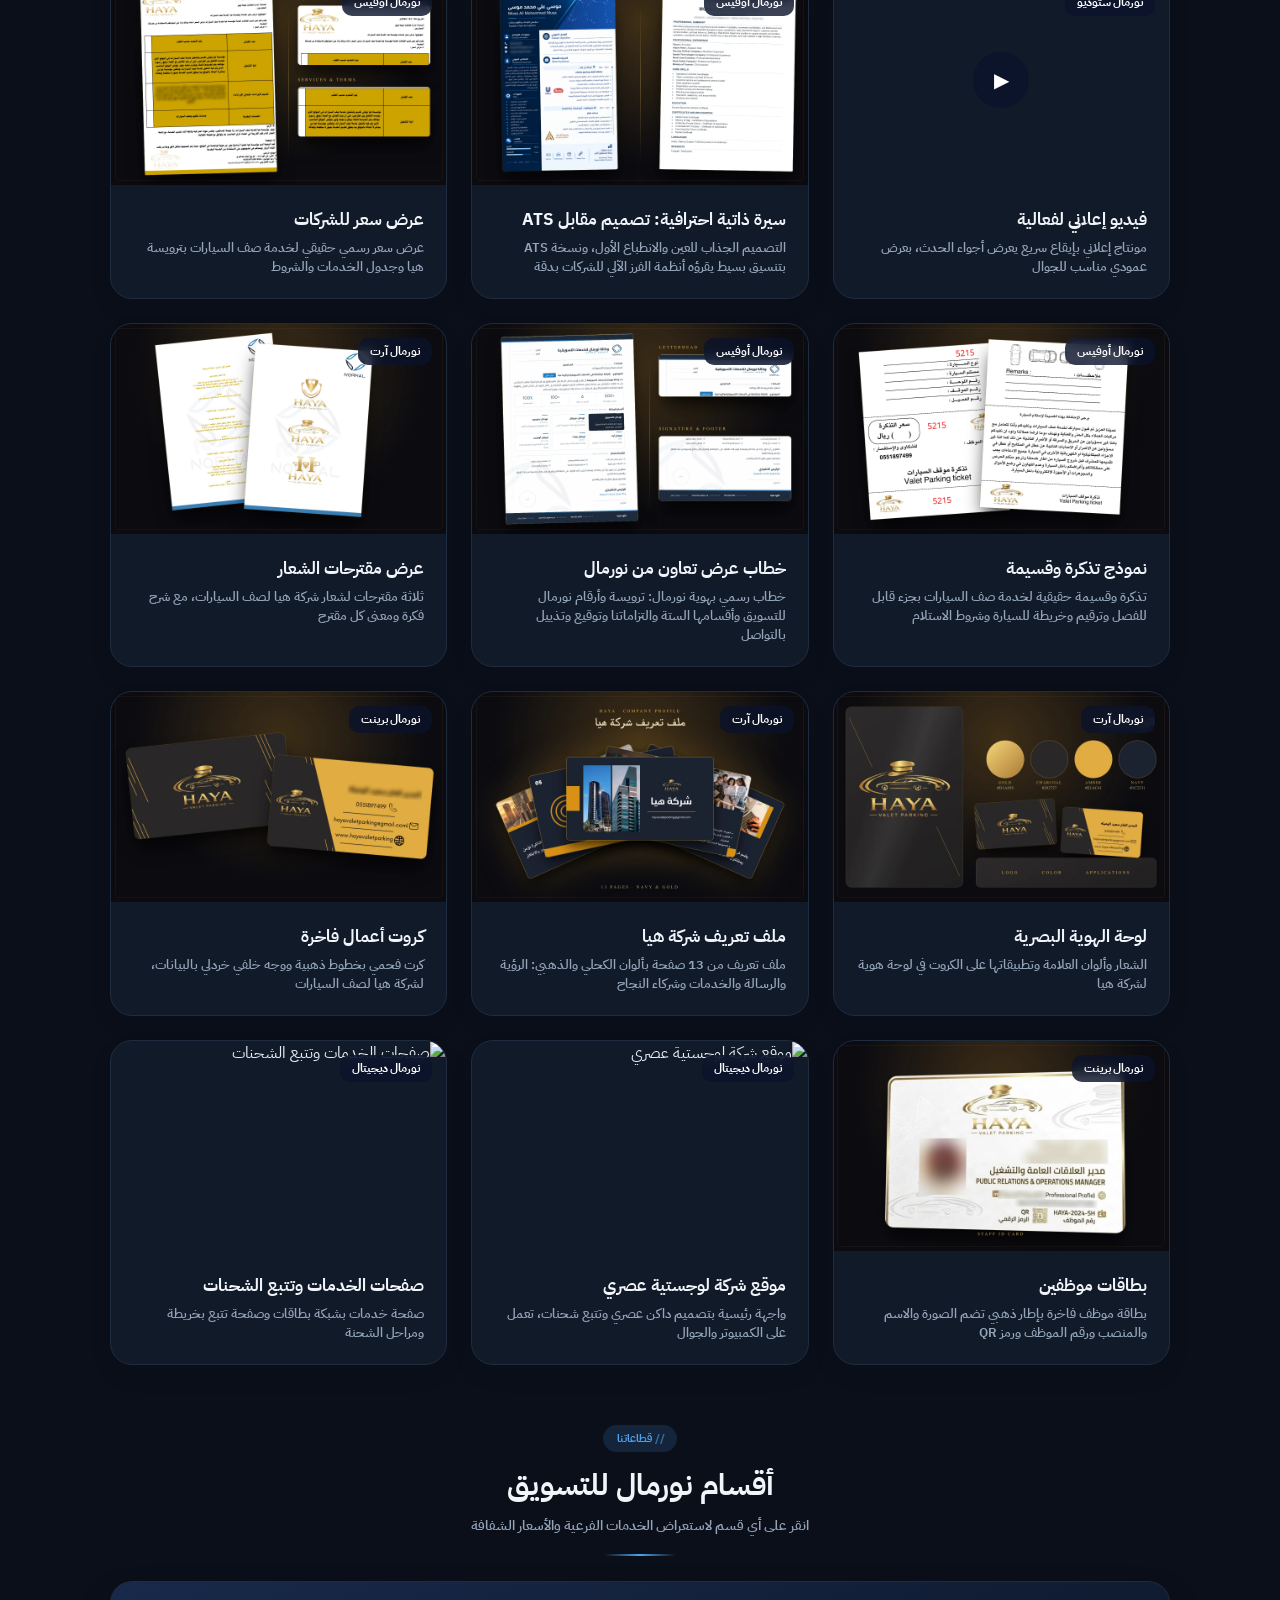
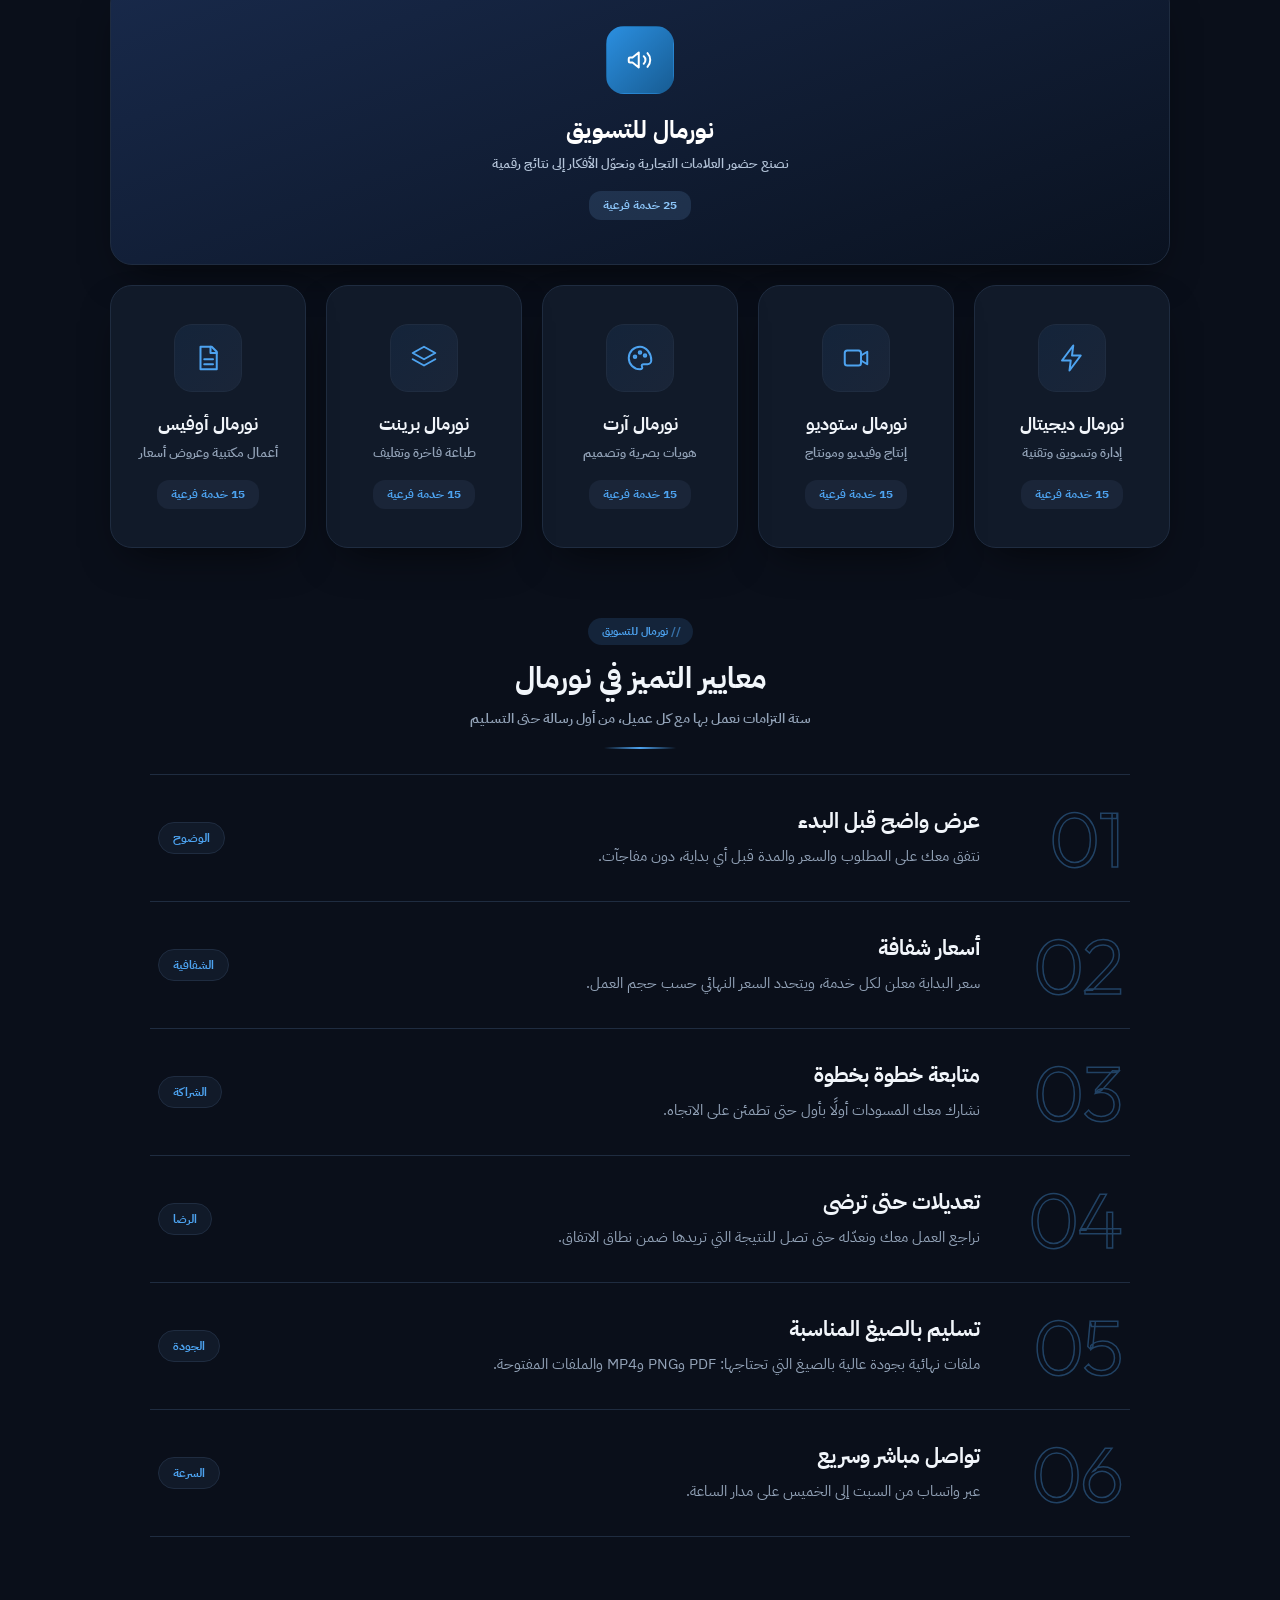
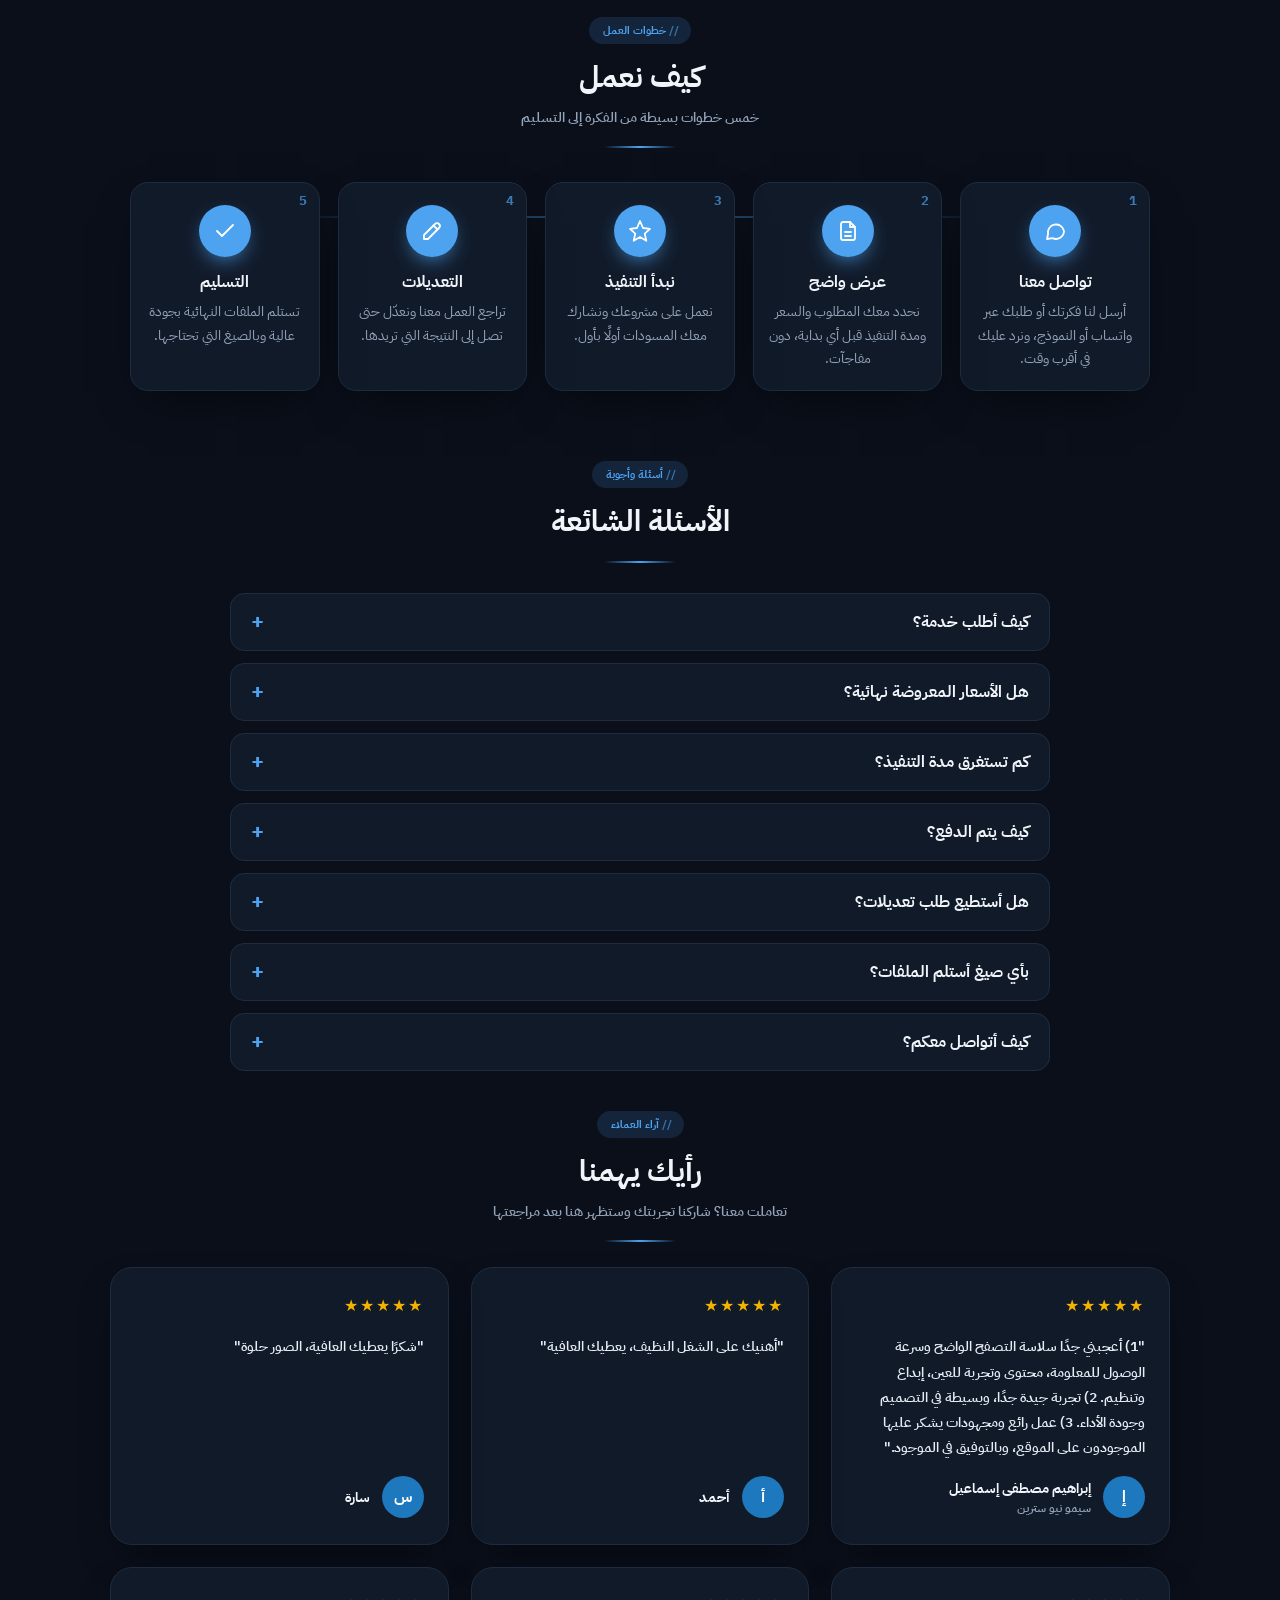
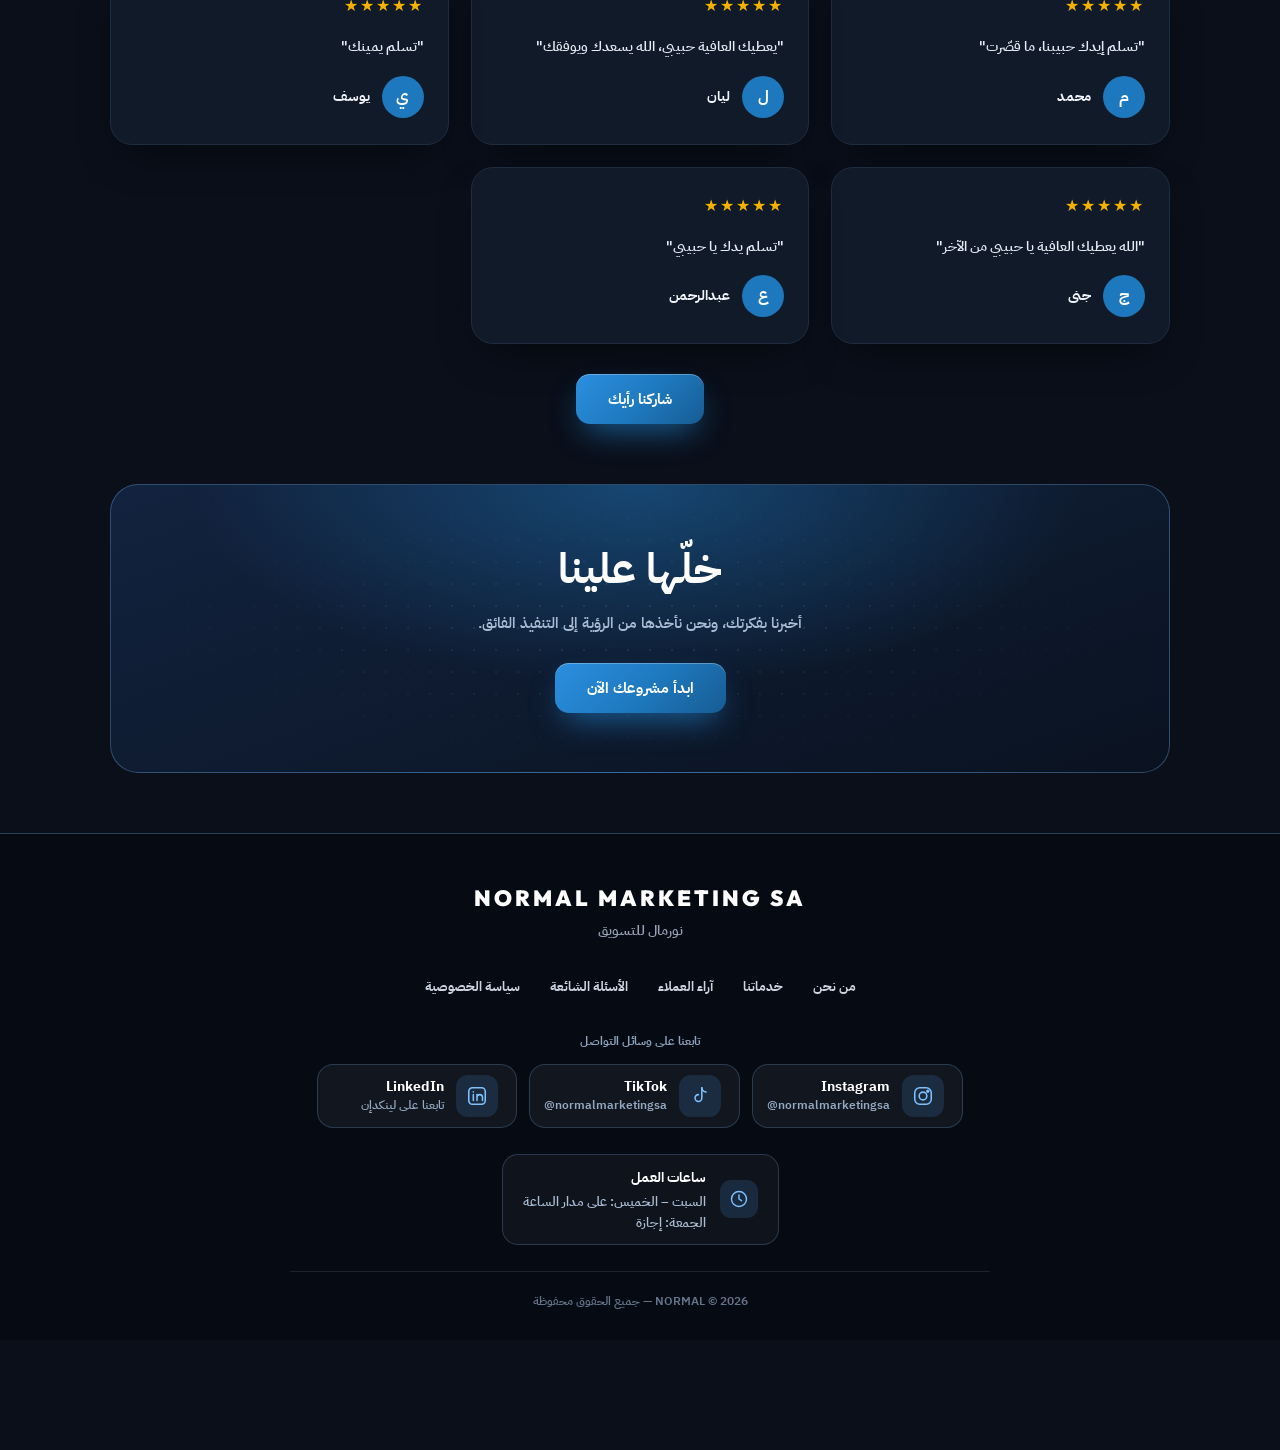
==== commit 681fe2d1: "About text: remove transparent pricing mention Co-Authored-By: Claude Sonnet 5.5 <noreply@anthropic." ====
--- a/index.html
+++ b/index.html
@@ -119,7 +119,7 @@
             <div class="about-card">
                 <span class="section-tag" data-en="ABOUT US" data-ar="من نحن" data-fr="À PROPOS">من نحن</span>
                 <h2 class="section-title" data-en="Why Normal Marketing SA" data-ar="لماذا نورمال للتسويق" data-fr="Pourquoi Normal Marketing SA">لماذا نورمال للتسويق</h2>
-                <p class="about-text" data-en="Normal Marketing SA builds your brand&#39;s presence and turns ideas into digital results, with six specialised divisions, consistent quality and transparent pricing." data-ar="نورمال للتسويق: نصنع حضور علامتك التجارية ونحوّل أفكارك إلى نتائج رقمية، عبر ستة أقسام متخصصة، بجودة ثابتة وأسعار شفافة." data-fr="Normal Marketing SA construit la présence de votre marque et transforme vos idées en résultats numériques, avec six divisions spécialisées, une qualité constante et des prix transparents.">نورمال للتسويق: نصنع حضور علامتك التجارية ونحوّل أفكارك إلى نتائج رقمية، عبر ستة أقسام متخصصة، بجودة ثابتة وأسعار شفافة.</p>
+                <p class="about-text" data-en="Normal Marketing SA builds your brand&#39;s presence and turns ideas into digital results, with six specialised divisions and consistent quality." data-ar="نورمال للتسويق: نصنع حضور علامتك التجارية ونحوّل أفكارك إلى نتائج رقمية، عبر ستة أقسام متخصصة، بجودة ثابتة." data-fr="Normal Marketing SA construit la présence de votre marque et transforme vos idées en résultats numériques, avec six divisions spécialisées et une qualité constante.">نورمال للتسويق: نصنع حضور علامتك التجارية ونحوّل أفكارك إلى نتائج رقمية، عبر ستة أقسام متخصصة، بجودة ثابتة.</p>
             </div>
         </section>
 
